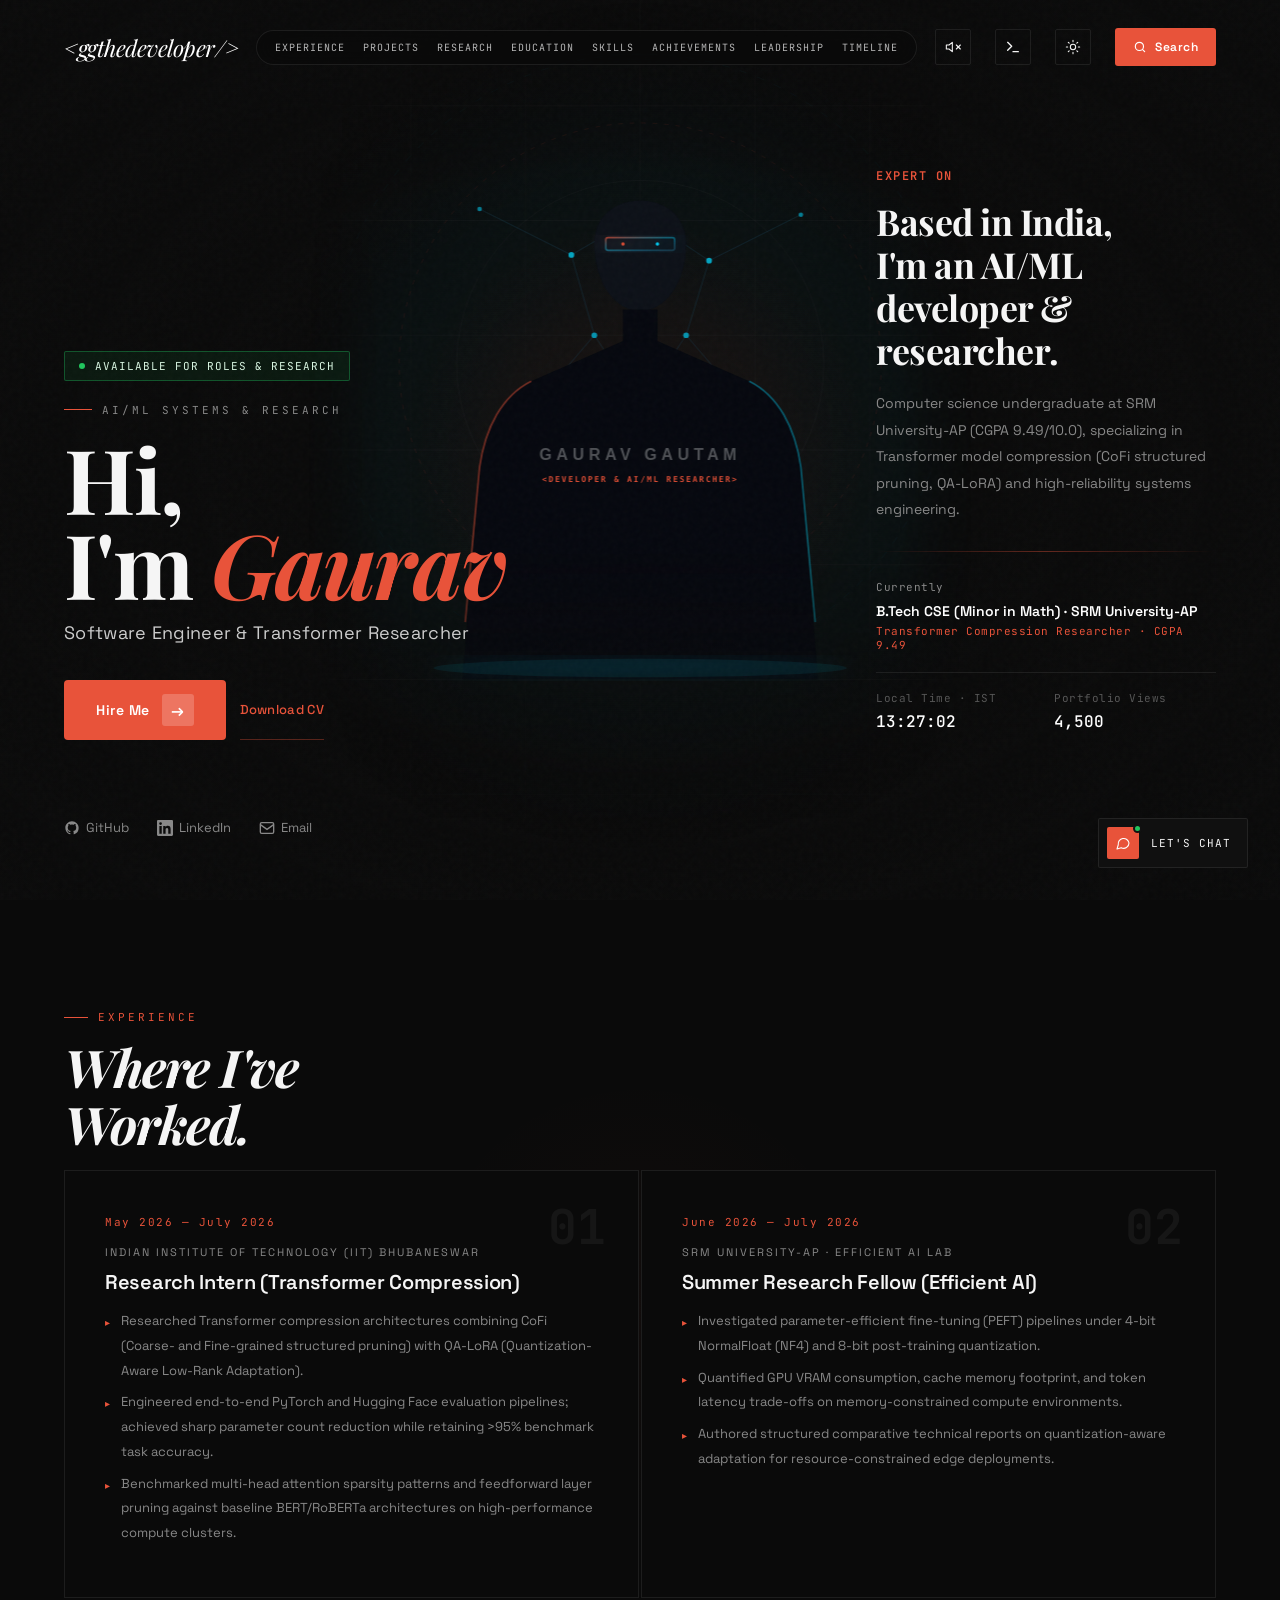
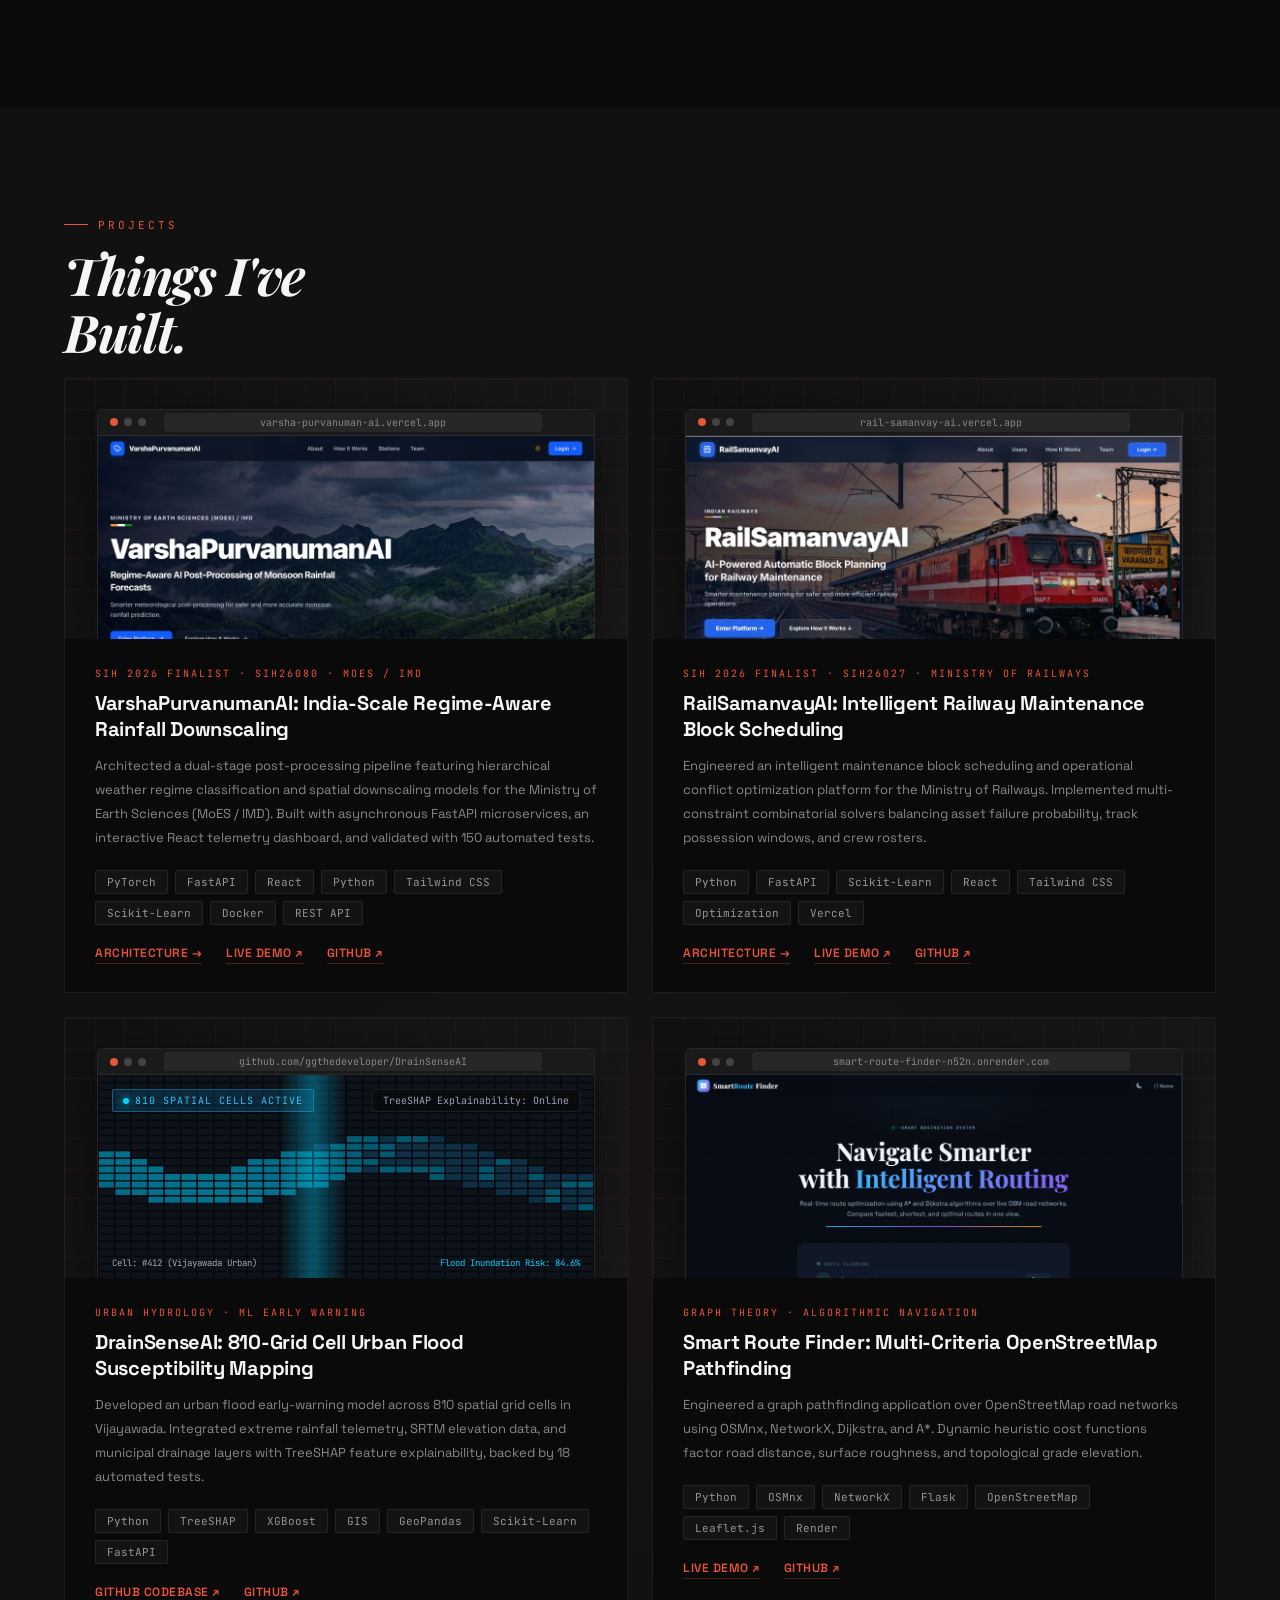
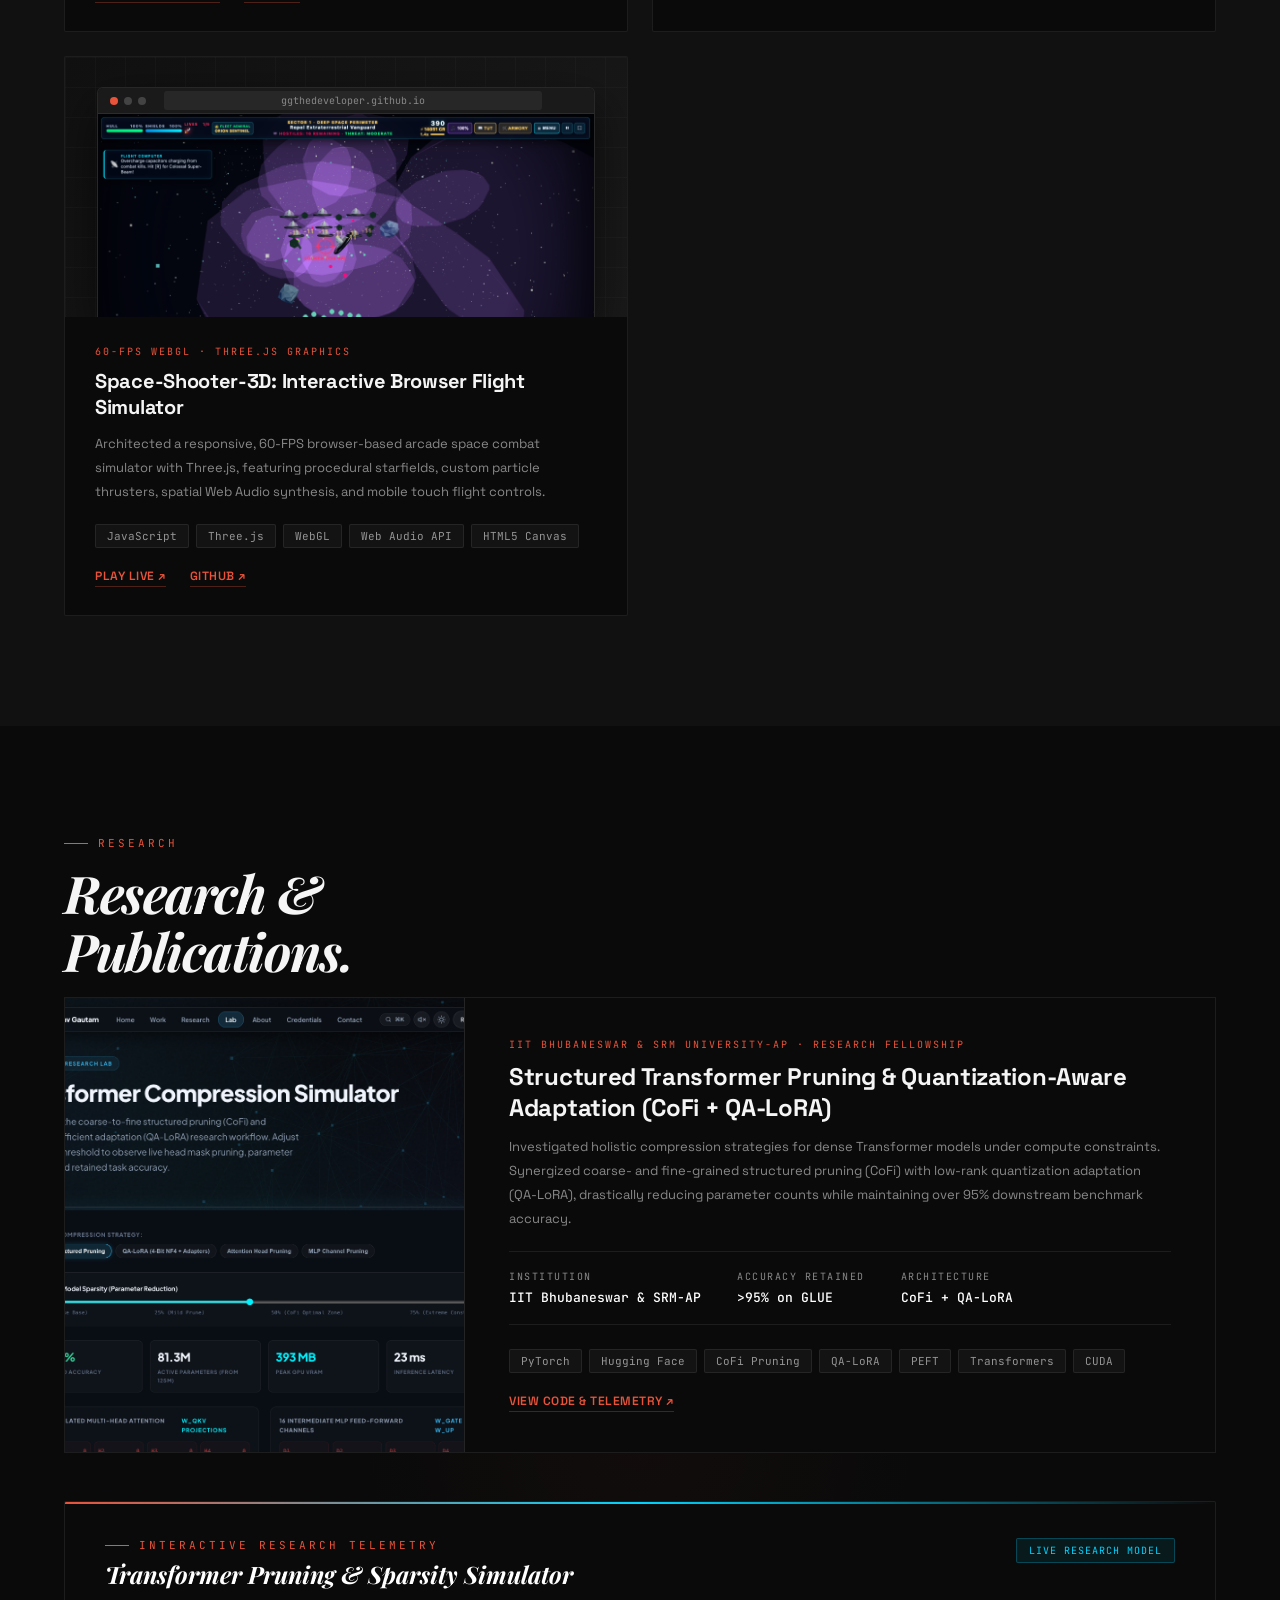
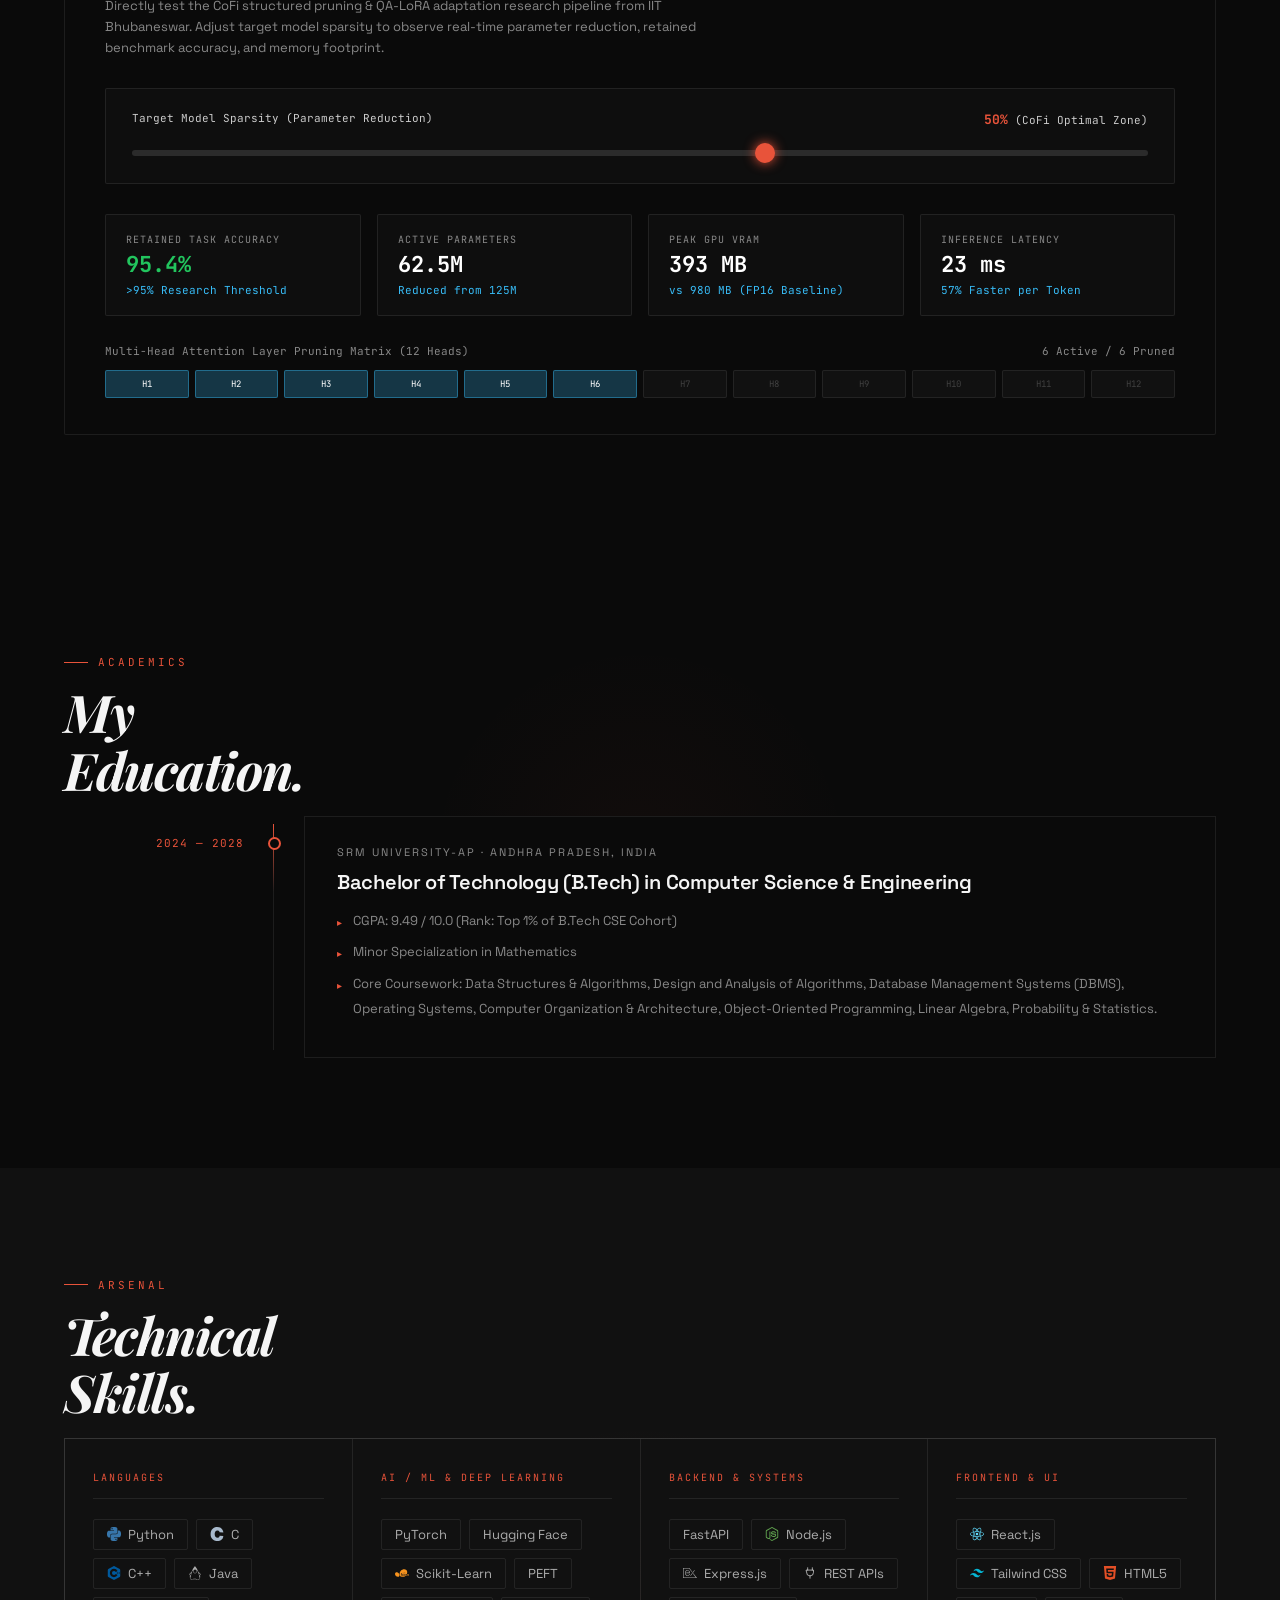
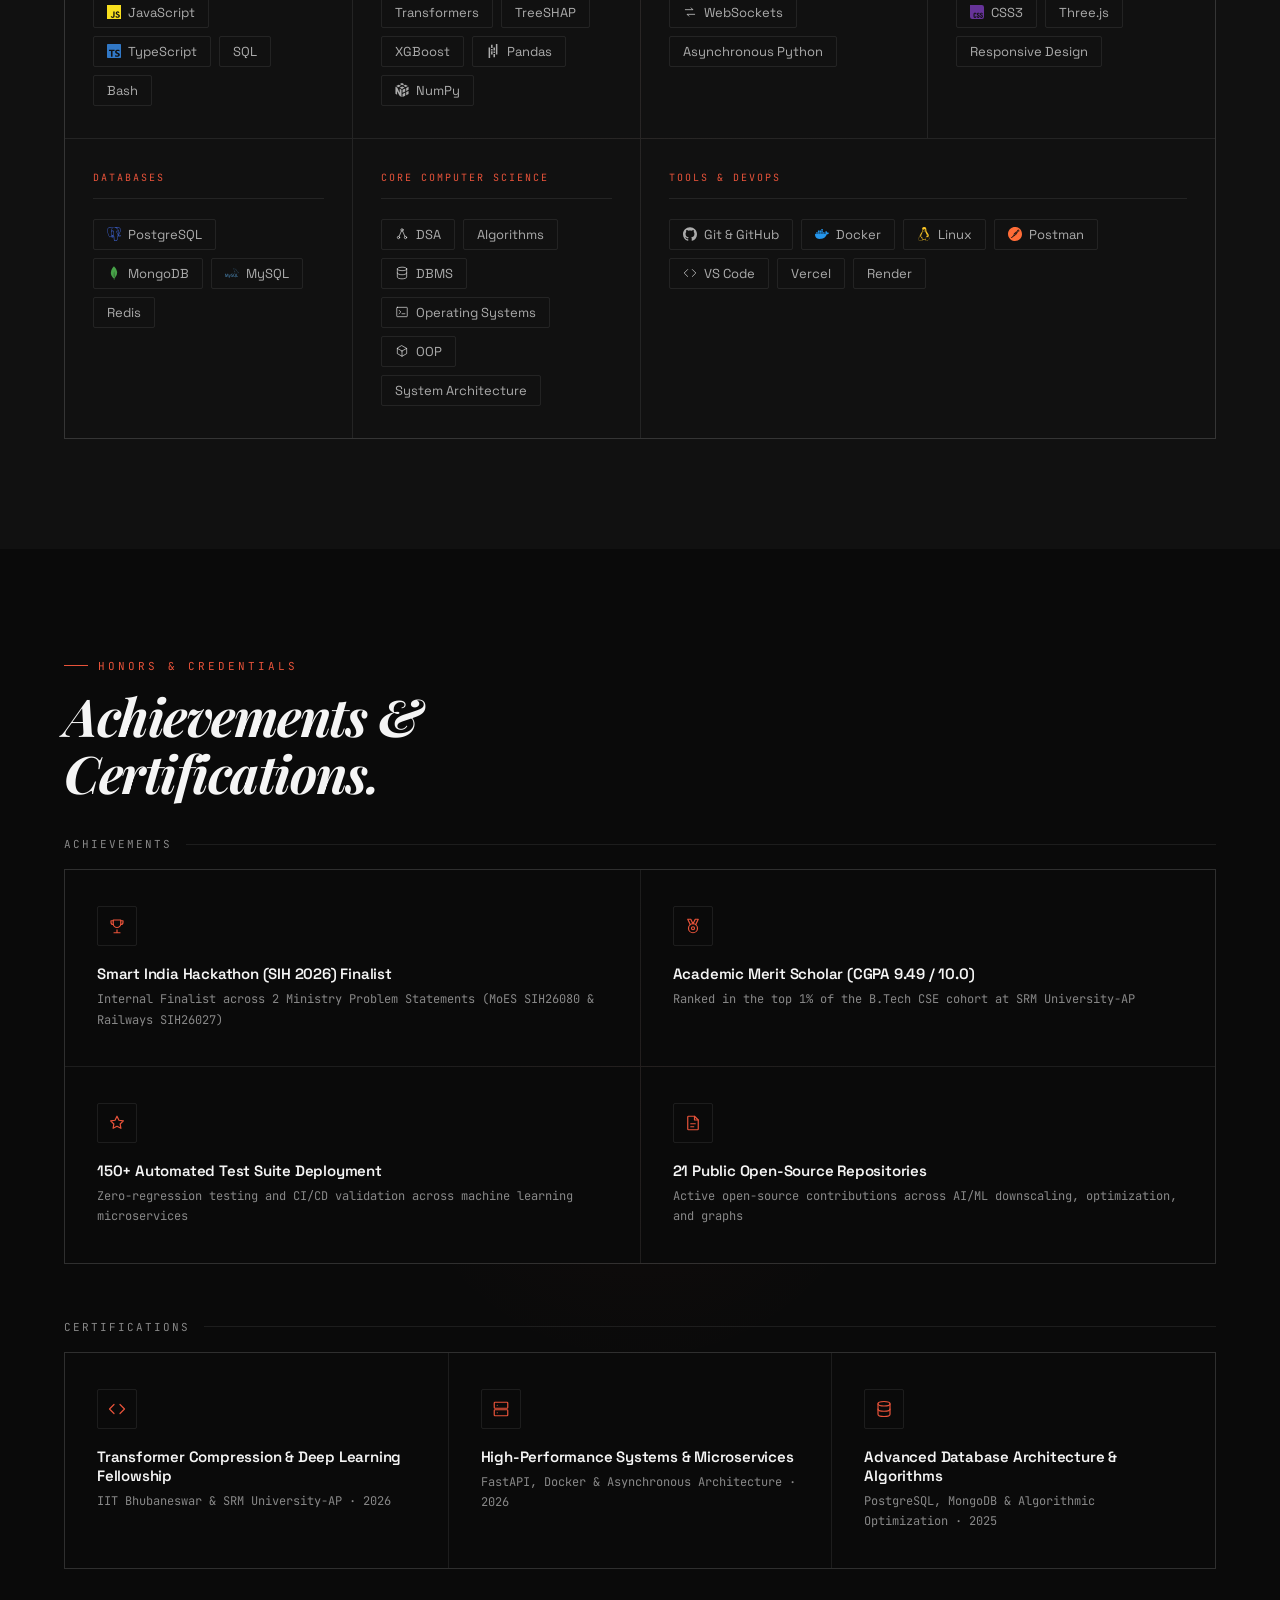
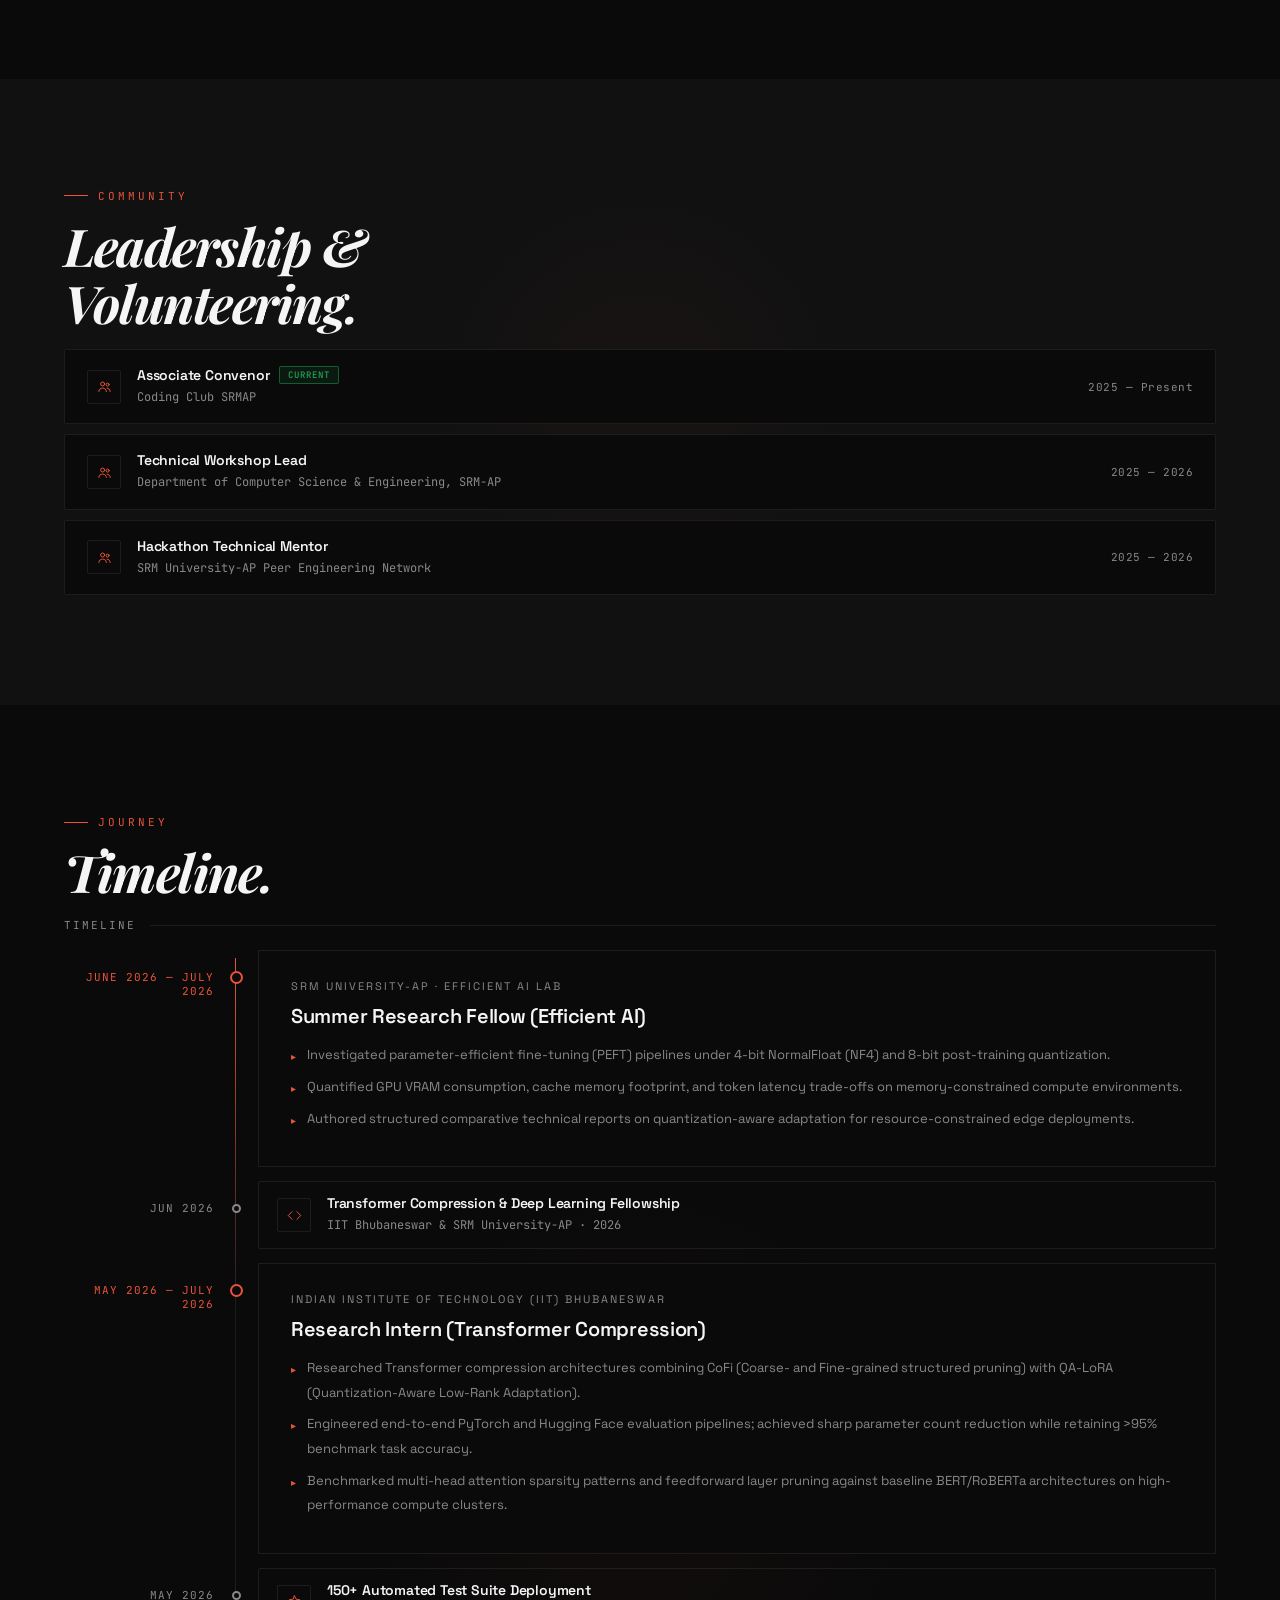
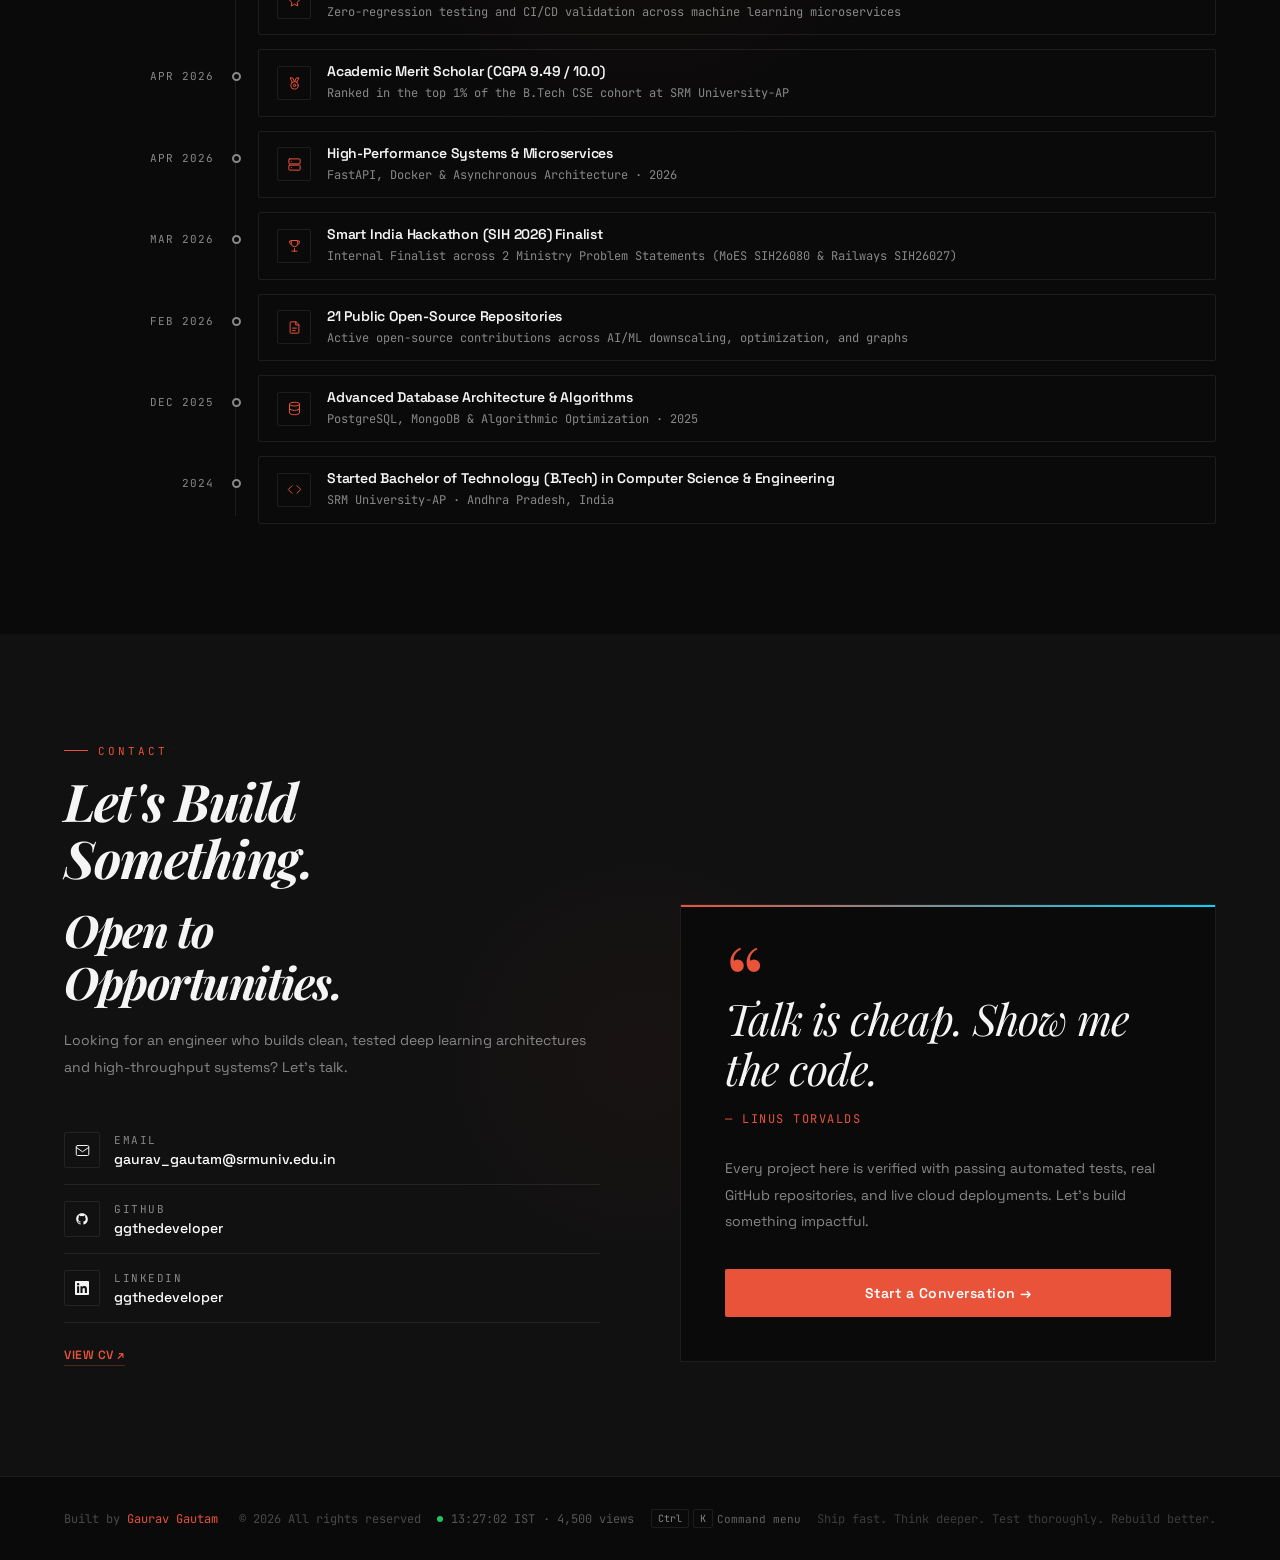
==== index.html @ 67d45805 "feat: complete Gaurav Gautam portfolio & research dossier" ====
<!DOCTYPE html>
<html lang="en">
<head>
<meta charset="UTF-8">
<meta name="viewport" content="width=device-width, initial-scale=1.0">
<title>Gaurav Gautam — Software Engineer &amp; AI/ML Researcher</title>
<meta name="description" content="Gaurav Gautam — software engineer and AI/ML researcher. B.Tech CSE at SRM University-AP (CGPA 9.49), Transformer compression research at IIT Bhubaneswar, SIH 2026 finalist, and full-stack systems engineering.">
<link rel="canonical" href="https://gauravgautam.dev/">
<link rel="icon" href="assets/images/favicon.svg" type="image/svg+xml">
<meta name="theme-color" content="#0a0a0a">

<!-- Open Graph / Meta -->
<meta property="og:type" content="website">
<meta property="og:site_name" content="Gaurav Gautam">
<meta property="og:url" content="https://gauravgautam.dev/">
<meta property="og:title" content="Gaurav Gautam — Software Engineer &amp; AI/ML Researcher">
<meta property="og:description" content="B.Tech CSE at SRM University-AP (CGPA 9.49), IIT Bhubaneswar Transformer compression research, live projects, and 150+ automated tests.">
<meta property="og:image" content="assets/images/favicon.svg">
<meta name="twitter:card" content="summary_large_image">
<meta name="twitter:title" content="Gaurav Gautam — Software Engineer &amp; AI/ML Researcher">
<meta name="twitter:description" content="B.Tech CSE at SRM University-AP (CGPA 9.49), IIT Bhubaneswar Transformer compression research, live projects, and 150+ automated tests.">

<!-- Fonts -->
<link rel="preconnect" href="https://fonts.googleapis.com">
<link rel="preconnect" href="https://fonts.gstatic.com" crossorigin>
<link href="https://fonts.googleapis.com/css2?family=Space+Grotesk:wght@300;400;500;600;700&family=Playfair+Display:ital,wght@0,700;1,700&family=JetBrains+Mono:wght@400;500&display=swap" rel="stylesheet">
<link rel="stylesheet" href="assets/css/style.css">

<script>
  // By default portfolio opens with dark mode
  try {
    const saved = localStorage.getItem("theme");
    if (saved === "light") {
      document.documentElement.dataset.theme = "light";
    } else {
      document.documentElement.dataset.theme = "dark";
      if (!saved) localStorage.setItem("theme", "dark");
    }
  } catch (e) {
    document.documentElement.dataset.theme = "dark";
  }
</script>
</head>
<body class="has-hero">
<div class="page-intro" aria-hidden="true"><span>&lt;ggthedeveloper/&gt;</span></div>
<div class="link-transition" aria-hidden="true">
  <div class="transition-line"></div>
  <div class="transition-copy"><span>Opening</span><strong>Destination</strong></div>
</div>
<div class="scroll-progress" aria-hidden="true"></div>

<!-- Custom Circular Cursor (Zero-latency Precision Dot + Fluid Elastic Ring) -->
<div id="cur-dot" aria-hidden="true"></div>
<div id="cur-ring" aria-hidden="true"></div>

<!-- NAVIGATION -->
<nav id="nav">
  <a href="#about" class="nav-logo magnetic">&lt;ggthedeveloper/&gt;</a>
  <div class="nav-links">
    <a href="#experience">Experience</a>
    <a href="#projects">Projects</a>
    <a href="#research">Research</a>
    <a href="#education">Education</a>
    <a href="#skills">Skills</a>
    <a href="#achievements">Achievements</a>
    <a href="#leadership">Leadership</a>
    <a href="#journey">Timeline</a>
  </div>
  <div class="nav-actions">
    <button type="button" class="theme-toggle" id="sound-toggle" aria-label="Toggle audio micro-haptics" title="Sound micro-haptics">
      <!-- Injected by PortfolioAudio -->
    </button>
    <button type="button" class="theme-toggle" id="cli-toggle" aria-label="Open CLI console (~)" title="Developer Console (~)">
      <svg width="15" height="15" viewBox="0 0 24 24" fill="none" stroke="currentColor" stroke-width="2" stroke-linecap="round" stroke-linejoin="round" aria-hidden="true"><polyline points="4 17 10 11 4 5"></polyline><line x1="12" y1="19" x2="20" y2="19"></line></svg>
    </button>
    <button type="button" class="theme-toggle" id="theme-toggle" aria-label="Switch to light theme" title="Switch theme">
      <svg class="icon-sun" viewBox="0 0 24 24" fill="none" stroke="currentColor" stroke-width="1.6" stroke-linecap="round" aria-hidden="true"><circle cx="12" cy="12" r="4"/><path d="M12 2v2M12 20v2M4.9 4.9l1.4 1.4M17.7 17.7l1.4 1.4M2 12h2M20 12h2M4.9 19.1l1.4-1.4M17.7 6.3l1.4-1.4"/></svg>
      <svg class="icon-moon" viewBox="0 0 24 24" fill="none" stroke="currentColor" stroke-width="1.6" stroke-linecap="round" stroke-linejoin="round" aria-hidden="true"><path d="M20 14.5A8 8 0 0 1 9.5 4a8 8 0 1 0 10.5 10.5z"/></svg>
    </button>
    <a href="assets/docs/Gaurav-Gautam-CV.pdf" target="_blank" rel="noopener" class="nav-cv">View CV</a>
    <button type="button" class="nav-contact nav-search magnetic" id="nav-cta" data-open-palette aria-label="Search the portfolio">
      <svg viewBox="0 0 24 24" fill="none" stroke="currentColor" stroke-width="2" stroke-linecap="round" aria-hidden="true"><circle cx="11" cy="11" r="7"/><path d="m20 20-3.5-3.5"/></svg>
      <span>Search</span>
      <kbd class="nav-kbd">Ctrl K</kbd>
    </button>
    <button type="button" class="nav-hamburger" id="nav-hamburger" aria-label="Toggle navigation menu" aria-expanded="false">
      <span></span>
      <span></span>
      <span></span>
    </button>
  </div>
</nav>

<!-- MOBILE NAVIGATION OVERLAY -->
<div class="nav-overlay" id="nav-overlay" role="dialog" aria-modal="true" aria-label="Navigation Menu">
  <div class="nav-overlay-links">
    <a href="#about" onclick="closeMobileMenu()"><span>01</span>About</a>
    <a href="#experience" onclick="closeMobileMenu()"><span>02</span>Experience</a>
    <a href="#projects" onclick="closeMobileMenu()"><span>03</span>Projects</a>
    <a href="#research" onclick="closeMobileMenu()"><span>04</span>Research</a>
    <a href="#education" onclick="closeMobileMenu()"><span>05</span>Education</a>
    <a href="#skills" onclick="closeMobileMenu()"><span>06</span>Skills</a>
    <a href="#achievements" onclick="closeMobileMenu()"><span>07</span>Achievements</a>
    <a href="#leadership" onclick="closeMobileMenu()"><span>08</span>Leadership</a>
    <a href="#journey" onclick="closeMobileMenu()"><span>09</span>Timeline</a>
    <a href="#contact" onclick="closeMobileMenu()"><span>10</span>Contact</a>
  </div>
</div>

<!-- HERO SECTION -->
<section class="hero" id="about">
  <img class="hero-photo" src="assets/images/gaurav-hero.svg" alt="Gaurav Gautam" width="1600" height="1600" fetchpriority="high">
  <div class="hero-vignette"></div>
  <div class="scanline"></div>

  <!-- Ambient Floating Shapes -->
  <div class="shape shape-ring1"></div>
  <div class="shape shape-ring2"></div>
  <div class="shape shape-dot"></div>

  <!-- Hero Left Column -->
  <div class="hero-left">
    <div class="hero-availability" id="hero-availability"><span class="live-dot"></span><span>Available for Roles &amp; Research</span></div>
    <div class="hero-tag">AI/ML Systems &amp; Research</div>
    <h1 class="hero-hi">Hi,<br>I'm <em>Gaurav</em></h1>
    <p class="hero-role">Software Engineer &amp; Transformer Researcher</p>
    <div class="hero-btns">
      <button type="button" class="btn-hire magnetic" onclick="openHire()">
        Hire Me
        <span class="btn-hire-arrow" aria-hidden="true">→</span>
      </button>
      <a href="assets/docs/Gaurav-Gautam-CV.pdf" download class="btn-cv magnetic">Download CV</a>
    </div>
  </div>

  <!-- Hero Social Icons -->
  <div class="hero-social">
    <a href="https://github.com/ggthedeveloper" target="_blank" rel="noopener" class="social-link" aria-label="GitHub Profile">
      <svg viewBox="0 0 24 24"><path d="M12 2C6.477 2 2 6.484 2 12.017c0 4.425 2.865 8.18 6.839 9.504.5.092.682-.217.682-.483 0-.237-.008-.868-.013-1.703-2.782.605-3.369-1.343-3.369-1.343-.454-1.158-1.11-1.466-1.11-1.466-.908-.62.069-.608.069-.608 1.003.07 1.531 1.032 1.531 1.032.892 1.53 2.341 1.088 2.91.832.092-.647.35-1.088.636-1.338-2.22-.253-4.555-1.113-4.555-4.951 0-1.093.39-1.988 1.029-2.688-.103-.253-.446-1.272.098-2.65 0 0 .84-.27 2.75 1.026A9.564 9.564 0 0 1 12 6.844a9.59 9.59 0 0 1 2.504.337c1.909-1.296 2.747-1.027 2.747-1.027.546 1.379.202 2.398.1 2.651.64.7 1.028 1.595 1.028 2.688 0 3.848-2.339 4.695-4.566 4.943.359.309.678.92.678 1.855 0 1.338-.012 2.419-.012 2.747 0 .268.18.58.688.482A10.02 10.02 0 0 0 22 12.017C22 6.484 17.522 2 12 2z"/></svg>
      GitHub
    </a>
    <a href="https://www.linkedin.com/in/ggthedeveloper" target="_blank" rel="noopener" class="social-link" aria-label="LinkedIn Profile">
      <svg viewBox="0 0 24 24"><path d="M20.447 20.452h-3.554v-5.569c0-1.328-.027-3.037-1.852-3.037-1.853 0-2.136 1.445-2.136 2.939v5.667H9.351V9h3.414v1.561h.046c.477-.9 1.637-1.85 3.37-1.85 3.601 0 4.267 2.37 4.267 5.455v6.286zM5.337 7.433a2.062 2.062 0 0 1-2.063-2.065 2.064 2.064 0 1 1 2.063 2.065zm1.782 13.019H3.555V9h3.564v11.452zM22.225 0H1.771C.792 0 0 .774 0 1.729v20.542C0 23.227.792 24 1.771 24h20.451C23.2 24 24 23.227 24 22.271V1.729C24 .774 23.2 0 22.222 0h.003z"/></svg>
      LinkedIn
    </a>
    <a href="mailto:gaurav_gautam@srmuniv.edu.in" class="social-link" aria-label="Direct Email">
      <svg viewBox="0 0 24 24" fill="none" stroke="currentColor" stroke-width="2"><rect x="2" y="4" width="20" height="16" rx="2"/><path d="m2 7 10 7 10-7"/></svg>
      Email
    </a>
  </div>

  <!-- Hero Right Panel -->
  <div class="hero-right">
    <div class="expert-tag">Expert on</div>
    <h2>Based in India,<br>I'm an AI/ML developer &amp;<br>researcher.</h2>
    <p>Computer science undergraduate at SRM University-AP (CGPA 9.49/10.0), specializing in Transformer model compression (CoFi structured pruning, QA-LoRA) and high-reliability systems engineering.</p>
    <div class="glow-line"></div>
    <div id="hero-current-status">
      <!-- Injected by render.js -->
    </div>
    <div class="live-stats">
      <div class="live-stat">
        <div class="live-label">Local Time · IST</div>
        <div class="live-value" data-live="clock">--:--:--</div>
      </div>
      <div class="live-stat">
        <div class="live-label">Portfolio Views</div>
        <div class="live-value" data-live="views">—</div>
      </div>
    </div>
  </div>
</section>

<!-- EXPERIENCE -->
<section id="experience">
  <div class="section-inner">
    <div class="s-tag reveal">experience</div>
    <h2 class="s-title reveal">Where I've<br>Worked.</h2>
    <div class="exp-grid">
      <!-- Injected by render.js -->
    </div>
  </div>
</section>

<!-- PROJECTS -->
<section id="projects">
  <div class="section-inner">
    <div class="s-tag reveal">projects</div>
    <h2 class="s-title reveal">Things I've<br>Built.</h2>
    <div class="proj-grid">
      <!-- Injected by render.js -->
    </div>
  </div>
</section>

<!-- RESEARCH & PUBLICATIONS -->
<section id="research">
  <div class="section-inner">
    <div class="s-tag reveal">research</div>
    <h2 class="s-title reveal">Research &amp;<br>Publications.</h2>
    <div class="proj-grid">
      <!-- Injected by render.js -->
    </div>
  </div>
</section>

<!-- EDUCATION -->
<section id="education">
  <div class="section-inner">
    <div class="s-tag reveal">academics</div>
    <h2 class="s-title reveal">My<br>Education.</h2>
    <div class="timeline edu-timeline">
      <!-- Injected by render.js -->
    </div>
  </div>
</section>

<!-- TECHNICAL SKILLS -->
<section id="skills">
  <div class="section-inner">
    <div class="s-tag reveal">arsenal</div>
    <h2 class="s-title reveal">Technical<br>Skills.</h2>
    <div class="skills-grid reveal-s">
      <!-- Injected by render.js -->
    </div>
  </div>
</section>

<!-- ACHIEVEMENTS & CERTIFICATIONS -->
<section id="achievements">
  <div class="section-inner">
    <div class="s-tag reveal">honors &amp; credentials</div>
    <h2 class="s-title reveal">Achievements &amp;<br>Certifications.</h2>
    <div class="group-label reveal">Achievements</div>
    <div class="ach-grid reveal-s" id="ach-grid">
      <!-- Injected by render.js -->
    </div>
    <div class="group-label reveal" id="certifications">Certifications</div>
    <div class="ach-grid reveal-s" id="cert-grid">
      <!-- Injected by render.js -->
    </div>
  </div>
</section>


<!-- LEADERSHIP & VOLUNTEERING -->
<section id="leadership">
  <div class="section-inner">
    <div class="s-tag reveal">community</div>
    <h2 class="s-title reveal">Leadership &amp;<br>Volunteering.</h2>
    <div class="lead-list reveal-s">
      <!-- Injected by render.js -->
    </div>
  </div>
</section>

<!-- TIMELINE -->
<section id="journey">
  <div class="section-inner">
    <div class="s-tag reveal">journey</div>
    <h2 class="s-title reveal">Timeline.</h2>
    <div class="journey-layout">
      <div class="journey-main">
        <div class="group-label reveal">Timeline</div>
        <div class="timeline">
          <!-- Injected by render.js -->
        </div>
      </div>
      <aside class="journey-side" id="testimonials" hidden>
        <div class="group-label reveal">Testimonials</div>
        <div class="quote-grid"></div>
      </aside>
    </div>
  </div>
</section>

<!-- CONTACT -->
<section id="contact">
  <div class="section-inner">
    <div class="s-tag reveal">contact</div>
    <h2 class="s-title reveal">Let's Build<br>Something.</h2>
    <div class="contact-layout">
      <div class="contact-info reveal-l">
        <h3>Open to<br>Opportunities.</h3>
        <p>Looking for an engineer who builds clean, tested deep learning architectures and high-throughput systems? Let's talk.</p>
        <div class="contact-detail">
          <div class="cd-icon"><svg width="15" height="15" viewBox="0 0 24 24" fill="none" stroke="currentColor" stroke-width="1.6" stroke-linecap="round" stroke-linejoin="round" aria-hidden="true"><rect x="2" y="4" width="20" height="16" rx="2"/><path d="m2 7 10 7 10-7"/></svg></div>
          <div><div class="cd-label">Email</div><div class="cd-value"><a href="mailto:gaurav_gautam@srmuniv.edu.in">gaurav_gautam@srmuniv.edu.in</a></div></div>
        </div>
        <div class="contact-detail">
          <div class="cd-icon">
            <svg width="14" height="14" viewBox="0 0 24 24" fill="currentColor"><path d="M12 2C6.477 2 2 6.484 2 12.017c0 4.425 2.865 8.18 6.839 9.504.5.092.682-.217.682-.483 0-.237-.008-.868-.013-1.703-2.782.605-3.369-1.343-3.369-1.343-.454-1.158-1.11-1.466-1.11-1.466-.908-.62.069-.608.069-.608 1.003.07 1.531 1.032 1.531 1.032.892 1.53 2.341 1.088 2.91.832.092-.647.35-1.088.636-1.338-2.22-.253-4.555-1.113-4.555-4.951 0-1.093.39-1.988 1.029-2.688-.103-.253-.446-1.272.098-2.65 0 0 .84-.27 2.75 1.026A9.564 9.564 0 0 1 12 6.844a9.59 9.59 0 0 1 2.504.337c1.909-1.296 2.747-1.027 2.747-1.027.546 1.379.202 2.398.1 2.651.64.7 1.028 1.595 1.028 2.688 0 3.848-2.339 4.695-4.566 4.943.359.309.678.92.678 1.855 0 1.338-.012 2.419-.012 2.747 0 .268.18.58.688.482A10.02 10.02 0 0 0 22 12.017C22 6.484 17.522 2 12 2z"/></svg>
          </div>
          <div><div class="cd-label">GitHub</div><div class="cd-value"><a href="https://github.com/ggthedeveloper" target="_blank" rel="noopener">ggthedeveloper</a></div></div>
        </div>
        <div class="contact-detail">
          <div class="cd-icon"><svg width="14" height="14" viewBox="0 0 24 24" fill="currentColor" aria-hidden="true"><path d="M20.447 20.452h-3.554v-5.569c0-1.328-.027-3.037-1.852-3.037-1.853 0-2.136 1.445-2.136 2.939v5.667H9.351V9h3.414v1.561h.046c.477-.9 1.637-1.85 3.37-1.85 3.601 0 4.267 2.37 4.267 5.455v6.286zM5.337 7.433a2.062 2.062 0 0 1-2.063-2.065 2.064 2.064 0 1 1 2.063 2.065zm1.782 13.019H3.555V9h3.564v11.452zM22.225 0H1.771C.792 0 0 .774 0 1.729v20.542C0 23.227.792 24 1.771 24h20.451C23.2 24 24 23.227 24 22.271V1.729C24 .774 23.2 0 22.222 0h.003z"/></svg></div>
          <div><div class="cd-label">LinkedIn</div><div class="cd-value"><a href="https://www.linkedin.com/in/ggthedeveloper" target="_blank" rel="noopener">ggthedeveloper</a></div></div>
        </div>

        <a href="assets/docs/Gaurav-Gautam-CV.pdf" class="proj-link contact-onepager" target="_blank" rel="noopener">View CV ↗</a>
      </div>
      <div class="hire-form contact-quote reveal">
        <div class="quote-mark" aria-hidden="true">&ldquo;</div>
        <blockquote>Talk is cheap. Show me the code.</blockquote>
        <div class="quote-by">— Linus Torvalds</div>
        <p>Every project here is verified with passing automated tests, real GitHub repositories, and live cloud deployments. Let's build something impactful.</p>
        <button type="button" class="submit-btn" onclick="setChatMode('message')">Start a Conversation →</button>
      </div>
    </div>
  </div>
</section>

<!-- FOOTER -->
<footer>
  <div class="footer-l">Built by <span>Gaurav Gautam</span> &nbsp; © 2026 All rights reserved </div>
  <div class="footer-live"><span class="live-dot"></span><span><span data-live="clock">--:--:--</span> IST</span><span>· <span data-live="views">—</span> views</span><span class="footer-updated" hidden>· Updated <span data-live="updated"></span></span></div>
  <button type="button" class="footer-cmd" data-open-palette aria-label="Open command menu"><kbd>Ctrl</kbd><kbd>K</kbd> Command menu</button>
  <div class="footer-r">Ship fast. Think deeper. Test thoroughly. Rebuild better.</div>
</footer>

<!-- Certificate / Document Viewer -->
<div class="proof-viewer" id="proof-viewer" role="dialog" aria-modal="true" aria-label="Certificate" hidden>
  <div class="proof-backdrop" data-close-viewer></div>
  <div class="proof-frame">
    <div class="proof-head">
      <div>
        <div class="gh-label proof-sub"></div>
        <div class="proof-title"></div>
      </div>
      <button type="button" class="chat-close proof-close" aria-label="Close" data-close-viewer>
        <svg viewBox="0 0 24 24" fill="none" stroke="currentColor" stroke-width="1.6" stroke-linecap="round" aria-hidden="true"><path d="M18 6 6 18M6 6l12 12"/></svg>
      </button>
    </div>
    <div class="proof-body"><img class="proof-img" alt=""></div>
    <div class="proof-links">
      <a class="proj-link proof-full" href="#" target="_blank" rel="noopener" data-transition-bypass="true">Open full size ↗</a>
      <a class="proj-link proof-verify" href="#" target="_blank" rel="noopener" data-transition-bypass="true">Verify credential ↗</a>
      <a class="proj-link proof-source" href="#" target="_blank" rel="noopener" data-transition-bypass="true">Official feature ↗</a>
    </div>
  </div>
</div>

<!-- FLOATING CHAT PANEL -->
<div class="chat-panel" id="chat-panel" role="dialog" aria-label="Chat with Gaurav" aria-hidden="true">
  <div class="chat-head">
    <div class="chat-avatar">G<span class="chat-online"></span></div>
    <div>
      <div class="chat-name">Gaurav Gautam</div>
      <div class="chat-status" id="chat-status">AI assistant · ask about my work</div>
    </div>
    <button class="chat-close" type="button" aria-label="Close chat" onclick="toggleChat(false)">
      <svg viewBox="0 0 24 24" fill="none" stroke="currentColor" stroke-width="1.6" stroke-linecap="round" aria-hidden="true"><path d="M18 6 6 18M6 6l12 12"/></svg>
    </button>
  </div>
  <div class="chat-tabs" role="tablist">
    <button type="button" class="chat-tab active" role="tab" aria-selected="true" data-mode="ai" onclick="setChatMode('ai')">Ask AI</button>
    <button type="button" class="chat-tab" role="tab" aria-selected="false" data-mode="message" onclick="setChatMode('message')">Message</button>
  </div>
  <div class="chat-pane" data-pane="ai">
    <div class="chat-body" id="ai-body">
      <div class="chat-msg">Hi! I'm Gaurav's AI assistant. Ask me anything about his projects, research, or technical background.</div>
      <div class="chat-suggest" id="ai-suggest">
        <button type="button" onclick="askAI(event, this.textContent)">What did Gaurav build for SIH 2026?</button>
        <button type="button" onclick="askAI(event, this.textContent)">Tell me about his research at IIT Bhubaneswar.</button>
        <button type="button" onclick="askAI(event, this.textContent)">What are his core technical skills?</button>
      </div>
    </div>
    <form class="chat-form" id="ai-form" onsubmit="askAI(event)">
      <div class="chat-compose">
        <textarea id="ai-q" rows="2" placeholder="Ask about Gaurav..." maxlength="600" required></textarea>
        <button type="submit" class="chat-send" aria-label="Ask">
          <svg viewBox="0 0 24 24" fill="none" stroke="currentColor" stroke-width="1.6" stroke-linecap="round" stroke-linejoin="round" aria-hidden="true"><path d="m22 2-7 20-4-9-9-4z"/><path d="M22 2 11 13"/></svg>
        </button>
      </div>
      <div class="chat-note">Answers are AI-generated from this portfolio's telemetry.</div>
    </form>
  </div>
  <div class="chat-pane" data-pane="message" hidden>
    <div class="chat-body" id="chat-body">
      <div class="chat-msg">Hi, I'm Gaurav. Have a role, research collaboration or project in mind? Leave your email and a message, and I'll get back to you.</div>
    </div>
    <form class="chat-form" id="chat-form" onsubmit="sendChat(event)">
      <input id="chat-email" type="email" placeholder="your@email.com" autocomplete="email" required>
      <select id="chat-type" aria-label="Type of message">
        <option value="">Type of message...</option>
        <option>Job / Role Opportunity</option>
        <option>Research Collaboration</option>
        <option>Full-time Internship</option>
        <option>Open Source Contribution</option>
        <option>Just saying hi</option>
      </select>
      <div class="chat-compose">
        <textarea id="chat-msg" rows="2" placeholder="Type a message..." required></textarea>
        <button type="submit" class="chat-send" aria-label="Send message">
          <svg viewBox="0 0 24 24" fill="none" stroke="currentColor" stroke-width="1.6" stroke-linecap="round" stroke-linejoin="round" aria-hidden="true"><path d="m22 2-7 20-4-9-9-4z"/><path d="M22 2 11 13"/></svg>
        </button>
      </div>
      <div class="chat-err" id="chat-err"></div>
    </form>
  </div>
</div>

<!-- DEVELOPER TERMINAL CLI (Unique Feature) -->
<div class="cli-modal" id="cli-modal" role="dialog" aria-modal="true" aria-label="Developer Terminal">
  <div class="cli-box">
    <div class="cli-head">
      <div class="cli-dots">
        <span class="cli-dot red" data-cli-close="" title="Close Console"></span>
        <span class="cli-dot yellow"></span>
        <span class="cli-dot green"></span>
      </div>
      <div>gaurav@srm-ap: ~ (bash)</div>
      <div style="font-size: 10px; color: #64748b;">ESC or ` to close</div>
    </div>
    <div class="cli-body">
      <div class="cli-output" id="cli-output">
        <div style="color: #64748b; margin-bottom: 8px;">Gaurav Gautam Developer Terminal (v2.4.0-arm64)</div>
        <div style="color: #64748b; margin-bottom: 12px;">Type <strong style="color: #fff;">help</strong> to see available commands or <strong style="color: #fff;">projects</strong> to inspect verified systems.</div>
      </div>
      <div class="cli-prompt-line">
        <span class="cli-prompt-sym">gaurav@portfolio:~$</span>
        <input type="text" id="cli-input" class="cli-input" autocomplete="off" spellcheck="false" placeholder="type 'help'...">
      </div>
    </div>
  </div>
</div>

<!-- Floating Let's Chat Launcher Button -->
<button class="lets-chat" id="lets-chat" type="button" aria-controls="chat-panel" aria-expanded="false" onclick="toggleChat()">
  <span class="chat-icon">
    <svg viewBox="0 0 24 24" fill="none" stroke="currentColor" stroke-width="1.6" stroke-linecap="round" stroke-linejoin="round" aria-hidden="true"><path d="M21 12a8 8 0 0 1-11.6 7.1L3 21l1.9-6.4A8 8 0 1 1 21 12z"/></svg>
    <span class="chat-dot"></span>
  </span>
  <span class="chat-label">Let's Chat</span>
</button>

<!-- CORE APPLICATION SCRIPTS -->
<script src="assets/js/data.js"></script>
<script src="assets/js/stack-icons.js"></script>
<script src="assets/js/render.js"></script>
<script src="assets/js/main.js"></script>
<script src="assets/js/palette.js"></script>
</body>
</html>
---- assets/css/style.css ----
:root {
  --bg: #0a0a0a;
  --bg2: #111;
  --red: #e8533a;
  --red2: #c0392b;
  --cyan: #00d4ff;
  --white: #f5f5f5;
  --muted: #888;
  --border: rgba(255, 255, 255, 0.08);
  --font: "Space Grotesk", sans-serif;
  --serif: "Playfair Display", serif;
  --mono: "JetBrains Mono", monospace;
  --ease: cubic-bezier(0.25, 0.46, 0.45, 0.94);

  /* Theme-aware tokens (dark defaults). --ink-rgb is the base for faint tints and lines. */
  --ink-rgb: 255, 255, 255;
  --text-strong: #fff;
  --text-soft: #ccc;
  --text-dim: #bbb;
  --surface-hover: #0f0f0f;
  --surface-3: #1a1a1a;
  --glass: rgba(17, 17, 17, 0.95);
  --nav-glass: rgba(10, 10, 10, 0.92);
  --shadow: rgba(0, 0, 0, 0.6);
  --pill: rgba(10, 10, 10, 0.38);
  --heat-1: #0e4429;
  --heat-2: #006d32;
  --heat-3: #26a641;
  --heat-4: #39d353;
  color-scheme: dark;
}

/* Light theme — toggled by the switch in the nav (saved per visitor). */
:root[data-theme="light"] {
  --bg: #fafafa;
  --bg2: #f0f0f0;
  --red: #c93c24;
  --red2: #a8301b;
  --white: #141414;
  --muted: #666;
  --border: rgba(0, 0, 0, 0.1);
  --ink-rgb: 0, 0, 0;
  --text-strong: #0a0a0a;
  --text-soft: #333;
  --text-dim: #444;
  --surface-hover: #e9e9e9;
  --surface-3: #e4e4e4;
  --glass: rgba(250, 250, 250, 0.95);
  --nav-glass: rgba(250, 250, 250, 0.92);
  --shadow: rgba(0, 0, 0, 0.12);
  --pill: rgba(0, 0, 0, 0.04);
  --heat-1: #9be9a8;
  --heat-2: #40c463;
  --heat-3: #30a14e;
  --heat-4: #216e39;
  color-scheme: light;
}

/* LIGHT MODE HERO & GLOBAL THEME ELEVATION */
:root[data-theme="light"] .hero {
  background: var(--bg);
  color: var(--white);
}

:root[data-theme="light"] .hero-vignette {
  background: radial-gradient(ellipse 90% 90% at 50% 50%, transparent 25%, rgba(248, 250, 252, 0.85) 100%);
}

:root[data-theme="light"] .hero::after {
  background: linear-gradient(to top, var(--bg) 0%, rgba(248, 250, 252, 0.75) 45%, transparent 100%);
}

:root[data-theme="light"] .scanline {
  opacity: 0.03;
}

:root[data-theme="light"] .hero-photo {
  filter: contrast(1.1) brightness(1.02) drop-shadow(0 20px 40px rgba(0, 0, 0, 0.07));
}

:root[data-theme="light"] .shape-ring1,
:root[data-theme="light"] .shape-ring2,
:root[data-theme="light"] .shape-dot {
  opacity: 0.25;
}

:root[data-theme="light"] .hero-availability {
  background: rgba(34, 197, 94, 0.12);
  border-color: rgba(34, 197, 94, 0.3);
  color: #15803d;
}

:root[data-theme="light"] .glow-line {
  background: linear-gradient(90deg, var(--red), transparent);
  opacity: 0.5;
}

:root[data-theme="light"] .btn-cv {
  border-color: var(--border);
  color: var(--text-strong);
  background: rgba(0, 0, 0, 0.03);
}

:root[data-theme="light"] .btn-cv:hover {
  border-color: var(--red);
  color: var(--red);
  background: rgba(232, 83, 58, 0.06);
}

:root[data-theme="light"] .social-link {
  color: var(--text-soft);
}

:root[data-theme="light"] .social-link:hover {
  color: var(--red);
}

:root[data-theme="light"] .proj-card,
:root[data-theme="light"] .research-card,
:root[data-theme="light"] .research-lab-wrapper,
:root[data-theme="light"] .exp-item,
:root[data-theme="light"] .ach-card,
:root[data-theme="light"] .skills-cat-card,
:root[data-theme="light"] .hire-form {
  background: #ffffff;
  border-color: rgba(0, 0, 0, 0.09);
  box-shadow: 0 4px 20px rgba(0, 0, 0, 0.04);
}

:root[data-theme="light"] .proj-card:hover,
:root[data-theme="light"] .research-card:hover,
:root[data-theme="light"] .exp-item:hover,
:root[data-theme="light"] .ach-card:hover {
  border-color: rgba(232, 83, 58, 0.45);
  box-shadow: 0 20px 45px rgba(0, 0, 0, 0.09);
}

:root[data-theme="light"] .proj-body {
  background: #ffffff;
}

:root[data-theme="light"] .proj-top-bar {
  background: #f1f5f9;
}

:root[data-theme="light"] .proj-tech,
:root[data-theme="light"] .skill-pill,
:root[data-theme="light"] .skill-tag {
  background: #f1f5f9;
  color: #334155;
  border-color: rgba(0, 0, 0, 0.08);
}

:root[data-theme="light"] .lab-metric-box {
  background: #f8fafc;
  border-color: rgba(0, 0, 0, 0.08);
}

:root[data-theme="light"] .head-node {
  background: #f1f5f9;
  border-color: rgba(0, 0, 0, 0.12);
  color: #0f172a;
}

:root[data-theme="light"] .head-node.pruned {
  background: #e2e8f0;
  opacity: 0.35;
  color: #94a3b8;
}

:root[data-theme="light"] footer {
  background: #f1f5f9;
  border-color: rgba(0, 0, 0, 0.08);
  color: #64748b;
}
*,
*::before,
*::after {
  box-sizing: border-box;
  margin: 0;
  padding: 0;
}

html {
  scroll-behavior: smooth;
}

body {
  background: var(--bg);
  color: var(--white);
  font-family: var(--font);
  overflow-x: hidden;
  cursor: none;
}

::selection {
  background: rgba(232, 83, 58, 0.3);
}

::-webkit-scrollbar {
  width: 3px;
}

::-webkit-scrollbar-thumb {
  background: var(--red);
  border-radius: 2px;
}

/* REVEAL ON SCROLL */
.reveal {
  opacity: 0;
  transform: translateY(40px);
  transition: opacity 0.7s var(--ease), transform 0.7s var(--ease);
}

.reveal.visible {
  opacity: 1;
  transform: translateY(0);
}

.reveal-l {
  opacity: 0;
  transform: translateX(-40px);
  transition: opacity 0.7s var(--ease), transform 0.7s var(--ease);
}

.reveal-l.visible {
  opacity: 1;
  transform: translateX(0);
}

.reveal-s {
  opacity: 0;
  transform: scale(0.94);
  transition: opacity 0.6s var(--ease), transform 0.6s var(--ease);
}

.reveal-s.visible {
  opacity: 1;
  transform: scale(1);
}

/* SECTION BASE */
section {
  padding: 110px 64px;
  position: relative;
}

.section-inner {
  max-width: 1200px;
  margin: 0 auto;
}

.s-tag {
  font-family: var(--mono);
  font-size: 11px;
  color: var(--red);
  letter-spacing: 3px;
  text-transform: uppercase;
  margin-bottom: 14px;
  display: flex;
  align-items: center;
  gap: 10px;
}

.s-tag::before {
  content: "";
  width: 24px;
  height: 1px;
  background: var(--red);
}

.s-title {
  font-family: var(--serif);
  font-size: clamp(32px, 4.5vw, 52px);
  font-weight: 700;
  font-style: italic;
  letter-spacing: -1.5px;
  line-height: 1.1;
  margin-bottom: 18px;
}

.s-sub {
  font-size: 15px;
  color: var(--muted);
  max-width: 500px;
  line-height: 1.9;
  margin-bottom: 64px;
}

.alt-section {
  background: var(--bg2);
}

.split-heading {
  display: grid;
  grid-template-columns: 0.8fr 1.2fr;
  gap: 80px;
  align-items: center;
}

section::before {
  content: "";
  position: absolute;
  inset: 0;
  pointer-events: none;
  background: radial-gradient(circle at var(--sx, 50%) var(--sy, 50%), rgba(232, 83, 58, 0.035), transparent 30%);
}

/* RESPONSIVE LAYOUT */
@media (max-width: 900px) {
  body {
    cursor: auto;
  }
  
  section {
    padding: 70px 20px;
  }
  
  .split-heading {
    grid-template-columns: 1fr;
    gap: 30px;
  }
}

/* REDUCED MOTION */
@media (prefers-reduced-motion: reduce) {
  *,
  *::before,
  *::after {
    animation-duration: 0.01ms !important;
    animation-iteration-count: 1 !important;
    scroll-behavior: auto !important;
    transition-duration: 0.01ms !important;
  }
}
/* CIRCULAR CURSOR SYSTEM (Precision Dot + Fluid Elastic Ring) */
#cur-dot {
  position: fixed;
  top: 0;
  left: 0;
  width: 6px;
  height: 6px;
  border-radius: 50%;
  background: var(--red);
  box-shadow: 0 0 10px rgba(232, 83, 58, 0.8), 0 0 2px #fff;
  pointer-events: none;
  z-index: 99999;
  transform: translate3d(-50%, -50%, 0);
  opacity: 0;
  transition: opacity 0.25s var(--ease), background 0.2s, box-shadow 0.2s;
  will-change: transform;
}

#cur-ring {
  position: fixed;
  top: 0;
  left: 0;
  width: 36px;
  height: 36px;
  border-radius: 50%;
  pointer-events: none;
  z-index: 99998;
  border: 1.5px solid rgba(232, 83, 58, 0.72);
  background: radial-gradient(circle, rgba(232, 83, 58, 0.08) 0%, rgba(232, 83, 58, 0.01) 60%, transparent 100%);
  backdrop-filter: blur(1.5px);
  -webkit-backdrop-filter: blur(1.5px);
  box-shadow: 
    0 0 16px rgba(232, 83, 58, 0.16),
    inset 0 0 8px rgba(232, 83, 58, 0.08);
  transform: translate3d(-50%, -50%, 0);
  opacity: 0;
  transition: width 0.24s cubic-bezier(0.16, 1, 0.3, 1),
              height 0.24s cubic-bezier(0.16, 1, 0.3, 1),
              border-color 0.25s,
              background 0.25s,
              box-shadow 0.25s,
              opacity 0.25s;
  will-change: transform, width, height;
}

/* Hover State - Expanding Glowing Circle */
#cur-ring.cur-hover,
body:has(a:hover) #cur-ring,
body:has(button:hover) #cur-ring,
body:has([role="button"]:hover) #cur-ring {
  width: 58px;
  height: 58px;
  border-color: rgba(232, 83, 58, 0.95);
  background: radial-gradient(circle, rgba(232, 83, 58, 0.18) 0%, rgba(232, 83, 58, 0.04) 70%, transparent 100%);
  box-shadow: 
    0 0 24px rgba(232, 83, 58, 0.35),
    inset 0 0 12px rgba(232, 83, 58, 0.2);
}

#cur-dot.cur-hover,
body:has(a:hover) #cur-dot,
body:has(button:hover) #cur-dot,
body:has([role="button"]:hover) #cur-dot {
  background: #ff6b4a;
  box-shadow: 0 0 14px rgba(255, 107, 74, 0.95), 0 0 3px #fff;
}

/* Click / Active State - Snappy Compression */
#cur-ring.cur-active {
  width: 26px !important;
  height: 26px !important;
  border-color: #ff6b4a;
  background: rgba(232, 83, 58, 0.28);
  box-shadow: 0 0 16px rgba(232, 83, 58, 0.6);
}

#cur-dot.cur-active {
  background: #fff;
  box-shadow: 0 0 12px #ff6b4a;
}

/* Visible & Hidden State Classes */
#cur-dot.cur-visible,
#cur-ring.cur-visible {
  opacity: 1;
}

#cur-dot.cur-hidden,
#cur-ring.cur-hidden {
  opacity: 0 !important;
}

/* NAVBAR */
nav {
  position: fixed;
  top: 0;
  left: 0;
  right: 0;
  z-index: 100;
  padding: 28px 64px;
  display: flex;
  align-items: center;
  justify-content: space-between;
  transition: background 0.4s, backdrop-filter 0.4s, padding 0.3s;
}

nav.scrolled {
  background: var(--nav-glass);
  backdrop-filter: blur(20px);
  padding: 18px 64px;
  border-bottom: 1px solid var(--border);
}

.nav-logo {
  flex-shrink: 0;
  white-space: nowrap;
  font-family: var(--serif);
  font-size: 23px;
  font-style: italic;
  color: var(--text-strong);
  text-decoration: none;
  letter-spacing: -0.5px;
  position: relative;
}

.nav-logo::after {
  content: "";
  position: absolute;
  bottom: -3px;
  left: 0;
  width: 0;
  height: 1.5px;
  background: var(--red);
  transition: width 0.3s var(--ease);
}

.nav-logo:hover::after {
  width: 100%;
}

.nav-email {
  font-size: 13px;
  color: var(--muted);
  letter-spacing: 0.3px;
  text-decoration: none;
  transition: color 0.2s;
}

.nav-email:hover {
  color: var(--white);
}

.nav-hamburger {
  display: none;
  flex-direction: column;
  gap: 5px;
  cursor: pointer;
  padding: 4px;
  background: none;
  border: 0;
  color: inherit;
}

.nav-hamburger span {
  display: block;
  width: 24px;
  height: 1.5px;
  background: var(--white);
  transition: transform 0.3s, opacity 0.3s, width 0.3s;
}

.nav-hamburger:hover span:nth-child(2) {
  width: 16px;
}

.nav-links {
  display: flex;
  align-items: center;
  gap: 28px;
  padding: 10px 22px;
  border: 1px solid var(--border);
  border-radius: 40px;
  background: var(--pill);
  backdrop-filter: blur(14px);
}

.nav-links a {
  position: relative;
  color: rgba(var(--ink-rgb), 0.7);
  font-family: var(--mono);
  font-size: 10px;
  letter-spacing: 1px;
  text-transform: uppercase;
  text-decoration: none;
  transition: color 0.25s;
}

.nav-links a::after {
  content: "";
  position: absolute;
  left: 0;
  right: 100%;
  bottom: -6px;
  height: 1px;
  background: var(--red);
  transition: right 0.3s var(--ease);
}

.nav-links a:hover,
.nav-links a.active {
  color: var(--text-strong);
}

.nav-links a:hover::after,
.nav-links a.active::after {
  right: 0;
}

.nav-contact {
  white-space: nowrap;
  border: none;
  font-family: var(--font);
  cursor: pointer;
  padding: 11px 18px;
  border-radius: 3px;
  background: var(--red);
  color: #fff;
  text-decoration: none;
  font-size: 12px;
  font-weight: 600;
  letter-spacing: 0.5px;
  transition: transform 0.3s var(--ease), box-shadow 0.3s;
}

.nav-contact:hover {
  transform: translateY(-2px);
  box-shadow: 0 8px 26px rgba(232, 83, 58, 0.38);
}

.nav-actions {
  display: flex;
  align-items: center;
  gap: 24px;
}

.nav-cv {
  font-family: var(--mono);
  font-size: 11px;
  color: var(--white);
  text-decoration: none;
  text-transform: uppercase;
  letter-spacing: 1px;
  padding: 9px 14px;
  border: 1px solid var(--border);
  transition: 0.3s var(--ease);
}

.theme-toggle {
  display: flex;
  align-items: center;
  justify-content: center;
  width: 36px;
  height: 36px;
  background: none;
  border: 1px solid var(--border);
  border-radius: 2px;
  color: var(--white);
  cursor: pointer;
  transition: 0.3s var(--ease);
}

.theme-toggle:hover {
  border-color: var(--red);
  color: var(--red);
  transform: translateY(-2px);
}

.theme-toggle svg {
  width: 16px;
  height: 16px;
}

.theme-toggle .icon-moon,
:root[data-theme="light"] .theme-toggle .icon-sun {
  display: none;
}

:root[data-theme="light"] .theme-toggle .icon-moon {
  display: block;
}

.nav-cv:hover {
  border-color: var(--red);
  color: var(--red);
  transform: translateY(-2px);
}

/* MOBILE NAV OVERLAY */
.nav-overlay {
  position: fixed;
  inset: 0;
  background: rgba(8, 8, 8, 0.97);
  backdrop-filter: blur(24px);
  z-index: 90;
  display: grid;
  place-items: center;
  opacity: 0;
  visibility: hidden;
  transition: opacity 0.45s var(--ease), visibility 0.45s;
}

.nav-overlay.open {
  opacity: 1;
  visibility: visible;
}

.nav-overlay-links {
  display: grid;
  grid-template-columns: repeat(2, minmax(240px, 1fr));
  gap: 8px 50px;
}

.nav-overlay-links a {
  font-family: var(--serif);
  font-size: clamp(28px, 4vw, 54px);
  font-style: italic;
  color: var(--white);
  text-decoration: none;
  display: flex;
  align-items: center;
  gap: 16px;
  transform: translateY(24px);
  opacity: 0;
  transition: color 0.25s, transform 0.5s var(--ease), opacity 0.5s;
}

.nav-overlay.open a {
  transform: translateY(0);
  opacity: 1;
}

.nav-overlay-links a:nth-child(2) { transition-delay: 0.04s; }
.nav-overlay-links a:nth-child(3) { transition-delay: 0.08s; }
.nav-overlay-links a:nth-child(4) { transition-delay: 0.12s; }
.nav-overlay-links a:nth-child(5) { transition-delay: 0.16s; }
.nav-overlay-links a:nth-child(6) { transition-delay: 0.20s; }
.nav-overlay-links a:nth-child(7) { transition-delay: 0.24s; }
.nav-overlay-links a:nth-child(8) { transition-delay: 0.28s; }

.nav-overlay-links a span {
  font-family: var(--mono);
  font-size: 10px;
  color: var(--red);
  font-style: normal;
}

.nav-overlay-links a:hover {
  color: var(--red);
  transform: translateX(8px);
}

body.menu-open {
  overflow: hidden;
}

body.menu-open .nav-hamburger span:nth-child(1) {
  transform: translateY(6.5px) rotate(45deg);
}

body.menu-open .nav-hamburger span:nth-child(2) {
  opacity: 0;
}

body.menu-open .nav-hamburger span:nth-child(3) {
  transform: translateY(-6.5px) rotate(-45deg);
}

/* HERO SECTION */
.hero {
  position: relative;
  width: 100%;
  height: 100vh;
  overflow: hidden;
  display: flex;
  align-items: center;
}

.hero-photo {
  position: absolute;
  left: 50%;
  top: 0;
  transform: translateX(-50%);
  width: 52%;
  height: 100%;
  object-fit: cover;
  object-position: top center;
  filter: grayscale(8%) contrast(1.1) brightness(0.92);
  transition: filter 0.6s;
  z-index: 1;
  mask-image: linear-gradient(to bottom, black 60%, transparent 100%), linear-gradient(to right, transparent 0%, black 12%, black 88%, transparent 100%);
  -webkit-mask-image: linear-gradient(to bottom, black 60%, transparent 100%), linear-gradient(to right, transparent 0%, black 12%, black 88%, transparent 100%);
  -webkit-mask-composite: destination-in;
  mask-composite: intersect;
}

.hero:hover .hero-photo {
  filter: grayscale(0%) contrast(1.12) brightness(0.95);
}

.hero-vignette {
  position: absolute;
  inset: 0;
  z-index: 2;
  background: radial-gradient(ellipse 90% 90% at 50% 50%, transparent 30%, rgba(10, 10, 10, 0.7) 100%);
}

.hero::after {
  content: "";
  position: absolute;
  inset: 0;
  z-index: 5;
  opacity: 0.025;
  background-image: url("data:image/svg+xml,%3Csvg viewBox='0 0 200 200' xmlns='http://www.w3.org/2000/svg'%3E%3Cfilter id='n'%3E%3CfeTurbulence type='fractalNoise' baseFrequency='0.9' numOctaves='4'/%3E%3C/filter%3E%3Crect width='100%25' height='100%25' filter='url(%23n)'/%3E%3C/svg%3E");
  pointer-events: none;
}

.hero-left {
  position: absolute;
  left: 64px;
  bottom: 160px;
  z-index: 6;
}

.hero-tag {
  font-family: var(--mono);
  font-size: 11px;
  color: var(--muted);
  letter-spacing: 3px;
  text-transform: uppercase;
  margin-bottom: 18px;
  opacity: 0;
  animation: fadeUp 0.7s var(--ease) forwards 0.3s;
  display: flex;
  align-items: center;
  gap: 10px;
}

.hero-tag::before {
  content: "";
  width: 28px;
  height: 1px;
  background: var(--red);
}

.hero-hi {
  font-family: var(--serif);
  font-size: clamp(56px, 7vw, 96px);
  font-weight: 700;
  line-height: 0.95;
  letter-spacing: -2px;
  opacity: 0;
  animation: fadeUp 0.7s var(--ease) forwards 0.5s;
}

.hero-hi em {
  font-style: italic;
  color: var(--red);
}

.hero-role {
  font-size: 18px;
  font-weight: 400;
  color: var(--text-soft);
  margin-top: 16px;
  letter-spacing: 0.3px;
  opacity: 0;
  animation: fadeUp 0.7s var(--ease) forwards 0.7s;
}

.hero-btns {
  margin-top: 36px;
  display: flex;
  gap: 14px;
  opacity: 0;
  animation: fadeUp 0.7s var(--ease) forwards 0.9s;
}

/* HERO SOCIAL */
.hero-social {
  position: absolute;
  left: 64px;
  bottom: 64px;
  z-index: 6;
  display: flex;
  gap: 28px;
  opacity: 0;
  animation: fadeUp 0.6s var(--ease) forwards 1.1s;
}

.social-link {
  color: var(--muted);
  text-decoration: none;
  font-size: 13px;
  transition: color 0.2s, transform 0.25s var(--ease);
  display: flex;
  align-items: center;
  gap: 6px;
}

.social-link:hover {
  color: #fff;
  transform: translateY(-3px);
}

.social-link svg {
  width: 16px;
  height: 16px;
  fill: currentColor;
  transition: transform 0.3s var(--ease);
}

/* Outline icons (like Email) keep their stroke instead of being filled solid. */
.social-link svg[stroke] {
  fill: none;
}

.social-link:hover svg {
  transform: scale(1.2) rotate(-5deg);
}

/* HERO RIGHT PANEL */
.hero-right {
  position: absolute;
  right: 64px;
  top: 50%;
  transform: translateY(-50%);
  z-index: 6;
  max-width: 340px;
  opacity: 0;
  animation: heroRightIn 0.8s var(--ease) forwards 0.6s;
}

/* Keeps the vertical centering (translateY) while sliding in. */
@keyframes heroRightIn {
  from {
    opacity: 0;
    transform: translate(50px, -50%);
  }
  to {
    opacity: 1;
    transform: translate(0, -50%);
  }
}

.expert-tag {
  font-size: 12px;
  color: var(--red);
  font-weight: 600;
  letter-spacing: 1.5px;
  text-transform: uppercase;
  margin-bottom: 16px;
  font-family: var(--mono);
}

.hero-right h2 {
  font-family: var(--serif);
  font-size: clamp(24px, 2.8vw, 36px);
  font-weight: 700;
  line-height: 1.2;
  letter-spacing: -0.5px;
  margin-bottom: 18px;
}

.hero-right p {
  font-size: 14px;
  color: var(--muted);
  line-height: 1.9;
  margin-bottom: 28px;
}

.glow-line {
  width: 100%;
  height: 1px;
  background: linear-gradient(90deg, transparent, rgba(232, 83, 58, 0.4), transparent);
  margin: 28px 0;
}

.hero-stat {
  display: flex;
  flex-direction: column;
  gap: 3px;
  margin-top: 11px;
}

.hero-stat span {
  font-family: var(--mono);
  font-size: 9px;
  letter-spacing: 1.5px;
  color: var(--muted);
  text-transform: uppercase;
}

.hero-stat strong {
  font-size: 13px;
  color: var(--white);
}

/* FOOTER */
footer {
  padding: 32px 64px;
  border-top: 1px solid var(--border);
  display: flex;
  align-items: center;
  justify-content: space-between;
}

.footer-l {
  font-family: var(--mono);
  font-size: 12px;
  color: rgba(136, 136, 136, 0.5);
}

.footer-l span {
  color: var(--red);
}

.footer-r {
  font-size: 12px;
  color: rgba(136, 136, 136, 0.4);
  font-family: var(--mono);
}

/* MEDIA QUERIES FOR LAYOUT */
/* With seven section links and the theme switch, the CV button makes way on mid-size screens
   (the CV is still one click away via "Download CV" in the hero). */
@media (max-width: 1500px) {
  .nav-cv {
    display: none;
  }
}

/* Nine section links: tighten spacing on small laptops/tablets so everything stays on one line. */
@media (min-width: 901px) and (max-width: 1100px) {
  nav,
  nav.scrolled {
    padding-left: 24px;
    padding-right: 24px;
  }

  .nav-links {
    gap: 10px !important;
    padding: 8px 12px !important;
  }

  .nav-links a {
    letter-spacing: 0.4px;
  }

  .nav-actions {
    gap: 10px;
  }
}

@media (max-width: 1100px) {
  .nav-links {
    gap: 14px;
    padding: 9px 14px;
  }
  
  .nav-links a {
    font-size: 9px;
  }
}

@media (max-width: 900px) {
  #cur-dot,
  #cur-ring {
    display: none;
  }
  
  nav {
    padding: 16px 20px;
  }
  
  nav.scrolled {
    padding: 14px 20px;
  }
  
  .nav-hamburger {
    display: flex;
  }
  
  .nav-email {
    display: none;
  }
  
  .nav-actions {
    gap: 8px;
  }
  
  .nav-contact span,
  .nav-kbd {
    display: none;
  }

  .nav-contact {
    padding: 8px 10px;
  }

  .nav-logo {
    font-size: 19px;
  }
  
  .nav-overlay-links {
    grid-template-columns: 1fr;
    gap: 12px;
    padding: 20px;
  }
  
  .nav-overlay-links a {
    font-size: clamp(24px, 5.5vw, 36px);
  }
  
  :root[data-theme="light"] .nav-overlay {
    background: rgba(255, 255, 255, 0.98);
  }

  :root[data-theme="light"] .nav-overlay-links a {
    color: #0f172a;
  }

  .nav-links,
  .nav-cv {
    display: none;
  }
  
  .nav-contact {
    padding: 9px 13px;
  }
  
  .hero {
    min-height: 680px;
    height: 100svh;
  }
  
  .hero-photo {
    width: 100%;
    opacity: 0.38;
    object-position: center 8%;
    transform: translateX(-50%) translateY(-25px);
  }
  
  .hero-left {
    left: 20px;
    right: 20px;
    bottom: clamp(90px, 14vh, 120px);
  }
  
  .hero-hi {
    font-size: clamp(42px, 12vw, 58px);
    line-height: 1.05;
  }
  
  .hero-btns {
    flex-wrap: wrap;
  }
  
  .hero-social {
    left: 20px;
    bottom: 40px;
    gap: 22px;
  }

  /* Icons only on phones so all four links fit beside the chat button (labels stay for screen readers). */
  .social-link {
    font-size: 0;
    gap: 0;
  }

  .social-link svg {
    width: 18px;
    height: 18px;
  }
  
  .hero-right {
    display: none;
  }
  
  footer {
    flex-direction: column;
    gap: 8px;
    text-align: center;
    padding: 24px;
  }
}

/* Availability pill above the hero tag */
.hero-availability {
  display: inline-flex;
  align-items: center;
  gap: 10px;
  margin-bottom: 22px;
  padding: 7px 14px;
  border: 1px solid rgba(34, 197, 94, 0.35);
  border-radius: 2px;
  background: rgba(34, 197, 94, 0.08);
  font-family: var(--mono);
  font-size: 11px;
  letter-spacing: 1px;
  text-transform: uppercase;
  color: #d8f5e1;
}

.hero-availability[hidden] {
  display: none;
}

/* Header search button (opens the command menu) */
.nav-search {
  display: inline-flex;
  align-items: center;
  gap: 8px;
}

.nav-search svg {
  width: 14px;
  height: 14px;
}

.nav-kbd {
  padding: 2px 6px;
  border: 1px solid rgba(255, 255, 255, 0.35);
  border-radius: 2px;
  background: rgba(255, 255, 255, 0.12);
  font-family: var(--mono);
  font-size: 9px;
  font-weight: 500;
  letter-spacing: 0.5px;
}

@media (max-width: 1100px) {
  .nav-kbd {
    display: none; /* keep the nav on one line; the shortcut is a desktop nicety */
  }
}

/* Longer <aditya-forge/> logo: give the nav a little more room on laptop widths. */
@media (max-width: 1360px) {
  .nav-links {
    gap: 18px;
    padding: 10px 18px;
  }

  .nav-kbd {
    display: none;
  }
}

@media (min-width: 901px) and (max-width: 1100px) {
  .nav-logo {
    font-size: 20px;
  }
}

/* Phones: smaller logo and an icon-only Search button so the nav fits. */
@media (max-width: 900px) {
  .nav-logo {
    font-size: 19px;
  }

  .nav-search span {
    display: none;
  }

  .nav-search {
    padding: 10px 12px;
  }

  .nav-search svg {
    width: 16px;
    height: 16px;
  }
}
/* BUTTONS */
.btn-hire {
  border: none;
  font-family: var(--font);
  cursor: pointer;
  background: var(--red);
  color: #fff;
  padding: 14px 32px;
  border-radius: 4px;
  text-decoration: none;
  font-size: 14px;
  font-weight: 600;
  letter-spacing: 0.5px;
  display: flex;
  align-items: center;
  gap: 12px;
  position: relative;
  overflow: hidden;
  transition: all 0.3s var(--ease);
}

.btn-hire::before {
  content: "";
  position: absolute;
  inset: 0;
  background: rgba(255, 255, 255, 0);
  transition: background 0.3s;
}

.btn-hire:hover {
  transform: translateY(-3px) scale(1.02);
  box-shadow: 0 12px 36px rgba(232, 83, 58, 0.45);
}

.btn-hire:hover::before {
  background: rgba(255, 255, 255, 0.08);
}

.btn-hire:active {
  transform: scale(0.96);
}

.btn-hire-arrow {
  width: 32px;
  height: 32px;
  background: rgba(255, 255, 255, 0.2);
  border-radius: 3px;
  display: flex;
  align-items: center;
  justify-content: center;
  font-size: 16px;
  transition: transform 0.3s var(--ease);
}

.btn-hire:hover .btn-hire-arrow {
  transform: translateX(4px);
}

.btn-cv {
  color: var(--red);
  text-decoration: none;
  font-size: 13px;
  font-weight: 500;
  letter-spacing: 0.3px;
  display: flex;
  align-items: center;
  gap: 6px;
  padding: 14px 0;
  border-bottom: 1px solid rgba(232, 83, 58, 0.35);
  transition: all 0.3s var(--ease);
  position: relative;
}

.btn-cv::after {
  content: "";
  position: absolute;
  bottom: -1px;
  left: 0;
  width: 0;
  height: 1px;
  background: var(--red);
  transition: width 0.35s var(--ease);
}

.btn-cv:hover::after {
  width: 100%;
}

.btn-cv:hover {
  color: var(--text-strong);
  gap: 10px;
}

/* LETS CHAT */
.lets-chat {
  position: fixed;
  bottom: 32px;
  right: 32px;
  z-index: 60;
  display: flex;
  align-items: center;
  gap: 12px;
  background: var(--glass);
  border: 1px solid var(--border);
  border-radius: 2px;
  padding: 8px 16px 8px 8px;
  backdrop-filter: blur(12px);
  color: var(--white);
  font: inherit;
  cursor: pointer;
  transition: border-color 0.3s, transform 0.3s var(--ease), box-shadow 0.3s;
}

.lets-chat:hover,
.lets-chat[aria-expanded="true"] {
  border-color: rgba(232, 83, 58, 0.5);
  transform: translateY(-3px);
  box-shadow: 0 8px 28px var(--shadow);
}

.chat-icon {
  position: relative;
  display: flex;
  align-items: center;
  justify-content: center;
  width: 32px;
  height: 32px;
  background: var(--red);
  border-radius: 2px;
  color: #fff;
}

.chat-icon svg {
  width: 16px;
  height: 16px;
}

.chat-label {
  font-family: var(--mono);
  font-size: 11px;
  text-transform: uppercase;
  letter-spacing: 1px;
}

.chat-dot,
.chat-online {
  position: absolute;
  width: 9px;
  height: 9px;
  background: #22c55e;
  border: 2px solid var(--bg2);
  border-radius: 50%;
  animation: pulseDot 2s ease-in-out infinite;
}

.chat-dot {
  top: -3px;
  right: -3px;
}

.chat-panel {
  position: fixed;
  right: 32px;
  bottom: 92px;
  z-index: 60;
  width: 360px;
  max-width: calc(100vw - 32px);
  background: var(--bg2);
  border: 1px solid var(--border);
  border-radius: 2px;
  box-shadow: 0 24px 60px var(--shadow);
  opacity: 0;
  visibility: hidden;
  transform: translateY(16px);
  transition: opacity 0.3s var(--ease), transform 0.3s var(--ease), visibility 0.3s;
}

.chat-panel.open {
  opacity: 1;
  visibility: visible;
  transform: none;
}

.chat-panel::before {
  content: "";
  position: absolute;
  top: -1px;
  left: -1px;
  width: 64px;
  height: 2px;
  background: var(--red);
}

.chat-head {
  display: flex;
  align-items: center;
  gap: 12px;
  padding: 16px 18px;
  border-bottom: 1px solid var(--border);
}

.chat-avatar {
  position: relative;
  display: flex;
  align-items: center;
  justify-content: center;
  width: 36px;
  height: 36px;
  border: 1px solid rgba(232, 83, 58, 0.4);
  border-radius: 2px;
  font-family: var(--serif);
  font-style: italic;
  font-size: 18px;
  color: var(--red);
}

.chat-online {
  bottom: -3px;
  right: -3px;
}

.chat-name {
  font-size: 14px;
  font-weight: 600;
}

.chat-status {
  font-family: var(--mono);
  font-size: 10px;
  color: var(--muted);
  letter-spacing: 0.5px;
  margin-top: 2px;
}

.chat-close {
  margin-left: auto;
  display: flex;
  width: 28px;
  height: 28px;
  align-items: center;
  justify-content: center;
  background: none;
  border: 1px solid transparent;
  border-radius: 2px;
  color: var(--muted);
  cursor: pointer;
  transition: 0.3s;
}

.chat-close:hover {
  color: var(--white);
  border-color: var(--border);
}

.chat-close svg {
  width: 16px;
  height: 16px;
}

.chat-body {
  display: flex;
  flex-direction: column;
  gap: 10px;
  max-height: 260px;
  overflow-y: auto;
  padding: 18px;
}

.chat-msg {
  max-width: 85%;
  padding: 10px 14px;
  border: 1px solid var(--border);
  border-radius: 2px;
  background: rgba(var(--ink-rgb), 0.03);
  font-size: 13px;
  line-height: 1.6;
  color: var(--text-soft);
  white-space: pre-wrap;
  overflow-wrap: anywhere;
}

.chat-msg.me {
  align-self: flex-end;
  border-color: rgba(232, 83, 58, 0.35);
  background: rgba(232, 83, 58, 0.08);
  color: var(--white);
}

.chat-form {
  padding: 14px 18px 18px;
  border-top: 1px solid var(--border);
}

.chat-form input,
.chat-form select,
.chat-form textarea {
  width: 100%;
  background: var(--bg);
  border: 1px solid var(--border);
  border-radius: 2px;
  color: var(--white);
  font: inherit;
  font-size: 13px;
  padding: 10px 12px;
  outline: none;
  resize: none;
  transition: border-color 0.3s;
}

.chat-form input:focus,
.chat-form select:focus,
.chat-form textarea:focus {
  border-color: rgba(232, 83, 58, 0.5);
}

.chat-compose {
  display: flex;
  gap: 8px;
  margin-top: 8px;
}

.chat-send {
  flex-shrink: 0;
  width: 44px;
  background: var(--red);
  border: none;
  border-radius: 2px;
  color: #fff;
  cursor: pointer;
  transition: background 0.3s, transform 0.3s var(--ease);
}

.chat-send:hover {
  background: var(--red2);
  transform: translateY(-2px);
}

.chat-send:disabled {
  opacity: 0.6;
  pointer-events: none;
}

.chat-send svg {
  width: 16px;
  height: 16px;
}

.chat-err {
  display: none;
  margin-top: 8px;
  font-family: var(--mono);
  font-size: 11px;
  color: var(--red);
}

.chat-tabs {
  display: grid;
  grid-template-columns: 1fr 1fr;
  border-bottom: 1px solid var(--border);
}

.chat-tab {
  position: relative;
  padding: 12px 0;
  background: none;
  border: none;
  font-family: var(--mono);
  font-size: 11px;
  letter-spacing: 1px;
  text-transform: uppercase;
  color: var(--muted);
  cursor: pointer;
  transition: color 0.3s;
}

.chat-tab:hover,
.chat-tab.active {
  color: var(--white);
}

.chat-tab.active::after {
  content: "";
  position: absolute;
  left: 18px;
  right: 18px;
  bottom: -1px;
  height: 2px;
  background: var(--red);
}

.chat-pane[hidden] {
  display: none;
}

#ai-form .chat-compose {
  margin-top: 0;
}

.chat-suggest {
  display: flex;
  flex-direction: column;
  align-items: flex-start;
  gap: 6px;
}

.chat-suggest button {
  background: none;
  border: 1px solid rgba(232, 83, 58, 0.35);
  border-radius: 2px;
  color: var(--text-soft);
  font: inherit;
  font-size: 12px;
  padding: 7px 12px;
  text-align: left;
  cursor: pointer;
  transition: border-color 0.3s, background 0.3s, color 0.3s;
}

.chat-suggest button:hover {
  border-color: var(--red);
  background: rgba(232, 83, 58, 0.08);
  color: var(--text-strong);
}

.chat-typing {
  display: flex;
  gap: 4px;
  width: auto;
  padding: 14px 16px;
}

.chat-typing span {
  width: 5px;
  height: 5px;
  background: var(--muted);
  border-radius: 50%;
  animation: typingBounce 1.4s infinite ease-in-out both;
}

.chat-typing span:nth-child(1) { animation-delay: -0.32s; }
.chat-typing span:nth-child(2) { animation-delay: -0.16s; }

.chat-msg.error {
  border-color: rgba(232, 83, 58, 0.35);
  color: var(--muted);
}

.chat-note {
  margin-top: 8px;
  font-family: var(--mono);
  font-size: 10px;
  color: rgba(136, 136, 136, 0.7);
  letter-spacing: 0.3px;
}

/* LIVE STATS (clock + view counter) */
.live-stats {
  display: grid;
  grid-template-columns: 1fr 1fr;
  gap: 16px;
  margin-top: 20px;
  padding-top: 18px;
  border-top: 1px solid var(--border);
}

.live-label {
  font-family: var(--mono);
  font-size: 11px;
  color: rgba(136, 136, 136, 0.6);
  letter-spacing: 0.5px;
  margin-bottom: 6px;
}

.live-value {
  font-family: var(--mono);
  font-size: 16px;
  font-weight: 500;
  color: var(--text-strong);
  font-variant-numeric: tabular-nums;
}

.footer-live {
  display: flex;
  align-items: center;
  gap: 8px;
  font-family: var(--mono);
  font-size: 12px;
  color: rgba(136, 136, 136, 0.6);
  font-variant-numeric: tabular-nums;
}

.live-dot {
  width: 6px;
  height: 6px;
  background: #22c55e;
  border-radius: 50%;
  animation: pulseDot 2s ease-in-out infinite;
}

/* ── EXPERIENCE & EDUCATION CARDS ── */
#experience {
  background: var(--bg);
}

.exp-grid {
  display: grid;
  grid-template-columns: 1fr 1fr;
  gap: 2px;
  margin-top: 0;
}

.exp-card {
  padding: 44px 40px;
  border: 1px solid var(--border);
  position: relative;
  overflow: hidden;
  transition: all 0.4s var(--ease);
  background: var(--bg);
}

.exp-card::before {
  content: "";
  pointer-events: none; /* decorative layer; must not block the card's buttons */
  position: absolute;
  inset: 0;
  background: linear-gradient(135deg, rgba(232, 83, 58, 0.06), transparent 60%);
  opacity: 0;
  transition: opacity 0.4s;
}

.exp-card:hover::before {
  opacity: 1;
}

.exp-card:hover {
  border-color: rgba(232, 83, 58, 0.25);
  transform: translateY(-4px);
  z-index: 2;
  box-shadow: 0 20px 60px var(--shadow);
}

.exp-card::after {
  content: "";
  pointer-events: none; /* decorative layer; must not block the card's buttons */
  position: absolute;
  bottom: 0;
  left: 0;
  right: 0;
  height: 2px;
  background: linear-gradient(90deg, var(--red), var(--cyan));
  transform: scaleX(0);
  transform-origin: left;
  transition: transform 0.4s var(--ease);
}

.exp-card:hover::after {
  transform: scaleX(1);
}

.exp-period {
  font-family: var(--mono);
  font-size: 11px;
  color: var(--red);
  letter-spacing: 1.5px;
  margin-bottom: 16px;
}

.exp-company {
  font-size: 11px;
  color: var(--muted);
  text-transform: uppercase;
  letter-spacing: 2px;
  margin-bottom: 10px;
}

.exp-role {
  font-size: 20px;
  font-weight: 600;
  margin-bottom: 14px;
  letter-spacing: -0.3px;
  transition: color 0.3s;
}

.exp-card:hover .exp-role {
  color: var(--red);
}

.exp-desc {
  font-size: 13px;
  color: var(--muted);
  line-height: 1.9;
  list-style: none;
}

.exp-desc li {
  padding-left: 16px;
  position: relative;
  margin-bottom: 7px;
}

.exp-desc li::before {
  content: "▸";
  position: absolute;
  left: 0;
  color: var(--red);
  font-size: 10px;
  top: 4px;
}

.exp-num {
  position: absolute;
  top: 32px;
  right: 32px;
  font-family: var(--mono);
  font-size: 48px;
  font-weight: 700;
  color: rgba(var(--ink-rgb), 0.05);
  line-height: 1;
  pointer-events: none;
  transition: color 0.4s;
}

.exp-card:hover .exp-num {
  color: rgba(232, 83, 58, 0.06);
}

/* ── PROJECTS CARDS ── */
#projects {
  background: var(--bg2);
}

.proj-grid {
  display: grid;
  grid-template-columns: 1fr 1fr;
  gap: 24px;
}

.proj-card {
  border: 1px solid var(--border);
  border-radius: 2px;
  overflow: hidden;
  position: relative;
  transition: all 0.45s var(--ease);
  cursor: default;
  background: var(--bg);
}

.proj-card:hover {
  border-color: rgba(232, 83, 58, 0.3);
  transform: translateY(-8px) scale(1.01);
  box-shadow: 0 28px 70px var(--shadow);
}

.proj-top-bar {
  height: 200px;
  position: relative;
  overflow: hidden;
  background: linear-gradient(135deg, var(--bg2) 0%, var(--surface-3) 100%);
  display: flex;
  align-items: center;
  justify-content: center;
}

.proj-glow {
  position: absolute;
  inset: 0;
  background: radial-gradient(circle at var(--mx, 50%) var(--my, 50%), rgba(232, 83, 58, 0.12) 0%, transparent 60%);
  opacity: 0;
  transition: opacity 0.3s;
}

.proj-card:hover .proj-glow {
  opacity: 1;
}

.proj-grid-lines {
  position: absolute;
  inset: 0;
  background-image: linear-gradient(rgba(232, 83, 58, 0.05) 1px, transparent 1px), linear-gradient(90deg, rgba(232, 83, 58, 0.05) 1px, transparent 1px);
  background-size: 30px 30px;
  transition: opacity 0.4s;
}

.proj-card:hover .proj-grid-lines {
  opacity: 2;
}

.proj-body {
  padding: 28px 30px;
}

.proj-label {
  font-family: var(--mono);
  font-size: 10px;
  color: var(--red);
  letter-spacing: 2px;
  text-transform: uppercase;
  margin-bottom: 10px;
}

.proj-name {
  font-size: 20px;
  font-weight: 700;
  margin-bottom: 12px;
  letter-spacing: -0.3px;
  transition: color 0.3s;
}

.proj-card:hover .proj-name {
  color: var(--red);
}

.proj-desc {
  font-size: 13px;
  color: var(--muted);
  line-height: 1.85;
  margin-bottom: 20px;
}

.proj-techs {
  display: flex;
  flex-wrap: wrap;
  gap: 7px;
  margin-bottom: 20px;
}

.proj-tech {
  font-family: var(--mono);
  font-size: 11px;
  color: rgba(var(--ink-rgb), 0.55);
  background: rgba(var(--ink-rgb), 0.04);
  padding: 4px 11px;
  border-radius: 2px;
  border: 1px solid rgba(var(--ink-rgb), 0.08);
  transition: all 0.25s;
}

.proj-tech:hover {
  color: var(--red);
  border-color: rgba(232, 83, 58, 0.3);
  background: rgba(232, 83, 58, 0.06);
  transform: translateY(-2px);
}

.proj-link {
  display: inline-flex;
  align-items: center;
  gap: 7px;
  font-size: 12px;
  font-weight: 600;
  color: var(--red);
  text-decoration: none;
  letter-spacing: 0.5px;
  text-transform: uppercase;
  border-bottom: 1px solid rgba(232, 83, 58, 0.3);
  padding-bottom: 2px;
  transition: all 0.25s var(--ease);
}

.proj-link:hover {
  gap: 12px;
  border-color: var(--red);
}

.proj-mark {
  font-family: var(--serif);
  font-size: 48px;
  font-style: italic;
  color: rgba(255, 255, 255, 0.9);
  text-shadow: 0 0 35px rgba(232, 83, 58, 0.5);
  transition: transform 0.45s var(--ease), color 0.45s;
}

.proj-card:hover .proj-mark {
  transform: scale(1.08);
  color: var(--red);
}

.project-visual {
  display: block;
  text-decoration: none;
}

.project-visual img {
  position: absolute;
  inset: 0;
  width: 100%;
  height: 100%;
  object-fit: cover;
  transition: transform 0.65s var(--ease), filter 0.5s;
}

.project-visual:hover img {
  transform: scale(1.06);
  filter: brightness(0.72);
}

.project-visual::after {
  content: "";
  position: absolute;
  inset: 0;
  background: linear-gradient(to top, rgba(0, 0, 0, 0.65), transparent 60%);
  z-index: 1;
}

.project-visual .proj-grid-lines,
.project-visual .proj-glow,
.project-visual .proj-mark,
.project-visual .project-image-label {
  z-index: 2;
}

.project-image-label {
  position: absolute;
  left: 18px;
  bottom: 18px;
  z-index: 3;
  padding: 7px 12px;
  background: rgba(8, 8, 8, 0.82);
  backdrop-filter: blur(10px);
  border: 1px solid var(--border);
  font-family: var(--mono);
  font-size: 9px;
  letter-spacing: 1.5px;
  text-transform: uppercase;
  color: #fff;
}

.deployx-visual {
  background: radial-gradient(circle at 50% 45%, #252047, #09090d 68%);
}

.deployx-visual img {
  object-fit: contain;
  padding: 18px;
}

.deployx-visual .proj-mark {
  position: absolute;
  right: 22px;
  top: 18px;
  font-size: 28px;
}

/* ── RESEARCH & PATENT ── */
#patent {
  background: var(--bg);
}

.patent-wrap {
  display: block;
  color: inherit;
  text-decoration: none;
  border: 1px solid rgba(232, 83, 58, 0.2);
  padding: 56px;
  position: relative;
  overflow: hidden;
  transition: all 0.4s var(--ease);
}

.patent-wrap:hover {
  border-color: rgba(232, 83, 58, 0.5);
  transform: translateY(-4px);
  box-shadow: 0 24px 64px var(--shadow);
}

.patent-wrap::before {
  content: "PATENT";
  position: absolute;
  right: -20px;
  top: 50%;
  transform: translateY(-50%) rotate(90deg);
  font-family: var(--mono);
  font-size: 80px;
  font-weight: 700;
  color: rgba(232, 83, 58, 0.04);
  letter-spacing: 10px;
  pointer-events: none;
  white-space: nowrap;
  transition: color 0.4s;
}

.patent-wrap:hover::before {
  color: rgba(232, 83, 58, 0.07);
}

.patent-badge {
  display: inline-flex;
  align-items: center;
  gap: 8px;
  background: rgba(232, 83, 58, 0.1);
  border: 1px solid rgba(232, 83, 58, 0.25);
  color: var(--red);
  padding: 7px 18px;
  border-radius: 2px;
  font-size: 11px;
  font-weight: 600;
  letter-spacing: 1px;
  text-transform: uppercase;
  margin-bottom: 24px;
  font-family: var(--mono);
}

.patent-title {
  font-family: var(--serif);
  font-size: clamp(22px, 3vw, 36px);
  font-style: italic;
  font-weight: 700;
  letter-spacing: -0.5px;
  margin-bottom: 18px;
  max-width: 700px;
}

.patent-desc {
  font-size: 14px;
  color: var(--muted);
  line-height: 1.9;
  max-width: 680px;
  margin-bottom: 24px;
}

.patent-meta {
  font-family: var(--mono);
  font-size: 11px;
  color: rgba(136, 136, 136, 0.5);
  letter-spacing: 0.5px;
}

.feature-card,
.research-card {
  padding: 44px;
  border: 1px solid var(--border);
  background: var(--bg);
  position: relative;
  overflow: hidden;
  transition: border-color 0.35s, box-shadow 0.35s;
}

.feature-card::before,
.research-card::before {
  content: "";
  position: absolute;
  width: 220px;
  height: 220px;
  border-radius: 50%;
  background: var(--red);
  filter: blur(100px);
  opacity: 0.08;
  right: -80px;
  top: -100px;
}

.feature-card h3,
.research-card h3 {
  font-family: var(--serif);
  font-style: italic;
  font-size: clamp(24px, 3vw, 38px);
  margin: 15px 0 8px;
}

.feature-card p,
.research-card p {
  font-size: 14px;
  color: var(--muted);
  line-height: 1.9;
}

.feature-kicker {
  font-family: var(--mono);
  font-size: 10px;
  letter-spacing: 2px;
  color: var(--red);
  text-transform: uppercase;
}

.feature-org {
  margin-bottom: 24px;
}

.metric-row {
  display: flex;
  align-items: end;
  gap: 14px;
  padding: 22px 0;
  border-block: 1px solid var(--border);
  margin-bottom: 22px;
}

.metric-row strong {
  font-family: var(--serif);
  font-size: 60px;
  line-height: 0.8;
  color: var(--red);
}

.metric-row span {
  font-family: var(--mono);
  font-size: 10px;
  color: var(--muted);
  text-transform: uppercase;
  letter-spacing: 1px;
}

.research-grid {
  display: grid;
  grid-template-columns: 1.35fr 0.65fr;
  gap: 24px;
}

.research-grid .patent-wrap {
  padding: 44px;
}

.text-link {
  display: inline-block;
  margin-top: 22px;
  color: var(--red);
  font-family: var(--mono);
  font-size: 11px;
  letter-spacing: 0.6px;
  text-decoration: none;
  border-bottom: 1px solid rgba(232, 83, 58, 0.35);
  padding-bottom: 3px;
  transition: 0.3s;
}

.text-link:hover {
  color: var(--white);
  border-color: var(--white);
  transform: translateX(5px);
}

.research-image-link {
  display: block;
  position: relative;
  overflow: hidden;
  margin-bottom: 20px;
  border: 1px solid var(--border);
  color: #fff;
  text-decoration: none;
}

.research-image-link img {
  display: block;
  width: 100%;
  max-height: 460px;
  object-fit: cover;
  object-position: top;
  transition: transform 0.65s var(--ease), filter 0.5s;
}

.research-image-link span {
  position: absolute;
  left: 18px;
  bottom: 18px;
  z-index: 3;
  padding: 7px 12px;
  background: rgba(8, 8, 8, 0.82);
  backdrop-filter: blur(10px);
  border: 1px solid var(--border);
  font-family: var(--mono);
  font-size: 9px;
  letter-spacing: 1.5px;
  text-transform: uppercase;
  color: #fff;
}

.research-image-link:hover img {
  transform: scale(1.025);
  filter: brightness(0.75);
}

/* ── SKILLS ── */
#skills {
  background: var(--bg2);
}

.skills-grid {
  display: grid;
  grid-template-columns: repeat(4, 1fr);
  gap: 1px;
  background: var(--border);
  border: 1px solid var(--border);
}

.skill-block {
  padding: 32px 28px;
  background: var(--bg2);
  transition: background 0.3s, transform 0.35s var(--ease);
  position: relative;
  overflow: hidden;
}

.skill-block::before {
  content: "";
  position: absolute;
  bottom: 0;
  left: 0;
  right: 0;
  height: 0;
  background: linear-gradient(to top, rgba(232, 83, 58, 0.08), transparent);
  transition: height 0.4s var(--ease);
}

.skill-block:hover::before {
  height: 100%;
}

.skill-block:hover {
  background: var(--surface-hover);
  transform: translateY(-2px);
}

.skill-cat {
  font-family: var(--mono);
  font-size: 10px;
  color: var(--red);
  letter-spacing: 2px;
  text-transform: uppercase;
  margin-bottom: 20px;
  padding-bottom: 14px;
  border-bottom: 1px solid var(--border);
}

.skill-tags {
  display: flex;
  flex-wrap: wrap;
  gap: 8px;
}

.skill-tag {
  display: inline-flex;
  align-items: center;
  gap: 7px;
  font-size: 13px;
  color: rgba(var(--ink-rgb), 0.65);
  padding: 6px 13px;
  border: 1px solid rgba(var(--ink-rgb), 0.08);
  border-radius: 2px;
  transition: all 0.25s var(--ease);
  cursor: default;
}

.stack-icon {
  width: 14px;
  height: 14px;
  flex-shrink: 0;
}

.skill-tag:hover {
  color: var(--text-strong);
  border-color: rgba(232, 83, 58, 0.4);
  background: rgba(232, 83, 58, 0.07);
  transform: translateY(-2px) scale(1.04);
}

/* ── CERTIFICATIONS & ACHIEVEMENTS ── */
#achievements {
  background: var(--bg);
}

.ach-grid {
  display: grid;
  grid-template-columns: repeat(3, 1fr);
  gap: 1px;
  background: var(--border);
  border: 1px solid var(--border);
  margin-top: 0;
}

#ach-grid {
  grid-template-columns: repeat(2, 1fr);
}

/* Sub-heading for each group inside the Achievements & Certifications section */
.group-label {
  display: flex;
  align-items: center;
  gap: 14px;
  font-family: var(--mono);
  font-size: 11px;
  color: var(--muted);
  letter-spacing: 2px;
  text-transform: uppercase;
  margin: 36px 0 18px;
  scroll-margin-top: 110px;
}

.group-label::after {
  content: "";
  flex: 1;
  height: 1px;
  background: var(--border);
}

.group-label + .ach-grid + .group-label {
  margin-top: 56px;
}

.ach-card {
  display: block;
  color: inherit;
  text-decoration: none;
  padding: 36px 32px;
  background: var(--bg);
  position: relative;
  overflow: hidden;
  transition: background 0.35s, transform 0.35s var(--ease);
}

.ach-card:hover {
  background: var(--surface-hover);
  transform: translateY(-3px);
}

.ach-card::after {
  content: "";
  position: absolute;
  left: 0;
  top: 0;
  bottom: 0;
  width: 2px;
  background: linear-gradient(to bottom, var(--red), var(--cyan));
  transform: scaleY(0);
  transform-origin: top;
  transition: transform 0.4s var(--ease);
}

.ach-card:hover::after {
  transform: scaleY(1);
}

.ach-icon {
  display: flex;
  align-items: center;
  justify-content: center;
  width: 40px;
  height: 40px;
  border: 1px solid var(--border);
  border-radius: 2px;
  color: var(--red);
  margin-bottom: 18px;
  transition: transform 0.4s var(--ease), border-color 0.3s, background 0.3s;
}

.ach-icon svg {
  width: 18px;
  height: 18px;
}

.ach-card:hover .ach-icon {
  transform: translateY(-3px);
  border-color: rgba(232, 83, 58, 0.4);
  background: rgba(232, 83, 58, 0.07);
}

.ach-title {
  font-size: 15px;
  font-weight: 600;
  margin-bottom: 6px;
  letter-spacing: -0.2px;
}

.ach-sub {
  font-size: 12px;
  color: var(--muted);
  line-height: 1.7;
  font-family: var(--mono);
}

/* ── CONTACT ── */
#contact {
  background: var(--bg2);
}

.contact-layout {
  display: grid;
  grid-template-columns: 1fr 1fr;
  gap: 80px;
  align-items: start;
  margin-top: 0;
}

.contact-info h3 {
  font-family: var(--serif);
  font-size: clamp(28px, 3.5vw, 46px);
  font-style: italic;
  font-weight: 700;
  line-height: 1.15;
  letter-spacing: -1.5px;
  margin-bottom: 20px;
}

.contact-info p {
  font-size: 14px;
  color: var(--muted);
  line-height: 1.9;
  margin-bottom: 36px;
}

.contact-detail {
  display: flex;
  align-items: center;
  gap: 14px;
  padding: 16px 0;
  border-bottom: 1px solid var(--border);
  transition: padding 0.3s var(--ease);
}

.contact-detail:hover {
  padding-left: 8px;
}

.contact-detail:hover .cd-label {
  color: var(--text-strong);
}

.cd-icon {
  width: 36px;
  height: 36px;
  border: 1px solid var(--border);
  border-radius: 2px;
  display: flex;
  align-items: center;
  justify-content: center;
  font-size: 14px;
  flex-shrink: 0;
  transition: border-color 0.3s, background 0.3s;
}

.contact-detail:hover .cd-icon {
  border-color: rgba(232, 83, 58, 0.4);
  background: rgba(232, 83, 58, 0.07);
}

.cd-label {
  font-size: 11px;
  color: var(--muted);
  text-transform: uppercase;
  letter-spacing: 1.5px;
  font-family: var(--mono);
  margin-bottom: 3px;
  transition: color 0.3s;
}

.cd-value {
  font-size: 14px;
  font-weight: 500;
}

.cd-value a {
  color: var(--text-strong);
  text-decoration: none;
  transition: color 0.2s;
}

.cd-value a:hover {
  color: var(--red);
}

/* HIRE FORM */
.hire-form {
  padding: 44px;
  border: 1px solid var(--border);
  background: var(--bg);
  position: relative;
  overflow: hidden;
}

.hire-form::before {
  content: "";
  position: absolute;
  top: 0;
  left: 0;
  right: 0;
  height: 2px;
  background: linear-gradient(90deg, var(--red), var(--cyan), var(--red));
  background-size: 200%;
  animation: shimmer 3s linear infinite;
}

.form-title {
  font-size: 18px;
  font-weight: 600;
  margin-bottom: 28px;
  letter-spacing: -0.3px;
}

.fg {
  display: flex;
  flex-direction: column;
  gap: 7px;
  margin-bottom: 18px;
}

.fg label {
  font-family: var(--mono);
  font-size: 10px;
  color: var(--muted);
  letter-spacing: 2px;
  text-transform: uppercase;
}

.fg input,
.fg textarea,
.fg select {
  background: rgba(255, 255, 255, 0.03);
  border: 1px solid var(--border);
  padding: 13px 16px;
  color: #fff;
  font-family: var(--font);
  font-size: 14px;
  outline: none;
  border-radius: 2px;
  width: 100%;
  resize: none;
  transition: border-color 0.3s, background 0.3s, box-shadow 0.3s, transform 0.2s;
  appearance: none;
}

.fg input:hover,
.fg textarea:hover,
.fg select:hover {
  border-color: rgba(255, 255, 255, 0.14);
  background: rgba(255, 255, 255, 0.05);
}

.fg input:focus,
.fg textarea:focus,
.fg select:focus {
  border-color: var(--red);
  background: rgba(232, 83, 58, 0.05);
  box-shadow: 0 0 0 3px rgba(232, 83, 58, 0.12);
  transform: translateY(-1px);
}

.fg input::placeholder,
.fg textarea::placeholder {
  color: rgba(136, 136, 136, 0.5);
}

.fg select option {
  background: #111;
}

.form-row {
  display: grid;
  grid-template-columns: 1fr 1fr;
  gap: 14px;
}

.submit-btn {
  width: 100%;
  padding: 15px;
  background: var(--red);
  color: #fff;
  border: none;
  font-family: var(--font);
  font-size: 14px;
  font-weight: 600;
  letter-spacing: 0.5px;
  cursor: pointer;
  border-radius: 2px;
  position: relative;
  overflow: hidden;
  transition: all 0.3s var(--ease);
  margin-top: 6px;
}

.submit-btn::before {
  content: "";
  position: absolute;
  top: 0;
  left: -100%;
  width: 100%;
  height: 100%;
  background: linear-gradient(90deg, transparent, rgba(255, 255, 255, 0.12), transparent);
  transition: left 0.5s;
}

.submit-btn:hover::before {
  left: 100%;
}

.submit-btn:hover {
  background: var(--red2);
  transform: translateY(-2px);
  box-shadow: 0 10px 32px rgba(232, 83, 58, 0.45);
}

.submit-btn:active {
  transform: scale(0.97);
}

.form-err {
  color: #f87171;
  font-size: 12px;
  margin-top: 10px;
  text-align: center;
  display: none;
  font-family: var(--mono);
}

.form-success {
  display: none;
  text-align: center;
  padding: 48px 24px;
}

.form-success .s-icon {
  display: inline-flex;
  align-items: center;
  justify-content: center;
  width: 64px;
  height: 64px;
  border: 1px solid rgba(232, 83, 58, 0.4);
  border-radius: 2px;
  color: var(--red);
  margin-bottom: 16px;
  animation: bounceIn 0.6s var(--ease);
}

.form-success .s-icon svg {
  width: 28px;
  height: 28px;
}

.form-success h3 {
  font-family: var(--serif);
  font-size: 24px;
  font-style: italic;
  margin-bottom: 8px;
}

.form-success p {
  color: var(--muted);
  font-size: 13px;
  font-family: var(--mono);
}

.card-3d {
  transform-style: preserve-3d;
  transition: transform 0.1s ease-out, box-shadow 0.3s ease-out;
}

/* RESPONSIVE LAYOUT FOR COMPONENTS */
@media (max-width: 900px) {
  .exp-grid,
  .proj-grid,
  .skills-grid,
  .ach-grid,
  #ach-grid,
  .contact-layout {
    grid-template-columns: 1fr;
  }
  
  .research-image-link img {
    max-height: 340px;
  }

  .lets-chat {
    right: 16px;
    bottom: 16px;
  }

  .chat-panel {
    right: 16px;
    bottom: 72px;
  }
  
  .feature-card,
  .research-card,
  .research-grid .patent-wrap {
    padding: 28px;
  }
  
  .hire-form {
    padding: 28px;
  }
}

/* ── LIVE GITHUB ACTIVITY (Projects section) ── */
.proj-grid + .group-label,
.skills-grid + .group-label {
  margin-top: 72px;
}

.gh-stats {
  display: grid;
  grid-template-columns: repeat(4, 1fr);
  gap: 1px;
  background: var(--border);
  border: 1px solid var(--border);
}

.gh-stats-5 {
  grid-template-columns: repeat(5, 1fr);
}

.gh-stat {
  background: var(--bg);
  padding: 22px 24px;
}

.gh-num {
  font-family: var(--mono);
  font-size: 26px;
  font-weight: 500;
  color: var(--text-strong);
  font-variant-numeric: tabular-nums;
  margin-bottom: 6px;
}

.gh-label {
  font-family: var(--mono);
  font-size: 10px;
  color: var(--muted);
  letter-spacing: 1.5px;
  text-transform: uppercase;
}

.gh-calendar {
  border: 1px solid var(--border);
  border-top: none;
  background: var(--bg);
  padding: 24px;
}

.gh-scroll {
  overflow-x: auto;
  overflow-y: hidden;
  padding-bottom: 4px;
  scrollbar-width: none; /* still swipeable on small screens, without the red global scrollbar */
}

.gh-scroll::-webkit-scrollbar {
  display: none;
}

.gh-months {
  position: relative;
  height: 16px;
  min-width: 742px;
  font-family: var(--mono);
  font-size: 10px;
  color: var(--muted);
}

.gh-months span {
  position: absolute;
  top: 0;
}

.gh-heatmap {
  display: grid;
  grid-template-rows: repeat(7, auto);
  grid-auto-flow: column;
  grid-auto-columns: 1fr;
  gap: 3px;
  min-width: 742px;
}

.gh-heatmap .gh-cell {
  width: auto;
  height: auto;
  aspect-ratio: 1;
}

.gh-cell {
  display: inline-block;
  width: 11px;
  height: 11px;
  border-radius: 2px;
  background: rgba(var(--ink-rgb), 0.06);
}

.gh-cell.empty { background: transparent; }
/* Green activity scale (GitHub's palette), used by the GitHub and LeetCode heatmaps. */
.gh-cell.l1 { background: var(--heat-1); }
.gh-cell.l2 { background: var(--heat-2); }
.gh-cell.l3 { background: var(--heat-3); }
.gh-cell.l4 { background: var(--heat-4); }

.gh-legend {
  display: flex;
  align-items: center;
  justify-content: flex-end;
  gap: 4px;
  margin-top: 14px;
  font-family: var(--mono);
  font-size: 10px;
  color: var(--muted);
}

.gh-legend .gh-cell {
  margin: 0 1px;
}

.gh-cols {
  display: grid;
  grid-template-columns: 1.6fr 1fr;
  gap: 1px;
  background: var(--border);
  border: 1px solid var(--border);
  border-top: none;
}

.gh-card {
  background: var(--bg);
  padding: 24px;
}

.gh-commits {
  list-style: none;
  padding: 0;
  margin: 0;
}

.gh-row {
  display: grid;
  grid-template-columns: 150px 1fr auto;
  gap: 14px;
  align-items: baseline;
  padding: 10px 0;
  border-bottom: 1px solid var(--border);
  color: inherit;
  text-decoration: none;
  transition: background 0.25s;
}

.gh-commits li:last-child .gh-row {
  border-bottom: none;
}

a.gh-row:hover .gh-msg {
  color: var(--text-strong);
}

.gh-repo {
  font-family: var(--mono);
  font-size: 11px;
  color: var(--red);
  overflow: hidden;
  text-overflow: ellipsis;
  white-space: nowrap;
}

.gh-msg {
  font-size: 13px;
  color: var(--text-dim);
  overflow: hidden;
  text-overflow: ellipsis;
  white-space: nowrap;
  transition: color 0.25s;
}

.gh-private .gh-repo {
  display: inline-flex;
  align-items: center;
  gap: 6px;
  color: var(--muted);
}

.gh-private .gh-repo svg {
  width: 11px;
  height: 11px;
}

.gh-private .gh-msg {
  color: var(--muted);
  font-style: italic;
}

.gh-time,
.gh-empty {
  font-family: var(--mono);
  font-size: 11px;
  color: var(--muted);
  white-space: nowrap;
}

.gh-lang + .gh-lang {
  margin-top: 16px;
}

.gh-lang-row {
  display: flex;
  justify-content: space-between;
  font-size: 13px;
  color: var(--text-soft);
  margin-bottom: 7px;
}

.gh-lang-row span:last-child {
  font-family: var(--mono);
  font-size: 11px;
  color: var(--muted);
}

.gh-bar {
  height: 3px;
  background: rgba(var(--ink-rgb), 0.07);
}

.gh-bar span {
  display: block;
  height: 100%;
  background: var(--red);
  transform-origin: left;
  animation: ghBar 0.9s var(--ease) both;
}

@keyframes ghBar {
  from { transform: scaleX(0); }
}

.gh-profile {
  margin-top: 24px;
}

.gh-failed {
  display: none;
  margin-top: 16px;
  font-family: var(--mono);
  font-size: 12px;
  color: var(--muted);
}

.gh-panel.failed .gh-calendar,
.gh-panel.failed .gh-cols {
  display: none;
}

.gh-panel.failed .gh-failed {
  display: block;
}

@media (max-width: 900px) {
  .gh-stats {
    grid-template-columns: 1fr 1fr;
  }

  .gh-stats-5 .gh-stat:last-child {
    grid-column: 1 / -1;
  }

  .gh-cols {
    grid-template-columns: 1fr;
  }

  .gh-row {
    grid-template-columns: 1fr auto;
  }

  .gh-repo {
    grid-column: 1 / -1;
  }
}

/* ── CASE STUDY PAGE (project.html) ── */
.case-hero {
  padding-top: 150px;
  background: var(--bg);
}

.case-title span {
  display: block;
  font-size: 0.55em;
  color: var(--muted);
  letter-spacing: -0.5px;
  margin-top: 10px;
}

.case-tagline {
  max-width: 720px;
  font-size: 17px;
  line-height: 1.8;
  color: var(--text-dim);
  margin-bottom: 40px;
}

.case-meta {
  display: grid;
  grid-template-columns: repeat(4, 1fr);
  gap: 1px;
  background: var(--border);
  border: 1px solid var(--border);
}

.case-meta-item {
  background: var(--bg2);
  padding: 18px 22px;
}

.case-meta-value {
  margin-top: 8px;
  font-size: 14px;
  font-weight: 500;
  color: var(--text-strong);
}

.case-links {
  display: flex;
  flex-wrap: wrap;
  gap: 28px;
  margin: 28px 0 44px;
}

/* Full landing-page screenshot at its natural aspect ratio, in a browser frame. */
.case-shot {
  position: relative;
  display: block;
  overflow: hidden;
  border: 1px solid rgba(var(--ink-rgb), 0.12);
  border-radius: 6px;
  background: var(--bg);
  box-shadow: 0 24px 60px var(--shadow);
  transition: transform 0.5s var(--ease), border-color 0.3s;
}

.case-shot:hover {
  transform: translateY(-6px);
  border-color: rgba(232, 83, 58, 0.4);
}

.case-shot img {
  display: block;
  width: 100%;
  height: auto;
}

.case-body {
  background: var(--bg2);
}

.case-block + .case-block {
  margin-top: 72px;
}

.case-block > .group-label {
  margin-top: 0;
}

.case-prose {
  max-width: 820px;
}

.case-prose p {
  font-size: 16px;
  line-height: 1.9;
  color: var(--text-dim);
}

.case-prose p + p {
  margin-top: 16px;
}

.case-features {
  list-style: none;
  padding: 0;
  margin: 0;
  display: grid;
  grid-template-columns: 1fr 1fr;
  gap: 1px;
  background: var(--border);
  border: 1px solid var(--border);
}

.case-features li {
  position: relative;
  background: var(--bg);
  padding: 18px 22px 18px 44px;
  font-size: 14px;
  line-height: 1.6;
  color: var(--text-soft);
}

.case-features li:last-child:nth-child(odd) {
  grid-column: 1 / -1;
}

.case-features li::before {
  content: "";
  position: absolute;
  left: 22px;
  top: 26px;
  width: 8px;
  height: 1px;
  background: var(--red);
}

.case-arch {
  display: flex;
  align-items: stretch;
}

.arch-layer {
  position: relative;
  flex: 1;
  display: flex;
  flex-direction: column;
  align-items: flex-start;
  gap: 8px;
  background: var(--bg);
  border: 1px solid var(--border);
  padding: 22px;
  transition: border-color 0.3s;
}

.arch-layer:hover {
  border-color: rgba(232, 83, 58, 0.4);
}

.arch-layer .skill-cat {
  align-self: stretch;
  margin-bottom: 6px;
}

.arch-step {
  position: absolute;
  top: 18px;
  right: 20px;
  font-family: var(--mono);
  font-size: 11px;
  color: rgba(var(--ink-rgb), 0.25);
}

.arch-arrow {
  flex: 0 0 36px;
  position: relative;
}

.arch-arrow::before {
  content: "";
  position: absolute;
  left: 6px;
  right: 8px;
  top: 50%;
  height: 1px;
  background: var(--red);
}

.arch-arrow::after {
  content: "";
  position: absolute;
  right: 7px;
  top: calc(50% - 4px);
  width: 8px;
  height: 8px;
  border-top: 1px solid var(--red);
  border-right: 1px solid var(--red);
  transform: rotate(45deg);
}

.case-techs {
  display: flex;
  flex-wrap: wrap;
  gap: 8px;
  margin-top: 20px;
}

.case-decisions {
  display: grid;
  grid-template-columns: 1fr 1fr;
  gap: 1px;
  background: var(--border);
  border: 1px solid var(--border);
}

.case-decision {
  position: relative;
  background: var(--bg);
  padding: 28px 90px 28px 28px;
}

.case-decision .exp-num {
  top: 22px;
  right: 24px;
  font-size: 36px;
}

.case-decision p {
  font-size: 14px;
  line-height: 1.8;
  color: var(--muted);
}

.case-next {
  display: flex;
  flex-direction: column;
  gap: 10px;
  margin-top: 88px;
  padding-top: 36px;
  border-top: 1px solid var(--border);
  color: inherit;
  text-decoration: none;
}

.case-next-title {
  font-family: var(--serif);
  font-style: italic;
  font-size: clamp(28px, 4vw, 44px);
  transition: color 0.3s;
}

.case-next:hover .case-next-title {
  color: var(--red);
}

.proj-links {
  display: flex;
  flex-wrap: wrap;
  gap: 24px;
}

@media (max-width: 900px) {
  .case-hero {
    padding-top: 110px;
  }

  .case-meta,
  .case-results {
    grid-template-columns: 1fr 1fr;
  }

  .case-shot .browser-url {
    margin-right: 0;
  }

  .case-features,
  .case-decisions {
    grid-template-columns: 1fr;
  }

  .case-arch {
    flex-direction: column;
  }

  .arch-arrow {
    flex-basis: 32px;
  }

  .arch-arrow::before {
    left: 50%;
    right: auto;
    top: 4px;
    bottom: 8px;
    width: 1px;
    height: auto;
  }

  .arch-arrow::after {
    left: calc(50% - 4px);
    right: auto;
    top: auto;
    bottom: 7px;
    transform: rotate(135deg);
  }
}

/* ── PROFILES SECTION (GitHub + LeetCode) ── */
#profiles {
  background: var(--bg);
}

#profiles .gh-stat,
#profiles .gh-calendar,
#profiles .gh-card {
  background: var(--bg2);
}

.gh-panel + .group-label {
  margin-top: 88px;
}

/* Message type picker in the chat's Message tab */
.chat-form select {
  margin-top: 8px;
  appearance: none;
  cursor: pointer;
  padding-right: 34px;
  background-image:
    linear-gradient(45deg, transparent 50%, var(--muted) 50%),
    linear-gradient(135deg, var(--muted) 50%, transparent 50%);
  background-position: calc(100% - 17px) 50%, calc(100% - 12px) 50%;
  background-size: 5px 5px;
  background-repeat: no-repeat;
}

.chat-form select option {
  background: var(--bg2);
  color: var(--white);
}

/* ── CONTACT QUOTE (replaces the old contact form) ── */
.contact-quote {
  display: flex;
  flex-direction: column;
  justify-content: center;
}

.quote-mark {
  font-family: var(--serif);
  font-size: 96px;
  line-height: 0.6;
  height: 44px;
  color: var(--red);
}

.contact-quote blockquote {
  margin: 0;
  font-family: var(--serif);
  font-style: italic;
  font-size: clamp(30px, 3.4vw, 44px);
  line-height: 1.15;
  letter-spacing: -1px;
}

.quote-by {
  margin: 18px 0 28px;
  font-family: var(--mono);
  font-size: 12px;
  letter-spacing: 1.5px;
  text-transform: uppercase;
  color: var(--red);
}

.contact-quote p {
  font-size: 14px;
  line-height: 1.9;
  color: var(--muted);
  margin-bottom: 28px;
}

/* ── CLICKABLE ACHIEVEMENTS & CERTIFICATES ── */
button.ach-card {
  display: flex;
  flex-direction: column;
  align-items: flex-start;
  justify-content: flex-start;
  color: inherit;
  width: 100%;
  border: none;
  font: inherit;
  text-align: left;
  cursor: pointer;
}

.ach-actions {
  display: flex;
  flex-wrap: wrap;
  align-items: center;
  gap: 16px;
  margin-top: 14px;
}

.ach-verified {
  font-family: var(--mono);
  font-size: 10px;
  letter-spacing: 1.5px;
  text-transform: uppercase;
  color: #22a55a;
}

.ach-view {
  display: inline-block;
  font-family: var(--mono);
  font-size: 10px;
  letter-spacing: 1.5px;
  text-transform: uppercase;
  color: var(--muted);
  transition: color 0.25s;
}

.ach-clickable:hover .ach-view,
.ach-clickable:focus-visible .ach-view {
  color: var(--red);
}

/* Certificate viewer */
.proof-viewer {
  position: fixed;
  inset: 0;
  z-index: 120;
  display: grid;
  place-items: center;
  padding: 24px;
}

.proof-viewer[hidden] {
  display: none;
}

.proof-backdrop {
  position: absolute;
  inset: 0;
  background: rgba(8, 8, 8, 0.86);
  backdrop-filter: blur(10px);
}

.proof-frame {
  position: relative;
  width: min(960px, 100%);
  max-height: calc(100vh - 48px);
  display: flex;
  flex-direction: column;
  background: var(--bg2);
  border: 1px solid var(--border);
  border-radius: 2px;
  box-shadow: 0 30px 80px var(--shadow);
  animation: proofIn 0.3s var(--ease);
}

.proof-frame::before {
  content: "";
  position: absolute;
  top: -1px;
  left: -1px;
  width: 64px;
  height: 2px;
  background: var(--red);
}

@keyframes proofIn {
  from { opacity: 0; transform: translateY(16px); }
}

.proof-head {
  display: flex;
  align-items: center;
  gap: 16px;
  padding: 18px 22px;
  border-bottom: 1px solid var(--border);
}

.proof-title {
  margin-top: 6px;
  font-size: 15px;
  font-weight: 600;
}

.proof-head .chat-close {
  margin-left: auto;
}

.proof-body {
  flex: 1;
  min-height: 0;
  overflow: auto;
  padding: 18px;
  background: var(--bg);
}

.proof-img {
  display: block;
  max-width: 100%;
  max-height: calc(100vh - 230px); /* fit portrait and landscape documents without scrolling */
  width: auto;
  height: auto;
  margin: 0 auto;
}

.proof-links {
  display: flex;
  gap: 28px;
  padding: 16px 22px;
  border-top: 1px solid var(--border);
}

.proof-links [hidden] {
  display: none;
}

body.viewer-open {
  overflow: hidden;
}

/* ── PROJECT SCREENSHOTS IN A BROWSER FRAME ── */
.project-visual {
  height: 260px;
}

.shot-browser::after,
.shot-browser .project-image-label {
  display: none;
}

.shot-browser .proj-grid-lines {
  z-index: 0;
}

.browser {
  position: absolute;
  left: 32px;
  right: 32px;
  top: 30px;
  bottom: -2px;
  z-index: 1;
  display: flex;
  flex-direction: column;
  background: var(--bg);
  border: 1px solid rgba(var(--ink-rgb), 0.12);
  border-bottom: none;
  border-radius: 6px 6px 0 0;
  overflow: hidden;
  box-shadow: 0 18px 50px var(--shadow);
  transition: transform 0.5s var(--ease);
}

.browser-bar {
  display: flex;
  align-items: center;
  gap: 6px;
  height: 26px;
  padding: 0 12px;
  flex-shrink: 0;
  background: var(--surface-3);
  border-bottom: 1px solid rgba(var(--ink-rgb), 0.08);
}

.browser-bar > span {
  width: 8px;
  height: 8px;
  border-radius: 50%;
  background: rgba(var(--ink-rgb), 0.18);
}

.browser-bar > span:first-child {
  background: var(--red);
}

.browser-url {
  flex: 1;
  margin: 0 40px 0 12px;
  padding: 3px 10px;
  border-radius: 3px;
  background: rgba(var(--ink-rgb), 0.06);
  font-family: var(--mono);
  font-size: 10px;
  color: var(--muted);
  text-align: center;
  white-space: nowrap;
  overflow: hidden;
  text-overflow: ellipsis;
}

.shot-browser .browser img {
  position: static;
  flex: 1;
  min-height: 0;
  width: 100%;
  object-fit: cover;
  object-position: top center;
  transition: transform 0.65s var(--ease);
}

.shot-browser:hover img {
  transform: none;
  filter: none;
}

.shot-browser:hover .browser {
  transform: translateY(-8px);
}

@media (max-width: 900px) {
  .project-visual {
    height: 220px;
  }

  .browser {
    left: 18px;
    right: 18px;
    top: 22px;
  }
}

/* ── RESEARCH: single featured card (poster left, details right) ── */
#research .proj-grid {
  grid-template-columns: 1fr;
}

.research-feature {
  display: grid;
  grid-template-columns: minmax(260px, 400px) 1fr;
  border: 1px solid var(--border);
  background: var(--bg);
  transition: border-color 0.3s, box-shadow 0.35s;
}

.research-feature:hover {
  border-color: rgba(232, 83, 58, 0.3);
  box-shadow: 0 24px 64px var(--shadow);
}

.research-poster {
  position: relative;
  display: block;
  background: var(--bg2);
  border-right: 1px solid var(--border);
  overflow: hidden;
}

.research-poster img {
  display: block;
  width: 100%;
  height: 100%;
  object-fit: cover;
  transition: transform 0.65s var(--ease);
}

.research-poster:hover img {
  transform: scale(1.03);
}

.research-poster .project-image-label {
  display: none; /* the poster already says what it is */
}

.research-body {
  padding: 40px 44px;
}

.research-title {
  font-size: 24px;
}

.research-meta {
  display: grid;
  grid-template-columns: repeat(3, auto);
  justify-content: start;
  gap: 12px 36px;
  margin: 4px 0 24px;
  padding: 18px 0;
  border-top: 1px solid var(--border);
  border-bottom: 1px solid var(--border);
}

.research-meta .case-meta-value {
  margin-top: 6px;
  font-family: var(--mono);
  font-size: 13px;
}

button.proj-link {
  background: none;
  border-top: none;
  border-left: none;
  border-right: none;
  font-family: var(--font);
  cursor: pointer;
}

@media (max-width: 900px) {
  .research-feature {
    grid-template-columns: 1fr;
  }

  .research-poster {
    border-right: none;
    border-bottom: 1px solid var(--border);
  }

  .research-body {
    padding: 28px 24px;
  }

  .research-meta {
    grid-template-columns: 1fr 1fr;
  }
}

/* Year tabs above the GitHub heatmap */
.gh-years {
  display: flex;
  flex-wrap: wrap;
  gap: 6px;
  margin-bottom: 18px;
}

.gh-year {
  padding: 6px 12px;
  background: none;
  border: 1px solid var(--border);
  border-radius: 2px;
  font-family: var(--mono);
  font-size: 10px;
  letter-spacing: 1px;
  text-transform: uppercase;
  color: var(--muted);
  cursor: pointer;
  transition: color 0.25s, border-color 0.25s, background 0.25s;
}

.gh-year:hover {
  color: var(--white);
  border-color: rgba(232, 83, 58, 0.4);
}

.gh-year.active {
  color: var(--white);
  border-color: var(--red);
  background: rgba(232, 83, 58, 0.1);
}

.gh-calendar.loading .gh-heatmap {
  opacity: 0.35;
  transition: opacity 0.2s;
}

/* 7 skill blocks on a 4-column grid: the last block fills the remaining two columns. */
@media (min-width: 901px) {
  .skills-grid .skill-block:last-child:nth-child(4n + 3) {
    grid-column: span 2;
  }
}

/* ── COMMAND PALETTE (Ctrl+K) ── */
.cmd {
  position: fixed;
  inset: 0;
  z-index: 130;
  display: flex;
  justify-content: center;
  align-items: flex-start;
  padding: 14vh 16px 16px;
}

.cmd[hidden] {
  display: none;
}

.cmd-backdrop {
  position: absolute;
  inset: 0;
  background: rgba(8, 8, 8, 0.7);
  backdrop-filter: blur(8px);
}

.cmd-box {
  position: relative;
  width: min(580px, 100%);
  background: var(--bg2);
  border: 1px solid var(--border);
  border-radius: 2px;
  box-shadow: 0 30px 80px var(--shadow);
  animation: proofIn 0.2s var(--ease);
}

.cmd-box::before {
  content: "";
  position: absolute;
  top: -1px;
  left: -1px;
  width: 64px;
  height: 2px;
  background: var(--red);
}

.cmd-search {
  display: flex;
  align-items: center;
  gap: 12px;
  padding: 16px 18px;
  border-bottom: 1px solid var(--border);
  color: var(--muted);
}

.cmd-search svg {
  width: 18px;
  height: 18px;
  flex-shrink: 0;
}

.cmd-search input {
  flex: 1;
  background: none;
  border: none;
  outline: none;
  color: var(--white);
  font: inherit;
  font-size: 15px;
}

.cmd kbd,
.footer-cmd kbd {
  display: inline-block;
  min-width: 20px;
  padding: 2px 6px;
  border: 1px solid var(--border);
  border-radius: 2px;
  font-family: var(--mono);
  font-size: 10px;
  color: var(--muted);
  text-align: center;
}

.cmd-list {
  list-style: none;
  margin: 0;
  padding: 8px;
  max-height: min(52vh, 420px);
  overflow-y: auto;
}

.cmd-group {
  padding: 12px 10px 6px;
  font-family: var(--mono);
  font-size: 10px;
  letter-spacing: 1.5px;
  text-transform: uppercase;
  color: var(--red);
}

.cmd-item {
  padding: 10px 12px;
  border-left: 2px solid transparent;
  border-radius: 2px;
  font-size: 14px;
  color: var(--text-soft);
  cursor: pointer;
}

.cmd-item.active {
  background: rgba(var(--ink-rgb), 0.05);
  border-left-color: var(--red);
  color: var(--text-strong);
}

.cmd-empty {
  padding: 24px 12px;
  font-family: var(--mono);
  font-size: 12px;
  color: var(--muted);
  text-align: center;
}

.cmd-foot {
  display: flex;
  gap: 18px;
  padding: 10px 18px;
  border-top: 1px solid var(--border);
  font-family: var(--mono);
  font-size: 10px;
  color: var(--muted);
}

.cmd-foot kbd {
  margin-right: 4px;
}

.footer-cmd {
  display: inline-flex;
  align-items: center;
  gap: 4px;
  background: none;
  border: none;
  font-family: var(--mono);
  font-size: 11px;
  color: rgba(136, 136, 136, 0.7);
  cursor: pointer;
  transition: color 0.25s;
}

.footer-cmd:hover {
  color: var(--red);
}

.cmd-toast {
  position: fixed;
  left: 50%;
  bottom: 32px;
  z-index: 140;
  transform: translate(-50%, 20px);
  padding: 10px 18px;
  background: var(--bg2);
  border: 1px solid var(--border);
  border-left: 2px solid var(--red);
  font-family: var(--mono);
  font-size: 12px;
  color: var(--white);
  opacity: 0;
  pointer-events: none;
  transition: opacity 0.25s, transform 0.25s var(--ease);
}

.cmd-toast.show {
  opacity: 1;
  transform: translate(-50%, 0);
}

@media (max-width: 900px) {
  .footer-cmd {
    display: none; /* keyboard shortcut; not useful on touch devices */
  }
}

/* ── EXPERIENCE TIMELINE ── */
.timeline {
  position: relative;
  display: flex;
  flex-direction: column;
  gap: 14px;
}

.timeline::before {
  content: "";
  position: absolute;
  top: 8px;
  bottom: 8px;
  left: 209px;
  width: 1px;
  background: linear-gradient(to bottom, var(--red), var(--border) 30%, var(--border));
}

.tl-item {
  display: grid;
  grid-template-columns: 180px 60px 1fr;
  align-items: start;
}

.tl-date {
  padding-top: 20px;
  font-family: var(--mono);
  font-size: 11px;
  letter-spacing: 1px;
  text-transform: uppercase;
  color: var(--muted);
  text-align: right;
}

.tl-role .tl-date {
  color: var(--red);
}

.tl-dot {
  justify-self: center;
  width: 13px;
  height: 13px;
  margin-top: 21px;
  border: 2px solid var(--red);
  border-radius: 50%;
  background: var(--bg);
  position: relative;
  z-index: 1;
}

.tl-dot.small {
  width: 9px;
  height: 9px;
  margin-top: 23px;
  border-color: var(--muted);
}

.tl-role .exp-card {
  padding: 28px 32px;
}

.tl-mile {
  display: flex;
  align-items: center;
  gap: 16px;
  width: 100%;
  padding: 12px 18px;
  background: none;
  border: 1px solid var(--border);
  border-radius: 2px;
  color: inherit;
  font: inherit;
  text-align: left;
  transition: border-color 0.3s, background 0.3s, transform 0.3s var(--ease);
}

button.tl-mile {
  cursor: pointer;
}

button.tl-mile:hover {
  border-color: rgba(232, 83, 58, 0.4);
  background: rgba(232, 83, 58, 0.04);
  transform: translateX(4px);
}

.tl-mile .ach-icon {
  width: 34px;
  height: 34px;
  margin: 0;
  flex-shrink: 0;
}

.tl-mile .ach-icon svg {
  width: 15px;
  height: 15px;
}

.tl-mile-text {
  display: flex;
  flex-direction: column;
  gap: 3px;
  min-width: 0;
}

.tl-mile .ach-title {
  margin: 0;
  font-size: 14px;
}

.tl-mile .ach-view {
  margin: 0 0 0 auto;
  white-space: nowrap;
}

button.tl-mile:hover .ach-view {
  color: var(--red);
}

@media (max-width: 900px) {
  .timeline::before {
    left: 6px;
  }

  .tl-item {
    grid-template-columns: 14px 1fr;
    column-gap: 16px;
  }

  .tl-date {
    grid-column: 2;
    grid-row: 1;
    padding: 0 0 8px;
    text-align: left;
  }

  .tl-dot,
  .tl-dot.small {
    grid-column: 1;
    grid-row: 1;
    margin-top: 2px;
  }

  .tl-item > :last-child {
    grid-column: 2;
  }

  .tl-role .exp-card {
    padding: 22px 20px;
  }

  .tl-mile .ach-view {
    display: none;
  }
}

/* ── TESTIMONIALS ── */
#testimonials[hidden] {
  display: none;
}

.quote-grid {
  display: grid;
  grid-template-columns: repeat(auto-fit, minmax(300px, 1fr));
  gap: 1px;
  background: var(--border);
  border: 1px solid var(--border);
}

.quote-card {
  margin: 0;
  padding: 36px 32px;
  background: var(--bg);
}

.quote-card .quote-mark {
  font-size: 72px;
  height: 34px;
}

.quote-card blockquote {
  margin: 0 0 24px;
  font-family: var(--serif);
  font-style: italic;
  font-size: 20px;
  line-height: 1.5;
  color: var(--text-soft);
}

.quote-card figcaption {
  display: flex;
  flex-direction: column;
  gap: 4px;
}

.contact-onepager {
  margin-top: 24px;
}

/* ── LEADERSHIP & VOLUNTEERING ── */
#leadership {
  background: var(--bg2);
}

.lead-list {
  display: flex;
  flex-direction: column;
  gap: 10px;
}

.lead-row {
  padding: 16px 22px;
  background: var(--bg);
}

.lead-row .ach-title {
  display: inline-flex;
  align-items: center;
  gap: 10px;
  flex-wrap: wrap;
}

.lead-current {
  padding: 2px 8px;
  border: 1px solid rgba(34, 197, 94, 0.4);
  border-radius: 2px;
  background: rgba(34, 197, 94, 0.08);
  font-family: var(--mono);
  font-size: 9px;
  font-weight: 500;
  letter-spacing: 1px;
  text-transform: uppercase;
  color: #22a55a;
}

.lead-period {
  margin-left: auto;
  padding-left: 16px;
  font-family: var(--mono);
  font-size: 11px;
  letter-spacing: 0.5px;
  color: var(--muted);
  white-space: nowrap;
}

.lead-row .ach-view {
  margin-left: 18px;
}

/* ── JOURNEY (timeline) ── */
#journey {
  background: var(--bg);
}

.quote-proof {
  margin-top: 18px;
}

@media (max-width: 900px) {
  .lead-row {
    flex-wrap: wrap;
  }

  .lead-period {
    width: 100%;
    margin-left: 50px;
    padding-left: 0;
  }
}

/* Timeline (left) and testimonials (right) share the Journey section. */
.journey-layout {
  display: grid;
  grid-template-columns: minmax(0, 1.7fr) minmax(280px, 1fr);
  gap: 48px;
  align-items: start;
}

.journey-layout:has(> .journey-side[hidden]) {
  grid-template-columns: 1fr;
}

.journey-main > .group-label,
.journey-side > .group-label {
  margin-top: 0;
}

.journey-side {
  position: sticky;
  top: 110px;
}

.journey-side .quote-grid {
  grid-template-columns: 1fr;
}

.journey-side .quote-card blockquote {
  font-size: 18px;
}

@media (min-width: 901px) {
  .journey-layout .tl-item {
    grid-template-columns: 150px 44px 1fr;
  }

  .journey-layout .timeline::before {
    left: 171px;
  }
}

@media (max-width: 1100px) {
  .journey-layout {
    grid-template-columns: 1fr;
  }

  .journey-side {
    position: static;
  }
}

/* "View certificate" links on experience cards */
.exp-certs {
  display: flex;
  flex-wrap: wrap;
  gap: 22px;
  margin-top: 22px;
  padding-top: 18px;
  border-top: 1px solid var(--border);
}

/* ── RESPONSIVE REFINEMENTS ── */

/* Large monitors: let content use more of the screen. */
@media (min-width: 1800px) {
  .section-inner {
    max-width: 1440px;
  }
}

@media (min-width: 2400px) {
  html {
    font-size: 112.5%;
  }

  .section-inner {
    max-width: 1680px;
  }
}

/* Phones: leadership rows as a tidy icon + text grid (no orphaned icon on long titles). */
@media (max-width: 900px) {
  .lead-row {
    display: grid;
    grid-template-columns: 34px 1fr;
    column-gap: 14px;
    row-gap: 6px;
    align-items: start;
  }

  .lead-row .ach-icon {
    grid-row: span 2;
  }

  .lead-period {
    grid-column: 2;
    width: auto;
    margin: 0;
    padding: 0;
    white-space: normal;
  }

  .lead-row .ach-view {
    grid-column: 2;
    display: inline-block;
    margin: 2px 0 0;
  }

  /* Footer: keep each live item intact and let the row wrap cleanly. */
  .footer-live {
    flex-wrap: wrap;
    justify-content: center;
    row-gap: 4px;
  }

  .footer-live > span {
    white-space: nowrap;
  }
}

/* Very small phones (≤ 360px): trim big headings and card padding a little. */
@media (max-width: 360px) {
  .s-title {
    font-size: 30px;
  }

  .hero-hi {
    font-size: 50px;
  }

  .exp-card,
  .tl-role .exp-card,
  .research-body,
  .quote-card {
    padding-left: 18px;
    padding-right: 18px;
  }
}

/* Footer live items never break mid-phrase at any width. */
.footer-live > span,
.footer-l,
.footer-cmd {
  white-space: nowrap;
}

@media (min-width: 901px) and (max-width: 1500px) {
  footer {
    flex-wrap: wrap;
    row-gap: 10px;
  }
}

/* Muted qualifier after a red section label, e.g. "Recent commits · Public repos" */
.cat-note {
  color: var(--muted);
  letter-spacing: 1.5px;
}
/* KEYFRAMES */
@keyframes shapeFloat {
  0%, 100% {
    transform: translate(0, 0) rotate(0deg);
  }
  33% {
    transform: translate(-8px, 12px) rotate(120deg);
  }
  66% {
    transform: translate(10px, -6px) rotate(240deg);
  }
}

@keyframes scanMove {
  0% {
    top: -1px;
    opacity: 0;
  }
  5% {
    opacity: 1;
  }
  95% {
    opacity: 1;
  }
  100% {
    top: 100vh;
    opacity: 0;
  }
}

@keyframes chatBob {
  0%, 100% {
    transform: translateY(0);
  }
  50% {
    transform: translateY(-5px);
  }
}

@keyframes shimmer {
  0% {
    background-position: 0%;
  }
  100% {
    background-position: 200%;
  }
}

@keyframes bounceIn {
  0% {
    transform: scale(0) rotate(-20deg);
  }
  60% {
    transform: scale(1.2) rotate(5deg);
  }
  100% {
    transform: scale(1) rotate(0);
  }
}

@keyframes fadeUp {
  from {
    opacity: 0;
    transform: translateY(32px);
  }
  to {
    opacity: 1;
    transform: translateY(0);
  }
}

@keyframes fadeLeft {
  from {
    opacity: 0;
    transform: translateX(50px);
  }
  to {
    opacity: 1;
    transform: translateX(0);
  }
}

@keyframes blink {
  50% {
    opacity: 0;
  }
}

/* ANIMATIONS & KEYFRAME CLASSES */
.typewriter-cur {
  color: var(--red);
  animation: blink 0.75s step-end infinite;
}

.page-intro,
.link-transition {
  position: fixed;
  inset: 0;
  z-index: 10000;
  display: grid;
  place-items: center;
  pointer-events: none;
}

.page-intro {
  background: #080808;
  animation: introExit 1.25s cubic-bezier(0.76, 0, 0.24, 1) forwards;
}

.page-intro span {
  font-family: var(--serif);
  font-size: clamp(34px, 7vw, 96px);
  font-style: italic;
  color: #fff;
  letter-spacing: -3px;
  white-space: nowrap;
  animation: introWord 0.85s var(--ease) both;
}

@keyframes introWord {
  0% {
    opacity: 0;
    transform: translateY(28px);
    filter: blur(12px);
  }
  100% {
    opacity: 1;
    transform: none;
    filter: blur(0);
  }
}

@keyframes introExit {
  0%, 58% {
    clip-path: inset(0 0 0 0);
  }
  100% {
    clip-path: inset(0 0 100% 0);
    visibility: hidden;
  }
}

.link-transition {
  background: #0b0b0b;
  clip-path: inset(100% 0 0 0);
  transition: clip-path 0.55s cubic-bezier(0.76, 0, 0.24, 1);
}

.link-transition.active {
  clip-path: inset(0 0 0 0);
  pointer-events: auto;
}

.transition-copy {
  display: flex;
  flex-direction: column;
  align-items: center;
  gap: 8px;
  opacity: 0;
  transform: translateY(18px);
  transition: 0.3s 0.2s;
}

.link-transition.active .transition-copy {
  opacity: 1;
  transform: none;
}

.transition-copy span {
  font-family: var(--mono);
  font-size: 10px;
  color: var(--red);
  letter-spacing: 3px;
  text-transform: uppercase;
}

.transition-copy strong {
  font-family: var(--serif);
  font-style: italic;
  font-size: clamp(32px, 6vw, 76px);
  max-width: 85vw;
  text-align: center;
}

.transition-line {
  position: absolute;
  left: 0;
  top: 50%;
  height: 1px;
  width: 0;
  background: linear-gradient(90deg, transparent, var(--red), var(--cyan), transparent);
}

.link-transition.active .transition-line {
  animation: transitionLine 0.7s var(--ease) forwards;
}

@keyframes transitionLine {
  to {
    width: 100%;
  }
}

.hero-photo {
  will-change: transform;
  transform: translateX(-50%) scale(1.02);
  animation: heroBreath 12s ease-in-out infinite alternate;
}

@keyframes heroBreath {
  to {
    transform: translateX(-50%) scale(1.055);
  }
}

.tilt-card {
  transform-style: preserve-3d;
  will-change: transform;
}

.tilt-card > * {
  transform: translateZ(10px);
}

.shape-ring1 {
  animation: shapeFloat 6s ease-in-out infinite;
}

.shape-ring2 {
  animation: shapeFloat 8s ease-in-out infinite reverse;
}

.shape-dot {
  animation: shapeFloat 5s ease-in-out infinite 1s;
}

.scanline {
  animation: scanMove 8s linear infinite;
}

@keyframes typingBounce {
  0%, 80%, 100% {
    transform: scale(0.7);
    opacity: 0.5;
  }
  40% {
    transform: scale(1);
    opacity: 1;
  }
}

@keyframes pulseDot {
  0%, 100% {
    box-shadow: 0 0 0 0 rgba(34, 197, 94, 0.5);
  }
  50% {
    box-shadow: 0 0 0 4px rgba(34, 197, 94, 0);
  }
}

@media (max-width: 900px) {
  #cur-dot,
  #cur-ring {
    display: none !important;
  }
}

/* ── DRAINSENSE AI ANIMATED 810-GRID MATRIX ── */
.drainsense-canvas-wrapper {
  position: relative;
  width: 100%;
  height: 280px;
  background: #040810;
  overflow: hidden;
  border-bottom: 1px solid var(--border);
}

.drainsense-canvas {
  width: 100%;
  height: 100%;
  display: block;
}

.drainsense-overlay-hud {
  position: absolute;
  top: 14px;
  left: 14px;
  right: 14px;
  display: flex;
  justify-content: space-between;
  align-items: center;
  pointer-events: none;
}

.drainsense-live-badge {
  font-family: var(--mono);
  font-size: 10px;
  color: #38bdf8;
  background: rgba(14, 165, 233, 0.16);
  border: 1px solid rgba(56, 189, 248, 0.35);
  padding: 4px 10px;
  border-radius: 2px;
  letter-spacing: 1px;
  display: inline-flex;
  align-items: center;
  gap: 6px;
}

.drainsense-live-badge .live-dot {
  width: 6px;
  height: 6px;
  border-radius: 50%;
  background: #00d4ff;
  box-shadow: 0 0 8px #00d4ff;
  animation: pulseDot 2s infinite;
}

.drainsense-telemetry-chip {
  font-family: var(--mono);
  font-size: 10px;
  color: #94a3b8;
  background: rgba(10, 10, 10, 0.75);
  border: 1px solid var(--border);
  padding: 4px 10px;
  border-radius: 2px;
}

.drainsense-footer-hud {
  position: absolute;
  bottom: 10px;
  left: 14px;
  right: 14px;
  display: flex;
  justify-content: space-between;
  font-family: var(--mono);
  font-size: 9px;
  color: rgba(255, 255, 255, 0.65);
  pointer-events: none;
}

/* ── INTERACTIVE TRANSFORMER RESEARCH LAB ── */
.research-lab-wrapper {
  margin-top: 48px;
  background: var(--bg);
  border: 1px solid var(--border);
  border-radius: 2px;
  padding: 36px 40px;
  position: relative;
  overflow: hidden;
}

.research-lab-wrapper::before {
  content: "";
  position: absolute;
  top: 0;
  left: 0;
  width: 100%;
  height: 2px;
  background: linear-gradient(90deg, var(--red), var(--cyan), transparent);
}

.lab-header {
  display: flex;
  justify-content: space-between;
  align-items: flex-start;
  margin-bottom: 28px;
  flex-wrap: wrap;
  gap: 16px;
}

.lab-title-group h3 {
  font-family: var(--serif);
  font-style: italic;
  font-size: 24px;
  font-weight: 700;
  color: var(--text-strong);
  margin-bottom: 6px;
}

.lab-title-group p {
  font-size: 13px;
  color: var(--muted);
  max-width: 600px;
  line-height: 1.6;
}

.lab-tag-badge {
  font-family: var(--mono);
  font-size: 10px;
  color: var(--cyan);
  background: rgba(0, 212, 255, 0.08);
  border: 1px solid rgba(0, 212, 255, 0.25);
  padding: 5px 12px;
  border-radius: 2px;
  letter-spacing: 1px;
  text-transform: uppercase;
}

/* Slider Bar */
.lab-slider-container {
  margin: 30px 0;
  background: rgba(255, 255, 255, 0.02);
  border: 1px solid var(--border);
  padding: 22px 26px;
  border-radius: 2px;
}

.lab-slider-labels {
  display: flex;
  justify-content: space-between;
  font-family: var(--mono);
  font-size: 11px;
  color: var(--text-soft);
  margin-bottom: 12px;
}

.lab-slider-labels strong {
  color: var(--red);
  font-size: 13px;
}

.lab-slider {
  width: 100%;
  -webkit-appearance: none;
  height: 6px;
  border-radius: 3px;
  background: rgba(255, 255, 255, 0.12);
  outline: none;
  transition: opacity 0.2s;
  cursor: pointer;
}

.lab-slider::-webkit-slider-thumb {
  -webkit-appearance: none;
  width: 20px;
  height: 20px;
  border-radius: 50%;
  background: var(--red);
  box-shadow: 0 0 12px var(--red);
  cursor: pointer;
  transition: transform 0.15s, box-shadow 0.15s;
}

.lab-slider::-webkit-slider-thumb:hover {
  transform: scale(1.2);
  box-shadow: 0 0 18px var(--red);
}

/* Telemetry Metrics Grid */
.lab-metrics-grid {
  display: grid;
  grid-template-columns: repeat(4, 1fr);
  gap: 16px;
  margin-bottom: 28px;
}

.lab-metric-card {
  background: rgba(255, 255, 255, 0.02);
  border: 1px solid var(--border);
  padding: 18px 20px;
  border-radius: 2px;
  display: flex;
  flex-direction: column;
  gap: 4px;
}

.lab-metric-card span {
  font-family: var(--mono);
  font-size: 10px;
  color: var(--muted);
  text-transform: uppercase;
  letter-spacing: 1px;
}

.lab-metric-card strong {
  font-family: var(--mono);
  font-size: 22px;
  font-weight: 700;
  color: var(--text-strong);
}

.lab-metric-card small {
  font-size: 11px;
  color: #38bdf8;
  font-family: var(--mono);
}

/* Attention Head Matrix Visualizer */
.lab-heads-section {
  margin-top: 20px;
}

.lab-heads-header {
  display: flex;
  justify-content: space-between;
  align-items: center;
  margin-bottom: 12px;
  font-family: var(--mono);
  font-size: 11px;
  color: var(--muted);
}

.lab-heads-grid {
  display: grid;
  grid-template-columns: repeat(12, 1fr);
  gap: 6px;
}

.head-node {
  height: 28px;
  border-radius: 2px;
  background: rgba(56, 189, 248, 0.25);
  border: 1px solid rgba(56, 189, 248, 0.4);
  display: flex;
  align-items: center;
  justify-content: center;
  font-family: var(--mono);
  font-size: 9px;
  color: #fff;
  transition: all 0.25s var(--ease);
}

.head-node.pruned {
  background: rgba(255, 255, 255, 0.03);
  border-color: rgba(255, 255, 255, 0.08);
  color: rgba(255, 255, 255, 0.2);
}

/* ── DEVELOPER CLI CONSOLE MODAL ── */
.cli-modal {
  position: fixed;
  inset: 0;
  z-index: 10001;
  display: flex;
  align-items: center;
  justify-content: center;
  background: rgba(0, 0, 0, 0.75);
  backdrop-filter: blur(8px);
  opacity: 0;
  visibility: hidden;
  transition: opacity 0.3s, visibility 0.3s;
}

.cli-modal.open {
  opacity: 1;
  visibility: visible;
}

.cli-box {
  width: 90%;
  max-width: 680px;
  background: #080c12;
  border: 1px solid rgba(255, 255, 255, 0.15);
  box-shadow: 0 25px 80px rgba(0, 0, 0, 0.8), 0 0 30px rgba(0, 212, 255, 0.1);
  border-radius: 4px;
  overflow: hidden;
  font-family: var(--mono);
}

.cli-head {
  background: #0e141e;
  padding: 10px 18px;
  display: flex;
  align-items: center;
  justify-content: space-between;
  border-bottom: 1px solid var(--border);
  font-size: 11px;
  color: #94a3b8;
}

.cli-dots {
  display: flex;
  gap: 6px;
}

.cli-dots span {
  width: 10px;
  height: 10px;
  border-radius: 50%;
  display: inline-block;
}

.cli-dots span:nth-child(1) { background: #ef4444; }
.cli-dots span:nth-child(2) { background: #f59e0b; }
.cli-dots span:nth-child(3) { background: #10b981; }

.cli-body {
  padding: 20px;
  max-height: 380px;
  overflow-y: auto;
  font-size: 12px;
  line-height: 1.7;
  color: #e2e8f0;
}

.cli-output {
  margin-bottom: 14px;
  white-space: pre-wrap;
}

.cli-prompt-line {
  display: flex;
  align-items: center;
  gap: 8px;
  margin-top: 10px;
}

.cli-prompt-sym {
  color: var(--red);
  font-weight: 700;
}

.cli-input {
  flex: 1;
  background: none;
  border: none;
  outline: none;
  font-family: var(--mono);
  font-size: 12px;
  color: #fff;
}

@media (max-width: 900px) {
  .lab-metrics-grid {
    grid-template-columns: 1fr 1fr;
  }
  .lab-heads-grid {
    grid-template-columns: repeat(6, 1fr);
  }
}
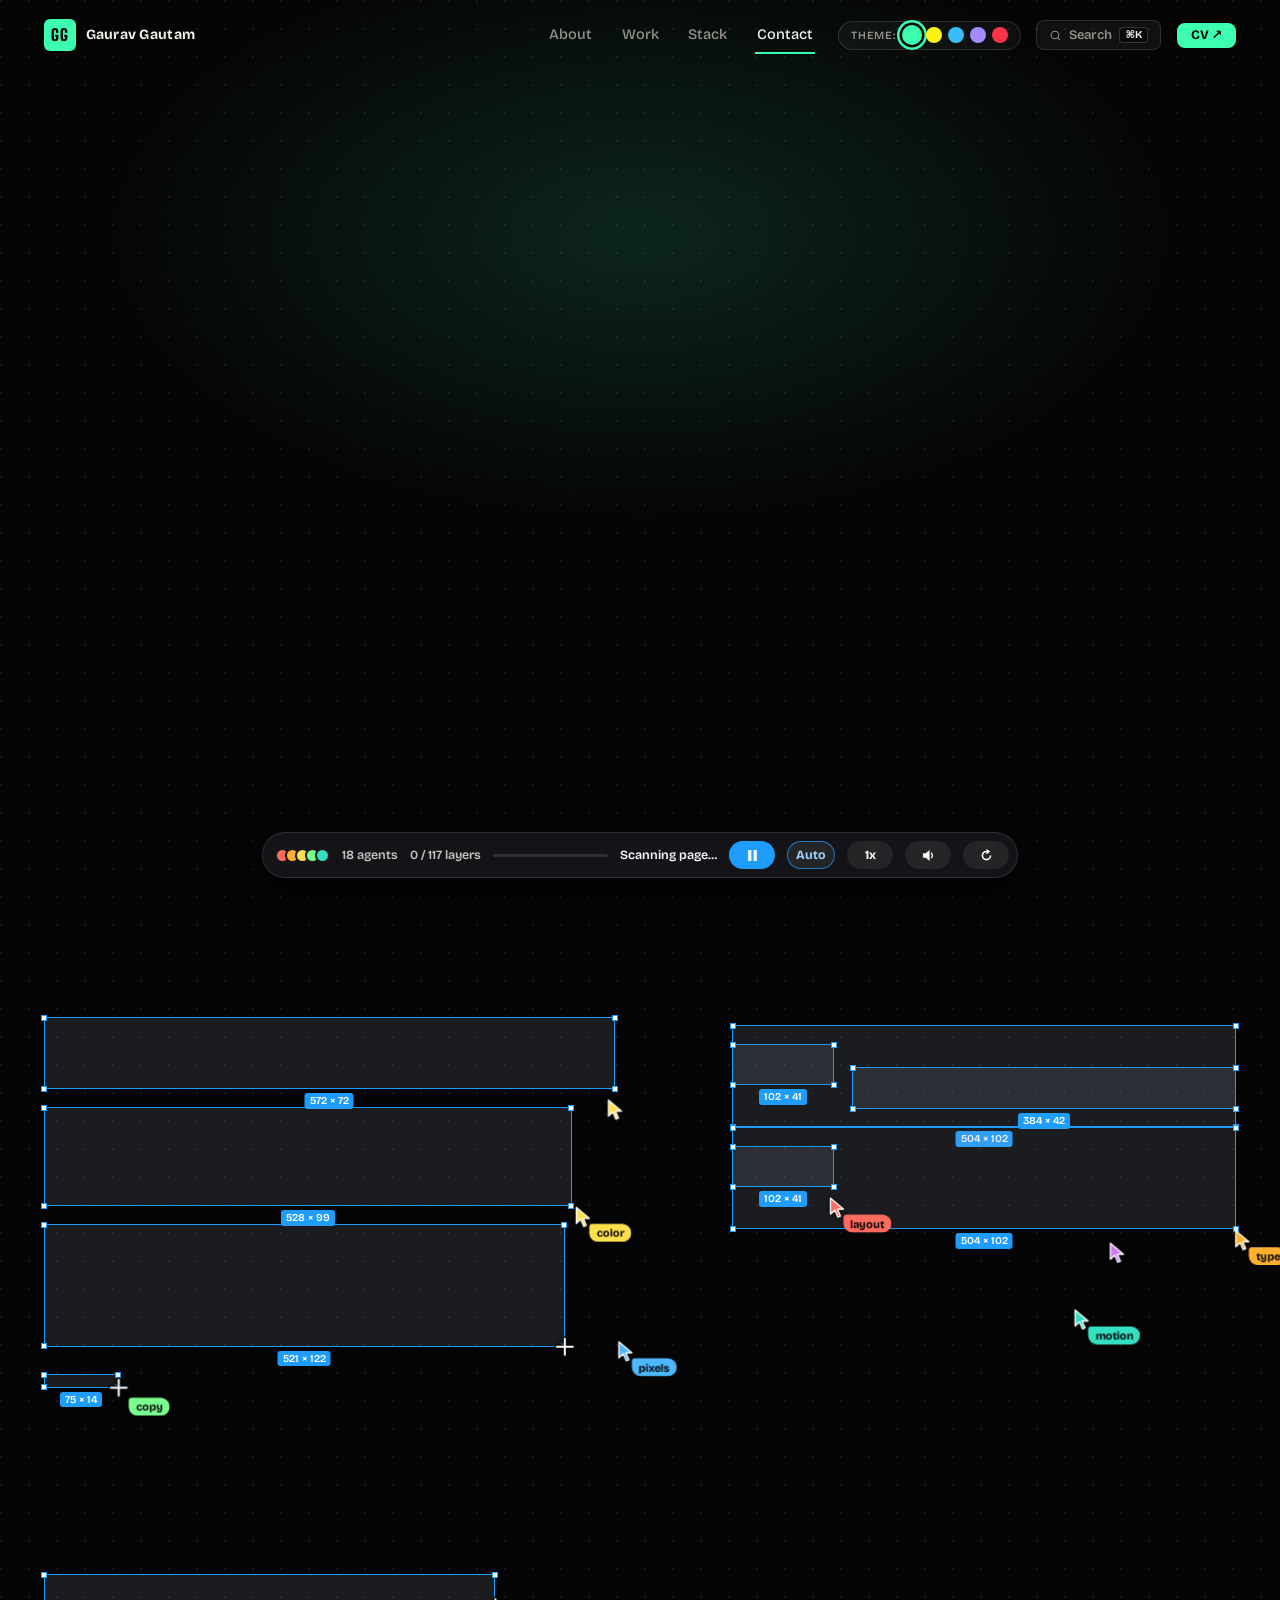
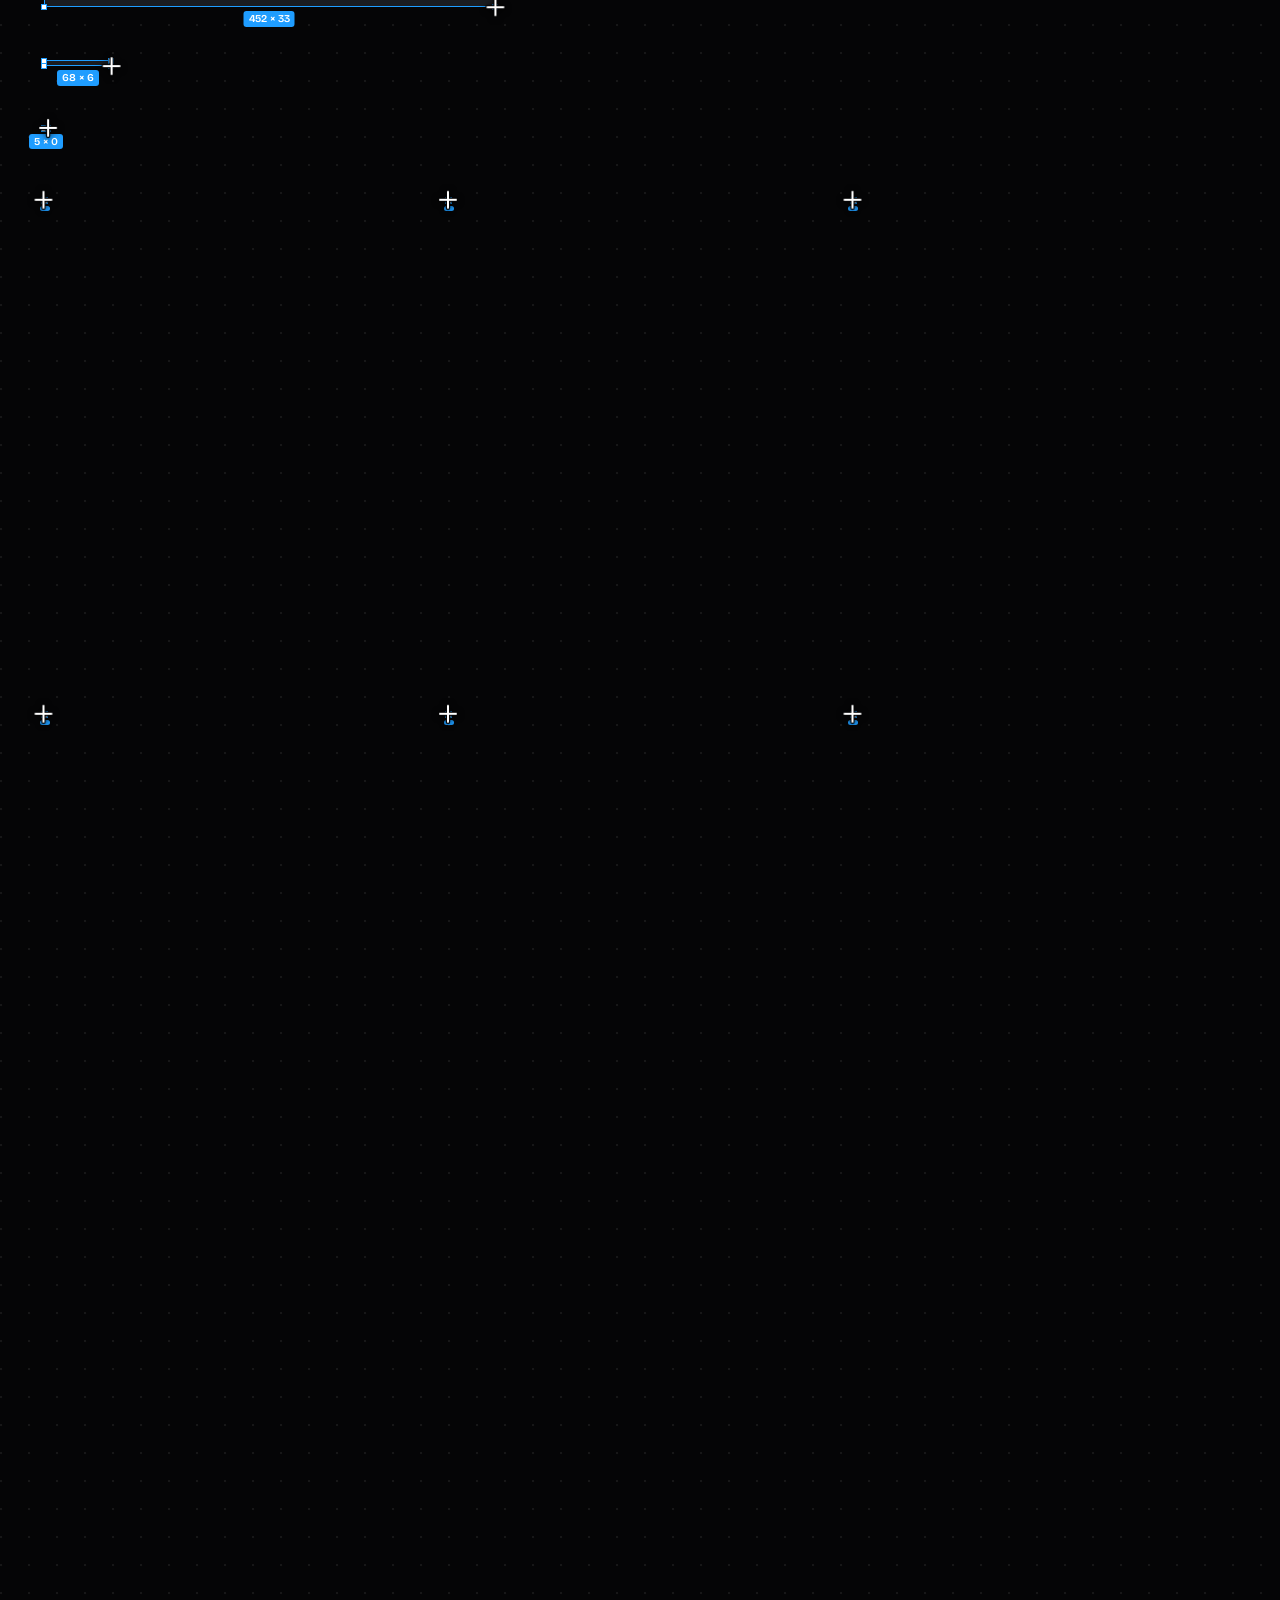
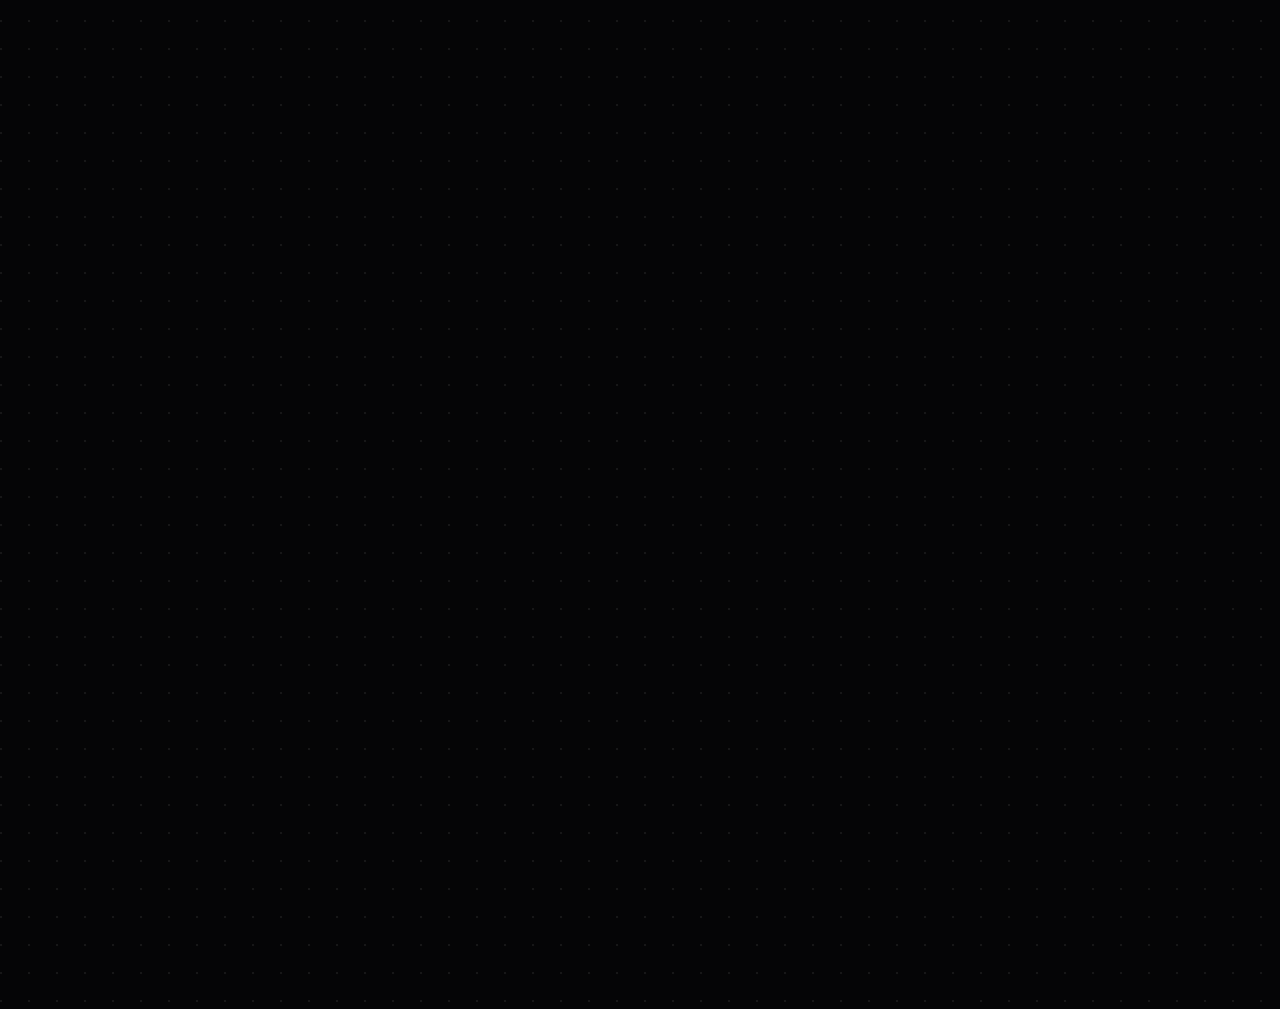
==== commit a8f0a973: "Upgrade portfolio with cursor swarm design, themes, and project links" ====
--- a/index.html
+++ b/index.html
@@ -1,445 +1,1725 @@
 <!DOCTYPE html>
-<html lang="en">
+<!--
+  ============================================================================
+  CURSOR-SWARM PORTFOLIO  ·  free template by Ravi Paribrajak
+  YouTube: Ravi Paribrajak  ·  Instagram: https://www.instagram.com/ravi_paribrajakk/
+
+  Free to use for your own portfolio. If it helps you, a shout-out or a tag
+  on Instagram makes my day. Please keep this note in the file.
+  ============================================================================
+
+  HOW TO MAKE IT YOURS (about 10 minutes)
+
+  1. Open this file in VS Code (or any text editor). It's one file: no install,
+     no build step. Double-click it to preview in your browser.
+
+  2. SETTINGS: scroll to the <script> near the bottom and edit the CFG block:
+     your Instagram / YouTube / email links, accent colour, how many cursors,
+     and the words the swarm spells at the end (finale).
+
+  3. YOUR PHOTO: put a square photo next to this file (e.g. me.jpg) and set
+     photo: 'me.jpg' in CFG.
+
+  4. YOUR TEXT: everything else is plain HTML. Use Find (Ctrl/Cmd + F) for:
+       "RAVI."            your name in the hero
+       ">RP<"             your initials (two places: top-left logo + loading chip)
+       "Ravi Paribrajak"  name in the top bar and <title>
+       "ABOUT", "WORK", "STACK", "CONTACT"   the section comments: change the
+                          bio, timeline, project cards and tools to your own.
+
+  5. Go live for free: drag the folder onto https://app.netlify.com/drop
+     or push it to GitHub Pages / Vercel.
+
+  Keys: Space start/pause · R replay · A auto-scroll · 1 / 2 / 3 speed ·
+        C change colour · M sound · H hide the control bar (for recording)
+  URL tricks: ?auto starts by itself, ?speed=2, ?agents=30, ?accent=mint
+  ============================================================================
+-->
+<html lang="en" class="locked">
 <head>
-<meta charset="UTF-8">
-<meta name="viewport" content="width=device-width, initial-scale=1.0">
+<meta charset="utf-8">
+<meta name="viewport" content="width=device-width, initial-scale=1">
 <title>Gaurav Gautam — Software Engineer &amp; AI/ML Researcher</title>
-<meta name="description" content="Gaurav Gautam — software engineer and AI/ML researcher. B.Tech CSE at SRM University-AP (CGPA 9.49), Transformer compression research at IIT Bhubaneswar, SIH 2026 finalist, and full-stack systems engineering.">
-<link rel="canonical" href="https://gauravgautam.dev/">
-<link rel="icon" href="assets/images/favicon.svg" type="image/svg+xml">
-<meta name="theme-color" content="#0a0a0a">
-
-<!-- Open Graph / Meta -->
-<meta property="og:type" content="website">
-<meta property="og:site_name" content="Gaurav Gautam">
-<meta property="og:url" content="https://gauravgautam.dev/">
-<meta property="og:title" content="Gaurav Gautam — Software Engineer &amp; AI/ML Researcher">
-<meta property="og:description" content="B.Tech CSE at SRM University-AP (CGPA 9.49), IIT Bhubaneswar Transformer compression research, live projects, and 150+ automated tests.">
-<meta property="og:image" content="assets/images/favicon.svg">
-<meta name="twitter:card" content="summary_large_image">
-<meta name="twitter:title" content="Gaurav Gautam — Software Engineer &amp; AI/ML Researcher">
-<meta name="twitter:description" content="B.Tech CSE at SRM University-AP (CGPA 9.49), IIT Bhubaneswar Transformer compression research, live projects, and 150+ automated tests.">
-
-<!-- Fonts -->
-<link rel="preconnect" href="https://fonts.googleapis.com">
-<link rel="preconnect" href="https://fonts.gstatic.com" crossorigin>
-<link href="https://fonts.googleapis.com/css2?family=Space+Grotesk:wght@300;400;500;600;700&family=Playfair+Display:ital,wght@0,700;1,700&family=JetBrains+Mono:wght@400;500&display=swap" rel="stylesheet">
-<link rel="stylesheet" href="assets/css/style.css">
-
-<script>
-  // By default portfolio opens with dark mode
-  try {
-    const saved = localStorage.getItem("theme");
-    if (saved === "light") {
-      document.documentElement.dataset.theme = "light";
-    } else {
-      document.documentElement.dataset.theme = "dark";
-      if (!saved) localStorage.setItem("theme", "dark");
-    }
-  } catch (e) {
-    document.documentElement.dataset.theme = "dark";
+<meta name="description" content="Gaurav Gautam — Software engineer & AI/ML researcher specializing in deep learning compression, rainfall downscaling and cloud microservices. B.Tech CSE at SRM University-AP.">
+<style>
+
+@font-face{font-family:"Big Shoulders Display";font-weight:100 900;font-display:block;src:url([data-uri]) format("woff2")}
+@font-face{font-family:"Bricolage Grotesque";font-weight:200 800;font-display:block;src:url([data-uri]) format("woff2")}
+@property --acc{syntax:"<color>";inherits:true;initial-value:#77777c}
+
+:root{
+  --ink:#050506; --ink2:#0e0e11; --paper:#f4f2ec; --mute:#94928b; --line:rgba(244,242,236,.13);
+  --acc:#77777c; --on-acc:#050506; --sel:#1f9dff;
+  --pad:clamp(18px,3.4vw,56px);
+  --display:"Big Shoulders Display","Arial Narrow",Impact,sans-serif;
+  --body:"Bricolage Grotesque",system-ui,-apple-system,"Segoe UI",sans-serif;
+}
+*{box-sizing:border-box;margin:0}
+html{background:var(--ink);transition:--acc .55s ease;scrollbar-width:thin;scrollbar-color:#2a2a2e var(--ink)}
+html.locked{overflow:hidden}
+html.clean, html.clean *, html.nocursor, html.nocursor *{cursor:none !important}
+body{position:relative;min-height:100vh;color:var(--paper);font:400 clamp(15px,1.02vw,17px)/1.55 var(--body);-webkit-font-smoothing:antialiased;overflow-x:hidden;
+  background:
+    radial-gradient(60vw 46vh at 50% 26vh, color-mix(in srgb,var(--acc) 13%,transparent), transparent 70%),
+    radial-gradient(circle at 1px 1px, rgba(244,242,236,.075) 1px, transparent 1.6px) 0 0/28px 28px,
+    var(--ink)}
+a{color:inherit;text-decoration:none}
+a:focus-visible,button:focus-visible{outline:2px solid var(--sel);outline-offset:3px}
+::selection{background:var(--acc);color:var(--on-acc)}
+
+/* ---------- build states ---------- */
+[data-b]{opacity:0}
+[data-b].on{opacity:1;transition:opacity .22s ease}
+.ch{opacity:0;display:inline!important;padding:0!important;border:0!important;background:none!important;margin:0!important;font:inherit!important;color:inherit!important}.ch.v{opacity:1}
+
+/* ---------- hero ---------- */
+.hero{height:100svh;min-height:680px;display:grid;grid-template-columns:minmax(0,1.15fr) minmax(0,.82fr) minmax(0,.9fr);grid-template-rows:auto auto minmax(0,1fr) auto;column-gap:clamp(20px,3.2vw,56px);padding:0 var(--pad) clamp(76px,10vh,100px)}
+.nav{grid-column:1/-1;display:flex;align-items:center;gap:clamp(14px,2.4vw,34px);padding:18px 0 14px;font-size:14px}
+.brand{display:flex;align-items:center;gap:10px;font-weight:600;margin-right:auto}
+.logo{display:grid;place-items:center;width:30px;height:30px;background:var(--acc);color:var(--on-acc);font:900 17px/1 var(--display);letter-spacing:.02em}
+.nav nav{display:flex;gap:clamp(12px,2vw,28px);color:var(--mute)}
+.nav nav a:hover{color:var(--paper)}
+.avail{display:flex;align-items:center;gap:8px;padding:6px 12px;border:1px solid var(--line);white-space:nowrap}
+.avail i{width:7px;height:7px;border-radius:50%;background:#3ddc84;box-shadow:0 0 0 0 #3ddc84;animation:ping 2s infinite}
+@keyframes ping{70%{box-shadow:0 0 0 7px transparent}100%{box-shadow:0 0 0 0 transparent}}
+
+.mega{grid-column:1/-1;display:block;width:100%;height:auto;max-height:30vh;overflow:visible;filter:drop-shadow(0 0 22px color-mix(in srgb,var(--acc) 38%,transparent))}
+.mega text{font:900 300px/1 var(--display);fill:color-mix(in srgb,var(--acc) 7%,transparent);stroke:var(--acc);stroke-width:2.6;stroke-linejoin:round;stroke-dasharray:2400;stroke-dashoffset:2400;paint-order:stroke}
+
+.intro{grid-column:1;position:relative;z-index:2;margin-top:clamp(-76px,-5.4vw,-22px);align-self:start}
+.hello{display:inline-block;font-weight:600;font-size:clamp(19px,1.7vw,27px);transform:rotate(-4deg);transform-origin:left bottom;margin:0 0 4px 4px;text-shadow:0 2px 14px var(--ink)}
+.name{display:block;width:max-content;background:var(--acc);color:var(--on-acc);font:900 clamp(60px,7.2vw,118px)/.8 var(--display);padding:.13em .13em .05em;letter-spacing:.01em}
+.role{display:flex;align-items:center;gap:10px;margin-top:clamp(14px,2.2vh,24px);font-weight:600;font-size:clamp(14px,1.05vw,17px)}
+.role i{width:8px;height:8px;background:var(--acc);flex:none}
+.lede{max-width:34em;margin-top:clamp(10px,1.8vh,18px);font-size:clamp(16px,1.25vw,20px);line-height:1.45;color:#d9d6ce}
+.lede b{color:var(--paper);font-weight:700}
+.cta{display:flex;flex-wrap:wrap;gap:12px;margin-top:clamp(16px,2.6vh,28px)}
+.btn{display:inline-flex;align-items:center;gap:10px;padding:13px 20px;font-weight:700;font-size:15px;border:1px solid var(--line);background:rgba(244,242,236,.04)}
+.btn.pri{background:var(--acc);color:var(--on-acc);border-color:transparent}
+.btn:hover{border-color:var(--paper)}
+.btn svg{width:16px;height:16px}
+
+.portrait{grid-column:2;align-self:stretch;justify-self:stretch;container-type:size;display:grid;place-items:center;min-height:0;margin-top:clamp(10px,2.4vh,26px)}
+.pwrap{position:relative;width:calc(min(100cqw,100cqh) - 22px);height:calc(min(100cqw,100cqh) - 22px)}
+.disc{position:absolute;inset:0;border-radius:50%;overflow:hidden;background:var(--acc);outline:1px solid var(--line);outline-offset:10px}
+.disc img{display:block;width:100%;height:100%;object-fit:cover;transform:scale(1.18);transition:transform .9s cubic-bezier(.2,.9,.2,1),filter .6s}
+.disc.on img{transform:none}
+html:not(.inked) .disc img{filter:grayscale(1) contrast(1.08)}
+.tagline{position:absolute;left:50%;bottom:2%;transform:translateX(-50%);background:var(--ink);border:1px solid var(--line);padding:6px 13px 5px;font-size:13px;font-weight:600;white-space:nowrap}
+
+.now{grid-column:3;align-self:center;margin-top:clamp(8px,2vh,22px)}
+.now h2{font:600 14px/1 var(--body);color:var(--mute);margin-bottom:14px}
+.now li{list-style:none;padding:13px 0 13px 16px;border-left:2px solid var(--line);position:relative}
+.now li::before{content:"";position:absolute;left:-2px;top:0;width:2px;height:100%;background:var(--acc);transform:scaleY(.34);transform-origin:top}
+.now strong{display:block;font-weight:700;font-size:clamp(15px,1.1vw,18px);line-height:1.25}
+.now li>span{display:block;color:var(--mute);font-size:14px;line-height:1.4;margin-top:3px}
+
+.stats{grid-column:1/-1;display:flex;flex-wrap:wrap;gap:clamp(22px,5vw,84px);align-self:end;padding-top:clamp(18px,3vh,34px)}
+.stat{display:flex;align-items:baseline;gap:10px}
+.stat b{font:900 clamp(34px,3.4vw,54px)/1 var(--display);color:var(--acc)}
+.stat>span{color:var(--mute);font-size:14px;max-width:11em;line-height:1.25}
+
+/* ---------- sections ---------- */
+section.sec{padding:clamp(70px,13vh,150px) var(--pad) 0}
+h2.h{font:900 clamp(44px,6.4vw,104px)/.88 var(--display);text-transform:uppercase;letter-spacing:.005em;max-width:12em}
+.sub{color:var(--mute);max-width:36em;margin-top:14px;font-size:clamp(16px,1.2vw,19px)}
+
+.about{display:grid;grid-template-columns:minmax(0,1.05fr) minmax(0,1fr);gap:clamp(28px,6vw,110px);align-items:start}
+.about p{margin-top:18px;max-width:33em;font-size:clamp(16px,1.2vw,19px);color:#d9d6ce}
+.about .quote{margin-top:26px;padding:4px 0 4px 18px;border-left:3px solid var(--acc);color:var(--paper);font-weight:600;font-size:clamp(18px,1.5vw,24px);line-height:1.3;max-width:24em}
+.time{display:grid;gap:0;margin-top:8px}
+.time li{list-style:none;display:grid;grid-template-columns:clamp(84px,8vw,128px) 1fr;gap:18px;align-items:baseline;padding:18px 0;border-top:1px solid var(--line)}
+.time li:last-child{border-bottom:1px solid var(--line)}
+.time b{font:900 clamp(34px,3.6vw,58px)/.9 var(--display);color:var(--acc)}
+.time li>span{font-size:clamp(15px,1.15vw,18px);line-height:1.4}
+
+.cards{display:grid;grid-template-columns:repeat(3,minmax(0,1fr));gap:clamp(14px,1.6vw,24px);margin-top:clamp(28px,5vh,56px)}
+.card{background:var(--ink2);border:1px solid var(--line);display:flex;flex-direction:column}
+.thumb{aspect-ratio:16/9;background:#09090b;border-bottom:1px solid var(--line);position:relative;overflow:hidden}
+.thumb svg{position:absolute;inset:0;width:100%;height:100%}
+.thumb .s{fill:none;stroke:var(--paper);stroke-width:1.6;stroke-linejoin:round;stroke-linecap:round}
+.thumb .a{fill:var(--acc)}.thumb .as{fill:none;stroke:var(--acc);stroke-width:2;stroke-linecap:round}
+.thumb .d{fill:rgba(244,242,236,.2)}
+.card .body{padding:18px 18px 20px;display:flex;flex-direction:column;gap:8px;flex:1}
+.kind{align-self:flex-start;font-size:12.5px;font-weight:700;padding:2px 8px;background:var(--acc);color:var(--on-acc)}
+.kind.hw{background:transparent;color:var(--acc);box-shadow:inset 0 0 0 1px var(--acc)}
+.card h3{font:900 clamp(30px,2.7vw,42px)/.95 var(--display);text-transform:uppercase;letter-spacing:.01em}
+.card p{color:#cfccc4;font-size:15.5px;line-height:1.45}
+.tags{display:flex;flex-wrap:wrap;gap:6px;margin-top:auto;padding-top:8px}
+.tags span{font-size:12.5px;color:var(--mute);border:1px solid var(--line);padding:2px 8px}
+
+.stack{margin-top:clamp(26px,5vh,54px);display:grid;gap:0}
+.row{display:grid;grid-template-columns:clamp(110px,14vw,220px) 1fr;gap:20px;align-items:center;padding:20px 0;border-top:1px solid var(--line)}
+.row:last-child{border-bottom:1px solid var(--line)}
+.row h3{font:600 15px/1.2 var(--body);color:var(--mute)}
+.chips{display:flex;flex-wrap:wrap;gap:10px}
+.chips span{font:800 clamp(22px,2.3vw,36px)/1 var(--display);text-transform:uppercase;letter-spacing:.02em;padding:10px 14px 8px;border:1px solid var(--line);background:var(--ink2)}
+.chips span.hot{background:var(--acc);color:var(--on-acc);border-color:transparent}
+
+.contact{min-height:100svh;display:flex;flex-direction:column;align-items:center;justify-content:center;text-align:center;padding-bottom:clamp(90px,14vh,130px)}
+.swarm-stage{width:100%;height:clamp(150px,34vh,330px)}
+.contact h2.h{max-width:none;margin-top:10px}
+.contact .sub{margin-inline:auto}
+.contact .cta{justify-content:center;margin-top:clamp(40px,6vh,58px)}
+.foot{margin-top:clamp(48px,7vh,64px);color:var(--mute);font-size:13.5px}
+kbd{font:600 12px/1 var(--body);padding:3px 6px;border:1px solid var(--line);border-bottom-width:2px;border-radius:5px;color:var(--paper)}
+
+/* thumbnails motion */
+@keyframes dash{to{stroke-dashoffset:-28}}
+@keyframes hop{0%{transform:translateX(0);opacity:0}15%{opacity:1}85%{opacity:1}100%{transform:translateX(92px);opacity:0}}
+@keyframes blink{0%,44%,52%,100%{transform:scaleY(1)}48%{transform:scaleY(.08)}}
+@keyframes sweep{from{transform:rotate(-78deg)}to{transform:rotate(78deg)}}
+@keyframes eq{0%,100%{transform:scaleY(.25)}50%{transform:scaleY(1)}}
+@keyframes zone{0%,100%{opacity:.15}50%{opacity:1}}
+.t-pk{animation:hop 1.6s linear infinite}
+.t-eye{transform-box:fill-box;transform-origin:center;animation:blink 3.4s infinite}
+.t-sweep{transform-origin:160px 150px;animation:sweep 2.2s ease-in-out infinite alternate}
+.t-eq{transform-box:fill-box;transform-origin:bottom;animation:eq .9s ease-in-out infinite}
+.t-zone{animation:zone 2s infinite}
+
+/* ---------- the tool layer: agents, wires, HUD ---------- */
+#stage{position:absolute;inset:0;overflow:hidden;pointer-events:none;z-index:50}
+.wire{position:absolute;border:1px solid var(--sel);background:rgba(150,160,178,.15);transition:opacity .16s, background .16s}
+.wire.edit{background:rgba(31,157,255,.06)}
+.wire.out{opacity:0}
+.wire u{position:absolute;width:6px;height:6px;background:#fff;border:1px solid var(--sel)}
+.wire u:nth-child(1){left:-3.5px;top:-3.5px}.wire u:nth-child(2){right:-3.5px;top:-3.5px}
+.wire u:nth-child(3){left:-3.5px;bottom:-3.5px}.wire u:nth-child(4){right:-3.5px;bottom:-3.5px}
+.wire em{position:absolute;left:50%;top:calc(100% + 5px);transform:translateX(-50%);background:var(--sel);color:#fff;font:600 10.5px/1 var(--body);padding:3px 5px 2px;border-radius:3px;white-space:nowrap;font-style:normal}
+.wire.sm em{display:none}
+
+.agent{position:absolute;left:0;top:0;width:0;height:0;will-change:transform;z-index:2}
+.agent svg{position:absolute;overflow:visible;filter:drop-shadow(0 1px 3px rgba(0,0,0,.7))}
+.agent .arrow{left:-2px;top:-1px;width:17px;height:22px}
+.agent .cross,.agent .ibeam{left:-9px;top:-9px;width:18px;height:18px;display:none}
+.agent[data-mode=cross] .arrow,.agent[data-mode=ibeam] .arrow{display:none}
+.agent[data-mode=cross] .cross{display:block}.agent[data-mode=ibeam] .ibeam{display:block}
+.agent label{position:absolute;left:13px;top:17px;font:700 11px/1 var(--body);padding:4px 7px 3px;border-radius:3px 9px 9px 9px;color:#050506;white-space:nowrap}
+.agent[data-mode=cross] label,.agent[data-mode=ibeam] label{left:10px;top:10px}
+.agent .ring{position:absolute;left:-14px;top:-14px;width:28px;height:28px;border-radius:50%;border:2px solid currentColor;opacity:0;transform:scale(.2)}
+.agent.click .ring{animation:click .38s ease-out}
+@keyframes click{0%{opacity:.9;transform:scale(.2)}100%{opacity:0;transform:scale(1.25)}}
+
+.picker{position:absolute;display:flex;gap:9px;padding:10px;background:#1b1b20;border:1px solid rgba(255,255,255,.14);border-radius:12px;box-shadow:0 16px 40px rgba(0,0,0,.6);opacity:0;transform:translateY(6px) scale(.96);transition:.2s;z-index:1}
+.picker.show{opacity:1;transform:none}
+.picker i{width:26px;height:26px;border-radius:50%;box-shadow:inset 0 0 0 2px rgba(0,0,0,.25)}
+.picker i.sel{outline:2px solid #fff;outline-offset:2px}
+
+#swarm{position:fixed;inset:0;width:100%;height:100%;pointer-events:none;z-index:55}
+.scan{position:fixed;left:0;right:0;top:0;height:2px;background:var(--sel);box-shadow:0 0 30px 6px rgba(31,157,255,.55);z-index:60;opacity:0;pointer-events:none}
+
+.boot{position:fixed;inset:0;display:grid;place-items:center;z-index:40;pointer-events:none;transition:opacity .4s}
+.boot.off{opacity:0}
+.boot .chip{width:54px;height:54px;border-radius:13px;background:#1c1c21;border:1px solid rgba(255,255,255,.12);display:grid;place-items:center;font:900 26px/1 var(--display);color:#8d8d93}
+.boot p{position:absolute;top:calc(50% + min(26vh,230px));left:0;right:0;text-align:center;color:var(--mute);font-size:15px;padding:0 20px}
+
+.hud{position:fixed;left:50%;bottom:clamp(10px,2.4vh,22px);transform:translateX(-50%);z-index:70;display:flex;align-items:center;gap:12px;max-width:calc(100vw - 16px);padding:8px 8px 8px 12px;border-radius:999px;background:rgba(24,24,28,.86);backdrop-filter:blur(14px);-webkit-backdrop-filter:blur(14px);border:1px solid rgba(255,255,255,.12);box-shadow:0 12px 44px rgba(0,0,0,.6);font:600 12.5px/1 var(--body);color:#c9c8c3;white-space:nowrap;transition:opacity .25s, transform .25s}
+html.clean .hud{opacity:0;transform:translate(-50%,20px);pointer-events:none}
+.avs{display:flex}.avs i{width:15px;height:15px;border-radius:50%;margin-left:-5px;border:2px solid #18181c}.avs i:first-child{margin-left:0}
+.hud .bar{width:clamp(40px,9vw,120px);height:3px;background:rgba(255,255,255,.12);border-radius:2px;overflow:hidden}
+.hud .bar i{display:block;height:100%;width:0;background:var(--sel);transition:width .2s}
+.hud .st{min-width:92px;color:#fff}
+.hud button{all:unset;cursor:pointer;display:grid;place-items:center;height:28px;min-width:28px;padding:0 9px;border-radius:999px;background:rgba(255,255,255,.07);color:#fff;font:700 12.5px/1 var(--body)}
+.hud button:hover{background:rgba(255,255,255,.16)}
+.hud button.go{background:var(--sel)}
+.hud button.tog{color:#8b8b90}.hud button.tog.on{color:#9fd4ff;box-shadow:inset 0 0 0 1px rgba(31,157,255,.7)}
+.hud button svg{width:13px;height:13px;fill:currentColor}
+.hud .mutedline{display:none}.hud .off .mutedline{display:block}
+@media (max-width:760px){.hud .hide-s,.hud .avs{display:none}.hud{gap:8px;padding-left:14px}.hud .st{min-width:58px}.hud button{padding:0 7px}}
+#stage label{transition:opacity .4s}#stage.ring label{opacity:0}
+
+/* ---------- small screens ---------- */
+@media (max-width:980px){
+  .hero{height:auto;min-height:0;grid-template-columns:minmax(0,1fr) minmax(0,.8fr);grid-template-rows:auto auto auto auto auto}
+  .intro{grid-column:1/-1}
+  .portrait{grid-column:1;container-type:inline-size;align-self:start;margin-top:26px}
+  .pwrap{width:calc(100cqw - 22px);height:calc(100cqw - 22px)}
+  .now{grid-column:2;margin-top:26px;align-self:start}
+  .cards{grid-template-columns:repeat(2,minmax(0,1fr))}
+  .about{grid-template-columns:1fr}
+}
+@media (max-width:620px){
+  .nav nav{display:none}
+  .hero{grid-template-columns:1fr}
+  .portrait,.now{grid-column:1}
+  .portrait{width:74%;justify-self:start}
+  .cards{grid-template-columns:1fr}
+  .row{grid-template-columns:1fr;gap:12px}
+  .stats{gap:18px 30px}
+}
+
+
+/* ================= CUSTOM UPGRADES & ENHANCEMENTS ================= */
+html { scroll-behavior: smooth; }
+
+/* Sticky Top Navigation Bar */
+.nav {
+  position: relative;
+  z-index: 60;
+  display: flex;
+  align-items: center;
+  justify-content: space-between;
+  gap: clamp(10px, 1.8vw, 24px);
+  padding: 18px 0 14px;
+}
+.nav .brand {
+  display: flex;
+  align-items: center;
+  gap: 10px;
+  font-weight: 700;
+  letter-spacing: .02em;
+  color: var(--paper);
+  text-decoration: none;
+}
+.nav .logo {
+  display: grid;
+  place-items: center;
+  width: 32px;
+  height: 32px;
+  background: var(--acc);
+  color: var(--on-acc);
+  font: 900 16px/1 var(--display);
+  border-radius: 6px;
+  transition: transform .2s ease, background .3s;
+}
+.brand:hover .logo { transform: rotate(-6deg) scale(1.08); }
+
+.nav-links {
+  display: flex;
+  align-items: center;
+  gap: clamp(14px, 2vw, 30px);
+}
+.nav-link {
+  color: var(--mute);
+  font-size: 14.5px;
+  font-weight: 500;
+  text-decoration: none;
+  position: relative;
+  padding: 6px 2px;
+  transition: color .2s ease;
+}
+.nav-link:hover, .nav-link.active {
+  color: var(--paper);
+}
+.nav-link.active::after {
+  content: "";
+  position: absolute;
+  left: 0;
+  bottom: -2px;
+  width: 100%;
+  height: 2px;
+  background: var(--acc);
+}
+
+.nav-actions {
+  display: flex;
+  align-items: center;
+  gap: clamp(8px, 1.2vw, 16px);
+}
+
+/* Color Theme Swatches in Top Bar */
+.nav-theme {
+  display: flex;
+  align-items: center;
+  gap: 8px;
+  padding: 5px 12px;
+  border: 1px solid var(--line);
+  background: rgba(255, 255, 255, .04);
+  border-radius: 999px;
+}
+.theme-label {
+  font-size: 11px;
+  text-transform: uppercase;
+  letter-spacing: .08em;
+  color: var(--mute);
+  font-weight: 600;
+}
+.swatches {
+  display: flex;
+  align-items: center;
+  gap: 6px;
+}
+.swatch {
+  all: unset;
+  cursor: pointer;
+  width: 16px;
+  height: 16px;
+  border-radius: 50%;
+  background: var(--c);
+  position: relative;
+  transition: transform .18s cubic-bezier(.34,1.56,.64,1), box-shadow .2s;
+}
+.swatch:hover {
+  transform: scale(1.35);
+}
+.swatch.active {
+  transform: scale(1.25);
+  box-shadow: 0 0 0 2px #0c0c0f, 0 0 0 4px var(--c);
+}
+
+/* Command Palette Trigger Button */
+.nav-cmd-btn {
+  all: unset;
+  cursor: pointer;
+  display: flex;
+  align-items: center;
+  gap: 7px;
+  padding: 6px 12px;
+  background: rgba(255, 255, 255, .05);
+  border: 1px solid var(--line);
+  border-radius: 8px;
+  color: var(--mute);
+  font: 600 13px/1 var(--body);
+  transition: all .2s ease;
+}
+.nav-cmd-btn:hover {
+  background: rgba(255, 255, 255, .1);
+  color: var(--paper);
+  border-color: rgba(255, 255, 255, .3);
+}
+.nav-cmd-btn kbd {
+  font: 700 10.5px/1 var(--body);
+  padding: 2px 5px;
+  background: rgba(0,0,0,.45);
+  border: 1px solid rgba(255,255,255,.18);
+  border-radius: 4px;
+  color: var(--paper);
+}
+
+/* View CV Button */
+.nav-cv-btn {
+  display: inline-flex;
+  align-items: center;
+  padding: 6px 14px;
+  background: var(--acc);
+  color: var(--on-acc) !important;
+  font: 700 13px/1 var(--body);
+  border-radius: 8px;
+  text-decoration: none;
+  transition: transform .18s, filter .2s;
+}
+.nav-cv-btn:hover {
+  transform: translateY(-1px);
+  filter: brightness(1.1);
+}
+
+/* Mobile Hamburger Toggle */
+.nav-hamburger {
+  all: unset;
+  cursor: pointer;
+  display: none;
+  flex-direction: column;
+  justify-content: center;
+  gap: 5px;
+  width: 36px;
+  height: 36px;
+  padding: 6px;
+  border-radius: 8px;
+  border: 1px solid var(--line);
+  background: rgba(255, 255, 255, .05);
+  box-sizing: border-box;
+}
+.nav-hamburger span {
+  display: block;
+  height: 2px;
+  width: 100%;
+  background: var(--paper);
+  transition: transform .25s ease, opacity .25s;
+}
+.nav-hamburger.open span:nth-child(1) {
+  transform: translateY(7px) rotate(45deg);
+}
+.nav-hamburger.open span:nth-child(2) {
+  opacity: 0;
+}
+.nav-hamburger.open span:nth-child(3) {
+  transform: translateY(-7px) rotate(-45deg);
+}
+
+/* Mobile Drawer Overlay */
+.mobile-drawer {
+  display: none;
+  position: fixed;
+  top: 68px;
+  left: 0;
+  width: 100vw;
+  background: rgba(14, 14, 18, .96);
+  backdrop-filter: blur(20px);
+  -webkit-backdrop-filter: blur(20px);
+  border-bottom: 1px solid var(--line);
+  z-index: 55;
+  padding: 24px var(--pad) 32px;
+  flex-direction: column;
+  gap: 18px;
+  transform: translateY(-100%);
+  opacity: 0;
+  pointer-events: none;
+  transition: transform .3s cubic-bezier(.16, 1, .3, 1), opacity .25s ease;
+}
+.mobile-drawer.open {
+  transform: translateY(0);
+  opacity: 1;
+  pointer-events: auto;
+}
+.mobile-drawer-inner {
+  display: flex;
+  flex-direction: column;
+  gap: 14px;
+}
+.mobile-drawer .m-link {
+  font: 700 20px/1.2 var(--display);
+  letter-spacing: .02em;
+  color: var(--paper);
+  text-decoration: none;
+  padding: 8px 0;
+  border-bottom: 1px solid rgba(255,255,255,.06);
+}
+.mobile-drawer .m-link:hover {
+  color: var(--acc);
+}
+.m-divider {
+  height: 1px;
+  background: var(--line);
+  margin: 6px 0;
+}
+.m-section-label {
+  font-size: 11px;
+  text-transform: uppercase;
+  letter-spacing: .08em;
+  color: var(--mute);
+  font-weight: 600;
+}
+.m-swatches {
+  display: flex;
+  gap: 12px;
+}
+.m-swatches .swatch {
+  width: 28px;
+  height: 28px;
+}
+.m-links-row {
+  display: flex;
+  gap: 10px;
+  flex-wrap: wrap;
+  margin-top: 8px;
+}
+
+/* Hero Portrait Enhancements */
+.disc {
+  position: relative;
+  overflow: hidden;
+  border: 2px solid var(--line);
+  border-radius: 50%;
+  box-shadow: 0 0 35px color-mix(in srgb, var(--acc) 25%, transparent);
+  transition: border-color .3s ease, box-shadow .3s ease;
+}
+.disc:hover {
+  border-color: var(--acc);
+  box-shadow: 0 0 50px color-mix(in srgb, var(--acc) 45%, transparent);
+}
+.disc img {
+  width: 100%;
+  height: 100%;
+  object-fit: cover;
+  object-position: center 20%;
+  display: block;
+  border-radius: 50%;
+}
+
+/* Project Filter Tabs */
+.project-filters {
+  display: flex;
+  align-items: center;
+  gap: 8px;
+  margin: 18px 0 28px;
+  flex-wrap: wrap;
+}
+.filter-tab {
+  all: unset;
+  cursor: pointer;
+  padding: 6px 14px;
+  border-radius: 999px;
+  border: 1px solid var(--line);
+  background: rgba(255, 255, 255, .03);
+  font: 500 13px/1 var(--body);
+  color: var(--mute);
+  transition: all .2s ease;
+}
+.filter-tab:hover {
+  background: rgba(255, 255, 255, .08);
+  color: var(--paper);
+}
+.filter-tab.active {
+  background: var(--acc);
+  color: var(--on-acc) !important;
+  border-color: transparent;
+  font-weight: 600;
+}
+
+/* Project Cards Action Buttons */
+.card-actions {
+  display: flex;
+  align-items: center;
+  gap: 10px;
+  margin-top: 14px;
+  padding-top: 12px;
+  border-top: 1px solid rgba(255, 255, 255, .07);
+}
+.card-btn {
+  display: inline-flex;
+  align-items: center;
+  justify-content: center;
+  gap: 6px;
+  padding: 7px 13px;
+  border-radius: 7px;
+  font: 600 12.5px/1 var(--body);
+  text-decoration: none;
+  transition: all .2s ease;
+}
+.card-btn.primary {
+  background: var(--acc);
+  color: var(--on-acc) !important;
+  border: 1px solid transparent;
+}
+.card-btn.primary:hover {
+  filter: brightness(1.12);
+  transform: translateY(-1px);
+}
+.card-btn.secondary {
+  background: rgba(255, 255, 255, .06);
+  color: var(--paper) !important;
+  border: 1px solid var(--line);
+}
+.card-btn.secondary:hover {
+  background: rgba(255, 255, 255, .12);
+  border-color: rgba(255, 255, 255, .3);
+  transform: translateY(-1px);
+}
+
+/* Command Palette Modal */
+.cmd-palette {
+  position: fixed;
+  inset: 0;
+  z-index: 100;
+  display: none;
+  place-items: center;
+  padding: 20px;
+}
+.cmd-palette.open {
+  display: grid;
+}
+.cmd-backdrop {
+  position: absolute;
+  inset: 0;
+  background: rgba(0, 0, 0, .75);
+  backdrop-filter: blur(12px);
+  -webkit-backdrop-filter: blur(12px);
+}
+.cmd-dialog {
+  position: relative;
+  width: min(580px, 94vw);
+  background: #121217;
+  border: 1px solid rgba(255, 255, 255, .14);
+  border-radius: 14px;
+  box-shadow: 0 24px 60px rgba(0,0,0,.65);
+  overflow: hidden;
+  display: flex;
+  flex-direction: column;
+}
+.cmd-header {
+  display: flex;
+  align-items: center;
+  gap: 10px;
+  padding: 14px 18px;
+  border-bottom: 1px solid var(--line);
+}
+.cmd-header input {
+  all: unset;
+  flex: 1;
+  font: 500 15px/1.4 var(--body);
+  color: var(--paper);
+}
+.cmd-header input::placeholder {
+  color: var(--mute);
+}
+.cmd-esc {
+  font: 700 10.5px/1 var(--body);
+  padding: 3px 6px;
+  background: rgba(255, 255, 255, .07);
+  border: 1px solid var(--line);
+  border-radius: 4px;
+  color: var(--mute);
+}
+.cmd-body {
+  max-height: 380px;
+  overflow-y: auto;
+  padding: 8px;
+}
+.cmd-item {
+  display: flex;
+  align-items: center;
+  justify-content: space-between;
+  padding: 10px 14px;
+  border-radius: 8px;
+  cursor: pointer;
+  color: var(--paper);
+  font: 500 14px/1.3 var(--body);
+  transition: background .15s;
+}
+.cmd-item:hover, .cmd-item.selected {
+  background: rgba(255, 255, 255, .08);
+}
+.cmd-item .cmd-tag {
+  font-size: 11px;
+  color: var(--mute);
+  padding: 2px 7px;
+  border-radius: 4px;
+  background: rgba(255, 255, 255, .05);
+}
+.cmd-footer {
+  padding: 10px 16px;
+  background: #0d0d10;
+  border-top: 1px solid var(--line);
+  font-size: 11.5px;
+  color: var(--mute);
+  display: flex;
+  justify-content: space-between;
+}
+
+/* Responsive Overrides */
+@media (max-width: 980px) {
+  .nav-cmd-btn, .nav-theme .theme-label { display: none; }
+}
+@media (max-width: 760px) {
+  .nav-links, .nav-cv-btn, .nav-theme { display: none !important; }
+  .nav-hamburger { display: flex; }
+  .mobile-drawer { display: flex; }
+  .hero {
+    height: auto;
+    min-height: 0;
+    grid-template-columns: 1fr;
+    padding-bottom: 60px;
   }
-</script>
+  .portrait {
+    width: min(290px, 80vw);
+    justify-self: center;
+    margin: 20px 0;
+  }
+  .now {
+    margin-top: 16px;
+  }
+  .cards {
+    grid-template-columns: 1fr;
+  }
+  .card-actions {
+    flex-direction: row;
+  }
+}
+
+</style>
 </head>
-<body class="has-hero">
-<div class="page-intro" aria-hidden="true"><span>&lt;ggthedeveloper/&gt;</span></div>
-<div class="link-transition" aria-hidden="true">
-  <div class="transition-line"></div>
-  <div class="transition-copy"><span>Opening</span><strong>Destination</strong></div>
-</div>
-<div class="scroll-progress" aria-hidden="true"></div>
-
-<!-- Custom Circular Cursor (Zero-latency Precision Dot + Fluid Elastic Ring) -->
-<div id="cur-dot" aria-hidden="true"></div>
-<div id="cur-ring" aria-hidden="true"></div>
-
-<!-- NAVIGATION -->
-<nav id="nav">
-  <a href="#about" class="nav-logo magnetic">&lt;ggthedeveloper/&gt;</a>
-  <div class="nav-links">
-    <a href="#experience">Experience</a>
-    <a href="#projects">Projects</a>
-    <a href="#research">Research</a>
-    <a href="#education">Education</a>
-    <a href="#skills">Skills</a>
-    <a href="#achievements">Achievements</a>
-    <a href="#leadership">Leadership</a>
-    <a href="#journey">Timeline</a>
-  </div>
-  <div class="nav-actions">
-    <button type="button" class="theme-toggle" id="sound-toggle" aria-label="Toggle audio micro-haptics" title="Sound micro-haptics">
-      <!-- Injected by PortfolioAudio -->
-    </button>
-    <button type="button" class="theme-toggle" id="cli-toggle" aria-label="Open CLI console (~)" title="Developer Console (~)">
-      <svg width="15" height="15" viewBox="0 0 24 24" fill="none" stroke="currentColor" stroke-width="2" stroke-linecap="round" stroke-linejoin="round" aria-hidden="true"><polyline points="4 17 10 11 4 5"></polyline><line x1="12" y1="19" x2="20" y2="19"></line></svg>
-    </button>
-    <button type="button" class="theme-toggle" id="theme-toggle" aria-label="Switch to light theme" title="Switch theme">
-      <svg class="icon-sun" viewBox="0 0 24 24" fill="none" stroke="currentColor" stroke-width="1.6" stroke-linecap="round" aria-hidden="true"><circle cx="12" cy="12" r="4"/><path d="M12 2v2M12 20v2M4.9 4.9l1.4 1.4M17.7 17.7l1.4 1.4M2 12h2M20 12h2M4.9 19.1l1.4-1.4M17.7 6.3l1.4-1.4"/></svg>
-      <svg class="icon-moon" viewBox="0 0 24 24" fill="none" stroke="currentColor" stroke-width="1.6" stroke-linecap="round" stroke-linejoin="round" aria-hidden="true"><path d="M20 14.5A8 8 0 0 1 9.5 4a8 8 0 1 0 10.5 10.5z"/></svg>
-    </button>
-    <a href="assets/docs/Gaurav-Gautam-CV.pdf" target="_blank" rel="noopener" class="nav-cv">View CV</a>
-    <button type="button" class="nav-contact nav-search magnetic" id="nav-cta" data-open-palette aria-label="Search the portfolio">
-      <svg viewBox="0 0 24 24" fill="none" stroke="currentColor" stroke-width="2" stroke-linecap="round" aria-hidden="true"><circle cx="11" cy="11" r="7"/><path d="m20 20-3.5-3.5"/></svg>
-      <span>Search</span>
-      <kbd class="nav-kbd">Ctrl K</kbd>
-    </button>
-    <button type="button" class="nav-hamburger" id="nav-hamburger" aria-label="Toggle navigation menu" aria-expanded="false">
-      <span></span>
-      <span></span>
-      <span></span>
-    </button>
-  </div>
-</nav>
-
-<!-- MOBILE NAVIGATION OVERLAY -->
-<div class="nav-overlay" id="nav-overlay" role="dialog" aria-modal="true" aria-label="Navigation Menu">
-  <div class="nav-overlay-links">
-    <a href="#about" onclick="closeMobileMenu()"><span>01</span>About</a>
-    <a href="#experience" onclick="closeMobileMenu()"><span>02</span>Experience</a>
-    <a href="#projects" onclick="closeMobileMenu()"><span>03</span>Projects</a>
-    <a href="#research" onclick="closeMobileMenu()"><span>04</span>Research</a>
-    <a href="#education" onclick="closeMobileMenu()"><span>05</span>Education</a>
-    <a href="#skills" onclick="closeMobileMenu()"><span>06</span>Skills</a>
-    <a href="#achievements" onclick="closeMobileMenu()"><span>07</span>Achievements</a>
-    <a href="#leadership" onclick="closeMobileMenu()"><span>08</span>Leadership</a>
-    <a href="#journey" onclick="closeMobileMenu()"><span>09</span>Timeline</a>
-    <a href="#contact" onclick="closeMobileMenu()"><span>10</span>Contact</a>
-  </div>
-</div>
-
-<!-- HERO SECTION -->
-<section class="hero" id="about">
-  <img class="hero-photo" src="assets/images/gaurav-hero.svg" alt="Gaurav Gautam" width="1600" height="1600" fetchpriority="high">
-  <div class="hero-vignette"></div>
-  <div class="scanline"></div>
-
-  <!-- Ambient Floating Shapes -->
-  <div class="shape shape-ring1"></div>
-  <div class="shape shape-ring2"></div>
-  <div class="shape shape-dot"></div>
-
-  <!-- Hero Left Column -->
-  <div class="hero-left">
-    <div class="hero-availability" id="hero-availability"><span class="live-dot"></span><span>Available for Roles &amp; Research</span></div>
-    <div class="hero-tag">AI/ML Systems &amp; Research</div>
-    <h1 class="hero-hi">Hi,<br>I'm <em>Gaurav</em></h1>
-    <p class="hero-role">Software Engineer &amp; Transformer Researcher</p>
-    <div class="hero-btns">
-      <button type="button" class="btn-hire magnetic" onclick="openHire()">
-        Hire Me
-        <span class="btn-hire-arrow" aria-hidden="true">→</span>
+<body>
+
+<main id="page">
+
+<!-- ================= HERO ================= -->
+<section class="hero" id="top">
+  <!-- Desktop / Mobile Nav Bar: Always interactive -->
+  <header class="nav">
+    <a class="brand" href="#top"><span class="logo">GG</span><span>Gaurav Gautam</span></a>
+    
+    <nav class="nav-links">
+      <a href="#about" class="nav-link">About</a>
+      <a href="#work" class="nav-link">Work</a>
+      <a href="#stack" class="nav-link">Stack</a>
+      <a href="#contact" class="nav-link">Contact</a>
+    </nav>
+
+    <div class="nav-actions">
+      <!-- Color Theme Switcher -->
+      <div class="nav-theme" title="Change Accent Theme">
+        <span class="theme-label">Theme:</span>
+        <div class="swatches" id="navSwatches">
+          <button type="button" class="swatch active" data-accent="mint" style="--c:#3dffb0" title="Cyber Mint"></button>
+          <button type="button" class="swatch" data-accent="yellow" style="--c:#fff313" title="Electric Yellow"></button>
+          <button type="button" class="swatch" data-accent="cyan" style="--c:#38bdf8" title="Neon Cyan"></button>
+          <button type="button" class="swatch" data-accent="violet" style="--c:#a58bff" title="Hyper Violet"></button>
+          <button type="button" class="swatch" data-accent="red" style="--c:#ff3348" title="Crimson Red"></button>
+        </div>
+      </div>
+
+      <!-- Quick Search / Command Palette -->
+      <button type="button" class="nav-cmd-btn" id="openCmdBtn" title="Command Palette (Cmd+K)">
+        <svg viewBox="0 0 24 24" width="13" height="13" fill="none" stroke="currentColor" stroke-width="2"><circle cx="11" cy="11" r="7"/><path d="m20 20-3.5-3.5"/></svg>
+        <span>Search</span>
+        <kbd>⌘K</kbd>
       </button>
-      <a href="assets/docs/Gaurav-Gautam-CV.pdf" download class="btn-cv magnetic">Download CV</a>
+
+      <!-- View CV Link -->
+      <a class="nav-cv-btn" href="https://github.com/ggthedeveloper/MyPortfolio" target="_blank" rel="noopener">CV ↗</a>
+
+      <!-- Mobile Hamburger -->
+      <button type="button" class="nav-hamburger" id="navHamburger" aria-label="Toggle menu">
+        <span></span><span></span><span></span>
+      </button>
     </div>
-  </div>
-
-  <!-- Hero Social Icons -->
-  <div class="hero-social">
-    <a href="https://github.com/ggthedeveloper" target="_blank" rel="noopener" class="social-link" aria-label="GitHub Profile">
-      <svg viewBox="0 0 24 24"><path d="M12 2C6.477 2 2 6.484 2 12.017c0 4.425 2.865 8.18 6.839 9.504.5.092.682-.217.682-.483 0-.237-.008-.868-.013-1.703-2.782.605-3.369-1.343-3.369-1.343-.454-1.158-1.11-1.466-1.11-1.466-.908-.62.069-.608.069-.608 1.003.07 1.531 1.032 1.531 1.032.892 1.53 2.341 1.088 2.91.832.092-.647.35-1.088.636-1.338-2.22-.253-4.555-1.113-4.555-4.951 0-1.093.39-1.988 1.029-2.688-.103-.253-.446-1.272.098-2.65 0 0 .84-.27 2.75 1.026A9.564 9.564 0 0 1 12 6.844a9.59 9.59 0 0 1 2.504.337c1.909-1.296 2.747-1.027 2.747-1.027.546 1.379.202 2.398.1 2.651.64.7 1.028 1.595 1.028 2.688 0 3.848-2.339 4.695-4.566 4.943.359.309.678.92.678 1.855 0 1.338-.012 2.419-.012 2.747 0 .268.18.58.688.482A10.02 10.02 0 0 0 22 12.017C22 6.484 17.522 2 12 2z"/></svg>
-      GitHub
-    </a>
-    <a href="https://www.linkedin.com/in/ggthedeveloper" target="_blank" rel="noopener" class="social-link" aria-label="LinkedIn Profile">
-      <svg viewBox="0 0 24 24"><path d="M20.447 20.452h-3.554v-5.569c0-1.328-.027-3.037-1.852-3.037-1.853 0-2.136 1.445-2.136 2.939v5.667H9.351V9h3.414v1.561h.046c.477-.9 1.637-1.85 3.37-1.85 3.601 0 4.267 2.37 4.267 5.455v6.286zM5.337 7.433a2.062 2.062 0 0 1-2.063-2.065 2.064 2.064 0 1 1 2.063 2.065zm1.782 13.019H3.555V9h3.564v11.452zM22.225 0H1.771C.792 0 0 .774 0 1.729v20.542C0 23.227.792 24 1.771 24h20.451C23.2 24 24 23.227 24 22.271V1.729C24 .774 23.2 0 22.222 0h.003z"/></svg>
-      LinkedIn
-    </a>
-    <a href="mailto:gaurav_gautam@srmuniv.edu.in" class="social-link" aria-label="Direct Email">
-      <svg viewBox="0 0 24 24" fill="none" stroke="currentColor" stroke-width="2"><rect x="2" y="4" width="20" height="16" rx="2"/><path d="m2 7 10 7 10-7"/></svg>
-      Email
-    </a>
-  </div>
-
-  <!-- Hero Right Panel -->
-  <div class="hero-right">
-    <div class="expert-tag">Expert on</div>
-    <h2>Based in India,<br>I'm an AI/ML developer &amp;<br>researcher.</h2>
-    <p>Computer science undergraduate at SRM University-AP (CGPA 9.49/10.0), specializing in Transformer model compression (CoFi structured pruning, QA-LoRA) and high-reliability systems engineering.</p>
-    <div class="glow-line"></div>
-    <div id="hero-current-status">
-      <!-- Injected by render.js -->
-    </div>
-    <div class="live-stats">
-      <div class="live-stat">
-        <div class="live-label">Local Time · IST</div>
-        <div class="live-value" data-live="clock">--:--:--</div>
+  </header>
+
+  <!-- Mobile Drawer Overlay -->
+  <div class="mobile-drawer" id="mobileDrawer">
+    <div class="mobile-drawer-inner">
+      <a href="#about" class="m-link">About</a>
+      <a href="#work" class="m-link">Work &amp; Projects</a>
+      <a href="#stack" class="m-link">Tech Stack</a>
+      <a href="#contact" class="m-link">Contact</a>
+      <div class="m-divider"></div>
+      <div class="m-section-label">Accent Theme</div>
+      <div class="swatches m-swatches">
+        <button type="button" class="swatch" data-accent="mint" style="--c:#3dffb0" title="Mint"></button>
+        <button type="button" class="swatch" data-accent="yellow" style="--c:#fff313" title="Yellow"></button>
+        <button type="button" class="swatch" data-accent="cyan" style="--c:#38bdf8" title="Cyan"></button>
+        <button type="button" class="swatch" data-accent="violet" style="--c:#a58bff" title="Violet"></button>
+        <button type="button" class="swatch" data-accent="red" style="--c:#ff3348" title="Red"></button>
       </div>
-      <div class="live-stat">
-        <div class="live-label">Portfolio Views</div>
-        <div class="live-value" data-live="views">—</div>
+      <div class="m-divider"></div>
+      <div class="m-links-row">
+        <a href="https://github.com/ggthedeveloper" target="_blank" rel="noopener" class="btn">GitHub ↗</a>
+        <a href="https://www.linkedin.com/in/ggthedeveloper" target="_blank" rel="noopener" class="btn">LinkedIn ↗</a>
+        <a href="mailto:gaurav_gautam@srmuniv.edu.in" class="btn pri">Email Me</a>
       </div>
     </div>
   </div>
-</section>
-
-<!-- EXPERIENCE -->
-<section id="experience">
-  <div class="section-inner">
-    <div class="s-tag reveal">experience</div>
-    <h2 class="s-title reveal">Where I've<br>Worked.</h2>
-    <div class="exp-grid">
-      <!-- Injected by render.js -->
+
+  <svg class="mega" data-block data-b="mega" preserveAspectRatio="none" aria-label="Developer" role="img"><text>DEVELOPER</text></svg>
+
+  <div class="intro" data-block>
+    <span class="hello" data-b="text">Hello, I'm</span>
+    <h1 class="name" data-b="box">GAURAV.</h1>
+    <p class="role" data-b="text"><i></i>Software Engineer &amp; AI/ML Researcher</p>
+    <p class="lede" data-b="text">I build <b>machine learning systems, deep learning compression pipelines and cloud microservices</b>. Undergraduate researcher at SRM-AP (CGPA 9.49) &amp; IIT Bhubaneswar Fellow.</p>
+    <div class="actions">
+      <a class="btn pri" href="#work" data-b="box">See the work</a>
+      <a class="btn" data-link="github" href="https://github.com/ggthedeveloper" data-b="box">Explore GitHub</a>
     </div>
   </div>
+
+  <figure class="portrait" data-block>
+    <div class="pwrap">
+      <div class="disc" data-b="box">
+        <img alt="Gaurav Gautam" id="photo" src="[data-uri]">
+      </div>
+      <figcaption class="tagline" data-b="text">AI/ML &amp; Systems</figcaption>
+    </div>
+  </figure>
+
+  <aside class="now" data-block>
+    <h2 data-b="text">On the bench right now</h2>
+    <ul>
+      <li data-b="box"><strong data-b="text">VarshaPurvanumanAI</strong><span data-b="text">India-scale regime-aware rainfall downscaling models with PyTorch &amp; FastAPI for MoES / IMD.</span></li>
+      <li data-b="box"><strong data-b="text">Transformer Compression</strong><span data-b="text">Structured pruning (CoFi) + QA-LoRA quantization recovering 95%+ BERT accuracy.</span></li>
+      <li data-b="box"><strong data-b="text">RailSamanvayAI</strong><span data-b="text">Combinatorial conflict solver &amp; maintenance block scheduler for Indian Railways.</span></li>
+    </ul>
+  </aside>
+
+  <div class="stats" data-block>
+    <div class="stat" data-b="box"><b>9.49</b><span>CGPA · Top 1% of CSE cohort at SRM-AP</span></div>
+    <div class="stat" data-b="box"><b>150+</b><span>automated test suite in CI/CD pipelines</span></div>
+    <div class="stat" data-b="box"><b>2×</b><span>SIH 2026 Ministry Finalist (MoES &amp; Railways)</span></div>
+  </div>
 </section>
 
-<!-- PROJECTS -->
-<section id="projects">
-  <div class="section-inner">
-    <div class="s-tag reveal">projects</div>
-    <h2 class="s-title reveal">Things I've<br>Built.</h2>
-    <div class="proj-grid">
-      <!-- Injected by render.js -->
+<!-- ================= ABOUT ================= -->
+<section class="sec about" id="about">
+  <div data-block>
+    <h2 class="h" data-b="text">How I got here</h2>
+    <p data-b="text">I'm a Computer Science &amp; Engineering undergraduate with a Minor in Mathematics at SRM University-AP. My engineering centers on high-throughput backend services and applied machine learning — from geophysical prediction engines to neural network efficiency.</p>
+    <p data-b="text">As a research intern at IIT Bhubaneswar and SRM-AP's Efficient AI Lab, I investigate structured parameter pruning, low-rank adaptation, and neural architecture optimization. When I'm not running PyTorch training runs, I direct technical initiatives as Associate Convenor of the Coding Club.</p>
+    <p class="quote" data-b="text">Talk is cheap. Show me the code. Every project is verified with passing tests, Docker packaging, and reproducible CI.</p>
+  </div>
+  <ol class="time" data-block>
+    <li data-b="box"><b data-b="text">2024</b><span data-b="text">Started B.Tech CSE at SRM-AP; deep dive into data structures, algorithms, and systems.</span></li>
+    <li data-b="box"><b data-b="text">2025</b><span data-b="text">Appointed Associate Convenor at Coding Club; authored high-throughput FastAPI services.</span></li>
+    <li data-b="box"><b data-b="text">2026</b><span data-b="text">Research Fellowship at IIT Bhubaneswar; 2x Ministry Finalist at Smart India Hackathon.</span></li>
+    <li data-b="box"><b data-b="text">2028</b><span data-b="text">Target B.Tech graduation with CSE major and Applied Mathematics minor.</span></li>
+  </ol>
+</section>
+
+<!-- ================= WORK / PROJECTS ================= -->
+<section class="sec work" id="work">
+  <div data-block>
+    <h2 class="h" data-b="text">Things I've built</h2>
+    <p class="sub" data-b="text">Selected machine learning systems, research pipelines, and production applications.</p>
+    
+    <!-- Filter Tabs -->
+    <div class="project-filters" data-b="box">
+      <button type="button" class="filter-tab active" data-filter="all">All (6)</button>
+      <button type="button" class="filter-tab" data-filter="ai">AI &amp; Research (3)</button>
+      <button type="button" class="filter-tab" data-filter="systems">Systems &amp; Optimization (2)</button>
+      <button type="button" class="filter-tab" data-filter="web">WebGL &amp; Algorithms (2)</button>
     </div>
   </div>
-</section>
-
-<!-- RESEARCH & PUBLICATIONS -->
-<section id="research">
-  <div class="section-inner">
-    <div class="s-tag reveal">research</div>
-    <h2 class="s-title reveal">Research &amp;<br>Publications.</h2>
-    <div class="proj-grid">
-      <!-- Injected by render.js -->
-    </div>
+
+  <div class="cards">
+    <!-- Project 1: VarshaPurvanumanAI -->
+    <article class="card" data-category="ai" data-block data-b="box">
+      <div class="thumb" data-b="box"><svg viewBox="0 0 320 180">
+        <defs>
+          <linearGradient id="gV" x1="0" y1="0" x2="1" y2="1"><stop offset="0%" stop-color="#3dffb0" stop-opacity=".4"/><stop offset="100%" stop-color="#050506"/></linearGradient>
+        </defs>
+        <rect width="320" height="180" fill="url(#gV)"/>
+        <path d="M40 140 Q 90 60, 160 100 T 280 50" fill="none" stroke="#3dffb0" stroke-width="3"/>
+        <circle cx="160" cy="100" r="5" fill="#3dffb0"/>
+        <circle cx="280" cy="50" r="5" fill="#3dffb0"/>
+        <text x="40" y="45" fill="#3dffb0" font-family="monospace" font-size="14" font-weight="700">MoES / IMD · Rainfall AI</text>
+        <g stroke="#3dffb0" stroke-opacity=".3" stroke-width="1">
+          <line x1="40" y1="140" x2="280" y2="140"/><line x1="40" y1="95" x2="280" y2="95"/>
+        </g>
+      </svg></div>
+      <span class="kind" data-b="box">AI System</span>
+      <h3 data-b="text">VarshaPurvanumanAI</h3>
+      <p data-b="text">India-scale regime-aware rainfall downscaling with PyTorch &amp; FastAPI for MoES / IMD. Integrates IMDAA reanalysis and NASA datasets.</p>
+      <div class="tags" data-b="box"><span>PyTorch</span><span>FastAPI</span><span>React</span><span>MoES / IMD</span><span>Docker</span></div>
+      <div class="card-actions" data-b="box">
+        <a href="https://varsha-purvanuman-ai.vercel.app/" target="_blank" rel="noopener" class="card-btn primary">Live Demo ↗</a>
+        <a href="https://github.com/ggthedeveloper/VarshaPurvanumanAI" target="_blank" rel="noopener" class="card-btn secondary">GitHub ↗</a>
+      </div>
+    </article>
+
+    <!-- Project 2: RailSamanvayAI -->
+    <article class="card" data-category="systems" data-block data-b="box">
+      <div class="thumb" data-b="box"><svg viewBox="0 0 320 180">
+        <defs>
+          <linearGradient id="gR" x1="0" y1="0" x2="1" y2="1"><stop offset="0%" stop-color="#fff313" stop-opacity=".35"/><stop offset="100%" stop-color="#050506"/></linearGradient>
+        </defs>
+        <rect width="320" height="180" fill="url(#gR)"/>
+        <line x1="30" y1="90" x2="290" y2="90" stroke="#fff313" stroke-width="4"/>
+        <line x1="30" y1="75" x2="290" y2="75" stroke="#fff313" stroke-width="2" stroke-dasharray="6 4"/>
+        <line x1="30" y1="105" x2="290" y2="105" stroke="#fff313" stroke-width="2" stroke-dasharray="6 4"/>
+        <rect x="110" y="65" width="70" height="50" rx="6" fill="#fff313" fill-opacity=".25" stroke="#fff313" stroke-width="2"/>
+        <text x="40" y="45" fill="#fff313" font-family="monospace" font-size="14" font-weight="700">SIH 2026 · Railways AI</text>
+      </svg></div>
+      <span class="kind" data-b="box">Optimization</span>
+      <h3 data-b="text">RailSamanvayAI</h3>
+      <p data-b="text">Intelligent railway maintenance block scheduling and conflict solver for Ministry of Railways. Factors spatial overlap and buffer zones.</p>
+      <div class="tags" data-b="box"><span>Python</span><span>FastAPI</span><span>Optimization</span><span>Indian Railways</span><span>Docker</span></div>
+      <div class="card-actions" data-b="box">
+        <a href="https://rail-samanvay-ai.vercel.app/" target="_blank" rel="noopener" class="card-btn primary">Live Demo ↗</a>
+        <a href="https://github.com/ggthedeveloper/RailSamanvayAI" target="_blank" rel="noopener" class="card-btn secondary">GitHub ↗</a>
+      </div>
+    </article>
+
+    <!-- Project 3: Transformer Compression -->
+    <article class="card" data-category="ai" data-block data-b="box">
+      <div class="thumb" data-b="box"><svg viewBox="0 0 320 180">
+        <defs>
+          <linearGradient id="gT" x1="0" y1="0" x2="1" y2="1"><stop offset="0%" stop-color="#a58bff" stop-opacity=".4"/><stop offset="100%" stop-color="#050506"/></linearGradient>
+        </defs>
+        <rect width="320" height="180" fill="url(#gT)"/>
+        <rect x="50" y="60" width="80" height="70" rx="8" fill="none" stroke="#a58bff" stroke-width="2.5"/>
+        <text x="65" y="100" fill="#a58bff" font-family="monospace" font-size="13">BERT</text>
+        <path d="M145 95 L175 95" stroke="#a58bff" stroke-width="3" marker-end="url(#arrow)"/>
+        <rect x="190" y="72" width="60" height="46" rx="6" fill="#a58bff" fill-opacity=".25" stroke="#a58bff" stroke-width="2"/>
+        <text x="200" y="100" fill="#a58bff" font-family="monospace" font-size="12">CoFi</text>
+        <text x="40" y="42" fill="#a58bff" font-family="monospace" font-size="13" font-weight="700">IIT Bhubaneswar · Research</text>
+      </svg></div>
+      <span class="kind hw" data-b="box">Research</span>
+      <h3 data-b="text">Transformer Compression</h3>
+      <p data-b="text">Structured pruning (CoFi) and low-rank quantization (QA-LoRA) retaining &gt;95% accuracy while cutting memory and compute footprint.</p>
+      <div class="tags" data-b="box"><span>PyTorch</span><span>CoFi Pruning</span><span>QA-LoRA</span><span>GLUE Bench</span><span>Hugging Face</span></div>
+      <div class="card-actions" data-b="box">
+        <a href="https://github.com/ggthedeveloper/MyPortfolio#research" target="_blank" rel="noopener" class="card-btn primary">Research ↗</a>
+        <a href="https://github.com/ggthedeveloper" target="_blank" rel="noopener" class="card-btn secondary">GitHub ↗</a>
+      </div>
+    </article>
+
+    <!-- Project 4: DrainSenseAI -->
+    <article class="card" data-category="ai" data-block data-b="box">
+      <div class="thumb" data-b="box"><svg viewBox="0 0 320 180">
+        <defs>
+          <linearGradient id="gD" x1="0" y1="0" x2="1" y2="1"><stop offset="0%" stop-color="#38bdf8" stop-opacity=".35"/><stop offset="100%" stop-color="#050506"/></linearGradient>
+        </defs>
+        <rect width="320" height="180" fill="url(#gD)"/>
+        <g stroke="#38bdf8" stroke-width="1.5" fill="none">
+          <polygon points="160,50 220,85 220,135 160,160 100,135 100,85" />
+          <polyline points="100,85 160,115 220,85"/>
+          <line x1="160" y1="115" x2="160" y2="160"/>
+        </g>
+        <text x="40" y="42" fill="#38bdf8" font-family="monospace" font-size="13" font-weight="700">Geospatial · Flood ML</text>
+      </svg></div>
+      <span class="kind" data-b="box">Geospatial ML</span>
+      <h3 data-b="text">DrainSenseAI</h3>
+      <p data-b="text">810-grid cell urban flood susceptibility early-warning model with TreeSHAP feature explanations and rainfall threshold simulations.</p>
+      <div class="tags" data-b="box"><span>TreeSHAP</span><span>XGBoost</span><span>GIS</span><span>GeoPandas</span><span>Streamlit</span></div>
+      <div class="card-actions" data-b="box">
+        <a href="https://github.com/ggthedeveloper/DrainSenseAI#overview" target="_blank" rel="noopener" class="card-btn primary">Overview ↗</a>
+        <a href="https://github.com/ggthedeveloper/DrainSenseAI" target="_blank" rel="noopener" class="card-btn secondary">GitHub ↗</a>
+      </div>
+    </article>
+
+    <!-- Project 5: Smart Route Finder -->
+    <article class="card" data-category="web" data-block data-b="box">
+      <div class="thumb" data-b="box"><svg viewBox="0 0 320 180">
+        <defs>
+          <linearGradient id="gS" x1="0" y1="0" x2="1" y2="1"><stop offset="0%" stop-color="#ff6b5e" stop-opacity=".35"/><stop offset="100%" stop-color="#050506"/></linearGradient>
+        </defs>
+        <rect width="320" height="180" fill="url(#gS)"/>
+        <circle cx="80" cy="110" r="10" fill="#ff6b5e"/>
+        <circle cx="240" cy="70" r="10" fill="#ff6b5e"/>
+        <path d="M80 110 C 130 150, 180 50, 240 70" fill="none" stroke="#ff6b5e" stroke-width="3" stroke-dasharray="4 4"/>
+        <text x="40" y="42" fill="#ff6b5e" font-family="monospace" font-size="13" font-weight="700">NetworkX · OSMnx Routing</text>
+      </svg></div>
+      <span class="kind" data-b="box">Algorithms</span>
+      <h3 data-b="text">Smart Route Finder</h3>
+      <p data-b="text">Multi-criteria OpenStreetMap graph pathfinding factoring distance, surface roughness, and elevation grade.</p>
+      <div class="tags" data-b="box"><span>OSMnx</span><span>NetworkX</span><span>Dijkstra</span><span>A*</span><span>Flask</span></div>
+      <div class="card-actions" data-b="box">
+        <a href="https://smart-route-finder-n52n.onrender.com/" target="_blank" rel="noopener" class="card-btn primary">Live Demo ↗</a>
+        <a href="https://github.com/ggthedeveloper/Smart-Route-Finder" target="_blank" rel="noopener" class="card-btn secondary">GitHub ↗</a>
+      </div>
+    </article>
+
+    <!-- Project 6: Space-Shooter-3D -->
+    <article class="card" data-category="web" data-block data-b="box">
+      <div class="thumb" data-b="box"><svg viewBox="0 0 320 180">
+        <defs>
+          <linearGradient id="gSp" x1="0" y1="0" x2="1" y2="1"><stop offset="0%" stop-color="#3dffb0" stop-opacity=".4"/><stop offset="100%" stop-color="#050506"/></linearGradient>
+        </defs>
+        <rect width="320" height="180" fill="url(#gSp)"/>
+        <polygon points="160,60 180,125 160,115 140,125" fill="#3dffb0"/>
+        <circle cx="70" cy="50" r="2" fill="#fff"/><circle cx="250" cy="60" r="1.5" fill="#fff"/><circle cx="100" cy="140" r="1" fill="#fff"/>
+        <text x="40" y="42" fill="#3dffb0" font-family="monospace" font-size="13" font-weight="700">Three.js · WebGL Arcade</text>
+      </svg></div>
+      <span class="kind hw" data-b="box">WebGL</span>
+      <h3 data-b="text">Space-Shooter-3D</h3>
+      <p data-b="text">Responsive 60-FPS browser arcade flight simulator with procedural starfields and Web Audio synthesis in Three.js.</p>
+      <div class="tags" data-b="box"><span>Three.js</span><span>WebGL</span><span>Web Audio API</span><span>Canvas</span><span>GLSL</span></div>
+      <div class="card-actions" data-b="box">
+        <a href="https://ggthedeveloper.github.io/Space-Shooter-3D/" target="_blank" rel="noopener" class="card-btn primary">Play Live ↗</a>
+        <a href="https://github.com/ggthedeveloper/Space-Shooter-3D" target="_blank" rel="noopener" class="card-btn secondary">GitHub ↗</a>
+      </div>
+    </article>
   </div>
 </section>
 
-<!-- EDUCATION -->
-<section id="education">
-  <div class="section-inner">
-    <div class="s-tag reveal">academics</div>
-    <h2 class="s-title reveal">My<br>Education.</h2>
-    <div class="timeline edu-timeline">
-      <!-- Injected by render.js -->
-    </div>
+<!-- ================= STACK ================= -->
+<section class="sec stack-sec" id="stack">
+  <div data-block>
+    <h2 class="h" data-b="text">What I build with</h2>
+  </div>
+  <div class="stack" data-block>
+    <div class="row" data-b="box"><h3 data-b="text">AI / ML &amp; Research</h3><div class="chips">
+      <span class="hot" data-b="box">PyTorch</span><span data-b="box">Hugging Face</span><span data-b="box">Scikit-Learn</span><span data-b="box">Transformers</span><span data-b="box">PEFT</span><span data-b="box">TreeSHAP</span><span data-b="box">XGBoost</span><span data-b="box">CUDA</span></div></div>
+    <div class="row" data-b="box"><h3 data-b="text">Backend &amp; Systems</h3><div class="chips">
+      <span class="hot" data-b="box">FastAPI</span><span data-b="box">Python</span><span data-b="box">Node.js</span><span data-b="box">REST APIs</span><span data-b="box">Docker</span><span data-b="box">Linux</span><span data-b="box">PostgreSQL</span></div></div>
+    <div class="row" data-b="box"><h3 data-b="text">Frontend &amp; Graphics</h3><div class="chips">
+      <span class="hot" data-b="box">React</span><span data-b="box">TypeScript</span><span data-b="box">Tailwind CSS</span><span data-b="box">Three.js</span><span data-b="box">WebGL</span><span data-b="box">HTML5 Canvas</span></div></div>
   </div>
 </section>
 
-<!-- TECHNICAL SKILLS -->
-<section id="skills">
-  <div class="section-inner">
-    <div class="s-tag reveal">arsenal</div>
-    <h2 class="s-title reveal">Technical<br>Skills.</h2>
-    <div class="skills-grid reveal-s">
-      <!-- Injected by render.js -->
+<!-- ================= CONTACT ================= -->
+<section class="sec contact" id="contact">
+  <div class="swarm-stage" id="swarmStage"></div>
+  <div data-block data-finale>
+    <h2 class="h" data-b="text">Got something to build?</h2>
+    <p class="sub" data-b="text">I'm open for software engineering roles, deep learning research collaborations, and systems engineering.</p>
+    <div class="cta">
+      <a class="btn pri" data-link="email" href="mailto:gaurav_gautam@srmuniv.edu.in" data-b="box">Email me</a>
+      <a class="btn" data-link="github" href="https://github.com/ggthedeveloper" data-b="box">Explore GitHub</a>
+      <a class="btn" data-link="linkedin" href="https://www.linkedin.com/in/ggthedeveloper" data-b="box">Connect on LinkedIn</a>
     </div>
+    <p class="foot" data-b="text">This page was assembled live by 18 cursors. Press <kbd>R</kbd> to watch it again, <kbd>A</kbd> for a slow glide, or <kbd>⌘K</kbd> to search.</p>
   </div>
 </section>
 
-<!-- ACHIEVEMENTS & CERTIFICATIONS -->
-<section id="achievements">
-  <div class="section-inner">
-    <div class="s-tag reveal">honors &amp; credentials</div>
-    <h2 class="s-title reveal">Achievements &amp;<br>Certifications.</h2>
-    <div class="group-label reveal">Achievements</div>
-    <div class="ach-grid reveal-s" id="ach-grid">
-      <!-- Injected by render.js -->
+</main>
+
+<!-- Command Palette Modal -->
+<div class="cmd-palette" id="cmdPalette" role="dialog" aria-modal="true" aria-label="Command Palette">
+  <div class="cmd-backdrop" id="cmdBackdrop"></div>
+  <div class="cmd-dialog">
+    <div class="cmd-header">
+      <svg viewBox="0 0 24 24" width="16" height="16" fill="none" stroke="currentColor" stroke-width="2"><circle cx="11" cy="11" r="7"/><path d="m20 20-3.5-3.5"/></svg>
+      <input type="text" id="cmdInput" placeholder="Search projects, research, jump to sections, or change theme..." autocomplete="off" spellcheck="false">
+      <kbd class="cmd-esc">ESC</kbd>
     </div>
-    <div class="group-label reveal" id="certifications">Certifications</div>
-    <div class="ach-grid reveal-s" id="cert-grid">
-      <!-- Injected by render.js -->
-    </div>
-  </div>
-</section>
-
-
-<!-- LEADERSHIP & VOLUNTEERING -->
-<section id="leadership">
-  <div class="section-inner">
-    <div class="s-tag reveal">community</div>
-    <h2 class="s-title reveal">Leadership &amp;<br>Volunteering.</h2>
-    <div class="lead-list reveal-s">
-      <!-- Injected by render.js -->
-    </div>
-  </div>
-</section>
-
-<!-- TIMELINE -->
-<section id="journey">
-  <div class="section-inner">
-    <div class="s-tag reveal">journey</div>
-    <h2 class="s-title reveal">Timeline.</h2>
-    <div class="journey-layout">
-      <div class="journey-main">
-        <div class="group-label reveal">Timeline</div>
-        <div class="timeline">
-          <!-- Injected by render.js -->
-        </div>
-      </div>
-      <aside class="journey-side" id="testimonials" hidden>
-        <div class="group-label reveal">Testimonials</div>
-        <div class="quote-grid"></div>
-      </aside>
-    </div>
-  </div>
-</section>
-
-<!-- CONTACT -->
-<section id="contact">
-  <div class="section-inner">
-    <div class="s-tag reveal">contact</div>
-    <h2 class="s-title reveal">Let's Build<br>Something.</h2>
-    <div class="contact-layout">
-      <div class="contact-info reveal-l">
-        <h3>Open to<br>Opportunities.</h3>
-        <p>Looking for an engineer who builds clean, tested deep learning architectures and high-throughput systems? Let's talk.</p>
-        <div class="contact-detail">
-          <div class="cd-icon"><svg width="15" height="15" viewBox="0 0 24 24" fill="none" stroke="currentColor" stroke-width="1.6" stroke-linecap="round" stroke-linejoin="round" aria-hidden="true"><rect x="2" y="4" width="20" height="16" rx="2"/><path d="m2 7 10 7 10-7"/></svg></div>
-          <div><div class="cd-label">Email</div><div class="cd-value"><a href="mailto:gaurav_gautam@srmuniv.edu.in">gaurav_gautam@srmuniv.edu.in</a></div></div>
-        </div>
-        <div class="contact-detail">
-          <div class="cd-icon">
-            <svg width="14" height="14" viewBox="0 0 24 24" fill="currentColor"><path d="M12 2C6.477 2 2 6.484 2 12.017c0 4.425 2.865 8.18 6.839 9.504.5.092.682-.217.682-.483 0-.237-.008-.868-.013-1.703-2.782.605-3.369-1.343-3.369-1.343-.454-1.158-1.11-1.466-1.11-1.466-.908-.62.069-.608.069-.608 1.003.07 1.531 1.032 1.531 1.032.892 1.53 2.341 1.088 2.91.832.092-.647.35-1.088.636-1.338-2.22-.253-4.555-1.113-4.555-4.951 0-1.093.39-1.988 1.029-2.688-.103-.253-.446-1.272.098-2.65 0 0 .84-.27 2.75 1.026A9.564 9.564 0 0 1 12 6.844a9.59 9.59 0 0 1 2.504.337c1.909-1.296 2.747-1.027 2.747-1.027.546 1.379.202 2.398.1 2.651.64.7 1.028 1.595 1.028 2.688 0 3.848-2.339 4.695-4.566 4.943.359.309.678.92.678 1.855 0 1.338-.012 2.419-.012 2.747 0 .268.18.58.688.482A10.02 10.02 0 0 0 22 12.017C22 6.484 17.522 2 12 2z"/></svg>
-          </div>
-          <div><div class="cd-label">GitHub</div><div class="cd-value"><a href="https://github.com/ggthedeveloper" target="_blank" rel="noopener">ggthedeveloper</a></div></div>
-        </div>
-        <div class="contact-detail">
-          <div class="cd-icon"><svg width="14" height="14" viewBox="0 0 24 24" fill="currentColor" aria-hidden="true"><path d="M20.447 20.452h-3.554v-5.569c0-1.328-.027-3.037-1.852-3.037-1.853 0-2.136 1.445-2.136 2.939v5.667H9.351V9h3.414v1.561h.046c.477-.9 1.637-1.85 3.37-1.85 3.601 0 4.267 2.37 4.267 5.455v6.286zM5.337 7.433a2.062 2.062 0 0 1-2.063-2.065 2.064 2.064 0 1 1 2.063 2.065zm1.782 13.019H3.555V9h3.564v11.452zM22.225 0H1.771C.792 0 0 .774 0 1.729v20.542C0 23.227.792 24 1.771 24h20.451C23.2 24 24 23.227 24 22.271V1.729C24 .774 23.2 0 22.222 0h.003z"/></svg></div>
-          <div><div class="cd-label">LinkedIn</div><div class="cd-value"><a href="https://www.linkedin.com/in/ggthedeveloper" target="_blank" rel="noopener">ggthedeveloper</a></div></div>
-        </div>
-
-        <a href="assets/docs/Gaurav-Gautam-CV.pdf" class="proj-link contact-onepager" target="_blank" rel="noopener">View CV ↗</a>
-      </div>
-      <div class="hire-form contact-quote reveal">
-        <div class="quote-mark" aria-hidden="true">&ldquo;</div>
-        <blockquote>Talk is cheap. Show me the code.</blockquote>
-        <div class="quote-by">— Linus Torvalds</div>
-        <p>Every project here is verified with passing automated tests, real GitHub repositories, and live cloud deployments. Let's build something impactful.</p>
-        <button type="button" class="submit-btn" onclick="setChatMode('message')">Start a Conversation →</button>
-      </div>
-    </div>
-  </div>
-</section>
-
-<!-- FOOTER -->
-<footer>
-  <div class="footer-l">Built by <span>Gaurav Gautam</span> &nbsp; © 2026 All rights reserved </div>
-  <div class="footer-live"><span class="live-dot"></span><span><span data-live="clock">--:--:--</span> IST</span><span>· <span data-live="views">—</span> views</span><span class="footer-updated" hidden>· Updated <span data-live="updated"></span></span></div>
-  <button type="button" class="footer-cmd" data-open-palette aria-label="Open command menu"><kbd>Ctrl</kbd><kbd>K</kbd> Command menu</button>
-  <div class="footer-r">Ship fast. Think deeper. Test thoroughly. Rebuild better.</div>
-</footer>
-
-<!-- Certificate / Document Viewer -->
-<div class="proof-viewer" id="proof-viewer" role="dialog" aria-modal="true" aria-label="Certificate" hidden>
-  <div class="proof-backdrop" data-close-viewer></div>
-  <div class="proof-frame">
-    <div class="proof-head">
-      <div>
-        <div class="gh-label proof-sub"></div>
-        <div class="proof-title"></div>
-      </div>
-      <button type="button" class="chat-close proof-close" aria-label="Close" data-close-viewer>
-        <svg viewBox="0 0 24 24" fill="none" stroke="currentColor" stroke-width="1.6" stroke-linecap="round" aria-hidden="true"><path d="M18 6 6 18M6 6l12 12"/></svg>
-      </button>
-    </div>
-    <div class="proof-body"><img class="proof-img" alt=""></div>
-    <div class="proof-links">
-      <a class="proj-link proof-full" href="#" target="_blank" rel="noopener" data-transition-bypass="true">Open full size ↗</a>
-      <a class="proj-link proof-verify" href="#" target="_blank" rel="noopener" data-transition-bypass="true">Verify credential ↗</a>
-      <a class="proj-link proof-source" href="#" target="_blank" rel="noopener" data-transition-bypass="true">Official feature ↗</a>
+    <div class="cmd-body" id="cmdList"></div>
+    <div class="cmd-footer">
+      <span>Use <kbd>↑</kbd> <kbd>↓</kbd> to navigate, <kbd>↵</kbd> to select</span>
+      <span>Press <kbd>ESC</kbd> to dismiss</span>
     </div>
   </div>
 </div>
 
-<!-- FLOATING CHAT PANEL -->
-<div class="chat-panel" id="chat-panel" role="dialog" aria-label="Chat with Gaurav" aria-hidden="true">
-  <div class="chat-head">
-    <div class="chat-avatar">G<span class="chat-online"></span></div>
-    <div>
-      <div class="chat-name">Gaurav Gautam</div>
-      <div class="chat-status" id="chat-status">AI assistant · ask about my work</div>
-    </div>
-    <button class="chat-close" type="button" aria-label="Close chat" onclick="toggleChat(false)">
-      <svg viewBox="0 0 24 24" fill="none" stroke="currentColor" stroke-width="1.6" stroke-linecap="round" aria-hidden="true"><path d="M18 6 6 18M6 6l12 12"/></svg>
-    </button>
-  </div>
-  <div class="chat-tabs" role="tablist">
-    <button type="button" class="chat-tab active" role="tab" aria-selected="true" data-mode="ai" onclick="setChatMode('ai')">Ask AI</button>
-    <button type="button" class="chat-tab" role="tab" aria-selected="false" data-mode="message" onclick="setChatMode('message')">Message</button>
-  </div>
-  <div class="chat-pane" data-pane="ai">
-    <div class="chat-body" id="ai-body">
-      <div class="chat-msg">Hi! I'm Gaurav's AI assistant. Ask me anything about his projects, research, or technical background.</div>
-      <div class="chat-suggest" id="ai-suggest">
-        <button type="button" onclick="askAI(event, this.textContent)">What did Gaurav build for SIH 2026?</button>
-        <button type="button" onclick="askAI(event, this.textContent)">Tell me about his research at IIT Bhubaneswar.</button>
-        <button type="button" onclick="askAI(event, this.textContent)">What are his core technical skills?</button>
-      </div>
-    </div>
-    <form class="chat-form" id="ai-form" onsubmit="askAI(event)">
-      <div class="chat-compose">
-        <textarea id="ai-q" rows="2" placeholder="Ask about Gaurav..." maxlength="600" required></textarea>
-        <button type="submit" class="chat-send" aria-label="Ask">
-          <svg viewBox="0 0 24 24" fill="none" stroke="currentColor" stroke-width="1.6" stroke-linecap="round" stroke-linejoin="round" aria-hidden="true"><path d="m22 2-7 20-4-9-9-4z"/><path d="M22 2 11 13"/></svg>
-        </button>
-      </div>
-      <div class="chat-note">Answers are AI-generated from this portfolio's telemetry.</div>
-    </form>
-  </div>
-  <div class="chat-pane" data-pane="message" hidden>
-    <div class="chat-body" id="chat-body">
-      <div class="chat-msg">Hi, I'm Gaurav. Have a role, research collaboration or project in mind? Leave your email and a message, and I'll get back to you.</div>
-    </div>
-    <form class="chat-form" id="chat-form" onsubmit="sendChat(event)">
-      <input id="chat-email" type="email" placeholder="your@email.com" autocomplete="email" required>
-      <select id="chat-type" aria-label="Type of message">
-        <option value="">Type of message...</option>
-        <option>Job / Role Opportunity</option>
-        <option>Research Collaboration</option>
-        <option>Full-time Internship</option>
-        <option>Open Source Contribution</option>
-        <option>Just saying hi</option>
-      </select>
-      <div class="chat-compose">
-        <textarea id="chat-msg" rows="2" placeholder="Type a message..." required></textarea>
-        <button type="submit" class="chat-send" aria-label="Send message">
-          <svg viewBox="0 0 24 24" fill="none" stroke="currentColor" stroke-width="1.6" stroke-linecap="round" stroke-linejoin="round" aria-hidden="true"><path d="m22 2-7 20-4-9-9-4z"/><path d="M22 2 11 13"/></svg>
-        </button>
-      </div>
-      <div class="chat-err" id="chat-err"></div>
-    </form>
-  </div>
+
+<!-- tool layer -->
+<div id="stage" aria-hidden="true"></div>
+<canvas id="swarm" aria-hidden="true"></canvas>
+<div class="scan" aria-hidden="true"></div>
+<div class="boot" id="boot"><div class="chip">GG</div><p id="hint">Press <kbd>Space</kbd> and 18 agents will build this page</p></div>
+
+<div class="hud" id="hud">
+  <span class="avs" id="avs"></span>
+  <span class="hide-s"><span id="nAgents">18</span> agents</span>
+  <span><span id="nDone">0</span> / <span id="nAll">0</span> layers</span>
+  <span class="bar hide-s"><i id="bar"></i></span>
+  <span class="st" id="st">Ready</span>
+  <button class="go" id="bTour" title="Start or pause (Space)"><svg viewBox="0 0 12 12" id="icoPlay"><path d="M2 1l9 5-9 5z"/></svg></button>
+  <button id="bAuto" class="tog on hide-s" title="Auto-scroll on/off (A)">Auto</button>
+  <button id="bSpeed" title="Speed (1 / 2 / 3)">1x</button>
+  <button id="bSound" title="Sound (M)"><svg viewBox="0 0 12 12"><path d="M1 4h2.5L7 1v10L3.5 8H1z"/><path d="M8.5 3.5a3.5 3.5 0 010 5" fill="none" stroke="currentColor" stroke-width="1.2"/><path class="mutedline" d="M1 11L11 1" stroke="currentColor" stroke-width="1.4"/></svg></button>
+  <button id="bReplay" title="Replay (R)"><svg viewBox="0 0 12 12"><path d="M6 1.5A4.5 4.5 0 1010.5 6H9a3 3 0 11-3-3v2l3.5-2.75L6 0z"/></svg></button>
 </div>
 
-<!-- DEVELOPER TERMINAL CLI (Unique Feature) -->
-<div class="cli-modal" id="cli-modal" role="dialog" aria-modal="true" aria-label="Developer Terminal">
-  <div class="cli-box">
-    <div class="cli-head">
-      <div class="cli-dots">
-        <span class="cli-dot red" data-cli-close="" title="Close Console"></span>
-        <span class="cli-dot yellow"></span>
-        <span class="cli-dot green"></span>
-      </div>
-      <div>gaurav@srm-ap: ~ (bash)</div>
-      <div style="font-size: 10px; color: #64748b;">ESC or ` to close</div>
-    </div>
-    <div class="cli-body">
-      <div class="cli-output" id="cli-output">
-        <div style="color: #64748b; margin-bottom: 8px;">Gaurav Gautam Developer Terminal (v2.4.0-arm64)</div>
-        <div style="color: #64748b; margin-bottom: 12px;">Type <strong style="color: #fff;">help</strong> to see available commands or <strong style="color: #fff;">projects</strong> to inspect verified systems.</div>
-      </div>
-      <div class="cli-prompt-line">
-        <span class="cli-prompt-sym">gaurav@portfolio:~$</span>
-        <input type="text" id="cli-input" class="cli-input" autocomplete="off" spellcheck="false" placeholder="type 'help'...">
-      </div>
-    </div>
-  </div>
-</div>
-
-<!-- Floating Let's Chat Launcher Button -->
-<button class="lets-chat" id="lets-chat" type="button" aria-controls="chat-panel" aria-expanded="false" onclick="toggleChat()">
-  <span class="chat-icon">
-    <svg viewBox="0 0 24 24" fill="none" stroke="currentColor" stroke-width="1.6" stroke-linecap="round" stroke-linejoin="round" aria-hidden="true"><path d="M21 12a8 8 0 0 1-11.6 7.1L3 21l1.9-6.4A8 8 0 1 1 21 12z"/></svg>
-    <span class="chat-dot"></span>
-  </span>
-  <span class="chat-label">Let's Chat</span>
-</button>
-
-<!-- CORE APPLICATION SCRIPTS -->
-<script src="assets/js/data.js"></script>
-<script src="assets/js/stack-icons.js"></script>
-<script src="assets/js/render.js"></script>
-<script src="assets/js/main.js"></script>
-<script src="assets/js/palette.js"></script>
+<script>
+/* =====================================================================
+   SETTINGS — the quick stuff. Your own text lives in the HTML above (see the guide at the top of the file).
+   ===================================================================== */
+const CFG = {
+  links: {
+    github:    'https://github.com/ggthedeveloper',
+    linkedin:  'https://www.linkedin.com/in/ggthedeveloper',
+    email:     'gaurav_gautam@srmuniv.edu.in'
+  },
+  photo: '',                  // leave empty to use the built-in photo, or put a file name here (e.g. 'me.png')
+  agents: 18,                 // how many cursors build the page
+  accent: 'mint',             // mint | yellow | cyan | violet | red  (also ?accent=mint, or press C)
+  finale: ['GAURAV', '♥', 'BUILD'],   // what the swarm spells at the end
+  autostart: true,            // true = start smoothly
+  sound: true
+};
+/* ===================================================================== */
+
+const ACCENTS = { mint:'#3dffb0', yellow:'#fff313', cyan:'#38bdf8', violet:'#a58bff', red:'#ff3348' };
+const HUES = ['#ff6b5e','#ffb02e','#ffe14d','#7dff8f','#35e0c2','#4db8ff','#8f93ff','#d07bff','#ff7ac8'];
+const ROLES = ['layout','type','color','copy','motion','pixels'];
+const Q = new URLSearchParams(location.search);
+const $ = (s, r=document) => r.querySelector(s), $$ = (s, r=document) => [...r.querySelectorAll(s)];
+const clamp = (v,a,b) => Math.max(a, Math.min(b, v));
+const rnd = (a=1,b) => b===undefined ? Math.random()*a : a + Math.random()*(b-a);
+const ease = k => k<.5 ? 4*k*k*k : 1 - Math.pow(-2*k+2,3)/2;
+const root = document.documentElement;
+history.scrollRestoration = 'manual';
+
+/* ---------- links ---------- */
+for (const a of $$('[data-link]')) {
+  const k = a.dataset.link, v = CFG.links[k];
+  if (!v) { if (a.closest('.contact')) a.remove(); continue; }
+  a.href = k === 'email' ? 'mailto:' + v : v;
+  if (k !== 'email') { a.target = '_blank'; a.rel = 'noopener'; }
+}
+
+/* ---------- accent ---------- */
+const accentNames =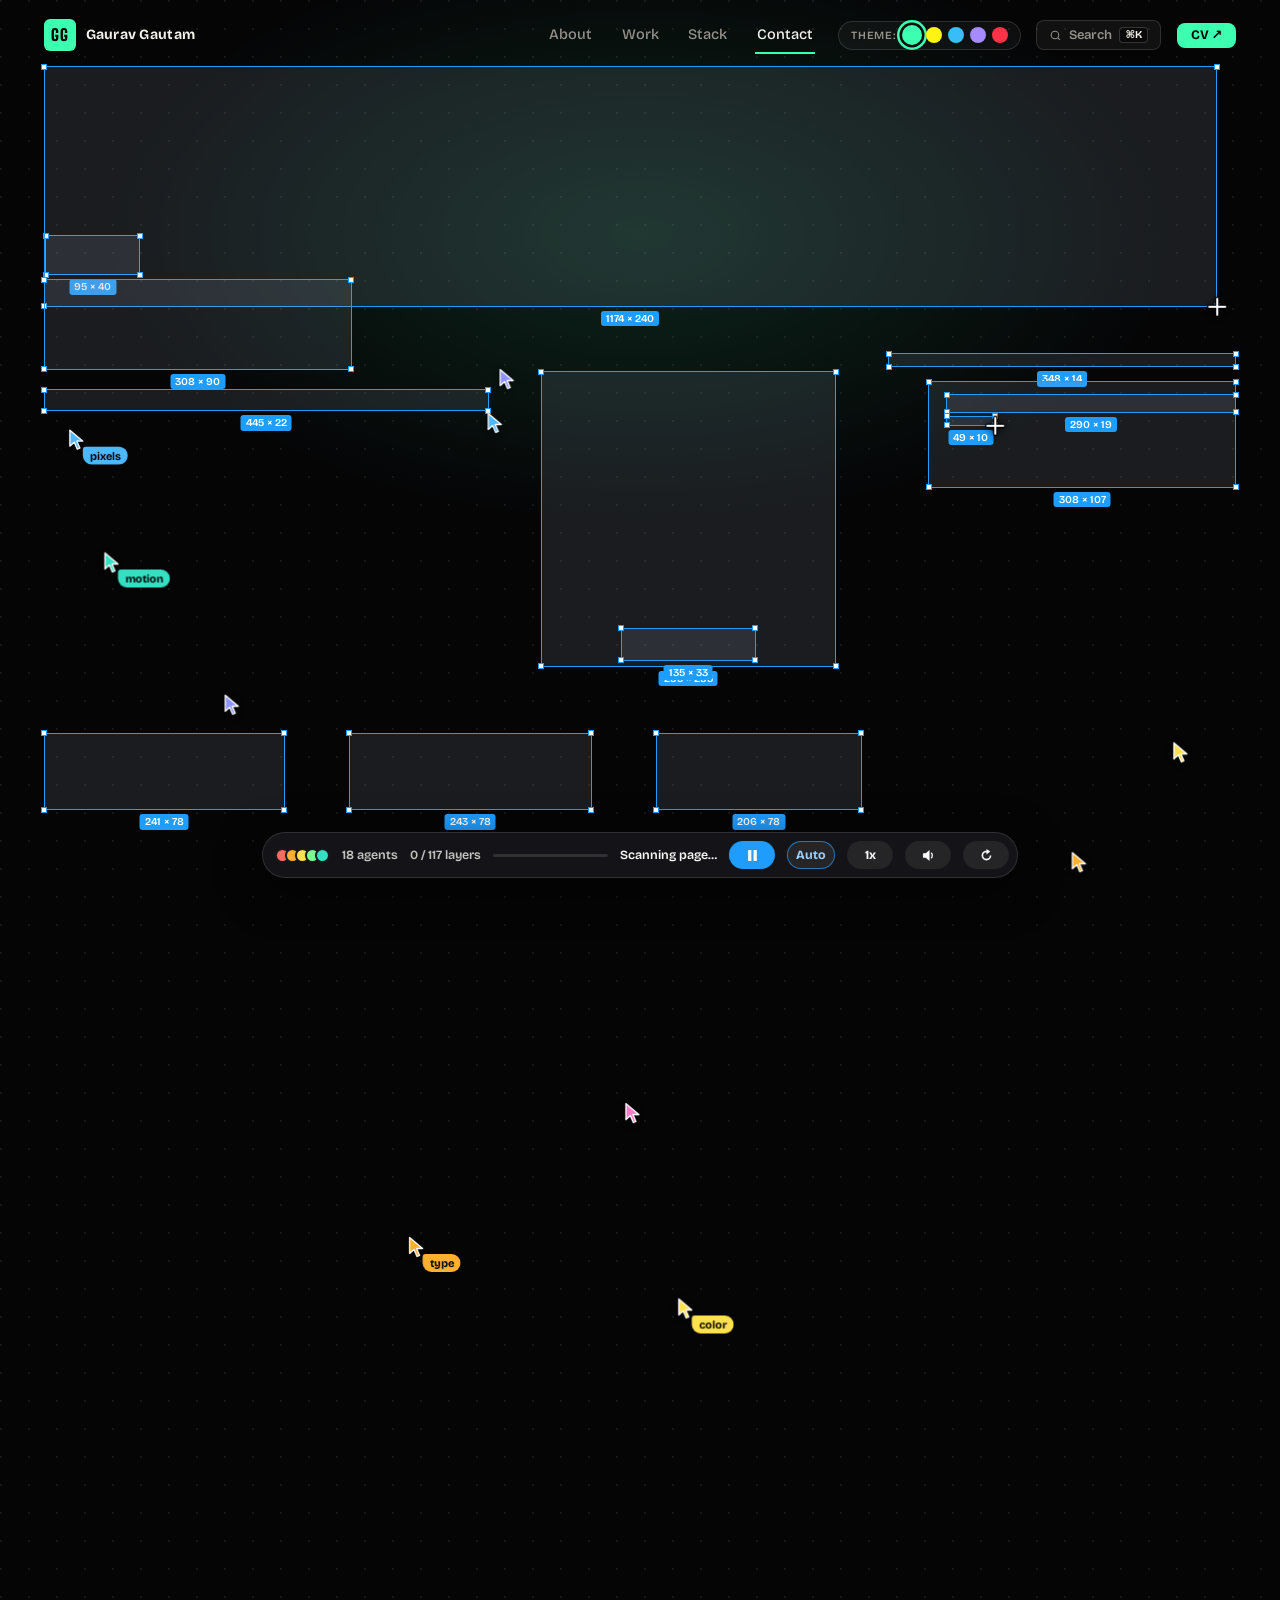
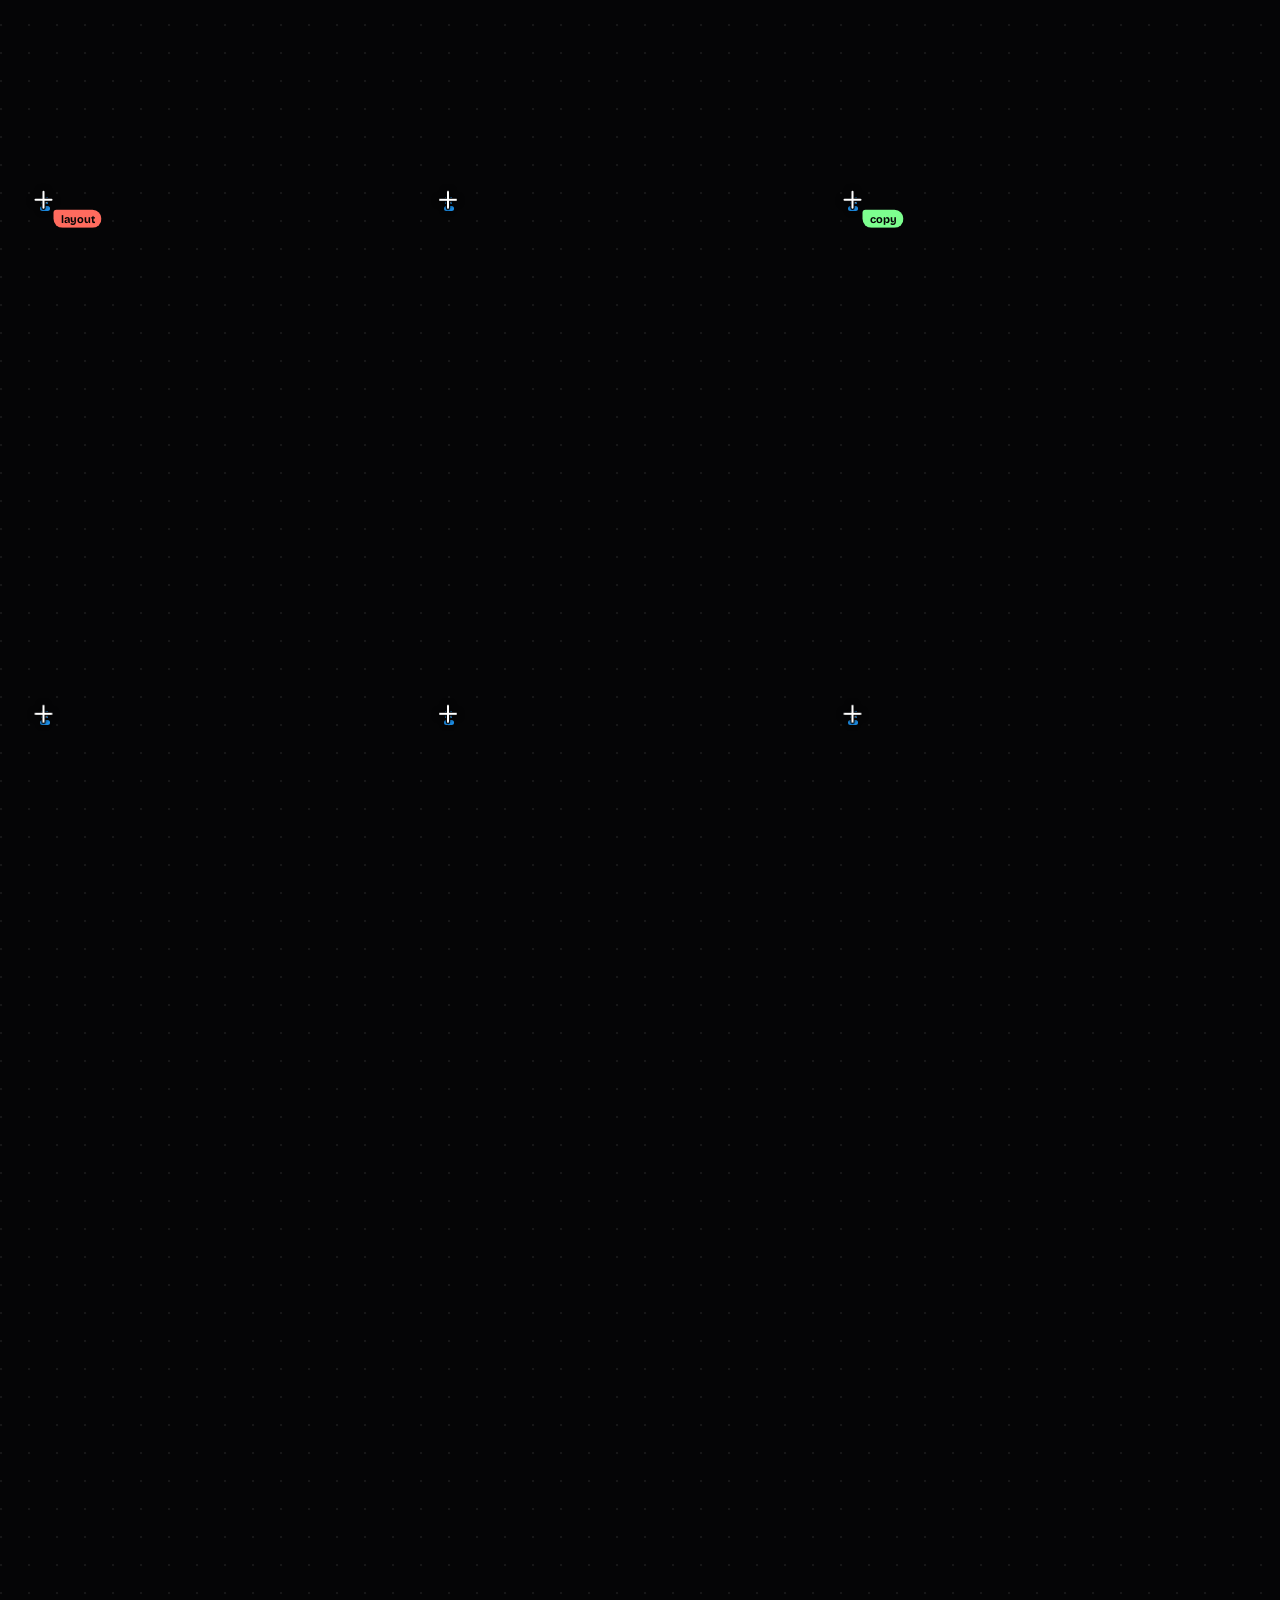
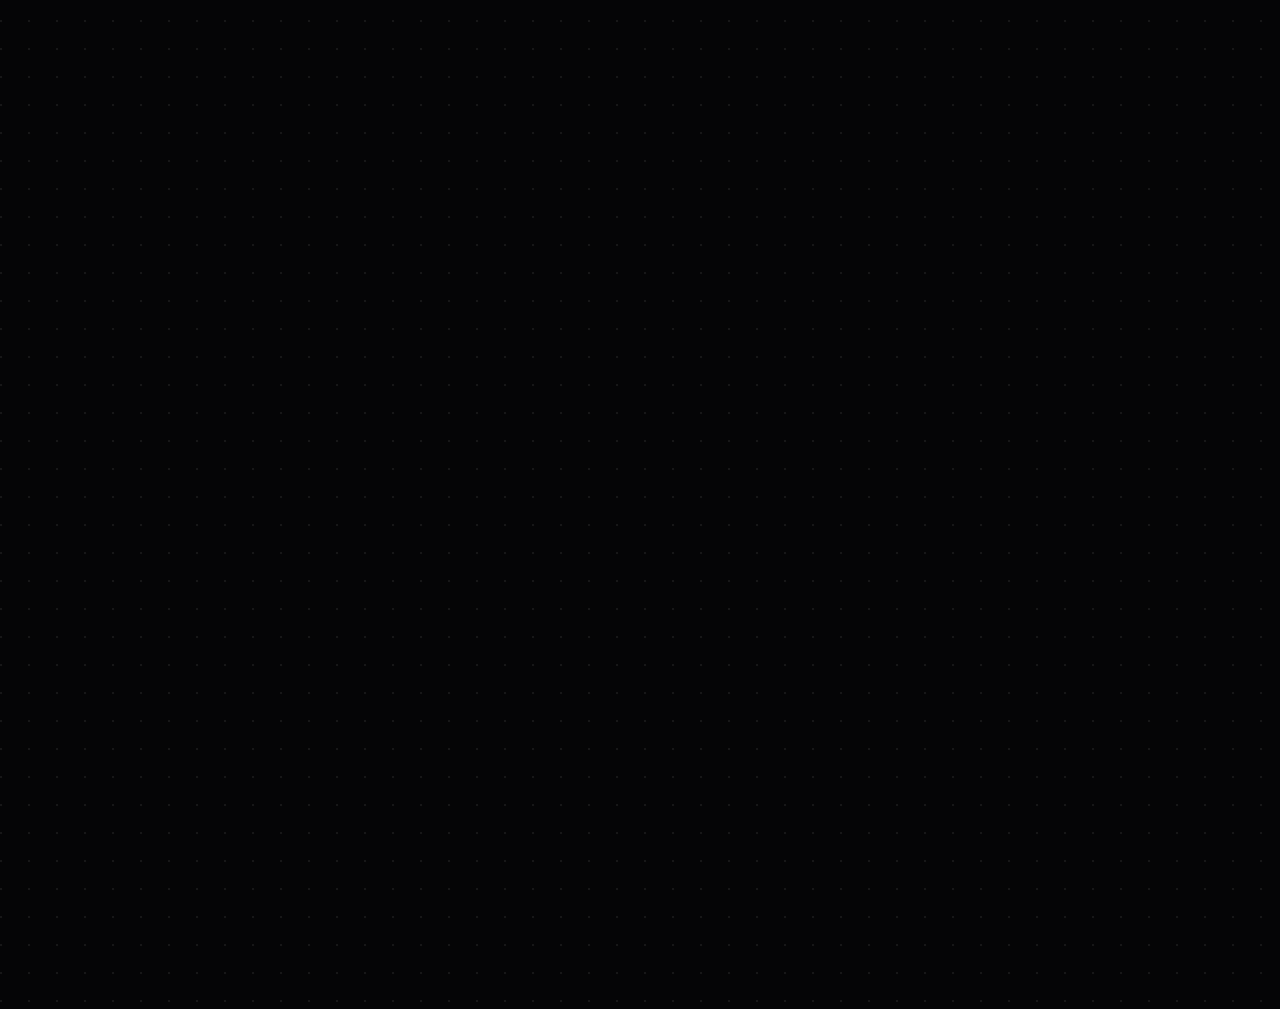
==== commit 73880179: "Attach resume PDF to navbar CV button" ====
--- a/index.html
+++ b/index.html
@@ -756,7 +756,7 @@
       </button>
 
       <!-- View CV Link -->
-      <a class="nav-cv-btn" href="https://github.com/ggthedeveloper/MyPortfolio" target="_blank" rel="noopener">CV ↗</a>
+      <a class="nav-cv-btn" href="Gaurav_Gautam_Resume.pdf" target="_blank" rel="noopener" download="Gaurav_Gautam_Resume.pdf">CV ↗</a>
 
       <!-- Mobile Hamburger -->
       <button type="button" class="nav-hamburger" id="navHamburger" aria-label="Toggle menu">
@@ -783,6 +783,7 @@
       </div>
       <div class="m-divider"></div>
       <div class="m-links-row">
+        <a href="Gaurav_Gautam_Resume.pdf" target="_blank" rel="noopener" class="btn">View CV ↗</a>
         <a href="https://github.com/ggthedeveloper" target="_blank" rel="noopener" class="btn">GitHub ↗</a>
         <a href="https://www.linkedin.com/in/ggthedeveloper" target="_blank" rel="noopener" class="btn">LinkedIn ↗</a>
         <a href="mailto:gaurav_gautam@srmuniv.edu.in" class="btn pri">Email Me</a>
@@ -1618,6 +1619,7 @@
   { title: 'Project: DrainSenseAI (Flood Susceptibility)', tag: 'Project', action: () => window.open('https://github.com/ggthedeveloper/DrainSenseAI', '_blank') },
   { title: 'Project: Smart Route Finder (OSMnx)', tag: 'Project', action: () => window.open('https://smart-route-finder-n52n.onrender.com/', '_blank') },
   { title: 'Project: Space-Shooter-3D (Three.js WebGL)', tag: 'WebGL', action: () => window.open('https://ggthedeveloper.github.io/Space-Shooter-3D/', '_blank') },
+  { title: 'View & Download Resume / CV (PDF)', tag: 'Document', action: () => window.open('Gaurav_Gautam_Resume.pdf', '_blank') },
   { title: 'Theme: Cyber Mint', tag: 'Theme', action: () => applyAccent('mint') },
   { title: 'Theme: Electric Yellow', tag: 'Theme', action: () => applyAccent('yellow') },
   { title: 'Theme: Neon Cyan', tag: 'Theme', action: () => applyAccent('cyan') },
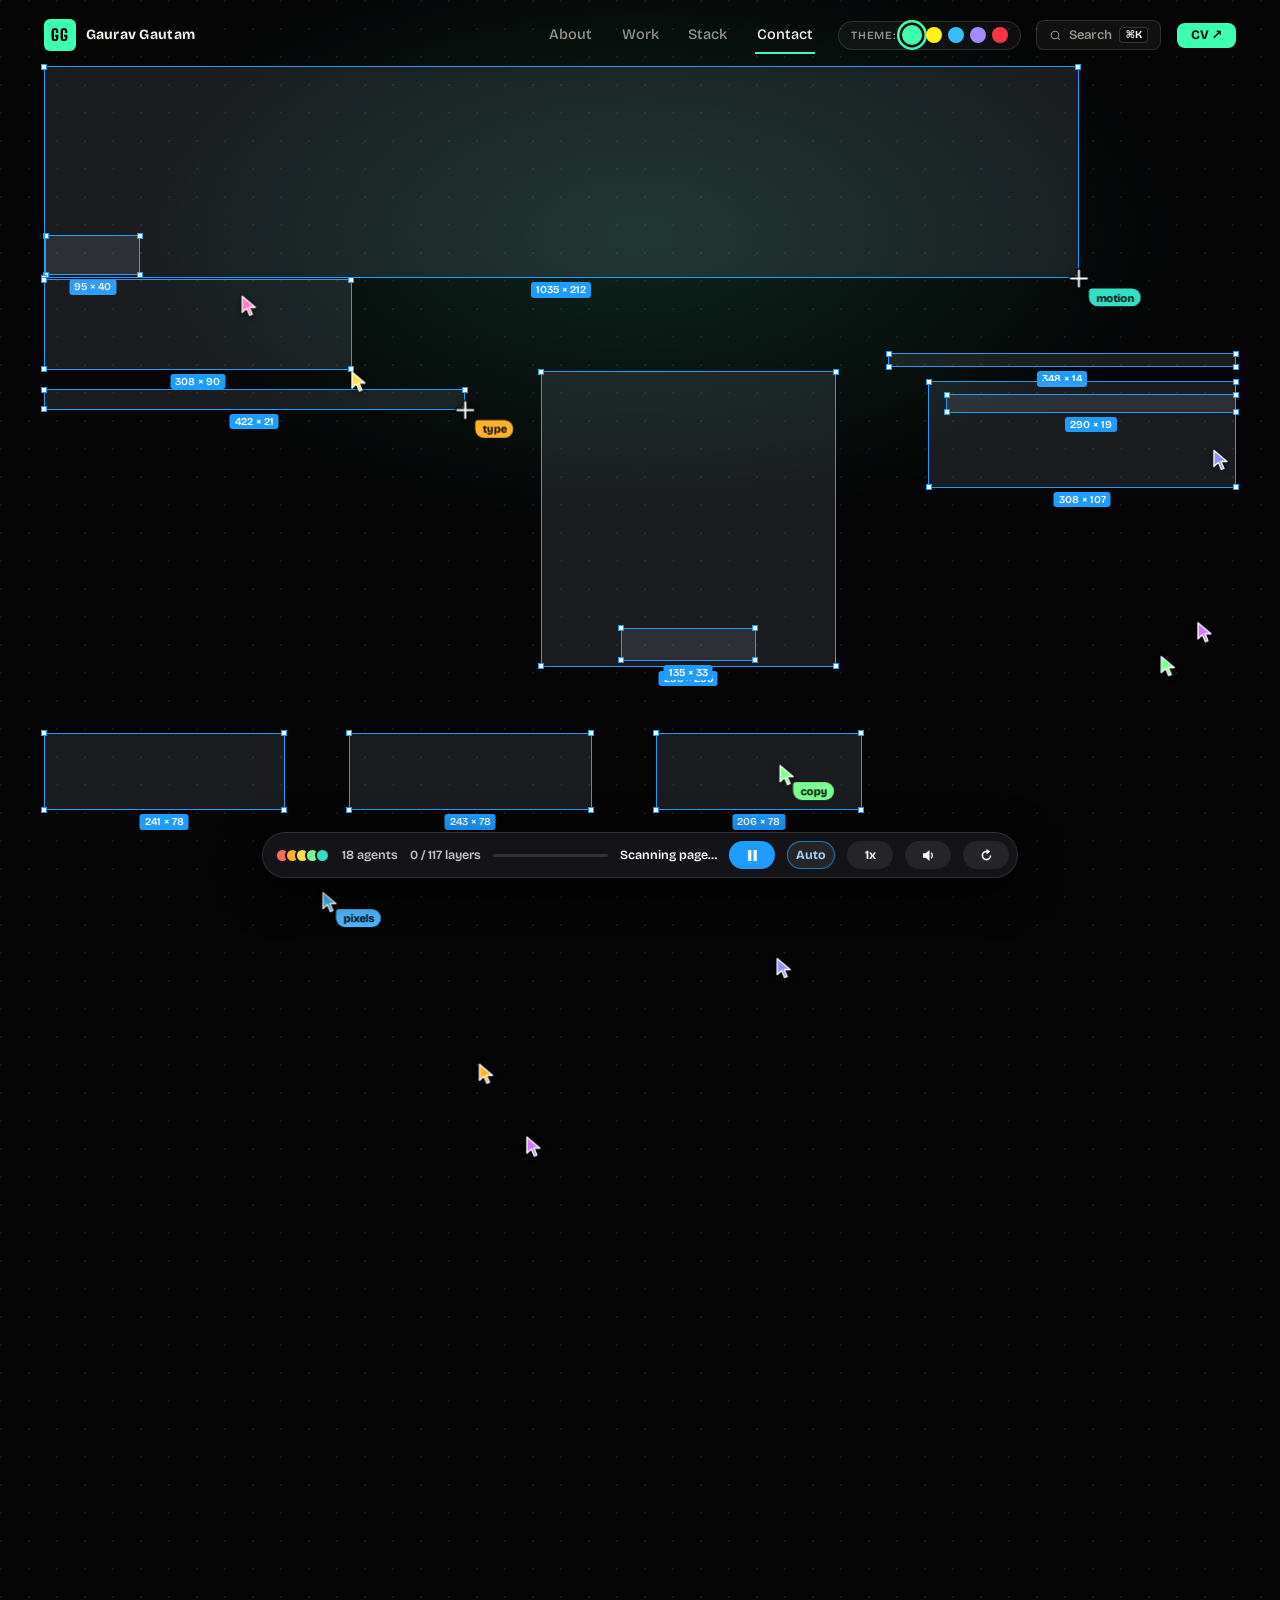
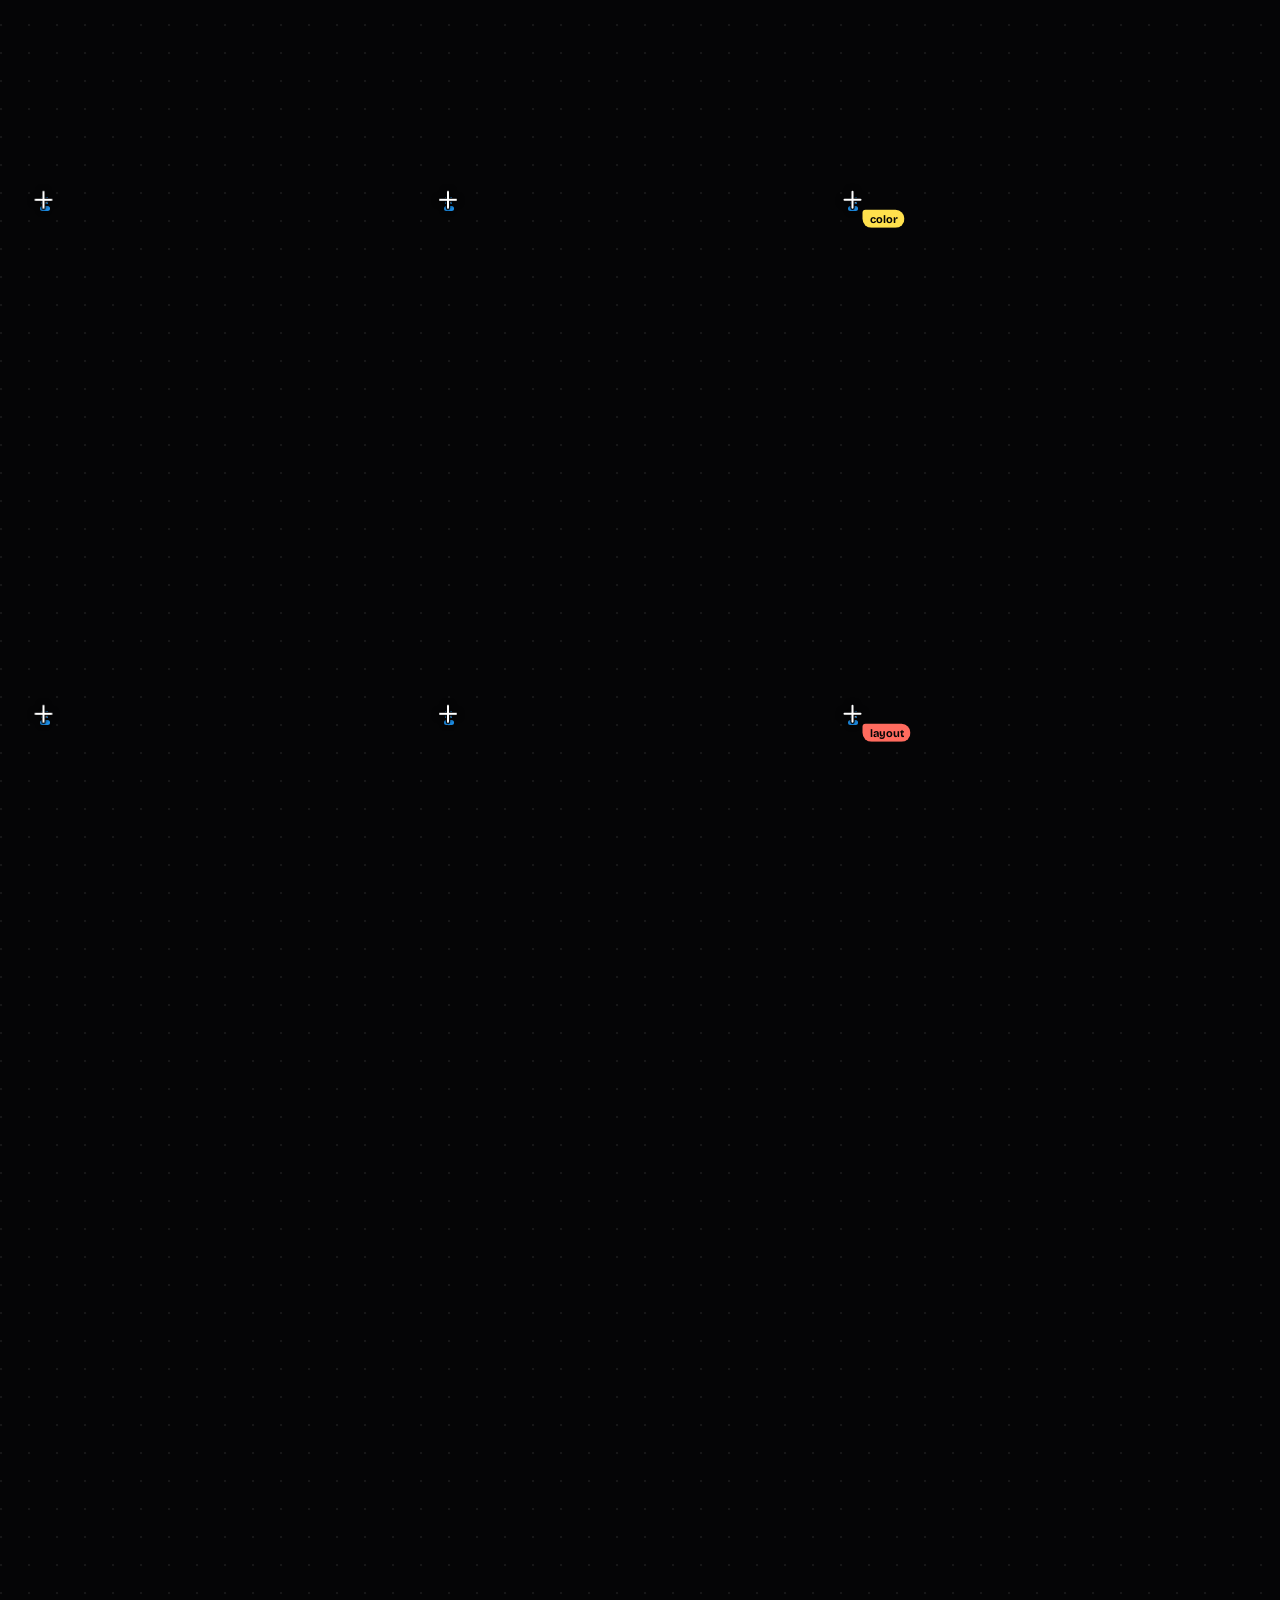
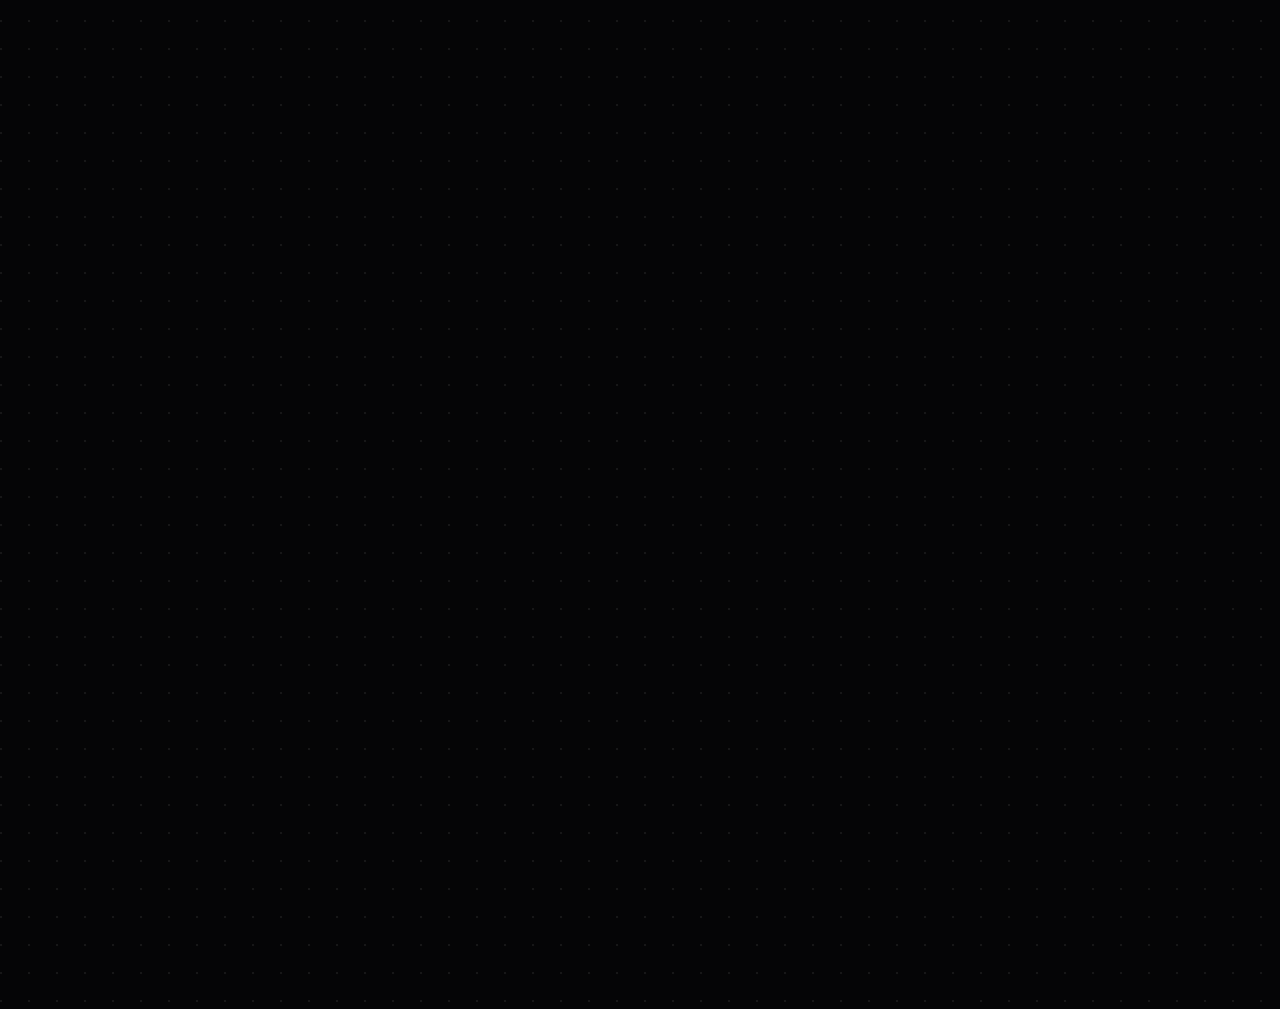
==== commit dc6d6edb: "Update index.html" ====
--- a/index.html
+++ b/index.html
@@ -1,40 +1,4 @@
 <!DOCTYPE html>
-<!--
-  ============================================================================
-  CURSOR-SWARM PORTFOLIO  ·  free template by Ravi Paribrajak
-  YouTube: Ravi Paribrajak  ·  Instagram: https://www.instagram.com/ravi_paribrajakk/
-
-  Free to use for your own portfolio. If it helps you, a shout-out or a tag
-  on Instagram makes my day. Please keep this note in the file.
-  ============================================================================
-
-  HOW TO MAKE IT YOURS (about 10 minutes)
-
-  1. Open this file in VS Code (or any text editor). It's one file: no install,
-     no build step. Double-click it to preview in your browser.
-
-  2. SETTINGS: scroll to the <script> near the bottom and edit the CFG block:
-     your Instagram / YouTube / email links, accent colour, how many cursors,
-     and the words the swarm spells at the end (finale).
-
-  3. YOUR PHOTO: put a square photo next to this file (e.g. me.jpg) and set
-     photo: 'me.jpg' in CFG.
-
-  4. YOUR TEXT: everything else is plain HTML. Use Find (Ctrl/Cmd + F) for:
-       "RAVI."            your name in the hero
-       ">RP<"             your initials (two places: top-left logo + loading chip)
-       "Ravi Paribrajak"  name in the top bar and <title>
-       "ABOUT", "WORK", "STACK", "CONTACT"   the section comments: change the
-                          bio, timeline, project cards and tools to your own.
-
-  5. Go live for free: drag the folder onto https://app.netlify.com/drop
-     or push it to GitHub Pages / Vercel.
-
-  Keys: Space start/pause · R replay · A auto-scroll · 1 / 2 / 3 speed ·
-        C change colour · M sound · H hide the control bar (for recording)
-  URL tricks: ?auto starts by itself, ?speed=2, ?agents=30, ?accent=mint
-  ============================================================================
--->
 <html lang="en" class="locked">
 <head>
 <meta charset="utf-8">
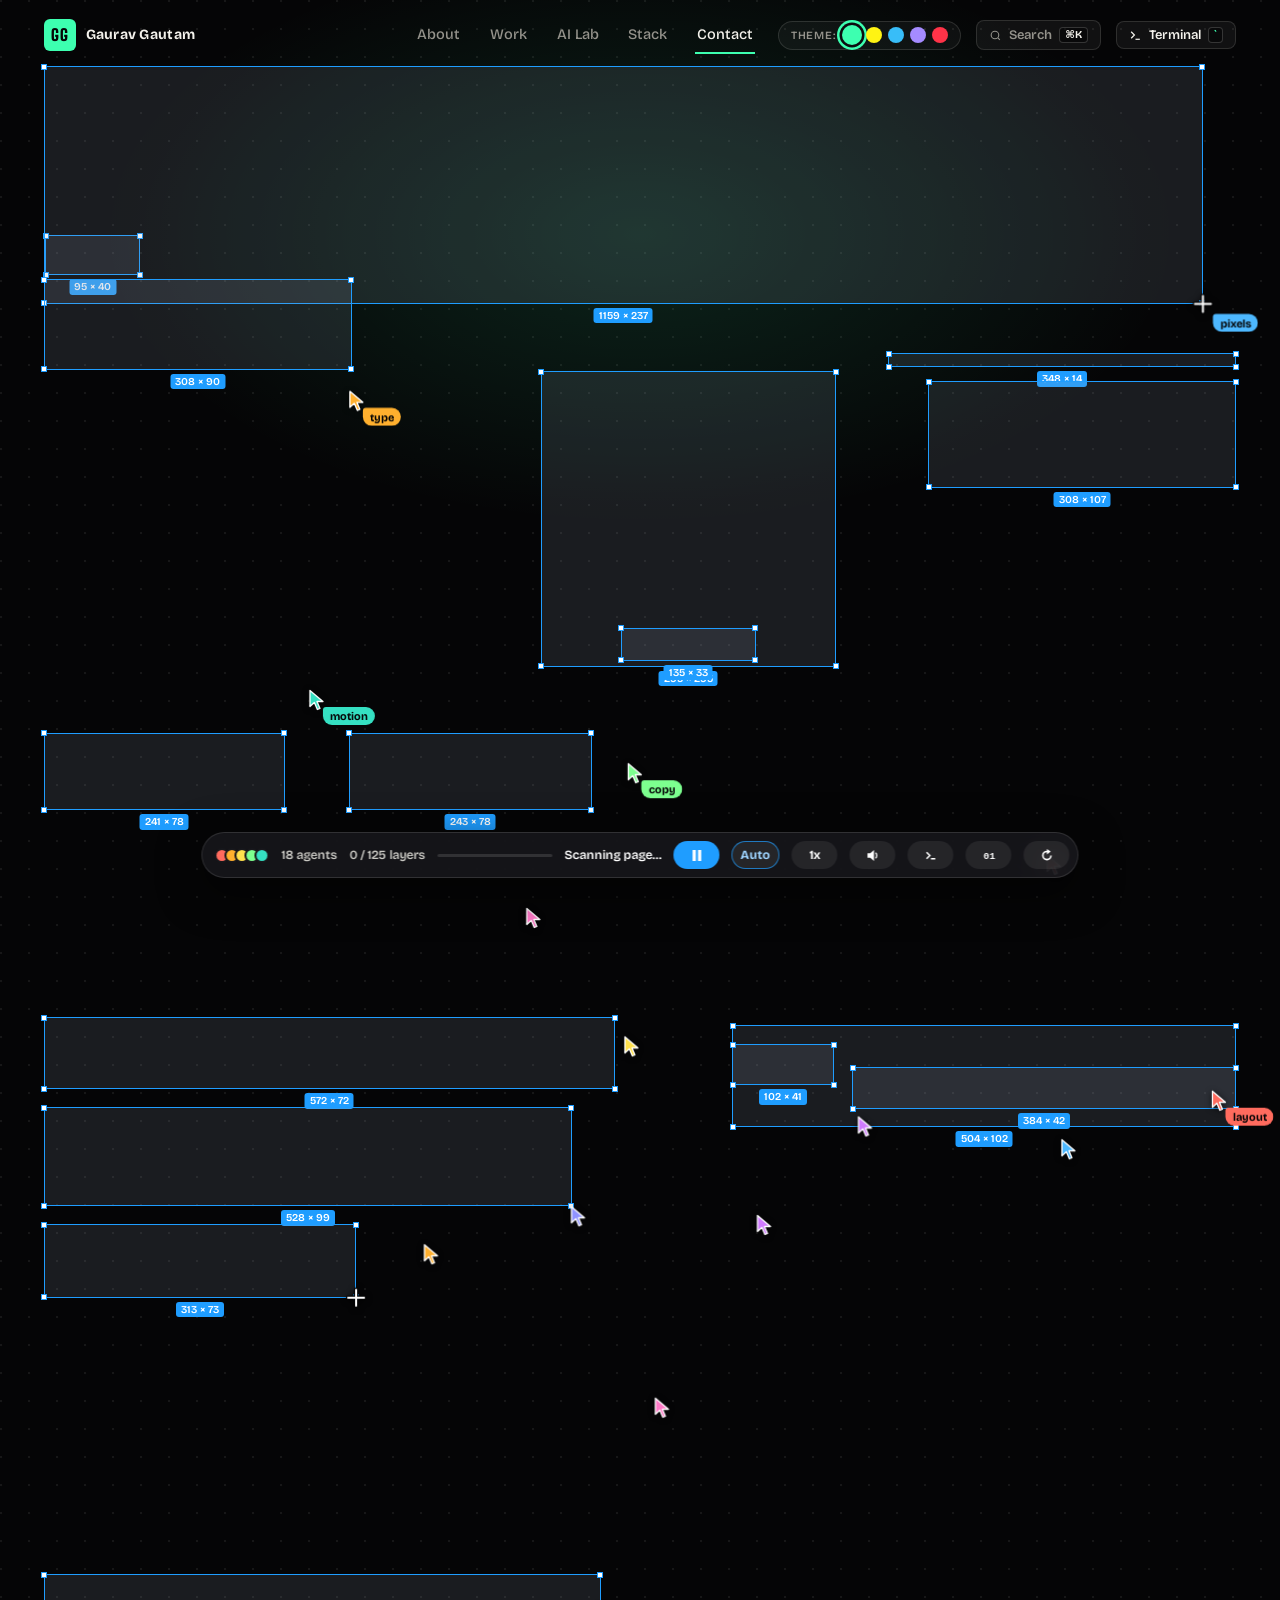
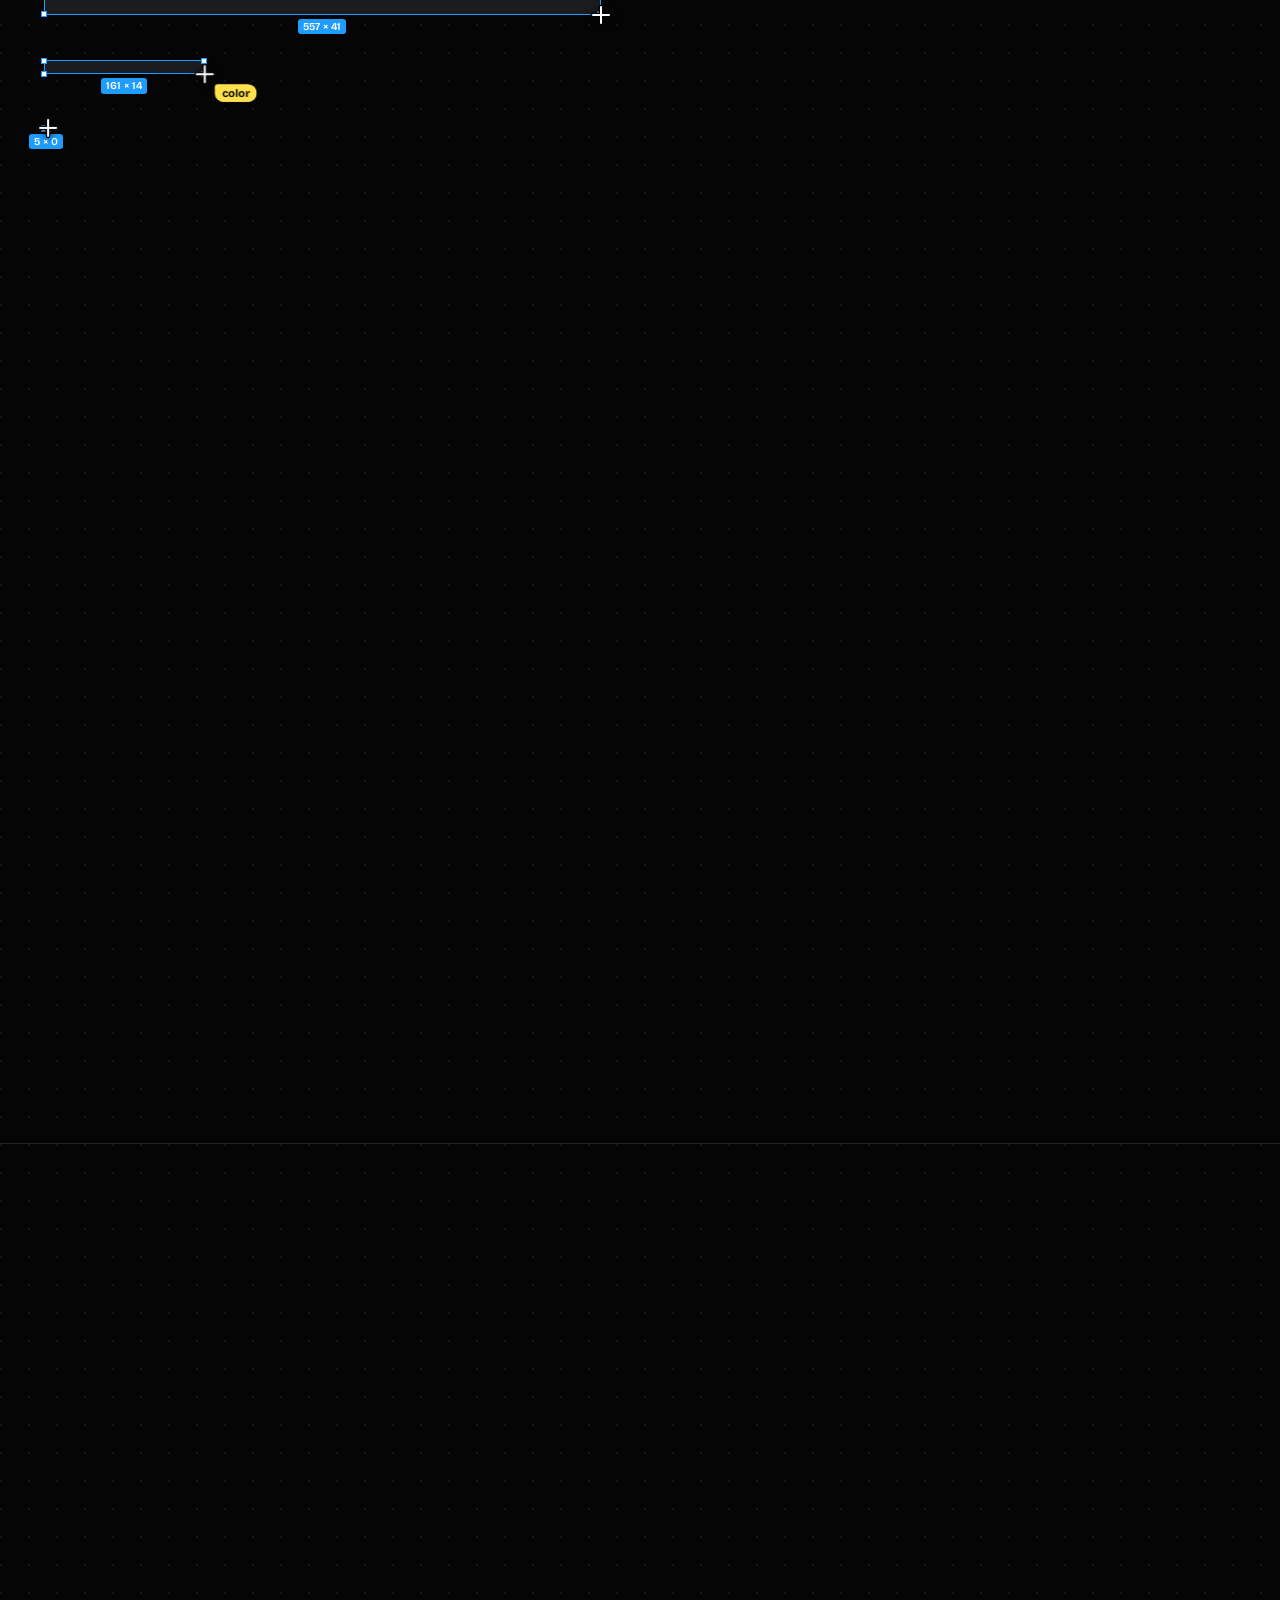
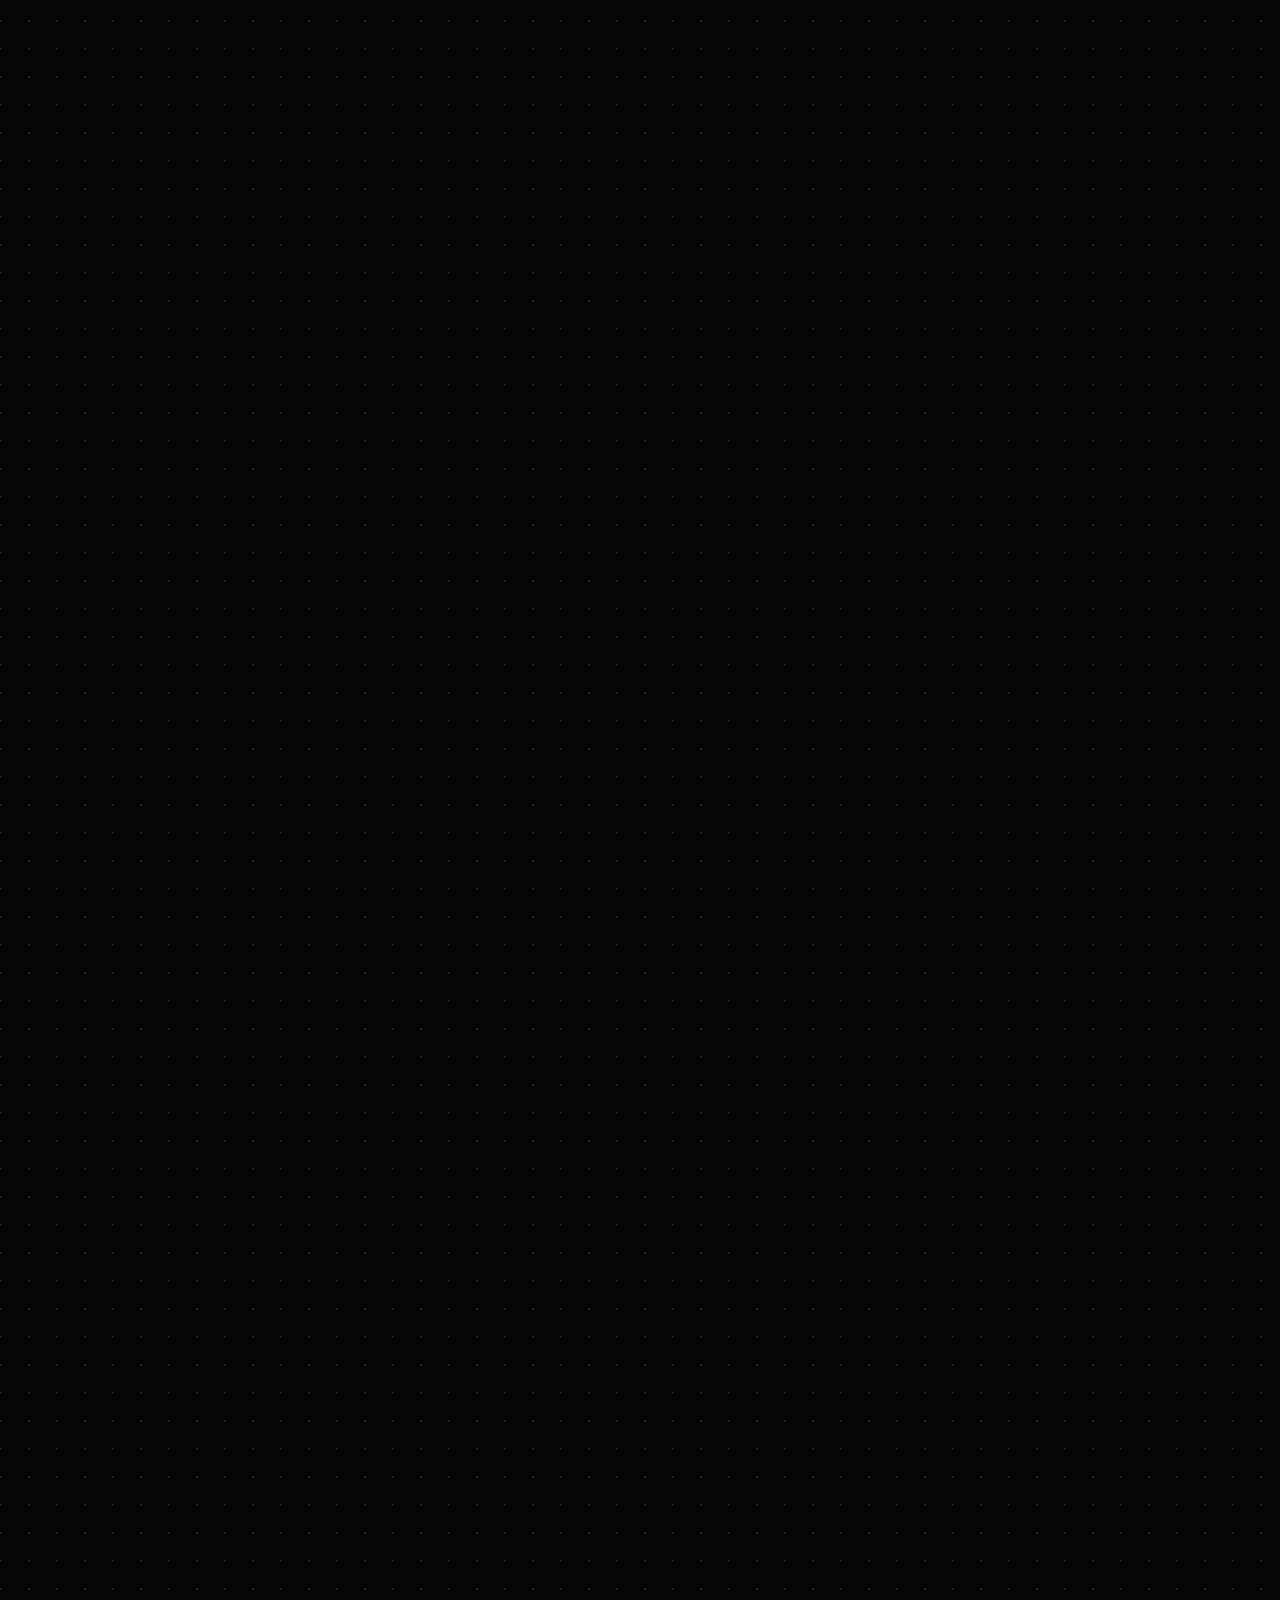
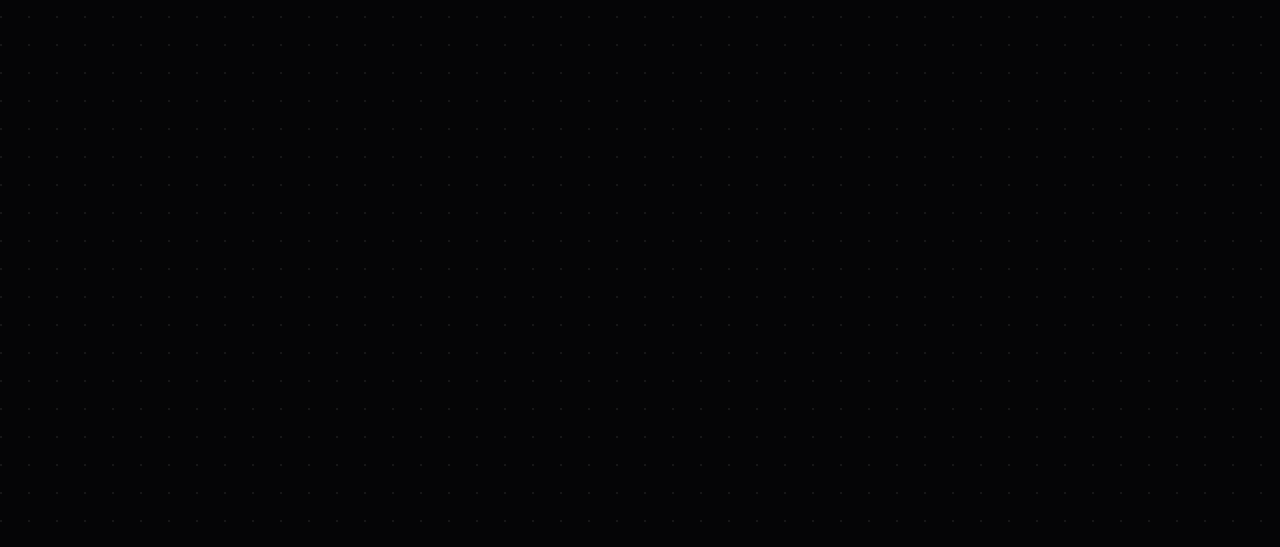
==== commit bf0a67f5: "Add interactive lab, terminal, and matrix rain, remove CV, and update contact email" ====
--- a/index.html
+++ b/index.html
@@ -350,21 +350,450 @@
   color: var(--paper);
 }
 
-/* View CV Button */
-.nav-cv-btn {
+/* Terminal Button in Nav */
+.nav-term-btn {
+  all: unset;
+  cursor: pointer;
   display: inline-flex;
   align-items: center;
+  gap: 7px;
+  padding: 5px 12px;
+  background: rgba(255, 255, 255, .05);
+  border: 1px solid var(--line);
+  border-radius: 8px;
+  font: 600 13px/1 var(--body);
+  color: var(--paper);
+  transition: background .2s, border-color .2s, transform .15s;
+}
+.nav-term-btn:hover {
+  background: rgba(255, 255, 255, .1);
+  border-color: var(--acc);
+  transform: translateY(-1px);
+}
+.nav-term-btn kbd {
+  font: 700 10.5px/1 var(--body);
+  padding: 2px 5px;
+  background: rgba(0,0,0,.45);
+  border: 1px solid rgba(255,255,255,.18);
+  border-radius: 4px;
+  color: var(--acc);
+}
+
+/* Copy Email Button */
+.copy-email-btn {
+  display: inline-flex;
+  align-items: center;
+  gap: 6px;
+  cursor: pointer;
+}
+.copy-email-btn svg {
+  flex-shrink: 0;
+}
+
+/* 3D Perspective Card Tilt */
+.card {
+  transform-style: preserve-3d;
+  transition: transform .18s ease-out, border-color .2s, box-shadow .2s;
+  will-change: transform;
+  position: relative;
+}
+.card .card-glare {
+  position: absolute;
+  inset: 0;
+  border-radius: inherit;
+  pointer-events: none;
+  opacity: 0;
+  transition: opacity .25s ease;
+  background: radial-gradient(circle at 50% 50%, color-mix(in srgb, var(--acc) 22%, transparent), transparent 70%);
+}
+.card:hover .card-glare {
+  opacity: 1;
+}
+
+/* ---------- Interactive AI Research Lab ---------- */
+.lab-sec {
+  border-top: 1px solid var(--line);
+}
+.lab-badge-row {
+  display: flex;
+  align-items: center;
+  gap: 12px;
+  margin-bottom: 12px;
+  flex-wrap: wrap;
+}
+.lab-fellowship-tag {
+  font: 600 12px/1 var(--body);
+  padding: 4px 10px;
+  border-radius: 6px;
+  background: rgba(165, 139, 255, .15);
+  border: 1px solid rgba(165, 139, 255, .3);
+  color: #c4b5fd;
+  letter-spacing: .02em;
+}
+.lab-container {
+  margin-top: 32px;
+  background: rgba(14, 14, 18, .75);
+  border: 1px solid var(--line);
+  border-radius: 16px;
+  padding: clamp(20px, 2.5vw, 36px);
+  backdrop-filter: blur(12px);
+  -webkit-backdrop-filter: blur(12px);
+  display: flex;
+  flex-direction: column;
+  gap: 24px;
+  box-shadow: 0 16px 40px rgba(0,0,0,.5);
+}
+.lab-toolbar {
+  display: flex;
+  justify-content: space-between;
+  align-items: center;
+  gap: 20px;
+  flex-wrap: wrap;
+  padding-bottom: 20px;
+  border-bottom: 1px solid rgba(255, 255, 255, .08);
+}
+.lab-strategies {
+  display: flex;
+  align-items: center;
+  gap: 8px;
+  flex-wrap: wrap;
+}
+.lab-label {
+  font-size: 12.5px;
+  color: var(--mute);
+  font-weight: 600;
+  text-transform: uppercase;
+  letter-spacing: .05em;
+  margin-right: 4px;
+}
+.lab-btn {
+  all: unset;
+  cursor: pointer;
   padding: 6px 14px;
+  border-radius: 8px;
+  font: 600 12.5px/1 var(--body);
+  background: rgba(255, 255, 255, .05);
+  border: 1px solid var(--line);
+  color: var(--mute);
+  transition: all .2s;
+}
+.lab-btn:hover {
+  background: rgba(255, 255, 255, .1);
+  color: var(--paper);
+}
+.lab-btn.active {
+  background: color-mix(in srgb, var(--acc) 18%, rgba(255,255,255,.05));
+  border-color: var(--acc);
+  color: var(--paper);
+  box-shadow: 0 0 12px color-mix(in srgb, var(--acc) 25%, transparent);
+}
+.lab-slider-wrap {
+  display: flex;
+  flex-direction: column;
+  gap: 8px;
+  min-width: 260px;
+  flex: 1;
+  max-width: 380px;
+}
+.slider-header {
+  display: flex;
+  justify-content: space-between;
+  align-items: center;
+  font-size: 12.5px;
+  color: var(--mute);
+}
+.slider-val {
+  font-weight: 700;
+  color: var(--acc);
+  font-family: monospace;
+  font-size: 14px;
+}
+.lab-slider-wrap input[type="range"] {
+  -webkit-appearance: none;
+  appearance: none;
+  width: 100%;
+  height: 6px;
+  background: rgba(255, 255, 255, .12);
+  border-radius: 4px;
+  outline: none;
+  cursor: pointer;
+}
+.lab-slider-wrap input[type="range"]::-webkit-slider-thumb {
+  -webkit-appearance: none;
+  width: 18px;
+  height: 18px;
+  border-radius: 50%;
   background: var(--acc);
-  color: var(--on-acc) !important;
-  font: 700 13px/1 var(--body);
+  cursor: pointer;
+  border: 2px solid #050506;
+  box-shadow: 0 0 10px var(--acc);
+  transition: transform .15s;
+}
+.lab-slider-wrap input[type="range"]::-webkit-slider-thumb:hover {
+  transform: scale(1.2);
+}
+
+/* Telemetry Grid */
+.lab-telemetry {
+  display: grid;
+  grid-template-columns: repeat(auto-fit, minmax(180px, 1fr));
+  gap: 16px;
+}
+.lab-stat-box {
+  background: rgba(255, 255, 255, .03);
+  border: 1px solid rgba(255, 255, 255, .06);
+  border-radius: 12px;
+  padding: 16px;
+  display: flex;
+  flex-direction: column;
+  gap: 4px;
+  position: relative;
+  overflow: hidden;
+  transition: border-color .2s;
+}
+.lab-stat-box:hover {
+  border-color: rgba(255, 255, 255, .15);
+}
+.lab-stat-box .stat-lbl {
+  font-size: 11.5px;
+  color: var(--mute);
+  text-transform: uppercase;
+  letter-spacing: .05em;
+  font-weight: 600;
+}
+.lab-stat-box .stat-num {
+  font: 700 clamp(22px, 2.2vw, 28px)/1.1 var(--display);
+  color: var(--paper);
+  letter-spacing: .02em;
+}
+.lab-stat-box .stat-sub {
+  font-size: 11px;
+  color: var(--mute);
+  opacity: .8;
+}
+
+/* Matrix Topology */
+.lab-matrix-wrap {
+  display: grid;
+  grid-template-columns: 1fr 1fr;
+  gap: 20px;
+}
+@media (max-width: 860px) {
+  .lab-matrix-wrap { grid-template-columns: 1fr; }
+}
+.matrix-col {
+  background: rgba(0, 0, 0, .35);
+  border: 1px solid rgba(255, 255, 255, .06);
+  border-radius: 12px;
+  padding: 18px;
+  display: flex;
+  flex-direction: column;
+  gap: 14px;
+}
+.matrix-title {
+  display: flex;
+  justify-content: space-between;
+  align-items: center;
+  font-size: 12.5px;
+  font-weight: 600;
+  color: var(--paper);
+}
+.matrix-counter {
+  font-size: 11.5px;
+  color: var(--acc);
+  font-family: monospace;
+}
+.matrix-grid {
+  display: grid;
+  gap: 8px;
+}
+.heads-grid {
+  grid-template-columns: repeat(4, 1fr);
+}
+.mlp-grid {
+  grid-template-columns: repeat(4, 1fr);
+}
+.matrix-cell {
+  background: rgba(255, 255, 255, .04);
+  border: 1px solid rgba(255, 255, 255, .08);
   border-radius: 8px;
-  text-decoration: none;
-  transition: transform .18s, filter .2s;
-}
-.nav-cv-btn:hover {
-  transform: translateY(-1px);
-  filter: brightness(1.1);
+  padding: 10px 8px;
+  text-align: center;
+  font-family: ui-monospace, monospace;
+  font-size: 11px;
+  font-weight: 700;
+  display: flex;
+  flex-direction: column;
+  align-items: center;
+  gap: 4px;
+  transition: all .25s ease;
+}
+.matrix-cell.active {
+  background: color-mix(in srgb, var(--acc) 16%, rgba(255,255,255,.03));
+  border-color: var(--acc);
+  color: var(--paper);
+  box-shadow: inset 0 0 10px color-mix(in srgb, var(--acc) 20%, transparent);
+}
+.matrix-cell.pruned {
+  opacity: .32;
+  border-color: rgba(255, 255, 255, .04);
+  color: var(--mute);
+  text-decoration: line-through;
+  transform: scale(.95);
+}
+.cell-badge {
+  font-size: 9px;
+  padding: 1px 5px;
+  border-radius: 4px;
+  background: rgba(0, 0, 0, .4);
+  color: var(--acc);
+}
+.matrix-cell.pruned .cell-badge {
+  color: #ff5f56;
+}
+.lab-footer-note {
+  font-size: 12.5px;
+  color: var(--mute);
+  padding: 12px 16px;
+  background: rgba(255, 255, 255, .03);
+  border-left: 3px solid var(--acc);
+  border-radius: 0 8px 8px 0;
+  line-height: 1.5;
+}
+
+/* Quake-style Terminal Modal */
+.term-modal {
+  display: none;
+  position: fixed;
+  inset: 0;
+  background: rgba(5, 5, 8, .82);
+  backdrop-filter: blur(14px);
+  -webkit-backdrop-filter: blur(14px);
+  z-index: 100;
+  padding: clamp(16px, 4vw, 40px);
+  align-items: center;
+  justify-content: center;
+  box-sizing: border-box;
+}
+.term-modal.open {
+  display: flex;
+  animation: fadeIn .2s ease;
+}
+.term-window {
+  width: 100%;
+  max-width: 820px;
+  height: min(580px, 86vh);
+  background: #09090d;
+  border: 1px solid color-mix(in srgb, var(--acc) 45%, rgba(255, 255, 255, .15));
+  border-radius: 12px;
+  box-shadow: 0 24px 70px rgba(0,0,0,.9), 0 0 35px color-mix(in srgb, var(--acc) 15%, transparent);
+  display: flex;
+  flex-direction: column;
+  overflow: hidden;
+  font-family: ui-monospace, SFMono-Regular, Menlo, Monaco, Consolas, monospace;
+}
+.term-header {
+  display: flex;
+  align-items: center;
+  justify-content: space-between;
+  padding: 11px 16px;
+  background: #111116;
+  border-bottom: 1px solid rgba(255, 255, 255, .08);
+  font-size: 12px;
+  color: var(--mute);
+  user-select: none;
+}
+.term-dots {
+  display: flex;
+  gap: 7px;
+}
+.term-dot {
+  width: 11px;
+  height: 11px;
+  border-radius: 50%;
+  cursor: pointer;
+  border: none;
+}
+.term-dot.red { background: #ff5f56; }
+.term-dot.yellow { background: #ffbd2e; }
+.term-dot.green { background: #27c93f; }
+.term-body {
+  flex: 1;
+  padding: 18px;
+  overflow-y: auto;
+  font-size: 13.5px;
+  line-height: 1.6;
+  color: #e2e2e8;
+  display: flex;
+  flex-direction: column;
+  scrollbar-width: thin;
+  scrollbar-color: #24242c #09090d;
+}
+.term-log {
+  white-space: pre-wrap;
+  word-break: break-word;
+  margin-bottom: 8px;
+}
+.term-prompt-row {
+  display: flex;
+  align-items: center;
+  gap: 10px;
+}
+.term-prompt-label {
+  color: var(--acc);
+  font-weight: 700;
+  white-space: nowrap;
+}
+.term-input {
+  flex: 1;
+  background: transparent;
+  border: none;
+  outline: none;
+  color: #fff;
+  font-family: inherit;
+  font-size: inherit;
+  caret-color: var(--acc);
+}
+
+/* Fullscreen Matrix Rain Canvas */
+#matrixCanvas {
+  position: fixed;
+  inset: 0;
+  width: 100vw;
+  height: 100vh;
+  pointer-events: none;
+  z-index: 35;
+  opacity: 0;
+  transition: opacity .5s ease;
+}
+#matrixCanvas.active {
+  opacity: 0.35;
+}
+
+/* Toast Notifications */
+.toast-msg {
+  position: fixed;
+  bottom: 28px;
+  right: 28px;
+  background: #121217;
+  color: #fff;
+  border: 1px solid var(--acc);
+  padding: 12px 20px;
+  border-radius: 10px;
+  font: 600 13.5px/1.3 var(--body);
+  box-shadow: 0 16px 36px rgba(0,0,0,.6), 0 0 20px color-mix(in srgb, var(--acc) 25%, transparent);
+  z-index: 9999;
+  display: flex;
+  align-items: center;
+  gap: 10px;
+  transform: translateY(80px);
+  opacity: 0;
+  pointer-events: none;
+  transition: transform .3s cubic-bezier(.16, 1, .3, 1), opacity .25s ease;
+}
+.toast-msg.show {
+  transform: translateY(0);
+  opacity: 1;
 }
 
 /* Mobile Hamburger Toggle */
@@ -655,7 +1084,7 @@
   .nav-cmd-btn, .nav-theme .theme-label { display: none; }
 }
 @media (max-width: 760px) {
-  .nav-links, .nav-cv-btn, .nav-theme { display: none !important; }
+  .nav-links, .nav-term-btn, .nav-theme { display: none !important; }
   .nav-hamburger { display: flex; }
   .mobile-drawer { display: flex; }
   .hero {
@@ -695,6 +1124,7 @@
     <nav class="nav-links">
       <a href="#about" class="nav-link">About</a>
       <a href="#work" class="nav-link">Work</a>
+      <a href="#lab" class="nav-link">AI Lab</a>
       <a href="#stack" class="nav-link">Stack</a>
       <a href="#contact" class="nav-link">Contact</a>
     </nav>
@@ -719,8 +1149,12 @@
         <kbd>⌘K</kbd>
       </button>
 
-      <!-- View CV Link -->
-      <a class="nav-cv-btn" href="Gaurav_Gautam_Resume.pdf" target="_blank" rel="noopener" download="Gaurav_Gautam_Resume.pdf">CV ↗</a>
+      <!-- Interactive Terminal -->
+      <button type="button" class="nav-term-btn" id="openTermBtn" title="Interactive Terminal (` or ~)">
+        <svg viewBox="0 0 24 24" width="13" height="13" fill="none" stroke="currentColor" stroke-width="2.2"><polyline points="4 17 10 11 4 5"/><line x1="12" y1="19" x2="20" y2="19"/></svg>
+        <span>Terminal</span>
+        <kbd>`</kbd>
+      </button>
 
       <!-- Mobile Hamburger -->
       <button type="button" class="nav-hamburger" id="navHamburger" aria-label="Toggle menu">
@@ -734,6 +1168,7 @@
     <div class="mobile-drawer-inner">
       <a href="#about" class="m-link">About</a>
       <a href="#work" class="m-link">Work &amp; Projects</a>
+      <a href="#lab" class="m-link">AI Research Lab</a>
       <a href="#stack" class="m-link">Tech Stack</a>
       <a href="#contact" class="m-link">Contact</a>
       <div class="m-divider"></div>
@@ -747,10 +1182,11 @@
       </div>
       <div class="m-divider"></div>
       <div class="m-links-row">
-        <a href="Gaurav_Gautam_Resume.pdf" target="_blank" rel="noopener" class="btn">View CV ↗</a>
+        <button type="button" class="btn" id="mOpenTermBtn">>_ Terminal</button>
+        <button type="button" class="btn copy-email-btn" id="mCopyEmailBtn">Copy Email</button>
         <a href="https://github.com/ggthedeveloper" target="_blank" rel="noopener" class="btn">GitHub ↗</a>
         <a href="https://www.linkedin.com/in/ggthedeveloper" target="_blank" rel="noopener" class="btn">LinkedIn ↗</a>
-        <a href="mailto:gaurav_gautam@srmuniv.edu.in" class="btn pri">Email Me</a>
+        <a href="mailto:ggraipurchor@gmail.com" class="btn pri">Email Me</a>
       </div>
     </div>
   </div>
@@ -764,6 +1200,11 @@
     <p class="lede" data-b="text">I build <b>machine learning systems, deep learning compression pipelines and cloud microservices</b>. Undergraduate researcher at SRM-AP (CGPA 9.49) &amp; IIT Bhubaneswar Fellow.</p>
     <div class="actions">
       <a class="btn pri" href="#work" data-b="box">See the work</a>
+      <a class="btn" href="#lab" data-b="box">AI Lab 🔬</a>
+      <button type="button" class="btn copy-email-btn" id="heroCopyEmailBtn" data-b="box" title="Click to copy ggraipurchor@gmail.com">
+        <svg viewBox="0 0 24 24" width="14" height="14" fill="none" stroke="currentColor" stroke-width="2"><rect width="14" height="14" x="8" y="8" rx="2" ry="2"/><path d="M4 16c-1.1 0-2-.9-2-2V4c0-1.1.9-2 2-2h10c1.1 0 2 .9 2 2"/></svg>
+        <span>Copy Email</span>
+      </button>
       <a class="btn" data-link="github" href="https://github.com/ggthedeveloper" data-b="box">Explore GitHub</a>
     </div>
   </div>
@@ -827,6 +1268,7 @@
   <div class="cards">
     <!-- Project 1: VarshaPurvanumanAI -->
     <article class="card" data-category="ai" data-block data-b="box">
+      <div class="card-glare"></div>
       <div class="thumb" data-b="box"><svg viewBox="0 0 320 180">
         <defs>
           <linearGradient id="gV" x1="0" y1="0" x2="1" y2="1"><stop offset="0%" stop-color="#3dffb0" stop-opacity=".4"/><stop offset="100%" stop-color="#050506"/></linearGradient>
@@ -852,6 +1294,7 @@
 
     <!-- Project 2: RailSamanvayAI -->
     <article class="card" data-category="systems" data-block data-b="box">
+      <div class="card-glare"></div>
       <div class="thumb" data-b="box"><svg viewBox="0 0 320 180">
         <defs>
           <linearGradient id="gR" x1="0" y1="0" x2="1" y2="1"><stop offset="0%" stop-color="#fff313" stop-opacity=".35"/><stop offset="100%" stop-color="#050506"/></linearGradient>
@@ -875,6 +1318,7 @@
 
     <!-- Project 3: Transformer Compression -->
     <article class="card" data-category="ai" data-block data-b="box">
+      <div class="card-glare"></div>
       <div class="thumb" data-b="box"><svg viewBox="0 0 320 180">
         <defs>
           <linearGradient id="gT" x1="0" y1="0" x2="1" y2="1"><stop offset="0%" stop-color="#a58bff" stop-opacity=".4"/><stop offset="100%" stop-color="#050506"/></linearGradient>
@@ -899,6 +1343,7 @@
 
     <!-- Project 4: DrainSenseAI -->
     <article class="card" data-category="ai" data-block data-b="box">
+      <div class="card-glare"></div>
       <div class="thumb" data-b="box"><svg viewBox="0 0 320 180">
         <defs>
           <linearGradient id="gD" x1="0" y1="0" x2="1" y2="1"><stop offset="0%" stop-color="#38bdf8" stop-opacity=".35"/><stop offset="100%" stop-color="#050506"/></linearGradient>
@@ -923,6 +1368,7 @@
 
     <!-- Project 5: Smart Route Finder -->
     <article class="card" data-category="web" data-block data-b="box">
+      <div class="card-glare"></div>
       <div class="thumb" data-b="box"><svg viewBox="0 0 320 180">
         <defs>
           <linearGradient id="gS" x1="0" y1="0" x2="1" y2="1"><stop offset="0%" stop-color="#ff6b5e" stop-opacity=".35"/><stop offset="100%" stop-color="#050506"/></linearGradient>
@@ -945,6 +1391,7 @@
 
     <!-- Project 6: Space-Shooter-3D -->
     <article class="card" data-category="web" data-block data-b="box">
+      <div class="card-glare"></div>
       <div class="thumb" data-b="box"><svg viewBox="0 0 320 180">
         <defs>
           <linearGradient id="gSp" x1="0" y1="0" x2="1" y2="1"><stop offset="0%" stop-color="#3dffb0" stop-opacity=".4"/><stop offset="100%" stop-color="#050506"/></linearGradient>
@@ -966,6 +1413,85 @@
   </div>
 </section>
 
+<!-- ================= AI RESEARCH LAB ================= -->
+<section class="sec lab-sec" id="lab">
+  <div data-block>
+    <div class="lab-badge-row">
+      <span class="kind hw" data-b="box">Interactive Research Lab</span>
+      <span class="lab-fellowship-tag" data-b="box">IIT Bhubaneswar · Efficient AI Lab</span>
+    </div>
+    <h2 class="h" data-b="text">Transformer Compression &amp; Pruning Simulator</h2>
+    <p class="sub" data-b="text">Interactive in-browser simulation of <b>CoFi Structured Pruning</b> and <b>QA-LoRA (4-bit INT4) Quantization</b>. Adjust the compression target to prune attention heads, intermediate MLP channels, and observe benchmark accuracy retention (&gt;95%).</p>
+  </div>
+
+  <div class="lab-container" data-block data-b="box">
+    <!-- Lab Control Bar -->
+    <div class="lab-toolbar">
+      <div class="lab-strategies">
+        <span class="lab-label">Strategy:</span>
+        <button type="button" class="lab-btn active" data-prune-strategy="cofi">CoFi Joint (Heads+MLP)</button>
+        <button type="button" class="lab-btn" data-prune-strategy="qalora">QA-LoRA (4-bit INT4)</button>
+        <button type="button" class="lab-btn" data-prune-strategy="heads">Attention Heads Only</button>
+        <button type="button" class="lab-btn" data-prune-strategy="magnitude">Magnitude Baseline</button>
+      </div>
+
+      <div class="lab-slider-wrap">
+        <div class="slider-header">
+          <label for="labSparsitySlider">Sparsity Target (Compression Ratio):</label>
+          <span class="slider-val" id="labSparsityVal">40%</span>
+        </div>
+        <input type="range" id="labSparsitySlider" min="0" max="80" step="5" value="40" aria-label="Sparsity Target">
+      </div>
+    </div>
+
+    <!-- Live Telemetry Stats Grid -->
+    <div class="lab-telemetry">
+      <div class="lab-stat-box">
+        <span class="stat-lbl">Retained Accuracy</span>
+        <strong class="stat-num" id="labAccuracyVal">96.8%</strong>
+        <span class="stat-sub">&gt;95% benchmark baseline preserved</span>
+      </div>
+      <div class="lab-stat-box">
+        <span class="stat-lbl">Active Parameters</span>
+        <strong class="stat-num" id="labParamsVal">75.0M</strong>
+        <span class="stat-sub">From 125M BERT base</span>
+      </div>
+      <div class="lab-stat-box">
+        <span class="stat-lbl">VRAM Footprint</span>
+        <strong class="stat-num" id="labVramVal">260 MB</strong>
+        <span class="stat-sub">Memory savings</span>
+      </div>
+      <div class="lab-stat-box">
+        <span class="stat-lbl">Inference Latency</span>
+        <strong class="stat-num" id="labLatencyVal">16 ms</strong>
+        <span class="stat-sub">~1.75× FLOP speedup</span>
+      </div>
+    </div>
+
+    <!-- Live Architecture Topology Matrix -->
+    <div class="lab-matrix-wrap">
+      <div class="matrix-col">
+        <div class="matrix-title">
+          <span>Multi-Head Attention Layers (12 Heads)</span>
+          <span class="matrix-counter" id="labHeadsActive">Active: 7 / 12</span>
+        </div>
+        <div class="matrix-grid heads-grid" id="labHeadsGrid"></div>
+      </div>
+      <div class="matrix-col">
+        <div class="matrix-title">
+          <span>Feed-Forward Channels (16 Intermediate Blocks)</span>
+          <span class="matrix-counter" id="labMlpActive">Active: 10 / 16</span>
+        </div>
+        <div class="matrix-grid mlp-grid" id="labMlpGrid"></div>
+      </div>
+    </div>
+
+    <div class="lab-footer-note">
+      <span>💡 <b>Empirical Finding:</b> CoFi structured pruning guides sparsity along cross-layer dependencies, preventing catastrophic accuracy cliffs and enabling direct hardware acceleration without custom sparse kernels.</span>
+    </div>
+  </div>
+</section>
+
 <!-- ================= STACK ================= -->
 <section class="sec stack-sec" id="stack">
   <div data-block>
@@ -988,15 +1514,53 @@
     <h2 class="h" data-b="text">Got something to build?</h2>
     <p class="sub" data-b="text">I'm open for software engineering roles, deep learning research collaborations, and systems engineering.</p>
     <div class="cta">
-      <a class="btn pri" data-link="email" href="mailto:gaurav_gautam@srmuniv.edu.in" data-b="box">Email me</a>
+      <a class="btn pri" data-link="email" href="mailto:ggraipurchor@gmail.com" data-b="box">Email me</a>
+      <button type="button" class="btn copy-email-btn" id="contactCopyEmailBtn" data-b="box" title="Click to copy ggraipurchor@gmail.com">
+        <svg viewBox="0 0 24 24" width="14" height="14" fill="none" stroke="currentColor" stroke-width="2"><rect width="14" height="14" x="8" y="8" rx="2" ry="2"/><path d="M4 16c-1.1 0-2-.9-2-2V4c0-1.1.9-2 2-2h10c1.1 0 2 .9 2 2"/></svg>
+        <span>Copy Email</span>
+      </button>
       <a class="btn" data-link="github" href="https://github.com/ggthedeveloper" data-b="box">Explore GitHub</a>
       <a class="btn" data-link="linkedin" href="https://www.linkedin.com/in/ggthedeveloper" data-b="box">Connect on LinkedIn</a>
     </div>
-    <p class="foot" data-b="text">This page was assembled live by 18 cursors. Press <kbd>R</kbd> to watch it again, <kbd>A</kbd> for a slow glide, or <kbd>⌘K</kbd> to search.</p>
+    <p class="foot" data-b="text">This page was assembled live by 18 cursors. Press <kbd>R</kbd> to watch it again, <kbd>⌘K</kbd> to search, <kbd>`</kbd> for terminal, or <kbd>X</kbd> for matrix rain.</p>
   </div>
 </section>
 
 </main>
+
+<!-- Hacker Terminal Modal -->
+<div class="term-modal" id="termModal" role="dialog" aria-modal="true" aria-label="Developer Terminal">
+  <div class="term-window">
+    <div class="term-header">
+      <div class="term-dots">
+        <button type="button" class="term-dot red" id="termCloseDot" title="Close (ESC)"></button>
+        <button type="button" class="term-dot yellow" title="Minimize"></button>
+        <button type="button" class="term-dot green" title="Maximize"></button>
+      </div>
+      <span>gaurav@portfolio:~ (Interactive CLI)</span>
+      <span style="font-size:11px;opacity:.7">ESC to close</span>
+    </div>
+    <div class="term-body" id="termBody">
+      <div class="term-log" id="termOutput">Gaurav Gautam — Systems &amp; AI/ML Engineer Terminal v2.4
+Type "help" for available commands, "projects" to view work, or "email" for contact.
+</div>
+      <div class="term-prompt-row">
+        <span class="term-prompt-label">gaurav@portfolio:~$</span>
+        <input type="text" class="term-input" id="termInput" autocomplete="off" spellcheck="false">
+      </div>
+    </div>
+  </div>
+</div>
+
+<!-- Fullscreen Matrix Rain Canvas -->
+<canvas id="matrixCanvas"></canvas>
+
+<!-- Floating Toast -->
+<div class="toast-msg" id="toastMsg" role="status" aria-live="polite">
+  <svg viewBox="0 0 24 24" width="16" height="16" fill="none" stroke="currentColor" stroke-width="2.5"><polyline points="20 6 9 17 4 12"/></svg>
+  <span id="toastText">Email copied to clipboard!</span>
+</div>
+
 
 <!-- Command Palette Modal -->
 <div class="cmd-palette" id="cmdPalette" role="dialog" aria-modal="true" aria-label="Command Palette">
@@ -1032,6 +1596,8 @@
   <button id="bAuto" class="tog on hide-s" title="Auto-scroll on/off (A)">Auto</button>
   <button id="bSpeed" title="Speed (1 / 2 / 3)">1x</button>
   <button id="bSound" title="Sound (M)"><svg viewBox="0 0 12 12"><path d="M1 4h2.5L7 1v10L3.5 8H1z"/><path d="M8.5 3.5a3.5 3.5 0 010 5" fill="none" stroke="currentColor" stroke-width="1.2"/><path class="mutedline" d="M1 11L11 1" stroke="currentColor" stroke-width="1.4"/></svg></button>
+  <button id="bTerm" title="Hacker Terminal (`)"><svg viewBox="0 0 12 12"><path d="M2 3l3 3-3 3M6 9h4" fill="none" stroke="currentColor" stroke-width="1.4"/></svg></button>
+  <button id="bMatrix" class="hide-s" title="Matrix Rain (X)"><svg viewBox="0 0 12 12"><text x="1" y="9" font-family="monospace" font-size="9" fill="currentColor" font-weight="bold">01</text></svg></button>
   <button id="bReplay" title="Replay (R)"><svg viewBox="0 0 12 12"><path d="M6 1.5A4.5 4.5 0 1010.5 6H9a3 3 0 11-3-3v2l3.5-2.75L6 0z"/></svg></button>
 </div>
 
@@ -1043,7 +1609,7 @@
   links: {
     github:    'https://github.com/ggthedeveloper',
     linkedin:  'https://www.linkedin.com/in/ggthedeveloper',
-    email:     'gaurav_gautam@srmuniv.edu.in'
+    email:     'ggraipurchor@gmail.com'
   },
   photo: '',                  // leave empty to use the built-in photo, or put a file name here (e.g. 'me.png')
   agents: 18,                 // how many cursors build the page
@@ -1097,7 +1663,10 @@
   tick() { const n = performance.now(); if (n - this.lastTick < 34) return; this.lastTick = n; this.tone(rnd(1700, 2300), .025, 'square', .012); },
   pop(progress) { const scale = [0,2,4,7,9]; const step = Math.floor(progress * 12) + Math.floor(rnd(3)); const semis = scale[step % 5] + 12 * Math.floor(step / 5); this.tone(220 * Math.pow(2, semis / 12), .16, 'triangle', .06); },
   chord() { [0,4,7,12,16].forEach((s, i) => this.tone(330 * Math.pow(2, s / 12), .9, 'triangle', .05, i * .07)); },
-  whoosh() { this.tone(180, .5, 'sawtooth', .02); this.tone(90, .6, 'sine', .06); }
+  whoosh() { this.tone(180, .5, 'sawtooth', .02); this.tone(90, .6, 'sine', .06); },
+  playSuccess() { [0, 4, 7, 12].forEach((s, i) => this.tone(523.25 * Math.pow(2, s / 12), .35, 'triangle', .04, i * .05)); },
+  playKey() { this.tone(rnd(1800, 2400), .015, 'square', .008); },
+  playPulse() { this.tone(440, .06, 'sine', .03); }
 };
 
 /* ---------- geometry ---------- */
@@ -1420,7 +1989,9 @@
   else if (k === 'a') toggleAuto();
   else if (k === 'h') root.classList.toggle('clean');
   else if (k === '1') setSpeed(1); else if (k === '2') setSpeed(2); else if (k === '3') setSpeed(.5);
-  else if (k === 'c') { accentName = accentNames[(accentNames.indexOf(accentName) + 1) % accentNames.length]; setAccent(ACCENTS[accentName]); root.classList.add('inked'); }
+  else if (k === 'c') { accentName = accentNames[(accentNames.indexOf(accentName) + 1) % accentNames.length]; applyAccent(accentName); }
+  else if (k === '`' || k === '~') { e.preventDefault(); toggleTerminal(); }
+  else if (k === 'x') { e.preventDefault(); toggleMatrixRain(); }
   else if (['arrowdown', 'arrowup', 'pagedown', 'pageup', 'home', 'end'].includes(k)) handsOn();
 });
 
@@ -1530,7 +2101,7 @@
 });
 
 // Active scroll spy
-const sectionIds = ['about', 'work', 'stack', 'contact'];
+const sectionIds = ['about', 'work', 'lab', 'stack', 'contact'];
 window.addEventListener('scroll', () => {
   const curY = scrollY + 180;
   for (let i = sectionIds.length - 1; i >= 0; i--) {
@@ -1583,7 +2154,10 @@
   { title: 'Project: DrainSenseAI (Flood Susceptibility)', tag: 'Project', action: () => window.open('https://github.com/ggthedeveloper/DrainSenseAI', '_blank') },
   { title: 'Project: Smart Route Finder (OSMnx)', tag: 'Project', action: () => window.open('https://smart-route-finder-n52n.onrender.com/', '_blank') },
   { title: 'Project: Space-Shooter-3D (Three.js WebGL)', tag: 'WebGL', action: () => window.open('https://ggthedeveloper.github.io/Space-Shooter-3D/', '_blank') },
-  { title: 'View & Download Resume / CV (PDF)', tag: 'Document', action: () => window.open('Gaurav_Gautam_Resume.pdf', '_blank') },
+  { title: 'Interactive AI Research Lab (Transformer Pruning)', tag: 'Lab', action: () => scrollToSection('#lab') },
+  { title: 'Open Interactive Terminal (`)', tag: 'Terminal', action: () => openTerminal() },
+  { title: 'Copy Email to Clipboard (ggraipurchor@gmail.com)', tag: 'Contact', action: () => copyEmailToClipboard() },
+  { title: 'Toggle Matrix Rain Canvas (X)', tag: 'Visual', action: () => toggleMatrixRain() },
   { title: 'Theme: Cyber Mint', tag: 'Theme', action: () => applyAccent('mint') },
   { title: 'Theme: Electric Yellow', tag: 'Theme', action: () => applyAccent('yellow') },
   { title: 'Theme: Neon Cyan', tag: 'Theme', action: () => applyAccent('cyan') },
@@ -1591,7 +2165,7 @@
   { title: 'Theme: Crimson Red', tag: 'Theme', action: () => applyAccent('red') },
   { title: 'GitHub Profile (ggthedeveloper)', tag: 'Social', action: () => window.open('https://github.com/ggthedeveloper', '_blank') },
   { title: 'LinkedIn Profile', tag: 'Social', action: () => window.open('https://www.linkedin.com/in/ggthedeveloper', '_blank') },
-  { title: 'Send Email to Gaurav', tag: 'Contact', action: () => window.location.href = 'mailto:gaurav_gautam@srmuniv.edu.in' }
+  { title: 'Send Email to Gaurav', tag: 'Contact', action: () => window.location.href = 'mailto:ggraipurchor@gmail.com' }
 ];
 
 let selectedIndex = 0;
@@ -1651,8 +2225,9 @@
     e.preventDefault();
     if (cmdPalette.classList.contains('open')) closePalette();
     else openPalette();
-  } else if (e.key === 'Escape' && cmdPalette.classList.contains('open')) {
-    closePalette();
+  } else if (e.key === 'Escape') {
+    if (cmdPalette.classList.contains('open')) closePalette();
+    if (typeof closeTerminal === 'function') closeTerminal();
   } else if (cmdPalette.classList.contains('open')) {
     if (e.key === 'ArrowDown') {
       e.preventDefault();
@@ -1683,6 +2258,438 @@
   });
 }
 
+
+// =========================================================================
+// 7. TOAST & CLIPBOARD COPY SYSTEM
+// =========================================================================
+const toastEl = document.getElementById('toastMsg');
+const toastText = document.getElementById('toastText');
+let toastTimer = null;
+
+function showToast(msg) {
+  if (!toastEl) return;
+  toastText.textContent = msg;
+  toastEl.classList.add('show');
+  if (sfx && sfx.playSuccess) sfx.playSuccess();
+  clearTimeout(toastTimer);
+  toastTimer = setTimeout(() => {
+    toastEl.classList.remove('show');
+  }, 2800);
+}
+
+function copyEmailToClipboard() {
+  const email = 'ggraipurchor@gmail.com';
+  if (navigator.clipboard && navigator.clipboard.writeText) {
+    navigator.clipboard.writeText(email).then(() => {
+      showToast('✔ Email copied: ' + email);
+    }).catch(() => {
+      showToast('Email: ' + email);
+    });
+  } else {
+    showToast('Email: ' + email);
+  }
+}
+
+document.querySelectorAll('.copy-email-btn').forEach(btn => {
+  btn.addEventListener('click', e => {
+    e.stopPropagation();
+    copyEmailToClipboard();
+  });
+});
+
+// =========================================================================
+// 8. INTERACTIVE AI RESEARCH LAB SIMULATOR
+// =========================================================================
+const labSlider = document.getElementById('labSparsitySlider');
+const labSparsityVal = document.getElementById('labSparsityVal');
+const labAccuracyVal = document.getElementById('labAccuracyVal');
+const labParamsVal = document.getElementById('labParamsVal');
+const labVramVal = document.getElementById('labVramVal');
+const labLatencyVal = document.getElementById('labLatencyVal');
+const labHeadsActive = document.getElementById('labHeadsActive');
+const labMlpActive = document.getElementById('labMlpActive');
+const labHeadsGrid = document.getElementById('labHeadsGrid');
+const labMlpGrid = document.getElementById('labMlpGrid');
+const labStrategyBtns = document.querySelectorAll('[data-prune-strategy]');
+
+let labStrategy = 'cofi';
+
+labStrategyBtns.forEach(btn => {
+  btn.addEventListener('click', () => {
+    labStrategyBtns.forEach(b => b.classList.remove('active'));
+    btn.classList.add('active');
+    labStrategy = btn.dataset.pruneStrategy;
+    if (sfx && sfx.tick) sfx.tick();
+    updateLabSimulator();
+  });
+});
+
+if (labSlider) {
+  labSlider.addEventListener('input', () => {
+    if (sfx && sfx.playPulse) sfx.playPulse();
+    updateLabSimulator();
+  });
+}
+
+function updateLabSimulator() {
+  if (!labSlider) return;
+  const sparsity = parseInt(labSlider.value, 10);
+  if (labSparsityVal) labSparsityVal.textContent = sparsity + '%';
+
+  const baseParams = 125.0; // 125M BERT-base
+  const currentParams = (baseParams * (1 - (sparsity / 100) * 0.72)).toFixed(1);
+
+  let accuracy;
+  if (labStrategy === 'cofi') {
+    // CoFi structured pruning maintains >95% accuracy up to 60% compression
+    if (sparsity <= 25) accuracy = (99.2 - sparsity * 0.06).toFixed(1);
+    else if (sparsity <= 50) accuracy = (97.7 - (sparsity - 25) * 0.08).toFixed(1);
+    else accuracy = (95.7 - (sparsity - 50) * 0.22).toFixed(1);
+  } else if (labStrategy === 'qalora') {
+    // QA-LoRA low-rank adaptation
+    if (sparsity <= 30) accuracy = (99.0 - sparsity * 0.05).toFixed(1);
+    else if (sparsity <= 55) accuracy = (97.5 - (sparsity - 30) * 0.07).toFixed(1);
+    else accuracy = (95.75 - (sparsity - 55) * 0.20).toFixed(1);
+  } else if (labStrategy === 'heads') {
+    accuracy = (98.5 - sparsity * 0.16).toFixed(1);
+  } else {
+    // Unstructured magnitude pruning falls off steeper without coordinate masks
+    accuracy = Math.max(76.5, (98.0 - sparsity * 0.28)).toFixed(1);
+  }
+
+  let vramMB, latencyMs;
+  if (labStrategy === 'qalora') {
+    vramMB = Math.round((520 / 3.2) * (1 - (sparsity / 100) * 0.55));
+    latencyMs = Math.round(18 * (1 - (sparsity / 100) * 0.42));
+  } else {
+    vramMB = Math.round(520 * (1 - (sparsity / 100) * 0.68));
+    latencyMs = Math.round(28 * (1 - (sparsity / 100) * 0.52));
+  }
+
+  if (labAccuracyVal) labAccuracyVal.textContent = accuracy + '%';
+  if (labParamsVal) labParamsVal.textContent = currentParams + 'M';
+  if (labVramVal) labVramVal.textContent = vramMB + ' MB';
+  if (labLatencyVal) labLatencyVal.textContent = latencyMs + ' ms';
+
+  // 12 Attention Heads Grid
+  const totalHeads = 12;
+  const prunedHeads = Math.round((sparsity / 100) * totalHeads);
+  const activeHeads = totalHeads - prunedHeads;
+  if (labHeadsActive) labHeadsActive.textContent = `Active: ${activeHeads} / ${totalHeads}`;
+
+  if (labHeadsGrid) {
+    let headsHtml = '';
+    for (let i = 0; i < totalHeads; i++) {
+      const isPruned = i < prunedHeads;
+      headsHtml += `<div class="matrix-cell ${isPruned ? 'pruned' : 'active'}" title="Head ${i+1}: ${isPruned ? 'Masked (0)' : 'Active (1)'}">
+        <span>H${i+1}</span>
+        <span class="cell-badge">${isPruned ? 'PRUNED' : 'W=1'}</span>
+      </div>`;
+    }
+    labHeadsGrid.innerHTML = headsHtml;
+  }
+
+  // 16 Intermediate Channels Grid
+  const totalMlp = 16;
+  const prunedMlp = Math.round((sparsity / 100) * totalMlp);
+  const activeMlp = totalMlp - prunedMlp;
+  if (labMlpActive) labMlpActive.textContent = `Active: ${activeMlp} / ${totalMlp}`;
+
+  if (labMlpGrid) {
+    let mlpHtml = '';
+    for (let j = 0; j < totalMlp; j++) {
+      const isPruned = j < prunedMlp;
+      mlpHtml += `<div class="matrix-cell ${isPruned ? 'pruned' : 'active'}" title="Channel ${j+1}: ${isPruned ? 'Inactive' : 'Active'}">
+        <span>D${j+1}</span>
+        <span class="cell-badge">${isPruned ? '0' : 'ACTIVE'}</span>
+      </div>`;
+    }
+    labMlpGrid.innerHTML = mlpHtml;
+  }
+}
+
+// Initialize lab simulator
+updateLabSimulator();
+
+// =========================================================================
+// 9. QUAKE-STYLE HACKER TERMINAL EMULATOR
+// =========================================================================
+const termModal = document.getElementById('termModal');
+const termInput = document.getElementById('termInput');
+const termOutput = document.getElementById('termOutput');
+const termCloseDot = document.getElementById('termCloseDot');
+const openTermBtn = document.getElementById('openTermBtn');
+const mOpenTermBtn = document.getElementById('mOpenTermBtn');
+const bTerm = document.getElementById('bTerm');
+
+let termHistory = [];
+let historyIndex = -1;
+
+function openTerminal() {
+  if (!termModal) return;
+  termModal.classList.add('open');
+  if (sfx && sfx.tick) sfx.tick();
+  setTimeout(() => termInput && termInput.focus(), 60);
+}
+
+function closeTerminal() {
+  if (!termModal) return;
+  termModal.classList.remove('open');
+}
+
+function toggleTerminal() {
+  if (!termModal) return;
+  if (termModal.classList.contains('open')) closeTerminal();
+  else openTerminal();
+}
+
+if (openTermBtn) openTermBtn.addEventListener('click', openTerminal);
+if (mOpenTermBtn) mOpenTermBtn.addEventListener('click', () => { closeMobileDrawer(); openTerminal(); });
+if (bTerm) bTerm.addEventListener('click', toggleTerminal);
+if (termCloseDot) termCloseDot.addEventListener('click', closeTerminal);
+
+if (termModal) {
+  termModal.addEventListener('click', e => {
+    if (e.target === termModal) closeTerminal();
+  });
+}
+
+function printTerm(text, isCmd = false) {
+  if (!termOutput) return;
+  const p = document.createElement('div');
+  p.className = 'term-log';
+  if (isCmd) {
+    p.innerHTML = `<span style="color:var(--acc);font-weight:700;">gaurav@portfolio:~$</span> ${text}`;
+  } else {
+    p.innerHTML = text;
+  }
+  termOutput.appendChild(p);
+  const body = document.getElementById('termBody');
+  if (body) body.scrollTop = body.scrollHeight;
+}
+
+const TERMINAL_COMMANDS = {
+  help: () => `Available Commands:
+  • help           - Display this list of commands
+  • about          - Overview of Gaurav Gautam & research background
+  • projects       - List featured machine learning & systems projects
+  • lab            - Jump directly to the Transformer Compression Lab
+  • research       - Deep dive into CoFi structured pruning & QA-LoRA
+  • skills         - Technical skills, ML frameworks, and tools
+  • email          - Display contact email & copy to clipboard
+  • stats          - CGPA, SIH finalist standing, and repo telemetry
+  • theme <name>   - Switch theme: mint | yellow | cyan | violet | red
+  • matrix         - Toggle fullscreen Matrix Rain digital stream
+  • clear          - Clear terminal output
+  • exit / quit    - Close this terminal session`,
+
+  about: () => `GAURAV GAUTAM
+Software Engineer & Applied AI/ML Researcher
+Undergraduate at SRM University-AP (CGPA: 9.49, Top 1% CSE Cohort)
+Research Fellow at IIT Bhubaneswar (Efficient AI Lab)
+2× Smart India Hackathon Ministry Finalist (MoES & Ministry of Railways)`,
+
+  projects: () => `[1] VarshaPurvanumanAI (MoES / IMD Rainfall Downscaling) -> https://varsha-purvanuman-ai.vercel.app/
+[2] RailSamanvayAI (Indian Railways Maintenance Conflict Solver) -> https://rail-samanvay-ai.vercel.app/
+[3] Transformer Compression (CoFi + QA-LoRA >95% Accuracy) -> #lab
+[4] DrainSenseAI (Vijayawada 810-Grid Cell Flood XGBoost) -> https://github.com/ggthedeveloper/DrainSenseAI
+[5] Smart Route Finder (OSMnx Multi-Criteria Pathfinding) -> https://smart-route-finder-n52n.onrender.com/
+[6] Space-Shooter-3D (Three.js WebGL 60-FPS Arcade) -> https://ggthedeveloper.github.io/Space-Shooter-3D/`,
+
+  lab: () => {
+    closeTerminal();
+    scrollToSection('#lab');
+    return 'Navigating to Transformer Compression Lab...';
+  },
+
+  research: () => `Transformer Compression & Pruning Research:
+Investigated structured joint pruning (CoFi) and low-rank quantized adaptation (QA-LoRA) on BERT/RoBERTa.
+Empirical Result: Over 95% benchmark task accuracy preserved while slashing model footprint by >55%.
+Interactive simulator active at section: #lab`,
+
+  skills: () => `Languages : Python, C++, Java, JavaScript, TypeScript, SQL
+AI / ML   : PyTorch, Hugging Face, Scikit-Learn, Transformers, PEFT, TreeSHAP, XGBoost, CUDA
+Backend   : FastAPI, Node.js, REST APIs, WebSockets, PostgreSQL, Docker, Linux
+Graphics  : Three.js, WebGL, Canvas, HTML5 / CSS3`,
+
+  email: () => {
+    copyEmailToClipboard();
+    return `Primary Email: ggraipurchor@gmail.com (Copied to clipboard!)
+LinkedIn     : https://linkedin.com/in/ggthedeveloper
+GitHub       : https://github.com/ggthedeveloper`;
+  },
+
+  contact: () => TERMINAL_COMMANDS.email(),
+
+  stats: () => `ACADEMIC & CODEBASE TELEMETRY:
+• CGPA: 9.49 / 10.0 (Top 1% Department Rank, SRM University-AP)
+• Fellowships: IIT Bhubaneswar (Efficient AI Lab)
+• Hackathons: 2× SIH Ministry Finalist (Ministry of Earth Sciences, Ministry of Railways)
+• Repositories: 21 Public Repositories (@ggthedeveloper)`,
+
+  matrix: () => {
+    toggleMatrixRain();
+    return 'Matrix Rain Canvas toggled.';
+  },
+
+  clear: () => {
+    if (termOutput) termOutput.innerHTML = '';
+    return '';
+  },
+
+  exit: () => {
+    closeTerminal();
+    return 'Exiting session...';
+  },
+  quit: () => TERMINAL_COMMANDS.exit()
+};
+
+if (termInput) {
+  termInput.addEventListener('keydown', e => {
+    if (e.key === 'Enter') {
+      const raw = termInput.value.trim();
+      termInput.value = '';
+      if (!raw) return;
+
+      termHistory.push(raw);
+      historyIndex = termHistory.length;
+
+      printTerm(raw, true);
+      if (sfx && sfx.playKey) sfx.playKey();
+
+      const parts = raw.split(' ');
+      const cmd = parts[0].toLowerCase();
+      const arg = parts[1]?.toLowerCase();
+
+      if (cmd === 'theme') {
+        if (['mint', 'yellow', 'cyan', 'violet', 'red'].includes(arg)) {
+          applyAccent(arg);
+          printTerm('Theme accent updated to: ' + arg);
+        } else {
+          printTerm('Usage: theme <mint | yellow | cyan | violet | red>');
+        }
+      } else if (TERMINAL_COMMANDS[cmd]) {
+        const out = TERMINAL_COMMANDS[cmd]();
+        if (out) printTerm(out);
+      } else {
+        printTerm(`Command not found: "${cmd}". Type "help" to inspect valid commands.`);
+      }
+    } else if (e.key === 'ArrowUp') {
+      e.preventDefault();
+      if (historyIndex > 0) {
+        historyIndex--;
+        termInput.value = termHistory[historyIndex] || '';
+      }
+    } else if (e.key === 'ArrowDown') {
+      e.preventDefault();
+      if (historyIndex < termHistory.length - 1) {
+        historyIndex++;
+        termInput.value = termHistory[historyIndex] || '';
+      } else {
+        historyIndex = termHistory.length;
+        termInput.value = '';
+      }
+    } else if (e.key === 'Escape') {
+      closeTerminal();
+    }
+  });
+}
+
+// =========================================================================
+// 10. CYBER MATRIX RAIN FULLSCREEN CANVAS
+// =========================================================================
+const matrixCanvas = document.getElementById('matrixCanvas');
+let matrixCtx = null;
+let matrixAnimId = null;
+let matrixDrops = [];
+const matrixChars = '0123456789ABCDEFｦｱｳｴｵｶｷｹｺｻｼｽｾｿﾀﾂﾃﾅﾆﾇﾈﾊﾋﾎﾏﾐﾑﾒﾓﾔﾕﾗﾘﾜ';
+
+function initMatrix() {
+  if (!matrixCanvas) return;
+  matrixCtx = matrixCanvas.getContext('2d');
+  matrixCanvas.width = window.innerWidth;
+  matrixCanvas.height = window.innerHeight;
+  const columns = Math.floor(matrixCanvas.width / 18);
+  matrixDrops = Array.from({ length: columns }, () => Math.floor(Math.random() * -50));
+}
+
+function stepMatrix() {
+  if (!matrixCtx || !matrixCanvas.classList.contains('active')) return;
+  matrixCtx.fillStyle = 'rgba(5, 5, 8, 0.08)';
+  matrixCtx.fillRect(0, 0, matrixCanvas.width, matrixCanvas.height);
+
+  matrixCtx.fillStyle = getComputedStyle(document.documentElement).getPropertyValue('--acc').trim() || '#3dffb0';
+  matrixCtx.font = '14px monospace';
+
+  for (let i = 0; i < matrixDrops.length; i++) {
+    const text = matrixChars[Math.floor(Math.random() * matrixChars.length)];
+    const x = i * 18;
+    const y = matrixDrops[i] * 18;
+
+    matrixCtx.fillText(text, x, y);
+
+    if (y > matrixCanvas.height && Math.random() > 0.975) {
+      matrixDrops[i] = 0;
+    }
+    matrixDrops[i]++;
+  }
+  matrixAnimId = requestAnimationFrame(stepMatrix);
+}
+
+function toggleMatrixRain() {
+  if (!matrixCanvas) return;
+  const isActive = matrixCanvas.classList.toggle('active');
+  const bM = document.getElementById('bMatrix');
+  if (bM) bM.classList.toggle('on', isActive);
+
+  if (isActive) {
+    initMatrix();
+    cancelAnimationFrame(matrixAnimId);
+    matrixAnimId = requestAnimationFrame(stepMatrix);
+    showToast('Matrix Rain Canvas: Enabled');
+  } else {
+    cancelAnimationFrame(matrixAnimId);
+    if (matrixCtx) matrixCtx.clearRect(0, 0, matrixCanvas.width, matrixCanvas.height);
+    showToast('Matrix Rain Canvas: Disabled');
+  }
+}
+
+const bMatrix = document.getElementById('bMatrix');
+if (bMatrix) bMatrix.addEventListener('click', toggleMatrixRain);
+window.addEventListener('resize', () => {
+  if (matrixCanvas && matrixCanvas.classList.contains('active')) {
+    initMatrix();
+  }
+});
+
+// =========================================================================
+// 11. 3D GYROSCOPIC CARD TILT & SPECULAR GLARE
+// =========================================================================
+const cards = document.querySelectorAll('.card');
+cards.forEach(card => {
+  card.addEventListener('mousemove', e => {
+    const r = card.getBoundingClientRect();
+    const x = e.clientX - r.left;
+    const y = e.clientY - r.top;
+    const cx = r.width / 2;
+    const cy = r.height / 2;
+
+    const rotX = ((y - cy) / cy) * -7;
+    const rotY = ((x - cx) / cx) * 7;
+
+    card.style.transform = `perspective(1000px) rotateX(${rotX.toFixed(2)}deg) rotateY(${rotY.toFixed(2)}deg) scale3d(1.02, 1.02, 1.02)`;
+
+    const glare = card.querySelector('.card-glare');
+    if (glare) {
+      glare.style.background = `radial-gradient(circle at ${x}px ${y}px, color-mix(in srgb, var(--acc) 26%, transparent), transparent 65%)`;
+    }
+  });
+
+  card.addEventListener('mouseleave', () => {
+    card.style.transform = 'perspective(1000px) rotateX(0deg) rotateY(0deg) scale3d(1, 1, 1)';
+  });
+});
+
 // 6. Ensure default theme initializes smoothly
 applyAccent('mint', false);
 
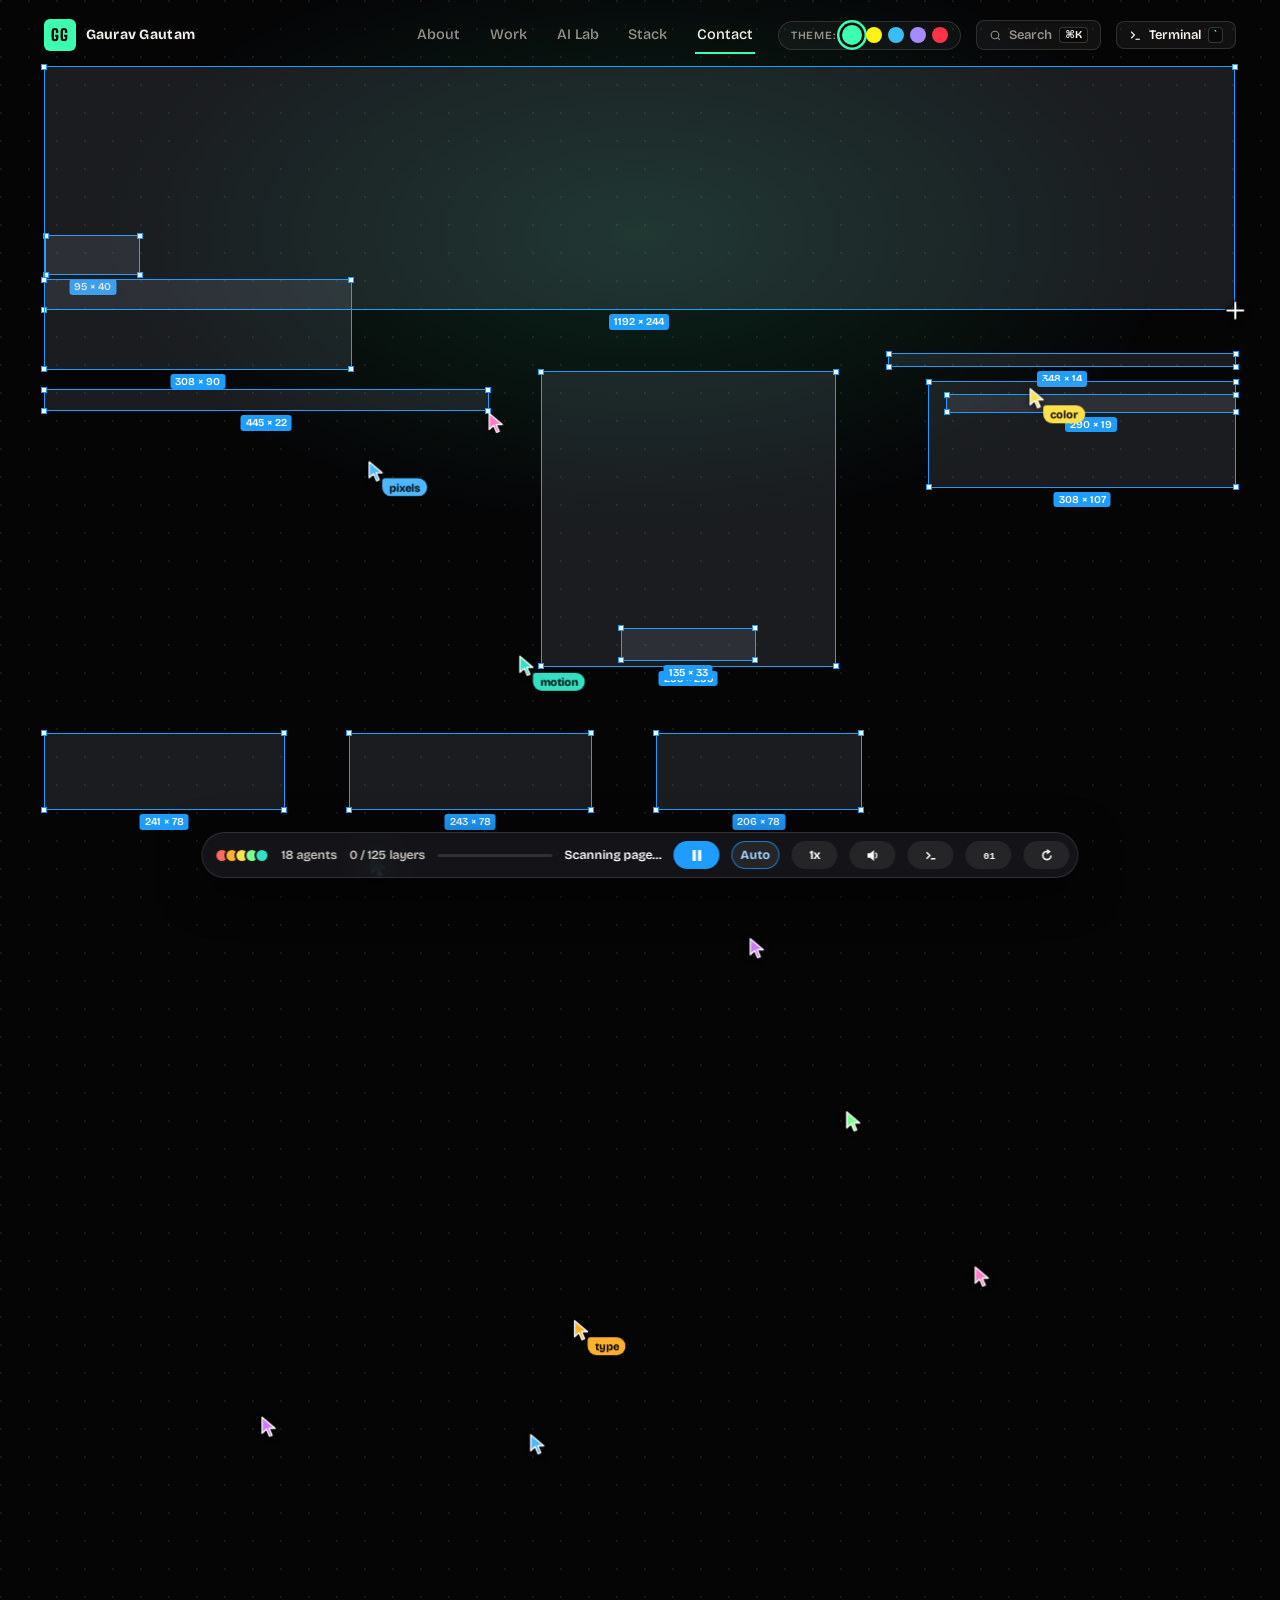
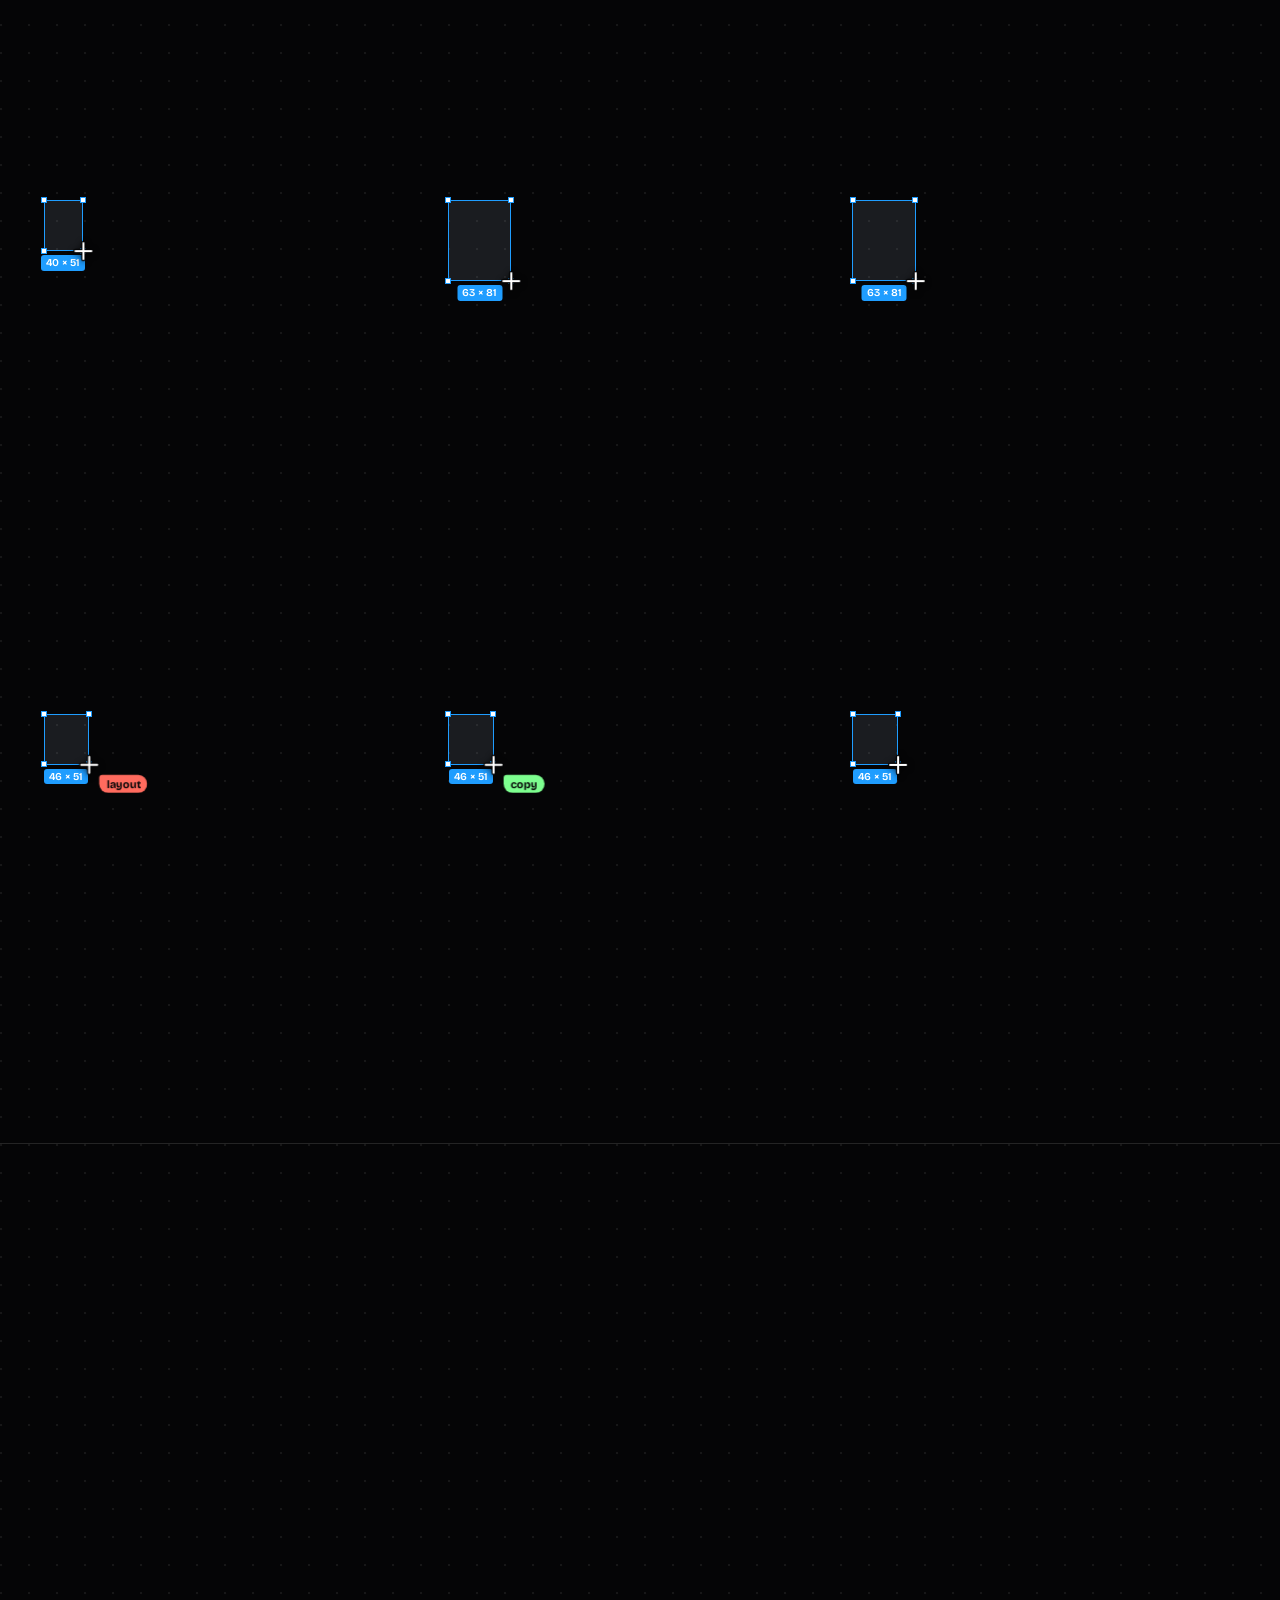
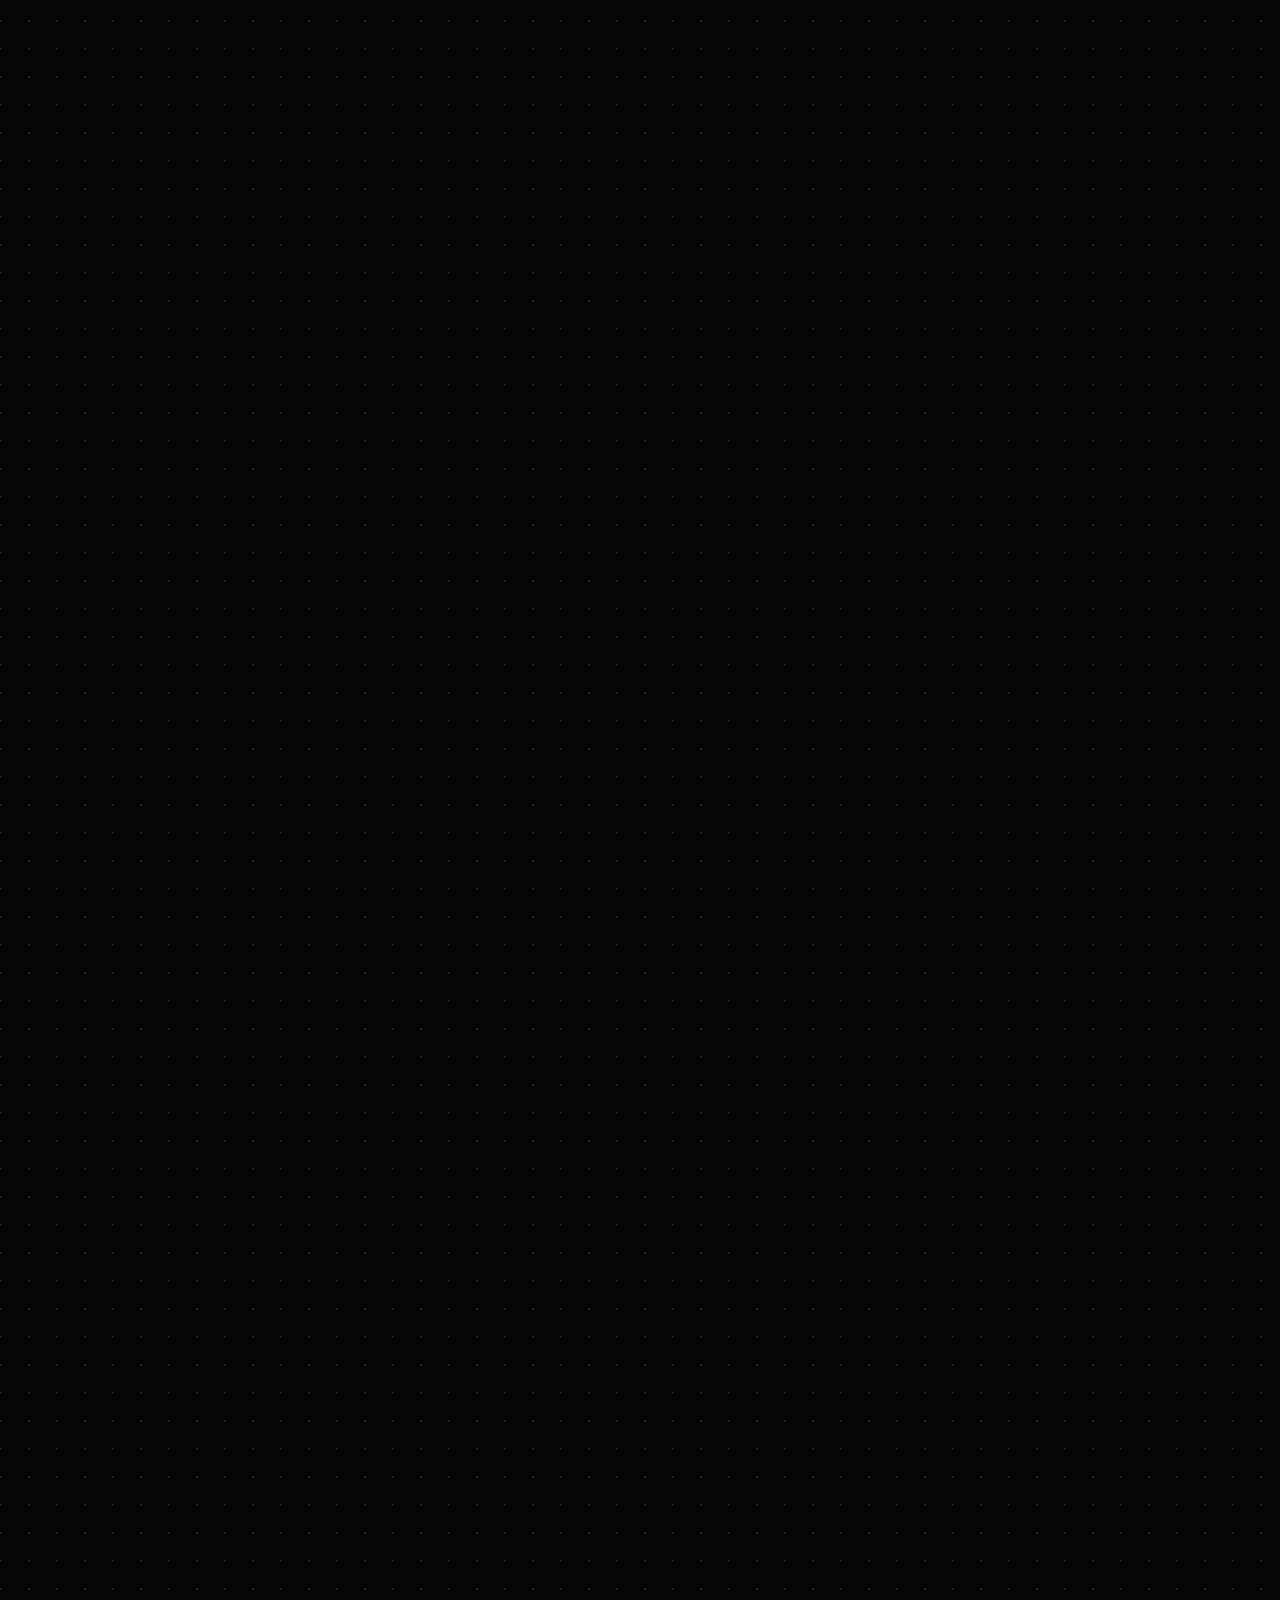
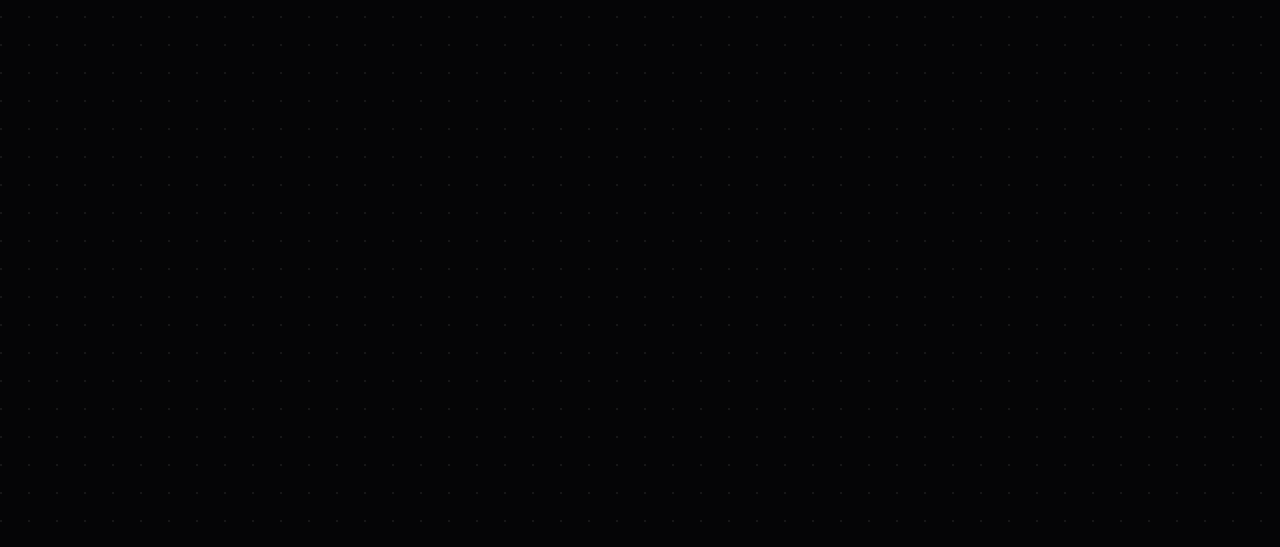
==== commit 453da1b3: "Keep main mouse cursor visible" ====
--- a/index.html
+++ b/index.html
@@ -21,7 +21,6 @@
 *{box-sizing:border-box;margin:0}
 html{background:var(--ink);transition:--acc .55s ease;scrollbar-width:thin;scrollbar-color:#2a2a2e var(--ink)}
 html.locked{overflow:hidden}
-html.clean, html.clean *, html.nocursor, html.nocursor *{cursor:none !important}
 body{position:relative;min-height:100vh;color:var(--paper);font:400 clamp(15px,1.02vw,17px)/1.55 var(--body);-webkit-font-smoothing:antialiased;overflow-x:hidden;
   background:
     radial-gradient(60vw 46vh at 50% 26vh, color-mix(in srgb,var(--acc) 13%,transparent), transparent 70%),
@@ -1934,10 +1933,8 @@
     }
   }
 };
-let hideT;
 addEventListener('pointermove', e => {
   swarm.mouse.x = e.clientX; swarm.mouse.y = e.clientY; swarm.mouse.t = performance.now();
-  root.classList.remove('nocursor'); clearTimeout(hideT); if (started) hideT = setTimeout(() => root.classList.add('nocursor'), 1300);   // keeps your own pointer out of the shot
 });
 addEventListener('resize', () => swarm.size());
 let finaleRan = false;
@@ -1964,7 +1961,7 @@
 /* ---------- start / controls ---------- */
 const setPlayIcon = () => { const running = started && !paused && !finished; $('#icoPlay').innerHTML = finished ? '<path d="M6 1.5A4.5 4.5 0 1010.5 6H9a3 3 0 11-3-3v2l3.5-2.75L6 0z"/>' : running ? '<path d="M2 1h3v10H2zM7 1h3v10H7z"/>' : '<path d="M2 1l9 5-9 5z"/>'; };
 async function start() {
-  if (started) return; started = true; startedAt = performance.now(); root.classList.add('nocursor'); sfx.unlock(); root.classList.remove('locked'); scrollTo(0, 0); setPlayIcon();
+  if (started) return; started = true; startedAt = performance.now(); sfx.unlock(); root.classList.remove('locked'); scrollTo(0, 0); setPlayIcon();
   status('Scanning page…'); $('#hint').style.opacity = 0; sfx.whoosh();
   const scan = $('.scan'); scan.style.opacity = 1; await tween(820, k => scan.style.transform = `translateY(${ease(k) * innerHeight}px)`); scan.style.opacity = 0;
   idleMode = 'wander'; $('#boot').classList.add('off'); await wait(260);
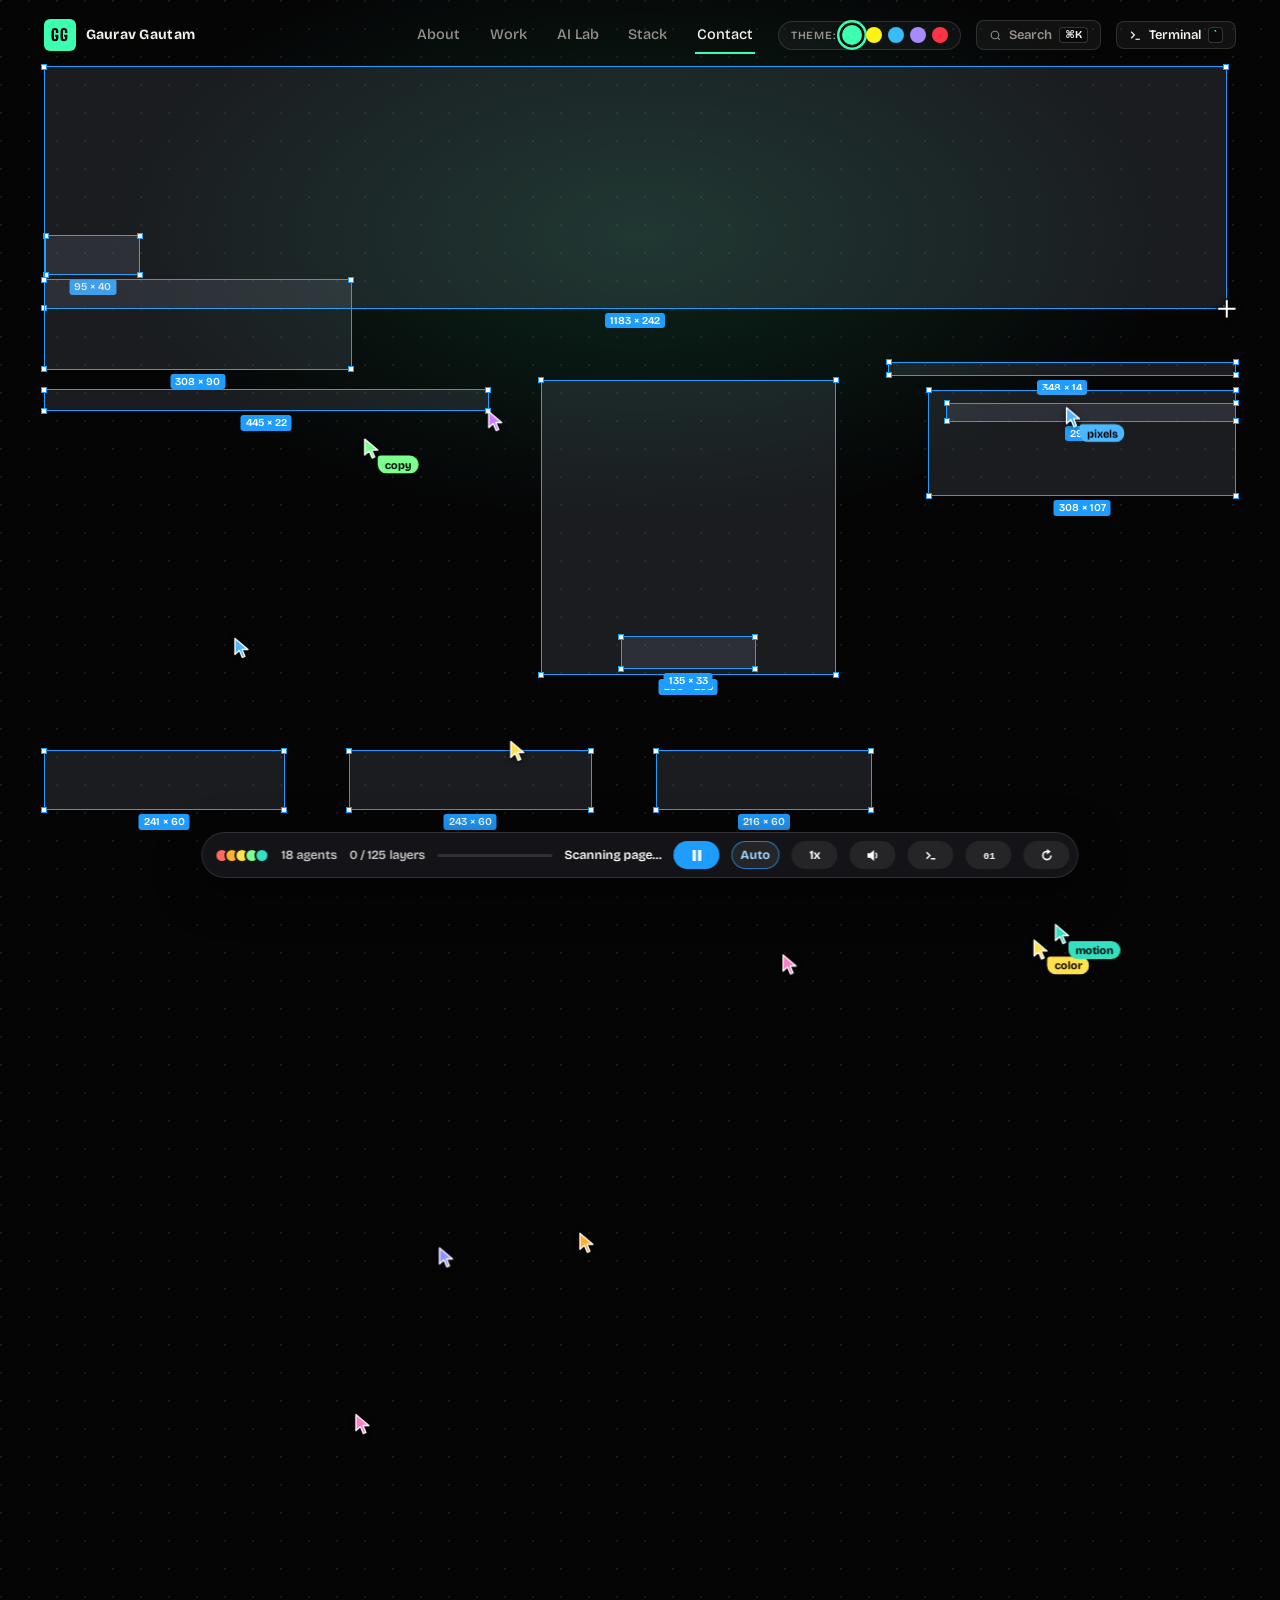
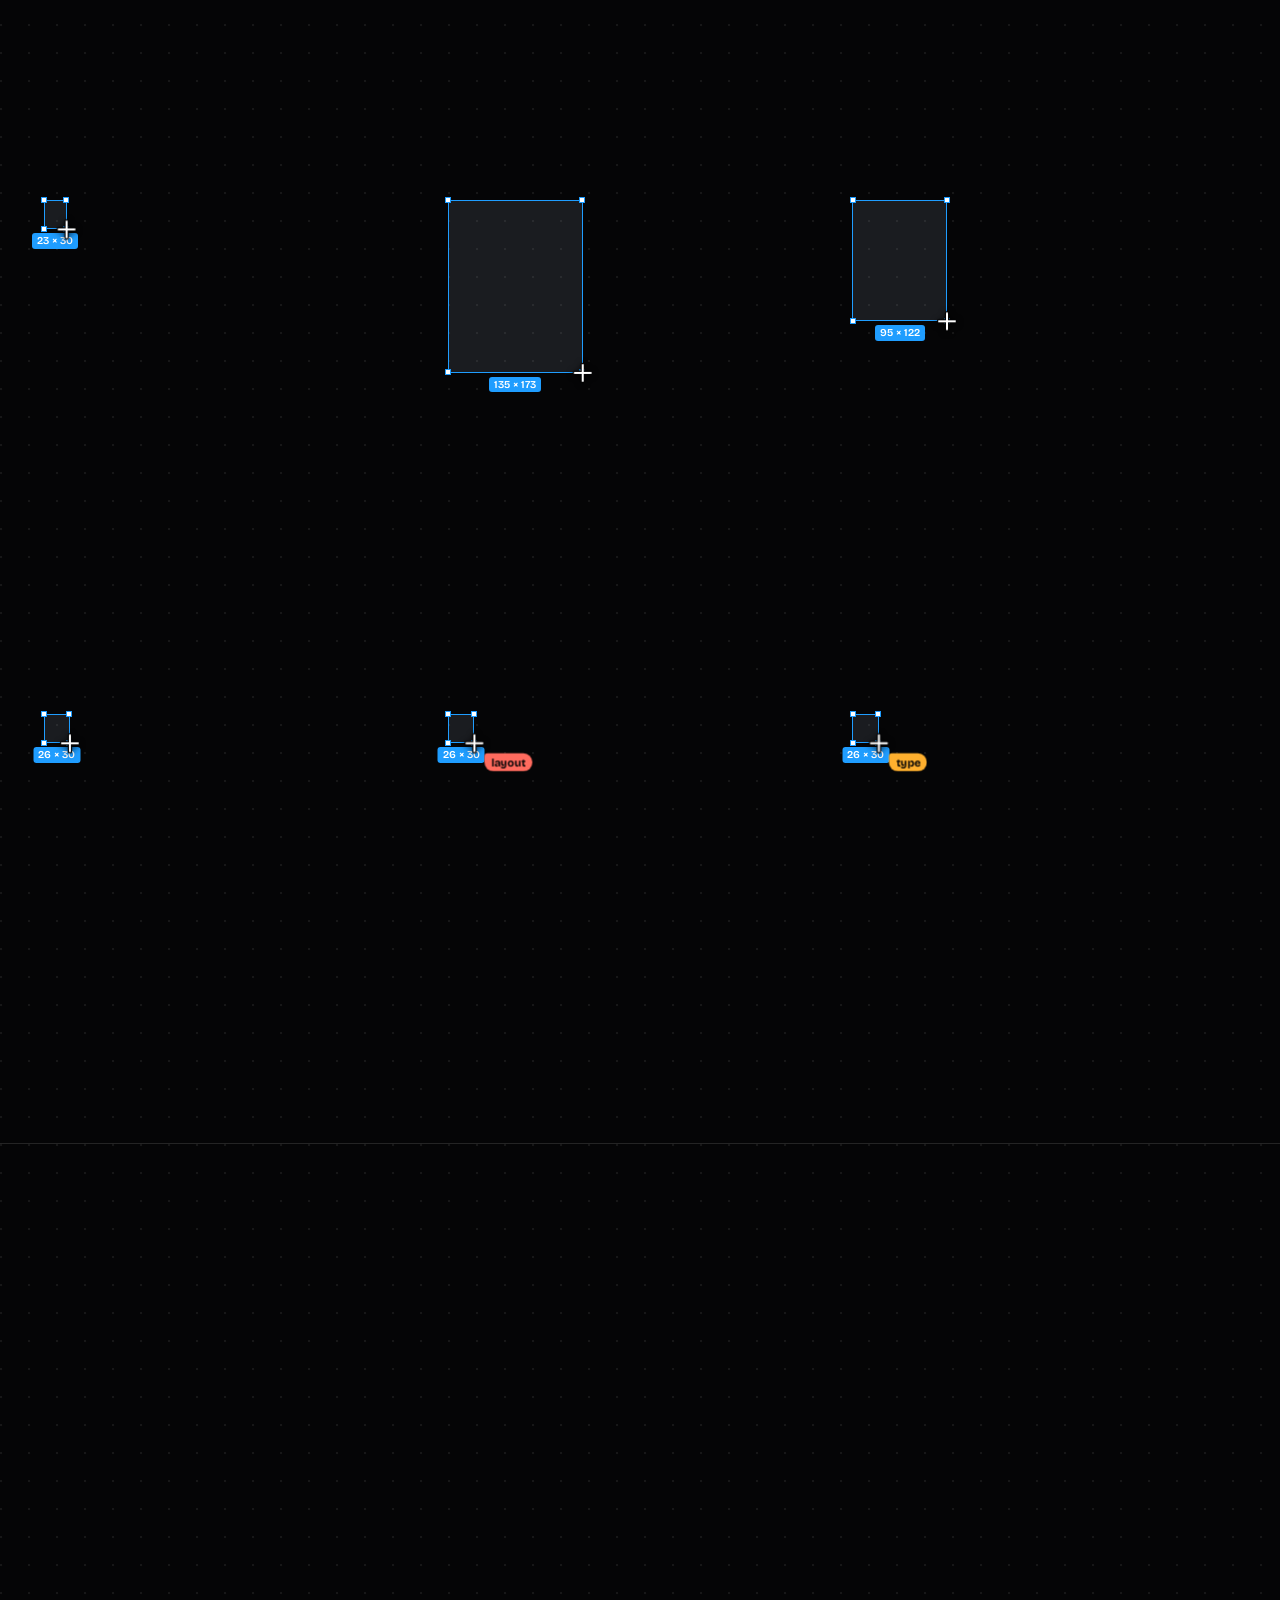
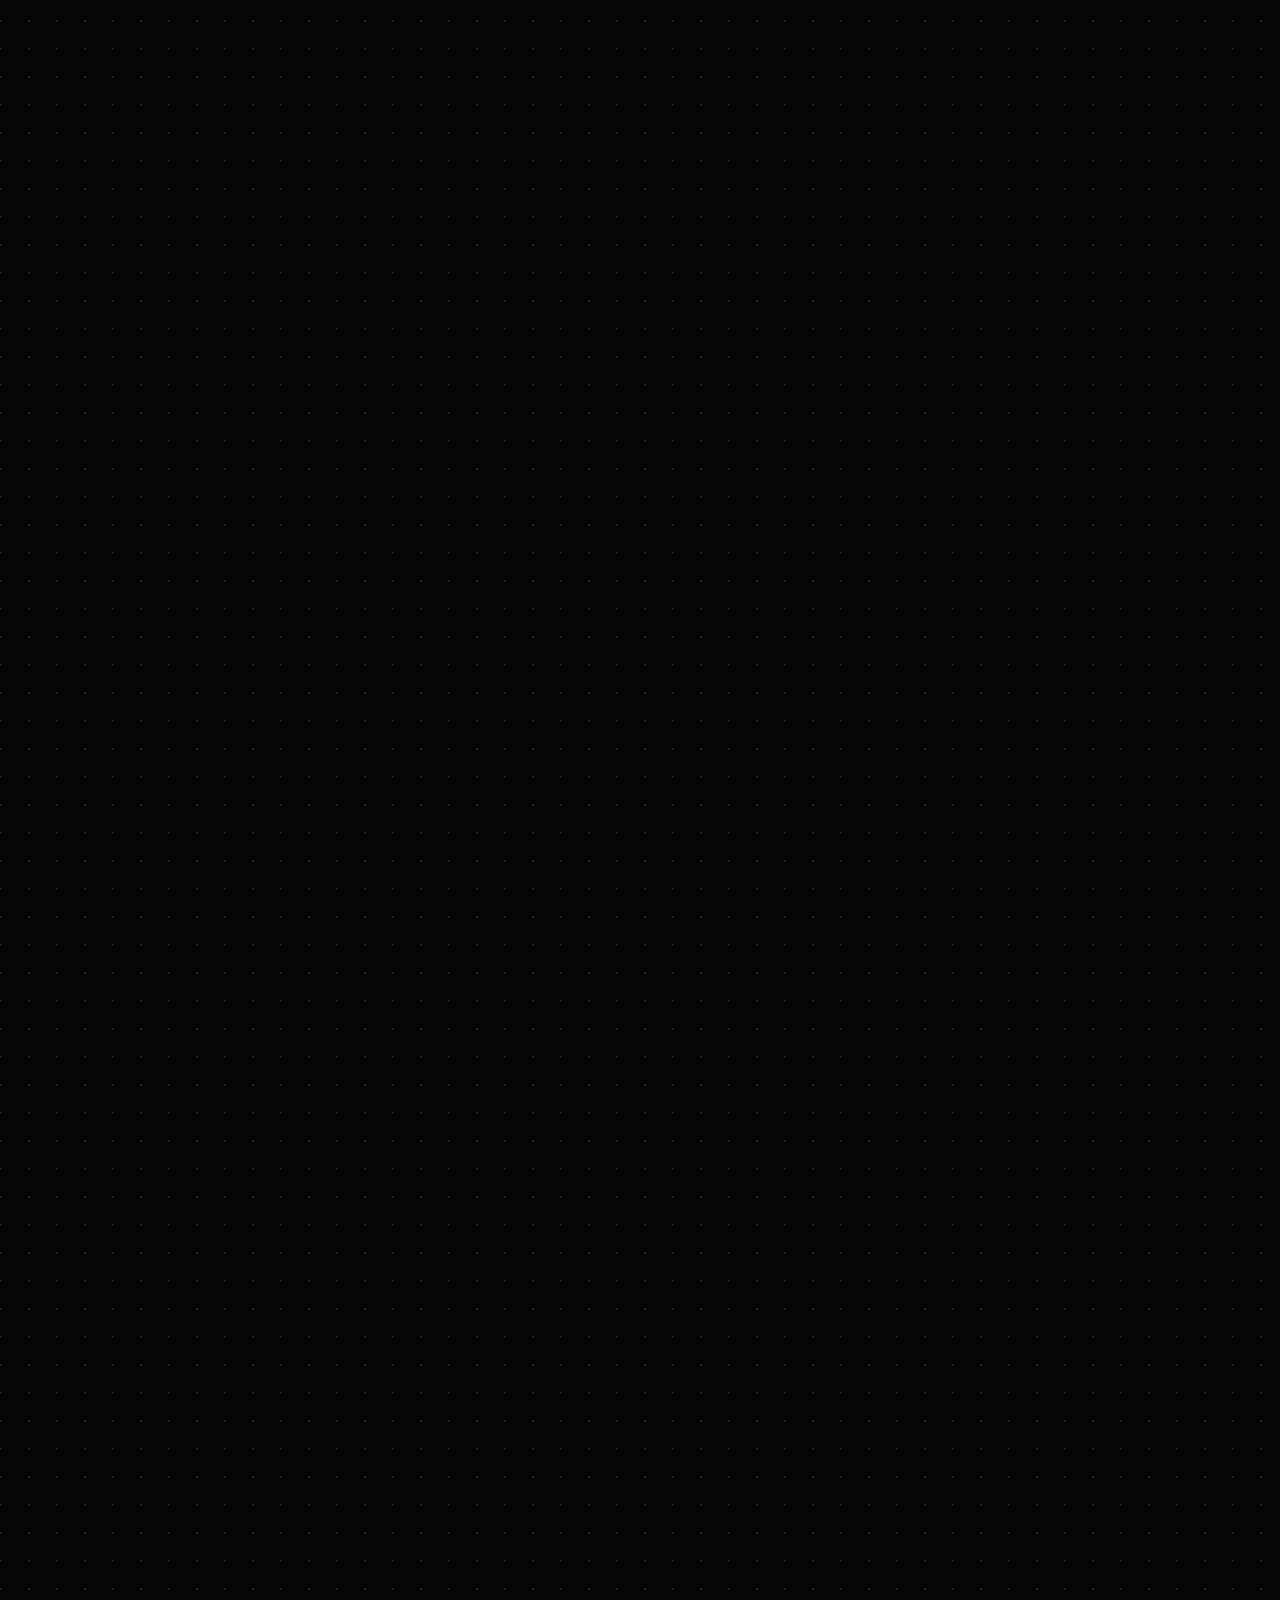
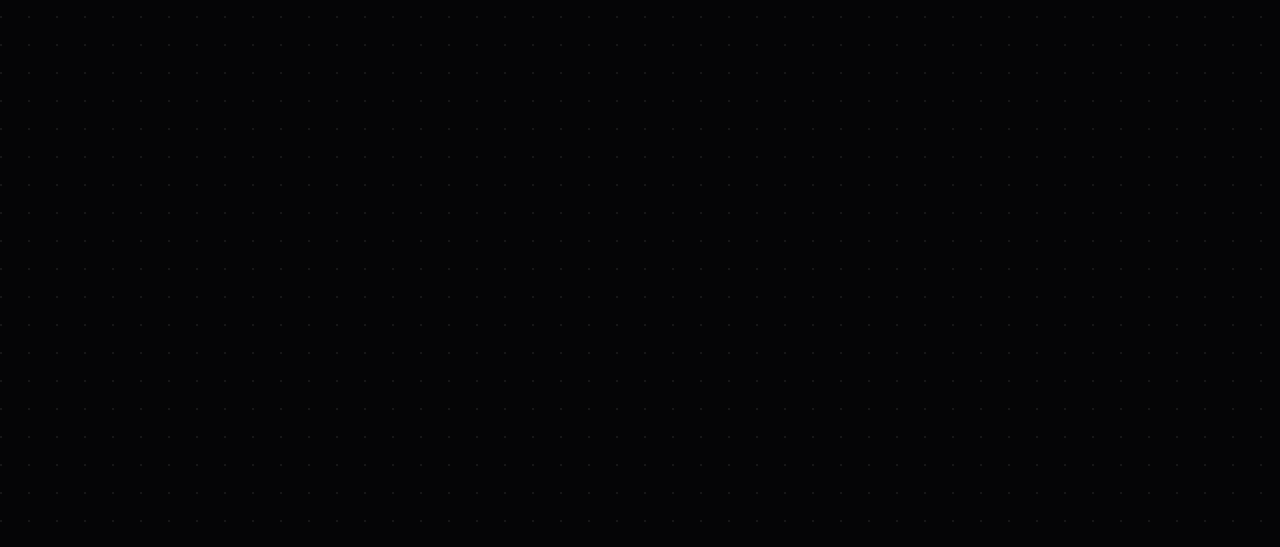
==== commit 020a1daf: "Update SIH finalist achievement description" ====
--- a/index.html
+++ b/index.html
@@ -1229,7 +1229,7 @@
   <div class="stats" data-block>
     <div class="stat" data-b="box"><b>9.49</b><span>CGPA · Top 1% of CSE cohort at SRM-AP</span></div>
     <div class="stat" data-b="box"><b>150+</b><span>automated test suite in CI/CD pipelines</span></div>
-    <div class="stat" data-b="box"><b>2×</b><span>SIH 2026 Ministry Finalist (MoES &amp; Railways)</span></div>
+    <div class="stat" data-b="box"><b>SIH</b><span>Finalist of Smart India Hackathon (SIH)</span></div>
   </div>
 </section>
 
@@ -1244,7 +1244,7 @@
   <ol class="time" data-block>
     <li data-b="box"><b data-b="text">2024</b><span data-b="text">Started B.Tech CSE at SRM-AP; deep dive into data structures, algorithms, and systems.</span></li>
     <li data-b="box"><b data-b="text">2025</b><span data-b="text">Appointed Associate Convenor at Coding Club; authored high-throughput FastAPI services.</span></li>
-    <li data-b="box"><b data-b="text">2026</b><span data-b="text">Research Fellowship at IIT Bhubaneswar; 2x Ministry Finalist at Smart India Hackathon.</span></li>
+    <li data-b="box"><b data-b="text">2026</b><span data-b="text">Research Fellowship at IIT Bhubaneswar; Finalist of Smart India Hackathon (SIH).</span></li>
     <li data-b="box"><b data-b="text">2028</b><span data-b="text">Target B.Tech graduation with CSE major and Applied Mathematics minor.</span></li>
   </ol>
 </section>
@@ -2484,7 +2484,7 @@
 Software Engineer & Applied AI/ML Researcher
 Undergraduate at SRM University-AP (CGPA: 9.49, Top 1% CSE Cohort)
 Research Fellow at IIT Bhubaneswar (Efficient AI Lab)
-2× Smart India Hackathon Ministry Finalist (MoES & Ministry of Railways)`,
+Finalist of Smart India Hackathon (SIH)`,
 
   projects: () => `[1] VarshaPurvanumanAI (MoES / IMD Rainfall Downscaling) -> https://varsha-purvanuman-ai.vercel.app/
 [2] RailSamanvayAI (Indian Railways Maintenance Conflict Solver) -> https://rail-samanvay-ai.vercel.app/
@@ -2521,7 +2521,7 @@
   stats: () => `ACADEMIC & CODEBASE TELEMETRY:
 • CGPA: 9.49 / 10.0 (Top 1% Department Rank, SRM University-AP)
 • Fellowships: IIT Bhubaneswar (Efficient AI Lab)
-• Hackathons: 2× SIH Ministry Finalist (Ministry of Earth Sciences, Ministry of Railways)
+• Hackathons: Finalist of Smart India Hackathon (SIH)
 • Repositories: 21 Public Repositories (@ggthedeveloper)`,
 
   matrix: () => {
